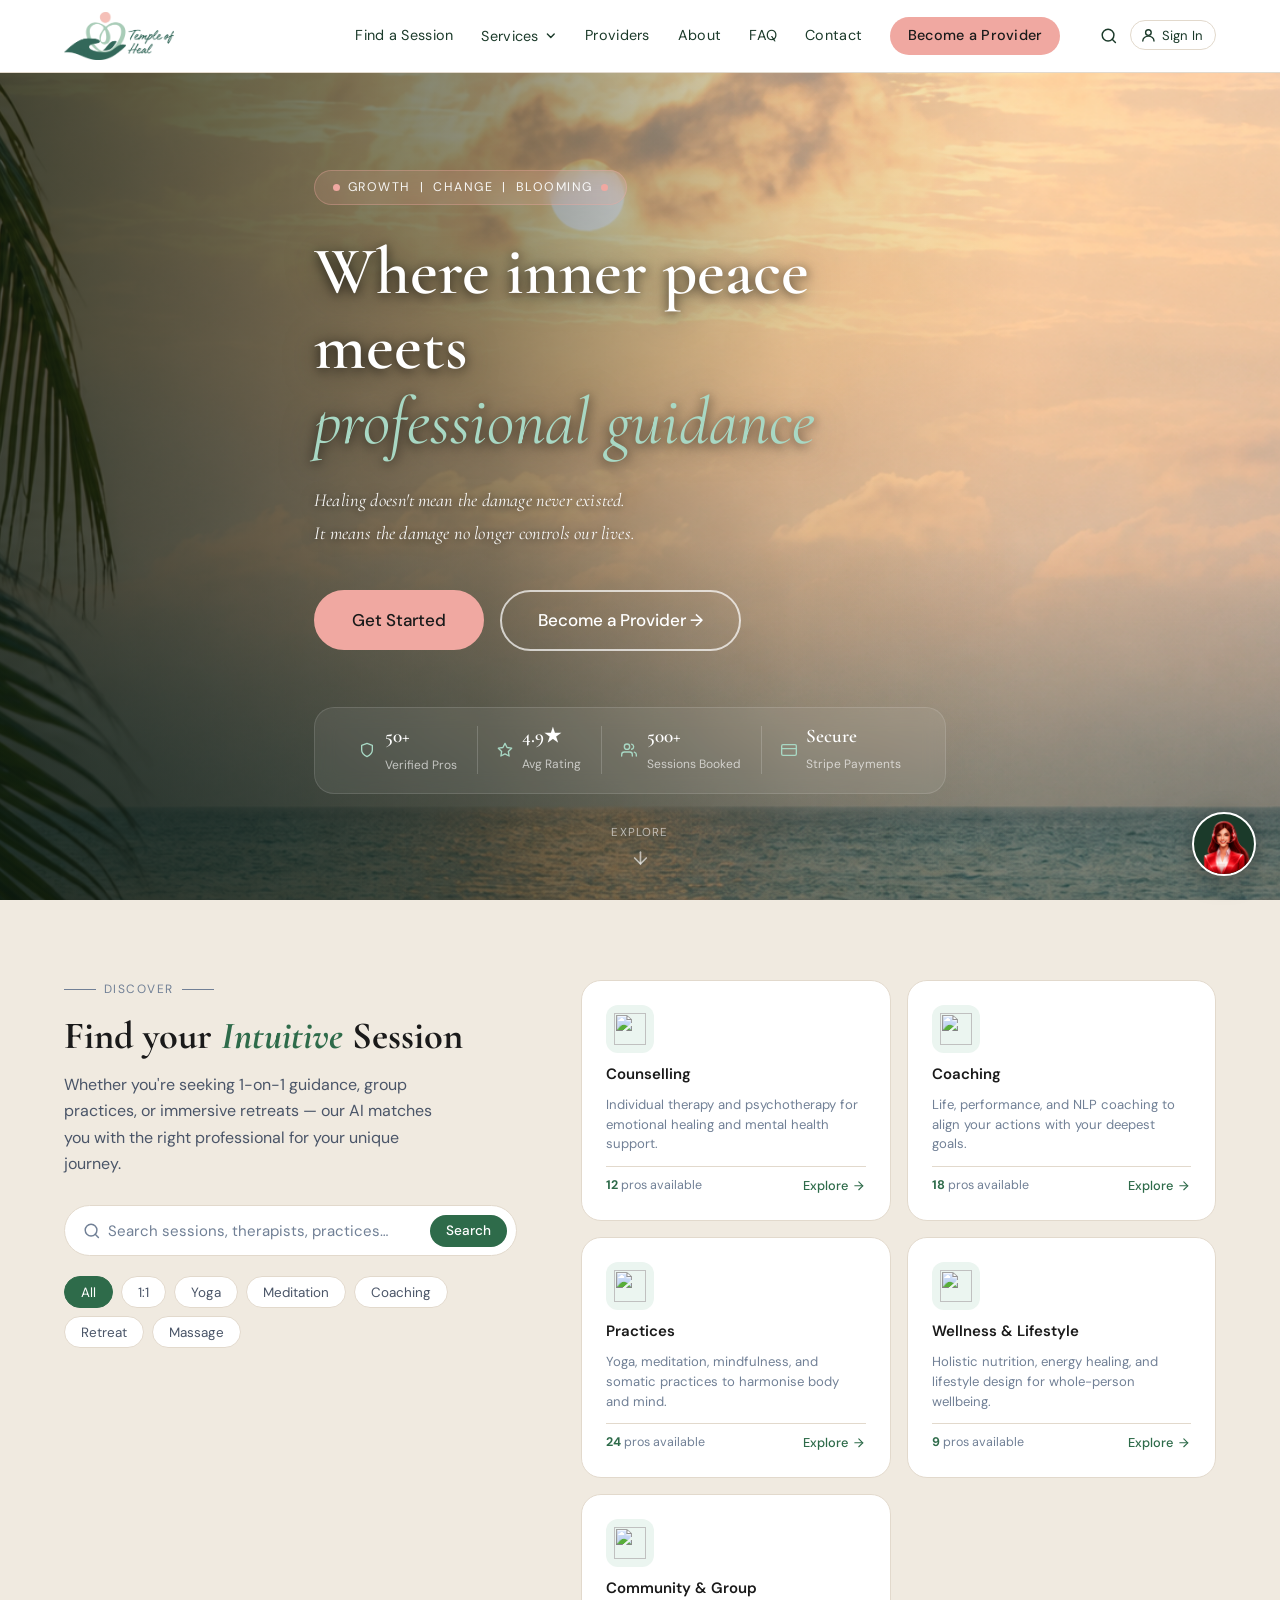
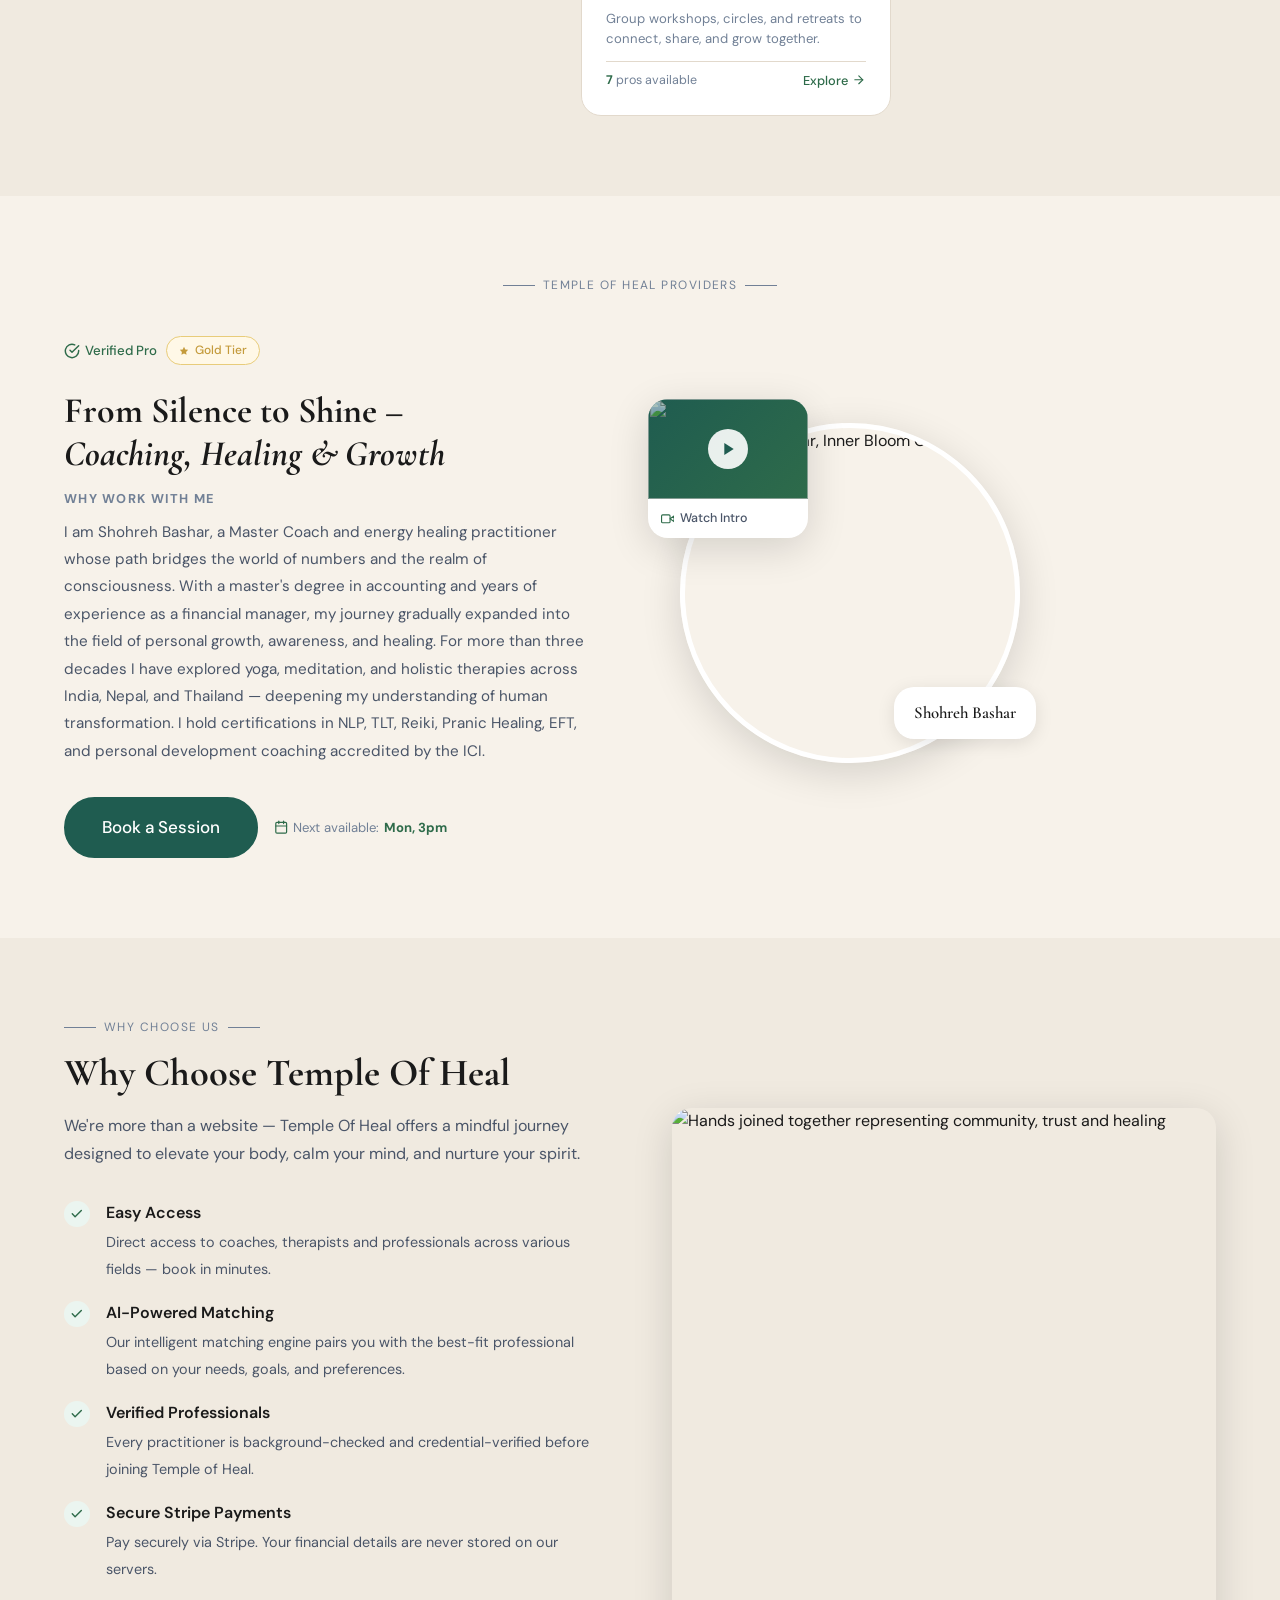
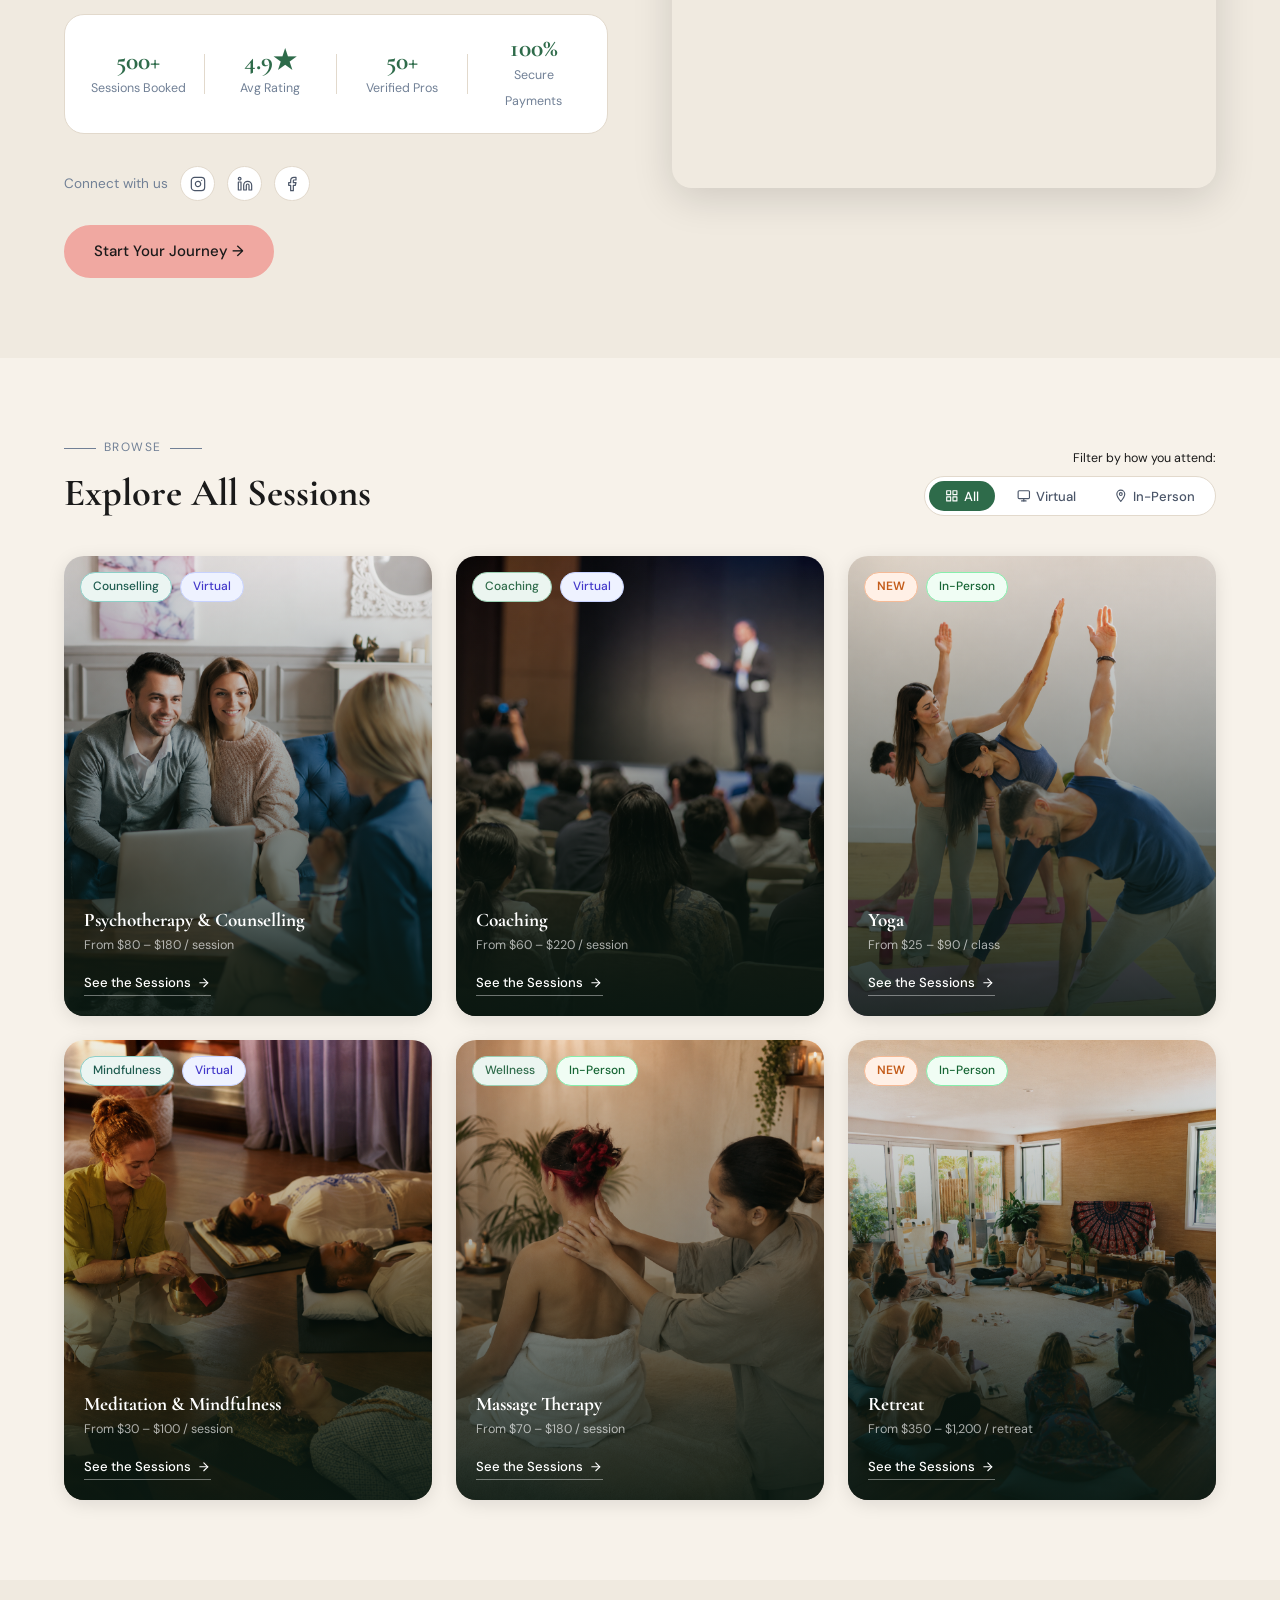
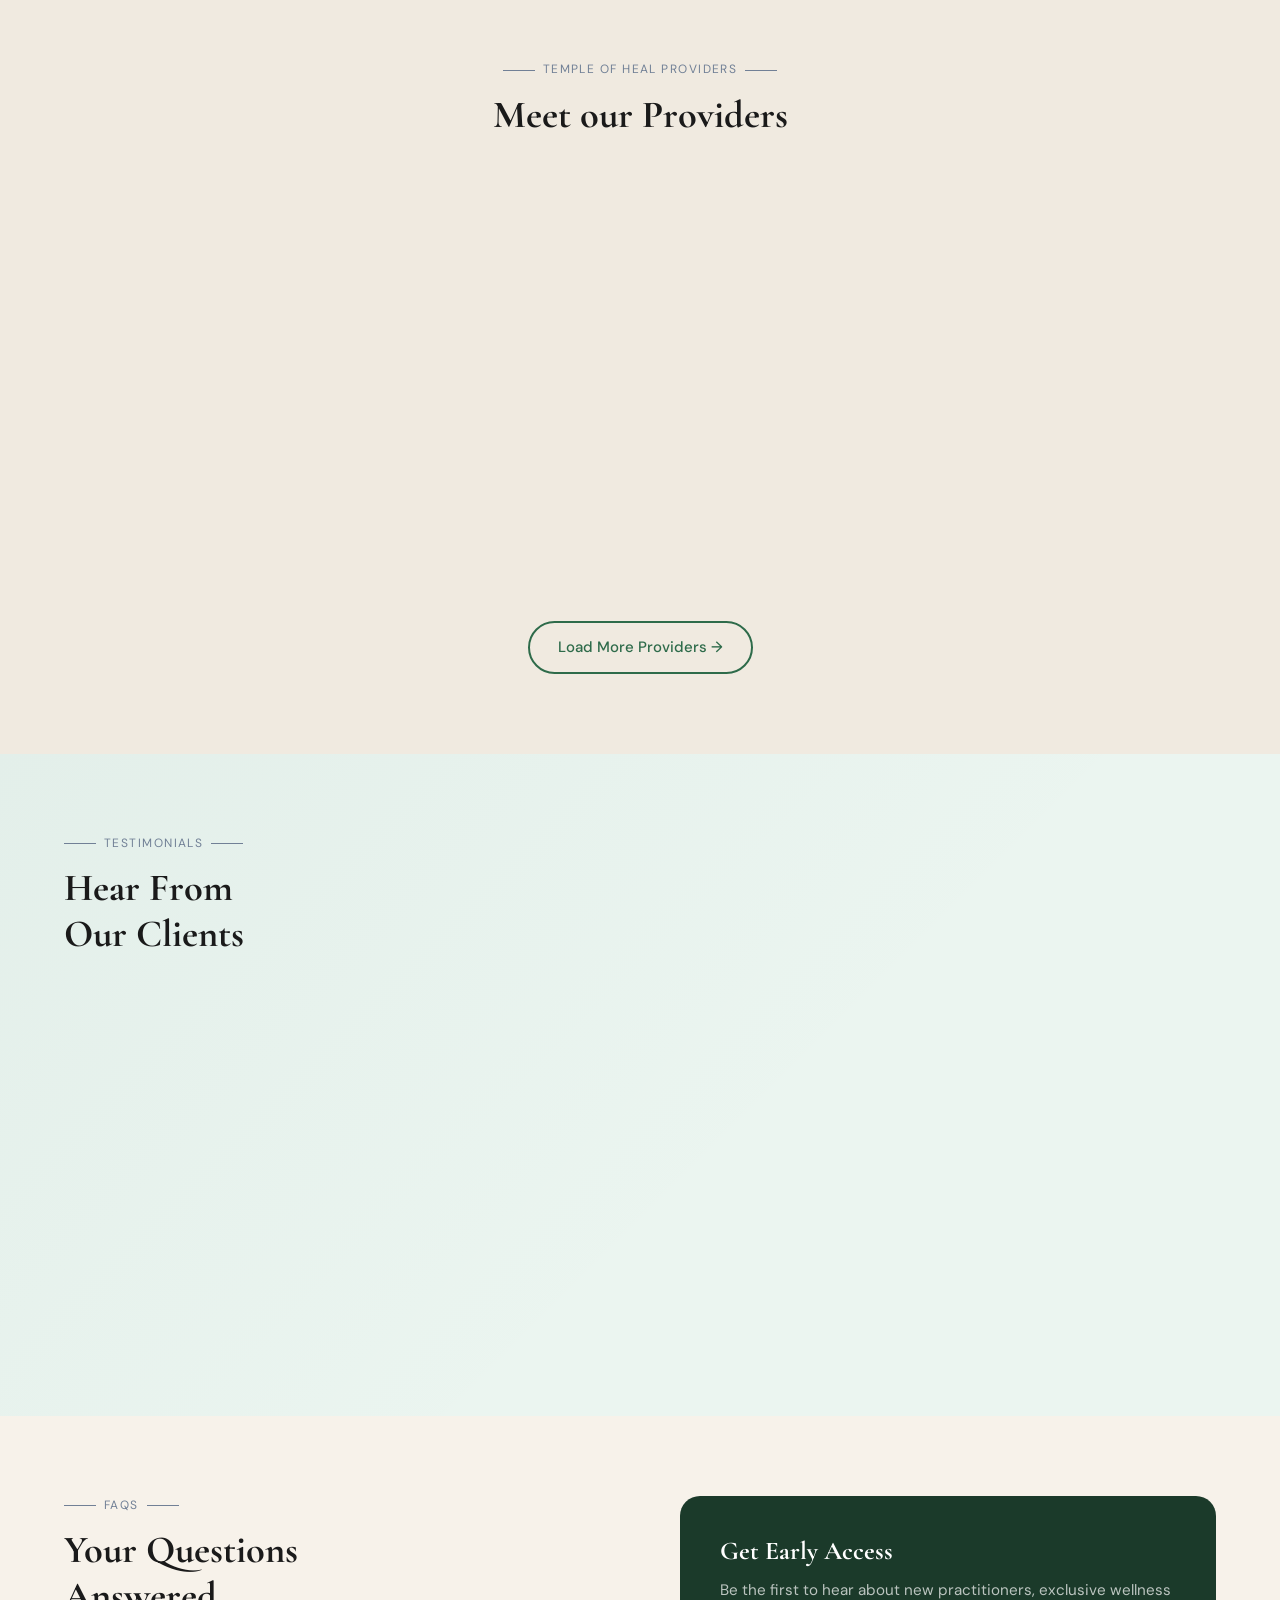
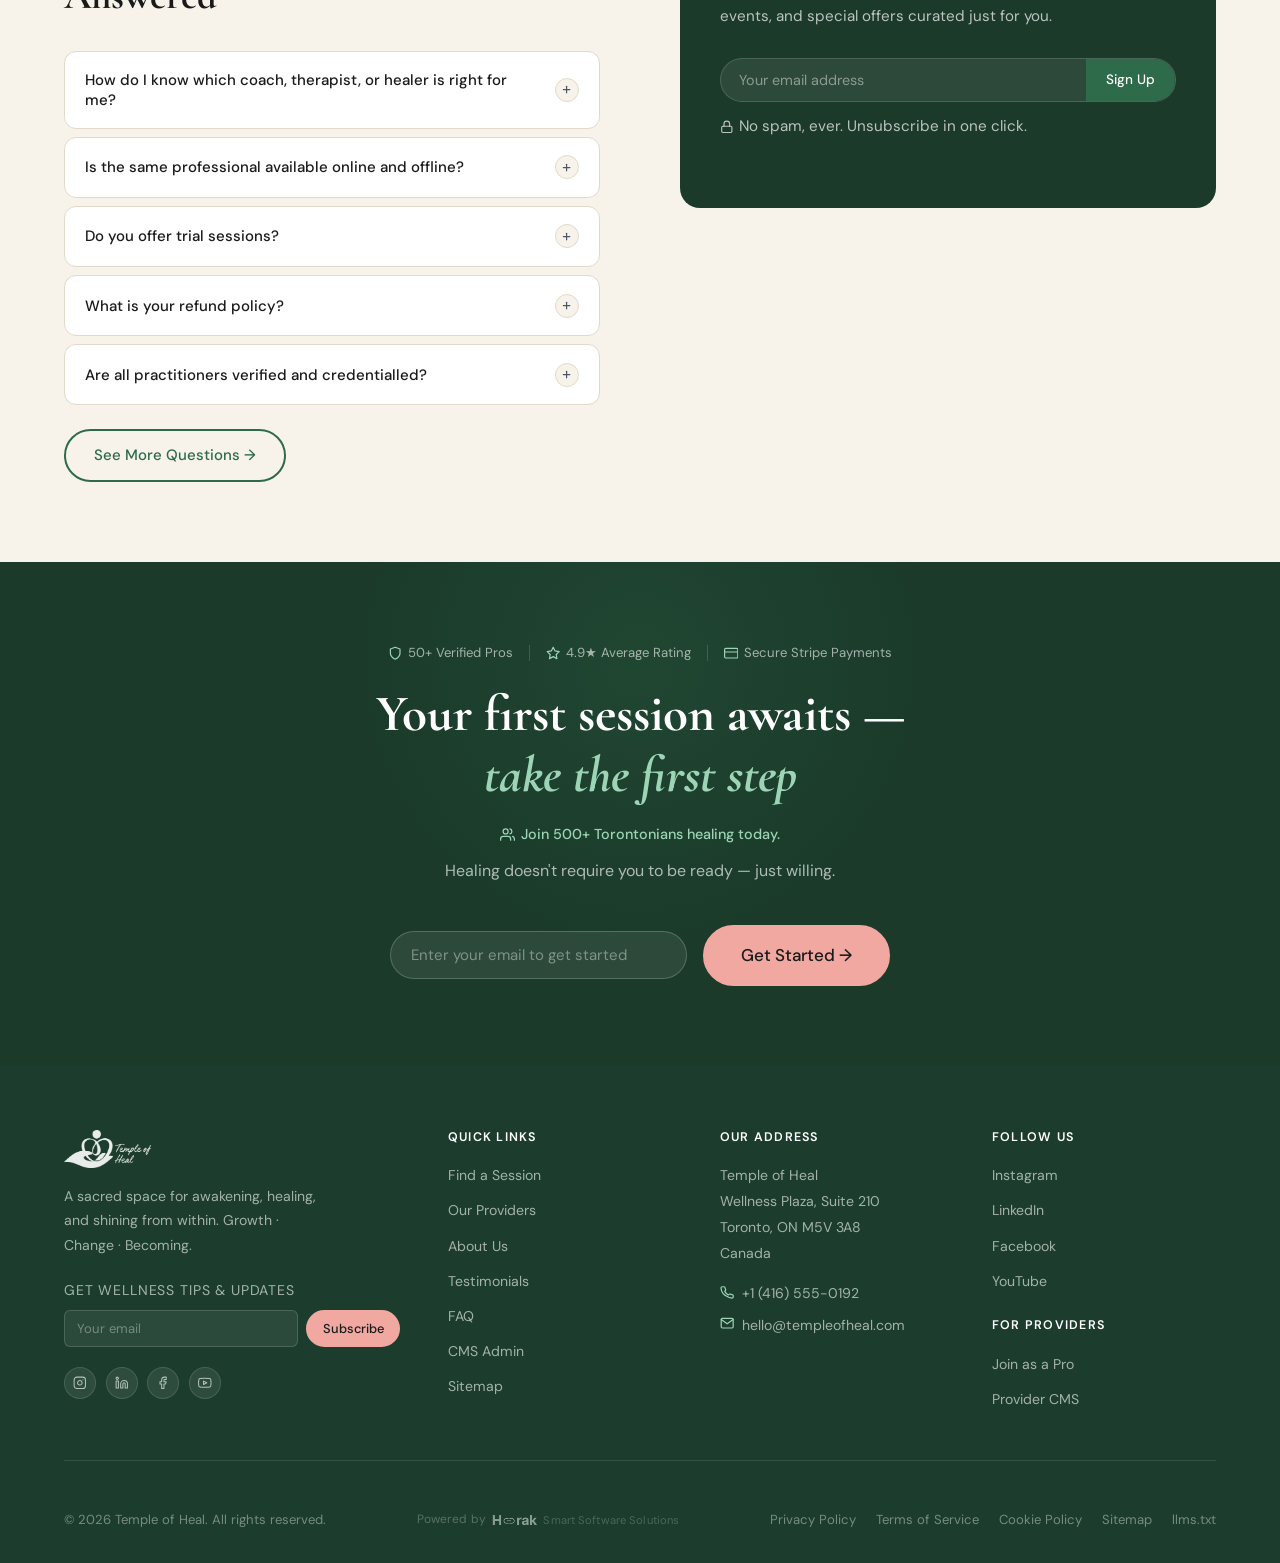
==== index.html @ b26a085e "Update AI agent: Hoorak avatar image, rename from Heal AI to Hoorak Co-Authored-By: Claude Sonnet 4." ====
<!DOCTYPE html>
<html lang="en">
<head>
  <meta charset="UTF-8">
  <meta name="viewport" content="width=device-width, initial-scale=1.0">
  <title>Temple of Heal – Where Inner Peace Meets Professional Guidance</title>
  <meta name="description" content="Connect with 50+ verified wellness coaches, therapists, yoga teachers, and healing practitioners. Book individual or group sessions online or in-person. AI-powered matching. Secure Stripe payments.">
  <meta name="keywords" content="wellness coaching, online therapy, yoga classes, meditation, healing, NLP coaching, massage therapy, wellness retreat, counselling, psychotherapy, inner peace">
  <meta name="robots" content="index, follow, max-snippet:-1, max-image-preview:large, max-video-preview:-1">
  <link rel="canonical" href="https://templeofheal.com/">

  <!-- Open Graph -->
  <meta property="og:type" content="website">
  <meta property="og:url" content="https://templeofheal.com/">
  <meta property="og:title" content="Temple of Heal – Where Inner Peace Meets Professional Guidance">
  <meta property="og:description" content="Find verified wellness professionals for coaching, therapy, yoga, and healing. 500+ sessions booked. 4.9★ average rating.">
  <meta property="og:image" content="https://templeofheal.com/assets/og-image.jpg">
  <meta property="og:site_name" content="Temple of Heal">
  <meta property="og:locale" content="en_US">

  <!-- Twitter Card -->
  <meta name="twitter:card" content="summary_large_image">
  <meta name="twitter:site" content="@templeofheal">
  <meta name="twitter:title" content="Temple of Heal – Professional Wellness Platform">
  <meta name="twitter:description" content="Connect with verified coaches, therapists & healers. AI-powered matching. Secure booking.">
  <meta name="twitter:image" content="https://templeofheal.com/assets/og-image.jpg">

  <!-- PWA -->
  <meta name="theme-color" content="#1B3A2A">
  <meta name="application-name" content="Temple of Heal">
  <link rel="manifest" href="/manifest.json">

  <!-- Fonts -->
  <link rel="preconnect" href="https://fonts.googleapis.com">
  <link rel="preconnect" href="https://fonts.gstatic.com" crossorigin>
  <link href="https://fonts.googleapis.com/css2?family=Cormorant+Garamond:ital,wght@0,400;0,500;0,600;0,700;1,400;1,500;1,600&family=DM+Sans:opsz,wght@9..40,300;9..40,400;9..40,500;9..40,600&display=swap" rel="stylesheet">
  <link rel="stylesheet" href="css/styles.css">

  <!-- Sitemap reference -->
  <link rel="sitemap" type="application/xml" href="/sitemap.xml">

  <!-- Favicon (SVG inline data) -->
  <link rel="icon" href="data:image/svg+xml,<svg xmlns='http://www.w3.org/2000/svg' viewBox='0 0 100 100'><rect width='100' height='100' rx='20' fill='%231B3A2A'/><text y='72' x='50' text-anchor='middle' font-size='60'>🌿</text></svg>">

  <!-- JSON-LD Structured Data -->
  <script type="application/ld+json">
  {
    "@context": "https://schema.org",
    "@graph": [
      {
        "@type": "Organization",
        "@id": "https://templeofheal.com/#organization",
        "name": "Temple of Heal",
        "url": "https://templeofheal.com",
        "description": "Temple of Heal is a wellness marketplace connecting individuals with verified coaches, therapists, yoga practitioners, and healing professionals for personal growth, mental wellness, and physical healing.",
        "logo": { "@type": "ImageObject", "url": "https://templeofheal.com/assets/logo.svg" },
        "contactPoint": { "@type": "ContactPoint", "contactType": "customer service", "email": "hello@templeofheal.com" },
        "sameAs": ["https://instagram.com/templeofheal","https://linkedin.com/company/templeofheal","https://facebook.com/templeofheal"],
        "aggregateRating": { "@type": "AggregateRating", "ratingValue": "4.9", "reviewCount": "500", "bestRating": "5" }
      },
      {
        "@type": "WebSite",
        "@id": "https://templeofheal.com/#website",
        "url": "https://templeofheal.com",
        "name": "Temple of Heal",
        "publisher": { "@id": "https://templeofheal.com/#organization" },
        "potentialAction": { "@type": "SearchAction", "target": "https://templeofheal.com/search?q={search_term_string}", "query-input": "required name=search_term_string" }
      },
      {
        "@type": "HealthAndBeautyBusiness",
        "name": "Temple of Heal",
        "description": "Wellness marketplace for coaching, therapy, yoga, meditation, and healing services",
        "url": "https://templeofheal.com",
        "hasOfferCatalog": {
          "@type": "OfferCatalog",
          "name": "Wellness Services",
          "itemListElement": [
            {"@type":"Offer","itemOffered":{"@type":"Service","name":"Individual Counselling & Psychotherapy"}},
            {"@type":"Offer","itemOffered":{"@type":"Service","name":"Life & Performance Coaching"}},
            {"@type":"Offer","itemOffered":{"@type":"Service","name":"Yoga Classes & Training"}},
            {"@type":"Offer","itemOffered":{"@type":"Service","name":"Meditation & Mindfulness Practices"}},
            {"@type":"Offer","itemOffered":{"@type":"Service","name":"Massage Therapy"}},
            {"@type":"Offer","itemOffered":{"@type":"Service","name":"Wellness Retreats"}},
            {"@type":"Offer","itemOffered":{"@type":"Service","name":"NLP Coaching"}},
            {"@type":"Offer","itemOffered":{"@type":"Service","name":"Energy Healing"}}
          ]
        }
      }
    ]
  }
  </script>
</head>
<body>

<!-- ═══════════════════════════════════════════════
     HEADER / NAV
════════════════════════════════════════════════ -->
<header class="site-header" id="site-header">
  <nav class="nav container" aria-label="Main navigation">
    <a href="#hero" class="nav-logo" aria-label="Temple of Heal – Home">
      <img src="assets/logo.png" alt="Temple of Heal" class="nav-logo-img">
    </a>

    <div class="nav-links" role="list">
      <a href="#find-session" role="listitem">Find a Session</a>
      <div class="nav-mega-wrap" role="listitem">
        <button class="nav-mega-trigger" id="mega-trigger" aria-haspopup="true" aria-expanded="false">
          Services
          <svg class="mega-chevron" viewBox="0 0 24 24" fill="none" stroke="currentColor" stroke-width="2.5" stroke-linecap="round" stroke-linejoin="round" aria-hidden="true"><path d="m6 9 6 6 6-6"/></svg>
        </button>
      </div>
      <a href="#our-experts" role="listitem">Providers</a>
      <a href="#why-us" role="listitem">About</a>
      <a href="#faq" role="listitem">FAQ</a>
      <a href="#contact" role="listitem">Contact</a>
      <a href="become-a-provider.html" class="nav-cta" role="listitem">Become a Provider</a>
    </div>

    <div class="nav-icons" aria-label="Site actions">
      <button class="nav-icon-btn" aria-label="Search">
        <svg viewBox="0 0 24 24" fill="none" stroke="currentColor" stroke-width="2" stroke-linecap="round" stroke-linejoin="round"><circle cx="11" cy="11" r="8"/><path d="m21 21-4.35-4.35"/></svg>
      </button>
      <!-- Account dropdown -->
      <div class="nav-account-wrap" id="nav-account-wrap">
        <button class="nav-account-btn" id="nav-account-btn" aria-haspopup="true" aria-expanded="false" aria-label="Account menu">
          <svg viewBox="0 0 24 24" fill="none" stroke="currentColor" stroke-width="2" stroke-linecap="round" stroke-linejoin="round" aria-hidden="true"><circle cx="12" cy="8" r="4"/><path d="M4 20c0-4 3.6-7 8-7s8 3 8 7"/></svg>
          <span>Sign In</span>
        </button>
        <div class="nav-account-dropdown" id="nav-account-dropdown" aria-hidden="true">
          <div class="nad-header">
            <p class="nad-greeting">Welcome to Temple of Heal</p>
            <p class="nad-sub">Sign in to book sessions &amp; manage your wellness journey.</p>
          </div>
          <a href="account.html" class="nad-btn nad-btn-primary">Sign In</a>
          <a href="account.html?tab=register" class="nad-btn nad-btn-outline">Create Account</a>
          <div class="nad-divider"></div>
          <a href="account.html?tab=register&type=provider" class="nad-link">
            <svg viewBox="0 0 24 24" fill="none" stroke="currentColor" stroke-width="2" stroke-linecap="round" stroke-linejoin="round" aria-hidden="true"><path d="M16 21v-2a4 4 0 0 0-4-4H6a4 4 0 0 0-4 4v2"/><circle cx="9" cy="7" r="4"/><line x1="19" y1="8" x2="19" y2="14"/><line x1="22" y1="11" x2="16" y2="11"/></svg>
            Join as a Provider
          </a>
          <a href="account.html?section=bookings" class="nad-link">
            <svg viewBox="0 0 24 24" fill="none" stroke="currentColor" stroke-width="2" stroke-linecap="round" stroke-linejoin="round" aria-hidden="true"><rect x="3" y="4" width="18" height="18" rx="2" ry="2"/><line x1="16" y1="2" x2="16" y2="6"/><line x1="8" y1="2" x2="8" y2="6"/><line x1="3" y1="10" x2="21" y2="10"/></svg>
            My Bookings
          </a>
        </div>
      </div>
    </div>

    <button class="nav-hamburger" id="nav-hamburger" aria-label="Open menu" aria-expanded="false">
      <span></span><span></span><span></span>
    </button>
  </nav>

  <!-- ── MEGA MENU ── -->
  <div class="mega-menu" id="mega-menu" role="navigation" aria-label="Services navigation" aria-hidden="true">
    <div class="container">
      <div class="mega-inner">

        <!-- Left: categories -->
        <div class="mega-col mega-categories">
          <p class="mega-label">Browse by Category</p>
          <a href="services.html" class="mega-cat" data-cat="counseling">
            <div class="mega-cat-icon" style="--ci:#4F8EF7">
              <svg viewBox="0 0 24 24" fill="none" stroke="currentColor" stroke-width="1.8" stroke-linecap="round" stroke-linejoin="round" aria-hidden="true"><path d="M21 15a2 2 0 0 1-2 2H7l-4 4V5a2 2 0 0 1 2-2h14a2 2 0 0 1 2 2z"/></svg>
            </div>
            <div class="mega-cat-text">
              <strong>Counselling &amp; Coaching</strong>
              <span>1-on-1 therapy, NLP &amp; life coaching</span>
            </div>
            <svg class="mega-cat-arrow" viewBox="0 0 24 24" fill="none" stroke="currentColor" stroke-width="2" stroke-linecap="round" stroke-linejoin="round" aria-hidden="true"><path d="M5 12h14"/><path d="m12 5 7 7-7 7"/></svg>
          </a>
          <a href="services.html" class="mega-cat" data-cat="mind">
            <div class="mega-cat-icon" style="--ci:#3CB880">
              <svg viewBox="0 0 24 24" fill="none" stroke="currentColor" stroke-width="1.8" stroke-linecap="round" stroke-linejoin="round" aria-hidden="true"><path d="M22 12h-4l-3 9L9 3l-3 9H2"/></svg>
            </div>
            <div class="mega-cat-text">
              <strong>Mind &amp; Body Practices</strong>
              <span>Yoga, meditation &amp; mindfulness</span>
            </div>
            <svg class="mega-cat-arrow" viewBox="0 0 24 24" fill="none" stroke="currentColor" stroke-width="2" stroke-linecap="round" stroke-linejoin="round" aria-hidden="true"><path d="M5 12h14"/><path d="m12 5 7 7-7 7"/></svg>
          </a>
          <a href="services.html" class="mega-cat" data-cat="wellness">
            <div class="mega-cat-icon" style="--ci:#E07B3E">
              <svg viewBox="0 0 24 24" fill="none" stroke="currentColor" stroke-width="1.8" stroke-linecap="round" stroke-linejoin="round" aria-hidden="true"><path d="M12 22s-8-4.5-8-11.8A8 8 0 0 1 12 2a8 8 0 0 1 8 8.2c0 7.3-8 11.8-8 11.8z"/></svg>
            </div>
            <div class="mega-cat-text">
              <strong>Wellness &amp; Lifestyle</strong>
              <span>Massage, energy healing &amp; nutrition</span>
            </div>
            <svg class="mega-cat-arrow" viewBox="0 0 24 24" fill="none" stroke="currentColor" stroke-width="2" stroke-linecap="round" stroke-linejoin="round" aria-hidden="true"><path d="M5 12h14"/><path d="m12 5 7 7-7 7"/></svg>
          </a>
          <a href="services.html" class="mega-cat" data-cat="community">
            <div class="mega-cat-icon" style="--ci:#9B6FD0">
              <svg viewBox="0 0 24 24" fill="none" stroke="currentColor" stroke-width="1.8" stroke-linecap="round" stroke-linejoin="round" aria-hidden="true"><path d="M17 21v-2a4 4 0 0 0-4-4H5a4 4 0 0 0-4 4v2"/><circle cx="9" cy="7" r="4"/><path d="M23 21v-2a4 4 0 0 0-3-3.87"/><path d="M16 3.13a4 4 0 0 1 0 7.75"/></svg>
            </div>
            <div class="mega-cat-text">
              <strong>Community &amp; Events</strong>
              <span>Workshops, circles &amp; retreats</span>
            </div>
            <svg class="mega-cat-arrow" viewBox="0 0 24 24" fill="none" stroke="currentColor" stroke-width="2" stroke-linecap="round" stroke-linejoin="round" aria-hidden="true"><path d="M5 12h14"/><path d="m12 5 7 7-7 7"/></svg>
          </a>
        </div>

        <!-- Divider -->
        <div class="mega-divider" aria-hidden="true"></div>

        <!-- Right: featured services -->
        <div class="mega-col mega-featured">
          <p class="mega-label">Popular Right Now</p>
          <a href="services.html" class="mega-service">
            <img src="assets/sessions/session-coaching.png" alt="Life Coaching" class="mega-service-img">
            <div class="mega-service-body">
              <strong>Life Coaching Session</strong>
              <span>Shohreh Bashar</span>
              <span class="mega-service-price mega-price-free">Free intro</span>
            </div>
          </a>
          <a href="services.html" class="mega-service">
            <img src="assets/sessions/session-meditation.png" alt="Sound Healing" class="mega-service-img">
            <div class="mega-service-body">
              <strong>Sound Healing</strong>
              <span>Shohreh Bashar</span>
              <span class="mega-service-price">$80 / session</span>
            </div>
          </a>
          <a href="services.html" class="mega-service">
            <img src="assets/sessions/session-retreat.png" alt="Wellness Retreat" class="mega-service-img">
            <div class="mega-service-body">
              <strong>Wellness Retreat</strong>
              <span>Temple of Times</span>
              <span class="mega-service-price">from $500</span>
            </div>
          </a>
          <a href="services.html" class="mega-view-all">
            View All Services
            <svg viewBox="0 0 24 24" fill="none" stroke="currentColor" stroke-width="2" stroke-linecap="round" stroke-linejoin="round" aria-hidden="true"><path d="M5 12h14"/><path d="m12 5 7 7-7 7"/></svg>
          </a>
        </div>

      </div>
    </div>
  </div>
</header>

<!-- Mobile nav drawer -->
<div class="mobile-nav" id="mobile-nav" aria-hidden="true">
  <div class="mobile-nav-backdrop" id="mobile-backdrop"></div>
  <div class="mobile-nav-drawer" role="dialog" aria-label="Navigation menu">
    <div style="margin-bottom:1.5rem">
      <a href="#hero" aria-label="Temple of Heal – Home">
        <img src="assets/logo.png" alt="Temple of Heal" style="height:36px;width:auto;filter:brightness(0) invert(1);opacity:.9">
      </a>
    </div>
    <nav class="mobile-nav-links">
      <a href="#find-session">Find a Session</a>
      <a href="#our-experts">Providers</a>
      <a href="#why-us">About</a>
      <a href="#faq">FAQ</a>
      <a href="#contact">Contact</a>
    </nav>
    <div class="mobile-nav-ctas">
      <a href="#" class="btn btn-primary">Get Started</a>
      <a href="#become-provider" class="btn btn-outline-white">Become a Provider</a>
    </div>
  </div>
</div>

<main>
<!-- ═══════════════════════════════════════════════
     HERO
════════════════════════════════════════════════ -->
<section class="hero" id="hero" aria-labelledby="hero-heading">
  <!-- Hero background image -->
  <div class="hero-bg" aria-hidden="true">
    <img
      class="hero-video"
      src="assets/bg-toh.png"
      alt="Temple of Heal – serene sunrise wellness landscape"
    >
    <div class="hero-overlay"></div>
  </div>

  <!-- Hero content -->
  <div class="hero-content container">

    <span class="hero-badge hero-anim hero-anim-1" aria-label="Growth, Change, Blooming">
      <span class="hero-badge-dot" aria-hidden="true"></span>
      Growth &nbsp;|&nbsp; Change &nbsp;|&nbsp; Blooming
      <span class="hero-badge-dot" aria-hidden="true"></span>
    </span>

    <h1 id="hero-heading" class="hero-anim hero-anim-2">
      Where inner peace meets<br>
      <em>professional guidance</em>
    </h1>

    <p class="hero-sub hero-anim hero-anim-3">
      Healing doesn't mean the damage never existed.<br>
      It means the damage no longer controls our lives.
    </p>

    <div class="hero-ctas hero-anim hero-anim-4">
      <a href="#find-session" class="btn btn-primary btn-lg">Get Started</a>
      <a href="#become-provider" class="btn btn-outline-white btn-lg">Become a Provider →</a>
    </div>

    <div class="hero-trust hero-anim hero-anim-5" aria-label="Trust indicators">
      <div class="hero-trust-item">
        <svg viewBox="0 0 24 24" fill="none" stroke="currentColor" stroke-width="2" stroke-linecap="round" stroke-linejoin="round" aria-hidden="true"><path d="M12 22s8-4 8-10V5l-8-3-8 3v7c0 6 8 10 8 10z"/></svg>
        <div><span class="trust-num">50+</span><br><span class="trust-label">Verified Pros</span></div>
      </div>
      <div class="hero-trust-item">
        <svg viewBox="0 0 24 24" fill="none" stroke="currentColor" stroke-width="2" stroke-linecap="round" stroke-linejoin="round" aria-hidden="true"><polygon points="12 2 15.09 8.26 22 9.27 17 14.14 18.18 21.02 12 17.77 5.82 21.02 7 14.14 2 9.27 8.91 8.26 12 2"/></svg>
        <div><span class="trust-num">4.9★</span><br><span class="trust-label">Avg Rating</span></div>
      </div>
      <div class="hero-trust-item">
        <svg viewBox="0 0 24 24" fill="none" stroke="currentColor" stroke-width="2" stroke-linecap="round" stroke-linejoin="round" aria-hidden="true"><path d="M17 21v-2a4 4 0 0 0-4-4H5a4 4 0 0 0-4 4v2"/><circle cx="9" cy="7" r="4"/><path d="M23 21v-2a4 4 0 0 0-3-3.87"/><path d="M16 3.13a4 4 0 0 1 0 7.75"/></svg>
        <div><span class="trust-num">500+</span><br><span class="trust-label">Sessions Booked</span></div>
      </div>
      <div class="hero-trust-item">
        <svg viewBox="0 0 24 24" fill="none" stroke="currentColor" stroke-width="2" stroke-linecap="round" stroke-linejoin="round" aria-hidden="true"><rect x="1" y="4" width="22" height="16" rx="2" ry="2"/><line x1="1" y1="10" x2="23" y2="10"/></svg>
        <div><span class="trust-num">Secure</span><br><span class="trust-label">Stripe Payments</span></div>
      </div>
    </div>
  </div>

  <a href="#find-session" class="hero-scroll" aria-label="Scroll to sessions">
    <span>Explore</span>
    <svg viewBox="0 0 24 24" fill="none" stroke="currentColor" stroke-width="2" stroke-linecap="round" stroke-linejoin="round" aria-hidden="true"><path d="M12 5v14"/><path d="m19 12-7 7-7-7"/></svg>
  </a>
</section>

<!-- ═══════════════════════════════════════════════
     FIND YOUR SESSION
════════════════════════════════════════════════ -->
<section class="find-session" id="find-session" aria-labelledby="find-heading">
  <div class="container">
    <div class="find-layout">
      <!-- Left: intro + search -->
      <div class="find-left">
        <span class="section-label">Discover</span>
        <h2 id="find-heading">Find your <em>Intuitive</em> Session</h2>
        <p>
          Whether you're seeking 1-on-1 guidance, group practices, or immersive retreats —
          our AI matches you with the right professional for your unique journey.
        </p>

        <div class="search-box" role="search">
          <svg viewBox="0 0 24 24" fill="none" stroke="currentColor" stroke-width="2" stroke-linecap="round" stroke-linejoin="round" aria-hidden="true"><circle cx="11" cy="11" r="8"/><path d="m21 21-4.35-4.35"/></svg>
          <input
            type="search"
            id="session-search"
            placeholder="Search sessions, therapists, practices…"
            aria-label="Search sessions"
            autocomplete="off"
          >
          <button type="button" aria-label="Search">Search</button>
        </div>

        <div class="filter-pills" role="group" aria-label="Session type filters" id="session-filters">
          <button class="filter-pill active" data-filter="all">All</button>
          <button class="filter-pill" data-filter="1on1">1:1</button>
          <button class="filter-pill" data-filter="yoga">Yoga</button>
          <button class="filter-pill" data-filter="meditation">Meditation</button>
          <button class="filter-pill" data-filter="coaching">Coaching</button>
          <button class="filter-pill" data-filter="retreat">Retreat</button>
          <button class="filter-pill" data-filter="massage">Massage</button>
        </div>
      </div>

      <!-- Right: category cards -->
      <div class="find-right">
        <div class="category-grid" id="category-grid">

          <a href="#explore-sessions" class="category-card fade-in" data-category="counselling">
            <div class="cat-icon" aria-hidden="true">
              <img src="https://templeofheal.com/wp-content/uploads/2025/08/Add-a-subheading-21-150x150.png" alt="" style="width:2rem;height:2rem;object-fit:contain">
            </div>
            <h3>Counselling</h3>
            <p>Individual therapy and psychotherapy for emotional healing and mental health support.</p>
            <div class="cat-footer">
              <span class="cat-count"><strong>12</strong> pros available</span>
              <span class="cat-explore">Explore <svg viewBox="0 0 24 24" fill="none" stroke="currentColor" stroke-width="2" stroke-linecap="round" stroke-linejoin="round" aria-hidden="true"><path d="M5 12h14"/><path d="m12 5 7 7-7 7"/></svg></span>
            </div>
          </a>

          <a href="#explore-sessions" class="category-card fade-in fade-in-delay-1" data-category="coaching">
            <div class="cat-icon" aria-hidden="true">
              <img src="https://templeofheal.com/wp-content/uploads/2025/08/Add-a-subheading-21-150x150.png" alt="" style="width:2rem;height:2rem;object-fit:contain">
            </div>
            <h3>Coaching</h3>
            <p>Life, performance, and NLP coaching to align your actions with your deepest goals.</p>
            <div class="cat-footer">
              <span class="cat-count"><strong>18</strong> pros available</span>
              <span class="cat-explore">Explore <svg viewBox="0 0 24 24" fill="none" stroke="currentColor" stroke-width="2" stroke-linecap="round" stroke-linejoin="round" aria-hidden="true"><path d="M5 12h14"/><path d="m12 5 7 7-7 7"/></svg></span>
            </div>
          </a>

          <a href="#explore-sessions" class="category-card fade-in fade-in-delay-2" data-category="practices">
            <div class="cat-icon" aria-hidden="true">
              <img src="https://templeofheal.com/wp-content/uploads/2025/08/Add-a-subheading-20-150x150.png" alt="" style="width:2rem;height:2rem;object-fit:contain">
            </div>
            <h3>Practices</h3>
            <p>Yoga, meditation, mindfulness, and somatic practices to harmonise body and mind.</p>
            <div class="cat-footer">
              <span class="cat-count"><strong>24</strong> pros available</span>
              <span class="cat-explore">Explore <svg viewBox="0 0 24 24" fill="none" stroke="currentColor" stroke-width="2" stroke-linecap="round" stroke-linejoin="round" aria-hidden="true"><path d="M5 12h14"/><path d="m12 5 7 7-7 7"/></svg></span>
            </div>
          </a>

          <a href="#explore-sessions" class="category-card fade-in" data-category="wellness">
            <div class="cat-icon" aria-hidden="true">
              <img src="https://templeofheal.com/wp-content/uploads/2025/08/Add-a-subheading-22-150x150.png" alt="" style="width:2rem;height:2rem;object-fit:contain">
            </div>
            <h3>Wellness &amp; Lifestyle</h3>
            <p>Holistic nutrition, energy healing, and lifestyle design for whole-person wellbeing.</p>
            <div class="cat-footer">
              <span class="cat-count"><strong>9</strong> pros available</span>
              <span class="cat-explore">Explore <svg viewBox="0 0 24 24" fill="none" stroke="currentColor" stroke-width="2" stroke-linecap="round" stroke-linejoin="round" aria-hidden="true"><path d="M5 12h14"/><path d="m12 5 7 7-7 7"/></svg></span>
            </div>
          </a>

          <a href="#explore-sessions" class="category-card fade-in fade-in-delay-1" data-category="community">
            <div class="cat-icon" aria-hidden="true">
              <img src="https://templeofheal.com/wp-content/uploads/2025/09/Add-a-subheading-39-150x150.png" alt="" style="width:2rem;height:2rem;object-fit:contain">
            </div>
            <h3>Community &amp; Group</h3>
            <p>Group workshops, circles, and retreats to connect, share, and grow together.</p>
            <div class="cat-footer">
              <span class="cat-count"><strong>7</strong> pros available</span>
              <span class="cat-explore">Explore <svg viewBox="0 0 24 24" fill="none" stroke="currentColor" stroke-width="2" stroke-linecap="round" stroke-linejoin="round" aria-hidden="true"><path d="M5 12h14"/><path d="m12 5 7 7-7 7"/></svg></span>
            </div>
          </a>

        </div>
      </div>
    </div>
  </div>
</section>

<!-- ═══════════════════════════════════════════════
     PRO SPOTLIGHT
════════════════════════════════════════════════ -->
<section class="pro-spotlight" id="pro-spotlight" aria-labelledby="spotlight-heading">
  <div class="container">
    <span class="section-label" style="text-align:center;display:block;margin-bottom:2.5rem">Temple of Heal Providers</span>

    <div class="spotlight-layout">
      <!-- Left content -->
      <div class="spotlight-left">
        <div class="spotlight-meta">
          <span class="verified-badge" title="Verified professional">
            <svg viewBox="0 0 24 24" fill="none" stroke="currentColor" stroke-width="2.2" stroke-linecap="round" stroke-linejoin="round" aria-hidden="true"><path d="M22 11.08V12a10 10 0 1 1-5.93-9.14"/><polyline points="22 4 12 14.01 9 11.01"/></svg>
            Verified Pro
          </span>
          <span class="badge badge-gold">
            <svg viewBox="0 0 24 24" fill="currentColor" aria-hidden="true" width="10" height="10"><polygon points="12 2 15.09 8.26 22 9.27 17 14.14 18.18 21.02 12 17.77 5.82 21.02 7 14.14 2 9.27 8.91 8.26 12 2"/></svg>
            Gold Tier
          </span>
        </div>

        <h2 id="spotlight-heading">
          From Silence to Shine –<br>
          <em>Coaching, Healing &amp; Growth</em>
        </h2>

        <div class="why-work">
          <h4>Why work with me</h4>
          <p>
            I am Shohreh Bashar, a Master Coach and energy healing practitioner whose path bridges
            the world of numbers and the realm of consciousness. With a master's degree in accounting
            and years of experience as a financial manager, my journey gradually expanded into the
            field of personal growth, awareness, and healing. For more than three decades I have
            explored yoga, meditation, and holistic therapies across India, Nepal, and Thailand —
            deepening my understanding of human transformation. I hold certifications in NLP, TLT,
            Reiki, Pranic Healing, EFT, and personal development coaching accredited by the ICI.
          </p>
        </div>

        <div class="book-cta">
          <a href="#" class="btn btn-teal btn-lg">
            Book a Session
          </a>
          <div class="next-slot">
            <svg viewBox="0 0 24 24" fill="none" stroke="currentColor" stroke-width="2" stroke-linecap="round" stroke-linejoin="round" aria-hidden="true"><rect x="3" y="4" width="18" height="18" rx="2" ry="2"/><line x1="16" y1="2" x2="16" y2="6"/><line x1="8" y1="2" x2="8" y2="6"/><line x1="3" y1="10" x2="21" y2="10"/></svg>
            Next available: <strong>Mon, 3pm</strong>
          </div>
        </div>
      </div>

      <!-- Right: photo + video card -->
      <div class="spotlight-right">
        <div class="expert-img-wrap">
          <!-- Video intro card (top left) -->
          <div class="video-card" role="button" tabindex="0" aria-label="Watch Shohreh's intro video">
            <div class="video-thumb">
              <img src="https://templeofheal.com/wp-content/uploads/2025/10/WhatsApp-Image-2025-10-01-at-14.09.36_13721a8e-300x300.jpg" alt="" loading="lazy" aria-hidden="true">
              <div class="play-btn" aria-hidden="true">
                <svg viewBox="0 0 24 24" fill="currentColor" aria-hidden="true"><polygon points="5 3 19 12 5 21 5 3"/></svg>
              </div>
            </div>
            <div class="video-label">
              <svg viewBox="0 0 24 24" fill="none" stroke="currentColor" stroke-width="2" stroke-linecap="round" stroke-linejoin="round" aria-hidden="true"><polygon points="23 7 16 12 23 17 23 7"/><rect x="1" y="5" width="15" height="14" rx="2" ry="2"/></svg>
              Watch Intro
            </div>
          </div>

          <!-- Expert circle photo -->
          <div class="expert-img-circle">
            <img
              src="https://templeofheal.com/wp-content/uploads/2025/10/WhatsApp-Image-2025-10-01-at-14.09.36_13721a8e-300x300.jpg"
              alt="Shohreh Bashar, Inner Bloom Coach"
              loading="lazy"
            >
          </div>

          <!-- Name tag -->
          <div class="expert-name-tag" aria-hidden="true">Shohreh Bashar</div>
        </div>
      </div>
    </div>
  </div>
</section>

<!-- ═══════════════════════════════════════════════
     WHY CHOOSE US
════════════════════════════════════════════════ -->
<section class="why-choose" id="why-us" aria-labelledby="why-heading">
  <div class="container">
    <div class="why-layout">
      <!-- Left content -->
      <div class="why-content">
        <span class="section-label">Why Choose Us</span>
        <h2 id="why-heading">Why Choose Temple&nbsp;Of&nbsp;Heal</h2>
        <p class="lead">
          We're more than a website — Temple Of Heal offers a mindful journey designed to elevate
          your body, calm your mind, and nurture your spirit.
        </p>

        <ul class="why-list" aria-label="Key benefits">
          <li class="why-item fade-in">
            <span class="why-check" aria-hidden="true">
              <svg viewBox="0 0 24 24" fill="none" stroke="currentColor" stroke-width="2.5" stroke-linecap="round" stroke-linejoin="round"><polyline points="20 6 9 17 4 12"/></svg>
            </span>
            <div class="why-item-text">
              <strong>Easy Access</strong>
              <span>Direct access to coaches, therapists and professionals across various fields — book in minutes.</span>
            </div>
          </li>
          <li class="why-item fade-in fade-in-delay-1">
            <span class="why-check" aria-hidden="true">
              <svg viewBox="0 0 24 24" fill="none" stroke="currentColor" stroke-width="2.5" stroke-linecap="round" stroke-linejoin="round"><polyline points="20 6 9 17 4 12"/></svg>
            </span>
            <div class="why-item-text">
              <strong>AI-Powered Matching</strong>
              <span>Our intelligent matching engine pairs you with the best-fit professional based on your needs, goals, and preferences.</span>
            </div>
          </li>
          <li class="why-item fade-in fade-in-delay-2">
            <span class="why-check" aria-hidden="true">
              <svg viewBox="0 0 24 24" fill="none" stroke="currentColor" stroke-width="2.5" stroke-linecap="round" stroke-linejoin="round"><polyline points="20 6 9 17 4 12"/></svg>
            </span>
            <div class="why-item-text">
              <strong>Verified Professionals</strong>
              <span>Every practitioner is background-checked and credential-verified before joining Temple of Heal.</span>
            </div>
          </li>
          <li class="why-item fade-in">
            <span class="why-check" aria-hidden="true">
              <svg viewBox="0 0 24 24" fill="none" stroke="currentColor" stroke-width="2.5" stroke-linecap="round" stroke-linejoin="round"><polyline points="20 6 9 17 4 12"/></svg>
            </span>
            <div class="why-item-text">
              <strong>Secure Stripe Payments</strong>
              <span>Pay securely via Stripe. Your financial details are never stored on our servers.</span>
            </div>
          </li>
        </ul>

        <!-- Social proof counters -->
        <div class="social-proof-row" aria-label="Social proof statistics">
          <div class="proof-stat">
            <span class="num" id="count-sessions">500+</span>
            <span class="lbl">Sessions Booked</span>
          </div>
          <div class="proof-divider" aria-hidden="true"></div>
          <div class="proof-stat">
            <span class="num" id="count-rating">4.9★</span>
            <span class="lbl">Avg Rating</span>
          </div>
          <div class="proof-divider" aria-hidden="true"></div>
          <div class="proof-stat">
            <span class="num" id="count-pros">50+</span>
            <span class="lbl">Verified Pros</span>
          </div>
          <div class="proof-divider" aria-hidden="true"></div>
          <div class="proof-stat">
            <span class="num">100%</span>
            <span class="lbl">Secure Payments</span>
          </div>
        </div>

        <!-- Social links -->
        <div class="social-links" aria-label="Connect with us">
          <span>Connect with us</span>
          <a href="https://instagram.com/templeofheal" class="social-icon" aria-label="Instagram" target="_blank" rel="noopener noreferrer">
            <svg viewBox="0 0 24 24" fill="none" stroke="currentColor" stroke-width="1.8" stroke-linecap="round" stroke-linejoin="round" aria-hidden="true"><rect x="2" y="2" width="20" height="20" rx="5" ry="5"/><path d="M16 11.37A4 4 0 1 1 12.63 8 4 4 0 0 1 16 11.37z"/><line x1="17.5" y1="6.5" x2="17.51" y2="6.5"/></svg>
          </a>
          <a href="https://linkedin.com/company/templeofheal" class="social-icon" aria-label="LinkedIn" target="_blank" rel="noopener noreferrer">
            <svg viewBox="0 0 24 24" fill="none" stroke="currentColor" stroke-width="1.8" stroke-linecap="round" stroke-linejoin="round" aria-hidden="true"><path d="M16 8a6 6 0 0 1 6 6v7h-4v-7a2 2 0 0 0-2-2 2 2 0 0 0-2 2v7h-4v-7a6 6 0 0 1 6-6z"/><rect x="2" y="9" width="4" height="12"/><circle cx="4" cy="4" r="2"/></svg>
          </a>
          <a href="https://facebook.com/templeofheal" class="social-icon" aria-label="Facebook" target="_blank" rel="noopener noreferrer">
            <svg viewBox="0 0 24 24" fill="none" stroke="currentColor" stroke-width="1.8" stroke-linecap="round" stroke-linejoin="round" aria-hidden="true"><path d="M18 2h-3a5 5 0 0 0-5 5v3H7v4h3v8h4v-8h3l1-4h-4V7a1 1 0 0 1 1-1h3z"/></svg>
          </a>
        </div>

        <a href="#find-session" class="btn btn-primary">Start Your Journey →</a>
      </div>

      <!-- Right: image -->
      <div class="why-img fade-in">
        <img
          src="https://templeofheal.com/wp-content/uploads/2025/09/hands-663x1024.png"
          alt="Hands joined together representing community, trust and healing"
          loading="lazy"
        >
      </div>
    </div>
  </div>
</section>

<!-- ═══════════════════════════════════════════════
     EXPLORE ALL SESSIONS (Grid)
════════════════════════════════════════════════ -->
<section class="explore-sessions" id="explore-sessions" aria-labelledby="explore-heading">
  <div class="container">
    <div class="explore-header">
      <div>
        <span class="section-label">Browse</span>
        <h2 id="explore-heading">Explore All Sessions</h2>
      </div>
      <div class="session-filter-wrap">
        <p class="filter-label">Filter by how you attend:</p>
        <div class="session-filter-tabs" role="group" aria-label="Session format filter" id="format-tabs">
          <button class="tab-btn active" data-tab="all">
            <svg viewBox="0 0 24 24" fill="none" stroke="currentColor" stroke-width="2" stroke-linecap="round" stroke-linejoin="round" aria-hidden="true"><rect x="3" y="3" width="7" height="7"/><rect x="14" y="3" width="7" height="7"/><rect x="3" y="14" width="7" height="7"/><rect x="14" y="14" width="7" height="7"/></svg>
            All
          </button>
          <button class="tab-btn" data-tab="virtual">
            <svg viewBox="0 0 24 24" fill="none" stroke="currentColor" stroke-width="2" stroke-linecap="round" stroke-linejoin="round" aria-hidden="true"><rect x="2" y="3" width="20" height="14" rx="2"/><line x1="8" y1="21" x2="16" y2="21"/><line x1="12" y1="17" x2="12" y2="21"/></svg>
            Virtual
          </button>
          <button class="tab-btn" data-tab="in-person">
            <svg viewBox="0 0 24 24" fill="none" stroke="currentColor" stroke-width="2" stroke-linecap="round" stroke-linejoin="round" aria-hidden="true"><path d="M12 2a7 7 0 0 1 7 7c0 5-7 13-7 13S5 14 5 9a7 7 0 0 1 7-7z"/><circle cx="12" cy="9" r="2.5"/></svg>
            In-Person
          </button>
        </div>
      </div>
    </div>

    <div class="sessions-grid" id="sessions-grid">

      <!-- Card 1: Psychotherapy -->
      <article class="session-card fade-in" data-format="all virtual" data-type="counselling">
        <img class="session-card-img" src="assets/sessions/session-therapy.png" alt="Psychotherapy and counselling session" loading="lazy">
        <div class="session-card-overlay" aria-hidden="true"></div>
        <div class="session-card-top">
          <span class="badge badge-teal">Counselling</span>
          <span class="badge badge-virtual">Virtual</span>
        </div>
        <div class="session-card-bottom">
          <h3>Psychotherapy &amp; Counselling</h3>
          <p class="session-desc">One-on-one sessions with licensed therapists to support your emotional and mental wellbeing.</p>
          <p class="session-price">From $80 – $180 / session</p>
          <a href="#" class="session-cta">
            See the Sessions
            <svg viewBox="0 0 24 24" fill="none" stroke="currentColor" stroke-width="2" stroke-linecap="round" stroke-linejoin="round" aria-hidden="true"><path d="M5 12h14"/><path d="m12 5 7 7-7 7"/></svg>
          </a>
        </div>
      </article>

      <!-- Card 2: Coaching -->
      <article class="session-card fade-in fade-in-delay-1" data-format="all virtual in-person" data-type="coaching">
        <img class="session-card-img" src="assets/sessions/session-coaching.png" alt="Life coaching session" loading="lazy">
        <div class="session-card-overlay" aria-hidden="true"></div>
        <div class="session-card-top">
          <span class="badge badge-green">Coaching</span>
          <span class="badge badge-virtual">Virtual</span>
        </div>
        <div class="session-card-bottom">
          <h3>Coaching</h3>
          <p class="session-desc">Life, NLP & performance coaching to break through limits and create meaningful change.</p>
          <p class="session-price">From $60 – $220 / session</p>
          <a href="#" class="session-cta">
            See the Sessions
            <svg viewBox="0 0 24 24" fill="none" stroke="currentColor" stroke-width="2" stroke-linecap="round" stroke-linejoin="round" aria-hidden="true"><path d="M5 12h14"/><path d="m12 5 7 7-7 7"/></svg>
          </a>
        </div>
      </article>

      <!-- Card 3: Yoga -->
      <article class="session-card fade-in fade-in-delay-2" data-format="all in-person" data-type="practices">
        <img class="session-card-img" src="assets/sessions/session-yoga.png" alt="Yoga class and practice" loading="lazy">
        <div class="session-card-overlay" aria-hidden="true"></div>
        <div class="session-card-top">
          <span class="badge badge-new">NEW</span>
          <span class="badge badge-person">In-Person</span>
        </div>
        <div class="session-card-bottom">
          <h3>Yoga</h3>
          <p class="session-desc">Studio classes for all levels — from restorative yin to dynamic vinyasa flows.</p>
          <p class="session-price">From $25 – $90 / class</p>
          <a href="#" class="session-cta">
            See the Sessions
            <svg viewBox="0 0 24 24" fill="none" stroke="currentColor" stroke-width="2" stroke-linecap="round" stroke-linejoin="round" aria-hidden="true"><path d="M5 12h14"/><path d="m12 5 7 7-7 7"/></svg>
          </a>
        </div>
      </article>

      <!-- Card 4: Meditation -->
      <article class="session-card fade-in" data-format="all virtual in-person" data-type="practices">
        <img class="session-card-img" src="assets/sessions/session-meditation.png" alt="Meditation and mindfulness session" loading="lazy">
        <div class="session-card-overlay" aria-hidden="true"></div>
        <div class="session-card-top">
          <span class="badge badge-teal">Mindfulness</span>
          <span class="badge badge-virtual">Virtual</span>
        </div>
        <div class="session-card-bottom">
          <h3>Meditation &amp; Mindfulness</h3>
          <p class="session-desc">Guided practices to quiet the mind, reduce stress, and build lasting inner awareness.</p>
          <p class="session-price">From $30 – $100 / session</p>
          <a href="#" class="session-cta">
            See the Sessions
            <svg viewBox="0 0 24 24" fill="none" stroke="currentColor" stroke-width="2" stroke-linecap="round" stroke-linejoin="round" aria-hidden="true"><path d="M5 12h14"/><path d="m12 5 7 7-7 7"/></svg>
          </a>
        </div>
      </article>

      <!-- Card 5: Massage -->
      <article class="session-card fade-in fade-in-delay-1" data-format="all in-person" data-type="wellness">
        <img class="session-card-img" src="assets/sessions/session-massage.png" alt="Massage therapy session" loading="lazy">
        <div class="session-card-overlay" aria-hidden="true"></div>
        <div class="session-card-top">
          <span class="badge badge-green">Wellness</span>
          <span class="badge badge-person">In-Person</span>
        </div>
        <div class="session-card-bottom">
          <h3>Massage Therapy</h3>
          <p class="session-desc">Therapeutic bodywork to release tension, restore balance, and renew your energy.</p>
          <p class="session-price">From $70 – $180 / session</p>
          <a href="#" class="session-cta">
            See the Sessions
            <svg viewBox="0 0 24 24" fill="none" stroke="currentColor" stroke-width="2" stroke-linecap="round" stroke-linejoin="round" aria-hidden="true"><path d="M5 12h14"/><path d="m12 5 7 7-7 7"/></svg>
          </a>
        </div>
      </article>

      <!-- Card 6: Retreat -->
      <article class="session-card fade-in fade-in-delay-2" data-format="all in-person" data-type="community">
        <img class="session-card-img" src="assets/sessions/session-retreat.png" alt="Temple of Heal wellness retreat" loading="lazy">
        <div class="session-card-overlay" aria-hidden="true"></div>
        <div class="session-card-top">
          <span class="badge badge-new">NEW</span>
          <span class="badge badge-person">In-Person</span>
        </div>
        <div class="session-card-bottom">
          <h3>Retreat</h3>
          <p class="session-desc">Immersive multi-day healing retreats blending multiple modalities in a sacred group space.</p>
          <p class="session-price">From $350 – $1,200 / retreat</p>
          <a href="#" class="session-cta">
            See the Sessions
            <svg viewBox="0 0 24 24" fill="none" stroke="currentColor" stroke-width="2" stroke-linecap="round" stroke-linejoin="round" aria-hidden="true"><path d="M5 12h14"/><path d="m12 5 7 7-7 7"/></svg>
          </a>
        </div>
      </article>

    </div>

  </div>
</section>

<!-- hidden-card style -->
<style>.hidden-card { display: none; }</style>

<!-- ═══════════════════════════════════════════════
     OUR EXPERTS
════════════════════════════════════════════════ -->
<section class="our-experts" id="our-experts" aria-labelledby="experts-heading">
  <div class="container">
    <div class="experts-header">
      <span class="section-label">Temple of Heal Providers</span>
      <h2 id="experts-heading">Meet our Providers</h2>
    </div>

    <div class="experts-grid" id="experts-grid">

      <!-- Expert 1 -->
      <article class="expert-card fade-in">
        <div class="expert-photo">
          <img src="https://templeofheal.com/wp-content/uploads/2025/10/IMG_3918-2-300x300.jpg" alt="Sina Dejnabadi" loading="lazy">
        </div>
        <h3>Sina Dejnabadi</h3>
        <p class="expert-specialty">Performance &amp; Business Coach</p>
        <div class="expert-rating">
          <span class="stars" aria-label="4.8 stars">★★★★★</span>
          <span>4.8 <span style="color:var(--text-lt)">(38 reviews)</span></span>
        </div>
        <div class="expert-tier">
          <span class="badge badge-silver">Silver Tier</span>
        </div>
        <div class="expert-socials" aria-label="Social profiles">
          <a href="#" aria-label="LinkedIn" target="_blank" rel="noopener noreferrer">
            <svg viewBox="0 0 24 24" fill="none" stroke="currentColor" stroke-width="1.8" stroke-linecap="round" stroke-linejoin="round" aria-hidden="true"><path d="M16 8a6 6 0 0 1 6 6v7h-4v-7a2 2 0 0 0-2-2 2 2 0 0 0-2 2v7h-4v-7a6 6 0 0 1 6-6z"/><rect x="2" y="9" width="4" height="12"/><circle cx="4" cy="4" r="2"/></svg>
          </a>
          <a href="#" aria-label="Instagram" target="_blank" rel="noopener noreferrer">
            <svg viewBox="0 0 24 24" fill="none" stroke="currentColor" stroke-width="1.8" stroke-linecap="round" stroke-linejoin="round" aria-hidden="true"><rect x="2" y="2" width="20" height="20" rx="5" ry="5"/><path d="M16 11.37A4 4 0 1 1 12.63 8 4 4 0 0 1 16 11.37z"/><line x1="17.5" y1="6.5" x2="17.51" y2="6.5"/></svg>
          </a>
        </div>
        <a href="#" class="btn btn-teal btn-sm" style="width:100%">Book Now</a>
      </article>

      <!-- Expert 2 (Featured) -->
      <article class="expert-card fade-in fade-in-delay-1" style="border-color:var(--gold);box-shadow:0 0 0 1px var(--gold)">
        <div class="expert-photo" style="border-color:var(--gold-lt)">
          <img src="https://templeofheal.com/wp-content/uploads/2025/10/WhatsApp-Image-2025-10-01-at-14.09.36_13721a8e-300x300.jpg" alt="Shohreh Bashar, Inner Bloom Coach" loading="lazy">
        </div>
        <h3>Shohreh Bashar</h3>
        <p class="expert-specialty">Inner Bloom Coach</p>
        <div class="expert-rating">
          <span class="stars" aria-label="5 stars">★★★★★</span>
          <span>5.0 <span style="color:var(--text-lt)">(94 reviews)</span></span>
        </div>
        <div class="expert-tier">
          <span class="badge badge-gold">Gold Tier</span>
        </div>
        <div class="expert-socials" aria-label="Social profiles">
          <a href="#" aria-label="LinkedIn" target="_blank" rel="noopener noreferrer">
            <svg viewBox="0 0 24 24" fill="none" stroke="currentColor" stroke-width="1.8" stroke-linecap="round" stroke-linejoin="round" aria-hidden="true"><path d="M16 8a6 6 0 0 1 6 6v7h-4v-7a2 2 0 0 0-2-2 2 2 0 0 0-2 2v7h-4v-7a6 6 0 0 1 6-6z"/><rect x="2" y="9" width="4" height="12"/><circle cx="4" cy="4" r="2"/></svg>
          </a>
          <a href="#" aria-label="Instagram" target="_blank" rel="noopener noreferrer">
            <svg viewBox="0 0 24 24" fill="none" stroke="currentColor" stroke-width="1.8" stroke-linecap="round" stroke-linejoin="round" aria-hidden="true"><rect x="2" y="2" width="20" height="20" rx="5" ry="5"/><path d="M16 11.37A4 4 0 1 1 12.63 8 4 4 0 0 1 16 11.37z"/><line x1="17.5" y1="6.5" x2="17.51" y2="6.5"/></svg>
          </a>
        </div>
        <a href="#" class="btn btn-teal btn-sm" style="width:100%">Book Now</a>
      </article>

      <!-- Expert 3 -->
      <article class="expert-card fade-in fade-in-delay-2">
        <div class="expert-photo">
          <img src="https://templeofheal.com/wp-content/uploads/2025/11/Dr-Alireza-Sharifi_Image-300x300.jpg" alt="Alireza Sharifi, NLP Coach" loading="lazy">
        </div>
        <h3>Alireza Sharifi</h3>
        <p class="expert-specialty">NLP Coach</p>
        <div class="expert-rating">
          <span class="stars" aria-label="4.9 stars">★★★★★</span>
          <span>4.9 <span style="color:var(--text-lt)">(61 reviews)</span></span>
        </div>
        <div class="expert-tier">
          <span class="badge badge-plat">Platinum Tier</span>
        </div>
        <div class="expert-socials" aria-label="Social profiles">
          <a href="#" aria-label="LinkedIn" target="_blank" rel="noopener noreferrer">
            <svg viewBox="0 0 24 24" fill="none" stroke="currentColor" stroke-width="1.8" stroke-linecap="round" stroke-linejoin="round" aria-hidden="true"><path d="M16 8a6 6 0 0 1 6 6v7h-4v-7a2 2 0 0 0-2-2 2 2 0 0 0-2 2v7h-4v-7a6 6 0 0 1 6-6z"/><rect x="2" y="9" width="4" height="12"/><circle cx="4" cy="4" r="2"/></svg>
          </a>
          <a href="#" aria-label="Instagram" target="_blank" rel="noopener noreferrer">
            <svg viewBox="0 0 24 24" fill="none" stroke="currentColor" stroke-width="1.8" stroke-linecap="round" stroke-linejoin="round" aria-hidden="true"><rect x="2" y="2" width="20" height="20" rx="5" ry="5"/><path d="M16 11.37A4 4 0 1 1 12.63 8 4 4 0 0 1 16 11.37z"/><line x1="17.5" y1="6.5" x2="17.51" y2="6.5"/></svg>
          </a>
        </div>
        <a href="#" class="btn btn-teal btn-sm" style="width:100%">Book Now</a>
      </article>

    </div>

    <div class="load-more-experts">
      <a href="#" class="btn btn-outline">Load More Providers →</a>
    </div>
  </div>
</section>

<!-- ═══════════════════════════════════════════════
     TESTIMONIALS
════════════════════════════════════════════════ -->
<section class="testimonials" id="testimonials" aria-labelledby="testi-heading">
  <div class="container">
    <div class="testimonials-layout">
      <div class="testimonials-left">
        <span class="section-label">Testimonials</span>
        <h2 id="testi-heading">Hear From<br>Our Clients</h2>

        <div class="testimonials-grid" id="testimonials-grid">

          <article class="testimonial-card fade-in">
            <div class="stars" aria-label="5 out of 5 stars">★★★★★</div>
            <blockquote class="testi-quote">
              "Joining Temple of Heal was life-changing. Working with Shohreh completely shifted
              my perspective — I felt seen, heard, and genuinely guided toward healing for the
              first time in years."
            </blockquote>
            <div class="testi-footer">
              <div class="testi-reviewer">
                <div class="testi-avatar">
                  <img src="https://templeofheal.com/wp-content/uploads/2025/08/Exclusive-Customer-8.png" alt="Emily Johnson" loading="lazy" onerror="this.src='https://templeofheal.com/wp-content/uploads/2025/08/testimonial-1.jpg'">
                </div>
                <div>
                  <div class="testi-name">Emily Johnson</div>
                  <div class="testi-verified">
                    <svg viewBox="0 0 24 24" fill="none" stroke="currentColor" stroke-width="2.5" stroke-linecap="round" stroke-linejoin="round" aria-hidden="true"><path d="M22 11.08V12a10 10 0 1 1-5.93-9.14"/><polyline points="22 4 12 14.01 9 11.01"/></svg>
                    Verified Booking
                  </div>
                </div>
              </div>
            </div>
          </article>

          <article class="testimonial-card fade-in fade-in-delay-1">
            <div class="stars" aria-label="5 out of 5 stars">★★★★★</div>
            <blockquote class="testi-quote">
              "The AI matching was spot-on. Within minutes I was connected to a coach who truly
              understood my needs. Three months in and my confidence has completely transformed."
            </blockquote>
            <div class="testi-footer">
              <div class="testi-reviewer">
                <div class="testi-avatar">
                  <img src="https://templeofheal.com/wp-content/uploads/2025/08/Exclusive-Customer-7.png" alt="Sarah Lin" loading="lazy" onerror="this.src='https://templeofheal.com/wp-content/uploads/2025/08/testimonial-3.jpg'">
                </div>
                <div>
                  <div class="testi-name">Sarah Lin</div>
                  <div class="testi-verified">
                    <svg viewBox="0 0 24 24" fill="none" stroke="currentColor" stroke-width="2.5" stroke-linecap="round" stroke-linejoin="round" aria-hidden="true"><path d="M22 11.08V12a10 10 0 1 1-5.93-9.14"/><polyline points="22 4 12 14.01 9 11.01"/></svg>
                    Verified Booking
                  </div>
                </div>
              </div>
            </div>
          </article>

          <article class="testimonial-card fade-in fade-in-delay-2">
            <div class="stars" aria-label="5 out of 5 stars">★★★★★</div>
            <blockquote class="testi-quote">
              "The retreat was beyond anything I imagined. Booking was seamless, the experience
              was profound, and the practitioners genuinely care. This platform is exactly what
              the wellness world needed."
            </blockquote>
            <div class="testi-footer">
              <div class="testi-reviewer">
                <div class="testi-avatar">
                  <img src="https://templeofheal.com/wp-content/uploads/2025/08/Exclusive-Customer-3.png" alt="Michael Carter" loading="lazy" onerror="this.src='https://templeofheal.com/wp-content/uploads/2025/08/testimonial-2.jpg'">
                </div>
                <div>
                  <div class="testi-name">Michael Carter</div>
                  <div class="testi-verified">
                    <svg viewBox="0 0 24 24" fill="none" stroke="currentColor" stroke-width="2.5" stroke-linecap="round" stroke-linejoin="round" aria-hidden="true"><path d="M22 11.08V12a10 10 0 1 1-5.93-9.14"/><polyline points="22 4 12 14.01 9 11.01"/></svg>
                    Verified Booking
                  </div>
                </div>
              </div>
            </div>
          </article>

        </div>
      </div>

      <div class="testimonials-img fade-in">
        <img
          src="https://templeofheal.com/wp-content/uploads/2025/09/hands-663x1024.png"
          alt="Hands joined in healing community"
          loading="lazy"
        >
      </div>
    </div>
  </div>
</section>

<!-- ═══════════════════════════════════════════════
     FAQ
════════════════════════════════════════════════ -->
<section class="faq-section" id="faq" aria-labelledby="faq-heading">
  <div class="container">
    <div class="faq-layout">
      <!-- Left: accordion -->
      <div class="faq-left">
        <span class="section-label">FAQs</span>
        <h2 id="faq-heading">Your Questions<br>Answered</h2>

        <div class="faq-list" id="faq-list" role="list">

          <div class="faq-item" role="listitem">
            <button class="faq-question" aria-expanded="false">
              How do I know which coach, therapist, or healer is right for me?
              <span class="faq-icon" aria-hidden="true">
                <svg viewBox="0 0 24 24" fill="none" stroke="currentColor" stroke-width="2.5" stroke-linecap="round" stroke-linejoin="round"><line x1="12" y1="5" x2="12" y2="19"/><line x1="5" y1="12" x2="19" y2="12"/></svg>
              </span>
            </button>
            <div class="faq-answer">
              <p>Our AI-powered matching engine guides you through a short intake questionnaire and pairs you with the best-fit professional based on your goals, preferences, and budget. You can also browse all verified pros, read their bios and reviews, and book a free 15-minute discovery call before committing.</p>
            </div>
          </div>

          <div class="faq-item" role="listitem">
            <button class="faq-question" aria-expanded="false">
              Is the same professional available online and offline?
              <span class="faq-icon" aria-hidden="true">
                <svg viewBox="0 0 24 24" fill="none" stroke="currentColor" stroke-width="2.5" stroke-linecap="round" stroke-linejoin="round"><line x1="12" y1="5" x2="12" y2="19"/><line x1="5" y1="12" x2="19" y2="12"/></svg>
              </span>
            </button>
            <div class="faq-answer">
              <p>Many of our practitioners offer both virtual and in-person sessions. Each provider's profile clearly indicates their availability modes. You can filter by "Virtual", "In-Person", or "Both" when browsing sessions.</p>
            </div>
          </div>

          <div class="faq-item" role="listitem">
            <button class="faq-question" aria-expanded="false">
              Do you offer trial sessions?
              <span class="faq-icon" aria-hidden="true">
                <svg viewBox="0 0 24 24" fill="none" stroke="currentColor" stroke-width="2.5" stroke-linecap="round" stroke-linejoin="round"><line x1="12" y1="5" x2="12" y2="19"/><line x1="5" y1="12" x2="19" y2="12"/></svg>
              </span>
            </button>
            <div class="faq-answer">
              <p>Yes! Most practitioners on Temple of Heal offer a complimentary 15-minute discovery call so you can ensure it's a good fit before booking a full session. Look for the "Free Discovery Call" badge on their profiles.</p>
            </div>
          </div>

          <div class="faq-item" role="listitem">
            <button class="faq-question" aria-expanded="false">
              What is your refund policy?
              <span class="faq-icon" aria-hidden="true">
                <svg viewBox="0 0 24 24" fill="none" stroke="currentColor" stroke-width="2.5" stroke-linecap="round" stroke-linejoin="round"><line x1="12" y1="5" x2="12" y2="19"/><line x1="5" y1="12" x2="19" y2="12"/></svg>
              </span>
            </button>
            <div class="faq-answer">
              <p>Sessions cancelled at least 24 hours in advance receive a full refund. Cancellations within 24 hours may be subject to the individual practitioner's policy, displayed on their profile. We always strive for fair outcomes — contact support if you have any concerns.</p>
            </div>
          </div>

          <div class="faq-item" role="listitem">
            <button class="faq-question" aria-expanded="false">
              Are all practitioners verified and credentialled?
              <span class="faq-icon" aria-hidden="true">
                <svg viewBox="0 0 24 24" fill="none" stroke="currentColor" stroke-width="2.5" stroke-linecap="round" stroke-linejoin="round"><line x1="12" y1="5" x2="12" y2="19"/><line x1="5" y1="12" x2="19" y2="12"/></svg>
              </span>
            </button>
            <div class="faq-answer">
              <p>Absolutely. Every professional on Temple of Heal undergoes a thorough application process: credential verification, background checks, and a quality review. The blue "Verified Pro" badge confirms their status. Our Gold and Platinum tier practitioners have completed additional performance milestones.</p>
            </div>
          </div>

        </div>

        <div class="faq-more-wrap">
          <a href="#" class="btn btn-outline">See More Questions →</a>
        </div>
      </div>

      <!-- Right: sign-up panel -->
      <div class="faq-right">
        <h3>Get Early Access</h3>
        <p>Be the first to hear about new practitioners, exclusive wellness events, and special offers curated just for you.</p>
        <form class="email-form" id="signup-form" novalidate aria-label="Email signup form">
          <div class="email-input">
            <input type="email" placeholder="Your email address" aria-label="Email address" required autocomplete="email">
            <button type="submit">Sign Up</button>
          </div>
          <p class="email-note">
            <svg viewBox="0 0 24 24" fill="none" stroke="currentColor" stroke-width="2" stroke-linecap="round" stroke-linejoin="round" aria-hidden="true"><rect x="3" y="11" width="18" height="11" rx="2" ry="2"/><path d="M7 11V7a5 5 0 0 1 10 0v4"/></svg>
            No spam, ever. Unsubscribe in one click.
          </p>
        </form>
      </div>
    </div>
  </div>
</section>

<!-- ═══════════════════════════════════════════════
     FINAL CTA
════════════════════════════════════════════════ -->
<section class="final-cta" id="become-provider" aria-labelledby="cta-heading">
  <div class="container">
    <div class="cta-proof" aria-label="Trust stats">
      <span class="cta-proof-item">
        <svg viewBox="0 0 24 24" fill="none" stroke="currentColor" stroke-width="2" stroke-linecap="round" stroke-linejoin="round" aria-hidden="true"><path d="M12 22s8-4 8-10V5l-8-3-8 3v7c0 6 8 10 8 10z"/></svg>
        50+ Verified Pros
      </span>
      <span class="cta-proof-divider" aria-hidden="true"></span>
      <span class="cta-proof-item">
        <svg viewBox="0 0 24 24" fill="none" stroke="currentColor" stroke-width="2" stroke-linecap="round" stroke-linejoin="round" aria-hidden="true"><polygon points="12 2 15.09 8.26 22 9.27 17 14.14 18.18 21.02 12 17.77 5.82 21.02 7 14.14 2 9.27 8.91 8.26 12 2"/></svg>
        4.9★ Average Rating
      </span>
      <span class="cta-proof-divider" aria-hidden="true"></span>
      <span class="cta-proof-item">
        <svg viewBox="0 0 24 24" fill="none" stroke="currentColor" stroke-width="2" stroke-linecap="round" stroke-linejoin="round" aria-hidden="true"><rect x="1" y="4" width="22" height="16" rx="2" ry="2"/><line x1="1" y1="10" x2="23" y2="10"/></svg>
        Secure Stripe Payments
      </span>
    </div>

    <h2 id="cta-heading">
      Your first session awaits —<br>
      <em>take the first step</em>
    </h2>
    <p class="cta-social-proof-line">
      <svg viewBox="0 0 24 24" fill="none" stroke="currentColor" stroke-width="2" stroke-linecap="round" stroke-linejoin="round" aria-hidden="true" width="15" height="15"><path d="M17 21v-2a4 4 0 0 0-4-4H5a4 4 0 0 0-4 4v2"/><circle cx="9" cy="7" r="4"/><path d="M23 21v-2a4 4 0 0 0-3-3.87"/><path d="M16 3.13a4 4 0 0 1 0 7.75"/></svg>
      Join 500+ Torontonians healing today.
    </p>
    <p>Healing doesn't require you to be ready — just willing.</p>

    <div class="cta-email-row">
      <div class="cta-input-wrap">
        <input type="email" placeholder="Enter your email to get started" aria-label="Email to get started" autocomplete="email">
      </div>
      <a href="#" class="btn btn-primary btn-lg">Get Started →</a>
    </div>
  </div>
</section>

</main>

<!-- ═══════════════════════════════════════════════
     FOOTER
════════════════════════════════════════════════ -->
<footer class="site-footer" id="contact" aria-label="Site footer">
  <div class="container">
    <div class="footer-grid">
      <!-- Brand -->
      <div class="footer-brand">
        <a href="/" class="footer-logo" aria-label="Temple of Heal home">
          <img src="assets/logo.png" alt="Temple of Heal" class="footer-logo-img">
        </a>
        <p>A sacred space for awakening, healing, and shining from within. Growth · Change · Becoming.</p>
        <div class="footer-newsletter" aria-label="Newsletter signup">
          <p class="footer-newsletter-label">Get wellness tips &amp; updates</p>
          <div class="footer-newsletter-row">
            <input type="email" placeholder="Your email" aria-label="Subscribe to newsletter" autocomplete="email">
            <button type="button" class="btn btn-primary btn-sm">Subscribe</button>
          </div>
        </div>
        <div class="footer-social" aria-label="Social media links">
          <a href="https://instagram.com/templeofheal" aria-label="Instagram" target="_blank" rel="noopener noreferrer">
            <svg viewBox="0 0 24 24" fill="none" stroke="currentColor" stroke-width="1.8" stroke-linecap="round" stroke-linejoin="round" aria-hidden="true"><rect x="2" y="2" width="20" height="20" rx="5" ry="5"/><path d="M16 11.37A4 4 0 1 1 12.63 8 4 4 0 0 1 16 11.37z"/><line x1="17.5" y1="6.5" x2="17.51" y2="6.5"/></svg>
          </a>
          <a href="https://linkedin.com/company/templeofheal" aria-label="LinkedIn" target="_blank" rel="noopener noreferrer">
            <svg viewBox="0 0 24 24" fill="none" stroke="currentColor" stroke-width="1.8" stroke-linecap="round" stroke-linejoin="round" aria-hidden="true"><path d="M16 8a6 6 0 0 1 6 6v7h-4v-7a2 2 0 0 0-2-2 2 2 0 0 0-2 2v7h-4v-7a6 6 0 0 1 6-6z"/><rect x="2" y="9" width="4" height="12"/><circle cx="4" cy="4" r="2"/></svg>
          </a>
          <a href="https://facebook.com/templeofheal" aria-label="Facebook" target="_blank" rel="noopener noreferrer">
            <svg viewBox="0 0 24 24" fill="none" stroke="currentColor" stroke-width="1.8" stroke-linecap="round" stroke-linejoin="round" aria-hidden="true"><path d="M18 2h-3a5 5 0 0 0-5 5v3H7v4h3v8h4v-8h3l1-4h-4V7a1 1 0 0 1 1-1h3z"/></svg>
          </a>
          <a href="https://youtube.com/@templeofheal" aria-label="YouTube" target="_blank" rel="noopener noreferrer">
            <svg viewBox="0 0 24 24" fill="none" stroke="currentColor" stroke-width="1.8" stroke-linecap="round" stroke-linejoin="round" aria-hidden="true"><path d="M22.54 6.42a2.78 2.78 0 0 0-1.95-1.96C18.88 4 12 4 12 4s-6.88 0-8.59.46a2.78 2.78 0 0 0-1.95 1.96A29 29 0 0 0 1 12a29 29 0 0 0 .46 5.58A2.78 2.78 0 0 0 3.41 19.54C5.12 20 12 20 12 20s6.88 0 8.59-.46a2.78 2.78 0 0 0 1.95-1.96A29 29 0 0 0 23 12a29 29 0 0 0-.46-5.58z"/><polygon points="9.75 15.02 15.5 12 9.75 8.98 9.75 15.02"/></svg>
          </a>
        </div>
      </div>

      <!-- Quick Links -->
      <div class="footer-col">
        <h4>Quick Links</h4>
        <ul>
          <li><a href="#find-session">Find a Session</a></li>
          <li><a href="#our-experts">Our Providers</a></li>
          <li><a href="#why-us">About Us</a></li>
          <li><a href="#testimonials">Testimonials</a></li>
          <li><a href="#faq">FAQ</a></li>
          <li><a href="admin/">CMS Admin</a></li>
          <li><a href="sitemap.xml">Sitemap</a></li>
        </ul>
      </div>

      <!-- Address -->
      <div class="footer-col">
        <h4>Our Address</h4>
        <address>
          Temple of Heal<br>
          Wellness Plaza, Suite 210<br>
          Toronto, ON M5V 3A8<br>
          Canada
        </address>
        <div style="margin-top:1rem">
          <div class="footer-contact-item">
            <svg viewBox="0 0 24 24" fill="none" stroke="currentColor" stroke-width="2" stroke-linecap="round" stroke-linejoin="round" aria-hidden="true"><path d="M22 16.92v3a2 2 0 0 1-2.18 2 19.79 19.79 0 0 1-8.63-3.07A19.5 19.5 0 0 1 4.69 13.6a19.79 19.79 0 0 1-3.07-8.67A2 2 0 0 1 3.6 2.94h3a2 2 0 0 1 2 1.72 12.84 12.84 0 0 0 .7 2.81 2 2 0 0 1-.45 2.11L7.91 10.6a16 16 0 0 0 6 6l1.02-.92a2 2 0 0 1 2.11-.45 12.84 12.84 0 0 0 2.81.7A2 2 0 0 1 22 17.92z"/></svg>
            +1 (416) 555-0192
          </div>
          <div class="footer-contact-item">
            <svg viewBox="0 0 24 24" fill="none" stroke="currentColor" stroke-width="2" stroke-linecap="round" stroke-linejoin="round" aria-hidden="true"><path d="M4 4h16c1.1 0 2 .9 2 2v12c0 1.1-.9 2-2 2H4c-1.1 0-2-.9-2-2V6c0-1.1.9-2 2-2z"/><polyline points="22,6 12,13 2,6"/></svg>
            hello@templeofheal.com
          </div>
        </div>
      </div>

      <!-- Follow Us -->
      <div class="footer-col">
        <h4>Follow Us</h4>
        <ul>
          <li><a href="https://instagram.com/templeofheal" target="_blank" rel="noopener noreferrer">Instagram</a></li>
          <li><a href="https://linkedin.com/company/templeofheal" target="_blank" rel="noopener noreferrer">LinkedIn</a></li>
          <li><a href="https://facebook.com/templeofheal" target="_blank" rel="noopener noreferrer">Facebook</a></li>
          <li><a href="https://youtube.com/@templeofheal" target="_blank" rel="noopener noreferrer">YouTube</a></li>
        </ul>
        <div style="margin-top:1.5rem">
          <h4>For Providers</h4>
          <ul>
            <li><a href="#become-provider">Join as a Pro</a></li>
            <li><a href="admin/">Provider CMS</a></li>
          </ul>
        </div>
      </div>
    </div>

    <div class="footer-bottom">
      <p>© 2026 Temple of Heal. All rights reserved.</p>
      <a href="https://hoorak.com" target="_blank" rel="noopener noreferrer" class="hoorak-credit" aria-label="Powered by Hoorak AI - Smart Software Solutions">
        <span>Powered by</span>
        <img src="assets/hoorak-logo.png" alt="Hoorak AI" class="hoorak-logo">
        <span class="hoorak-tagline">Smart Software Solutions</span>
      </a>
      <nav class="footer-legal" aria-label="Legal links">
        <a href="/privacy">Privacy Policy</a>
        <a href="/terms">Terms of Service</a>
        <a href="/cookies">Cookie Policy</a>
        <a href="sitemap.xml">Sitemap</a>
        <a href="llms.txt">llms.txt</a>
      </nav>
    </div>
  </div>
</footer>

<!-- ═══════════════════════════════════════════════
     BACK TO TOP
════════════════════════════════════════════════ -->
<button class="back-top" id="back-top" aria-label="Back to top">
  <svg viewBox="0 0 24 24" fill="none" stroke="currentColor" stroke-width="2.5" stroke-linecap="round" stroke-linejoin="round" aria-hidden="true"><path d="M12 19V5"/><path d="m5 12 7-7 7 7"/></svg>
</button>

<!-- ═══════════════════════════════════════════════
     AI AGENT WIDGET
════════════════════════════════════════════════ -->
<div class="ai-widget" id="ai-widget" role="region" aria-label="AI Assistant">

  <!-- Chat panel -->
  <div class="ai-panel" id="ai-panel" hidden aria-live="polite">
    <div class="ai-header">
      <div class="ai-avatar" aria-hidden="true">
        <img src="assets/hoorak-agent.png" alt="Hoorak">
      </div>
      <div class="ai-header-text">
        <strong>Hoorak</strong>
        <span>AI Wellness Assistant</span>
      </div>
      <div class="ai-status-dot" aria-label="Online" title="Online"></div>
    </div>

    <div class="ai-body" id="ai-body">
      <!-- Intro screen -->
      <div id="ai-intro">
        <div class="ai-greeting">
          <strong>👋 Hi, I'm Hoorak!</strong>
          Your AI wellness assistant at Temple of Heal. How can I help you today?
        </div>

        <p style="font-size:.8rem;color:var(--text-lt);margin-bottom:.6rem">I'm here to help…</p>
        <div class="ai-personas" id="ai-personas">
          <button class="persona-btn" data-persona="seeker" aria-label="I'm seeking healing services">
            <span class="persona-icon seeker" aria-hidden="true">
              <svg viewBox="0 0 24 24" fill="none" stroke="currentColor" stroke-width="2" stroke-linecap="round" stroke-linejoin="round"><path d="M20.84 4.61a5.5 5.5 0 0 0-7.78 0L12 5.67l-1.06-1.06a5.5 5.5 0 0 0-7.78 7.78l1.06 1.06L12 21.23l7.78-7.78 1.06-1.06a5.5 5.5 0 0 0 0-7.78z"/></svg>
            </span>
            <div class="persona-text">
              <strong>I'm seeking healing</strong>
              <span>Find sessions, match with pros, book</span>
            </div>
          </button>
          <button class="persona-btn" data-persona="provider" aria-label="I'm a wellness service provider">
            <span class="persona-icon provider" aria-hidden="true">
              <svg viewBox="0 0 24 24" fill="none" stroke="currentColor" stroke-width="2" stroke-linecap="round" stroke-linejoin="round"><path d="M22 10v6M2 10l10-5 10 5-10 5z"/><path d="M6 12v5c3 3 9 3 12 0v-5"/></svg>
            </span>
            <div class="persona-text">
              <strong>I'm a service provider</strong>
              <span>List services, manage bookings, grow</span>
            </div>
          </button>
        </div>
      </div>

      <!-- Chat screen (hidden initially) -->
      <div id="ai-chat" style="display:none">
        <div class="ai-chat-messages" id="ai-messages"></div>
      </div>
    </div>

    <div class="ai-footer">
      <input type="text" id="ai-input" placeholder="Type your message…" aria-label="Message Heal AI" autocomplete="off">
      <button class="ai-send" id="ai-send" aria-label="Send message">
        <svg viewBox="0 0 24 24" fill="none" stroke="currentColor" stroke-width="2.5" stroke-linecap="round" stroke-linejoin="round" aria-hidden="true"><line x1="22" y1="2" x2="11" y2="13"/><polygon points="22 2 15 22 11 13 2 9 22 2"/></svg>
      </button>
    </div>
  </div>

  <!-- Trigger button -->
  <button class="ai-trigger" id="ai-trigger" aria-label="Chat with Hoorak" aria-expanded="false">
    <span class="ai-pulse" aria-hidden="true"></span>
    <img src="assets/hoorak-agent.png" alt="Hoorak" class="ai-trigger-img">
    <svg class="ai-close" viewBox="0 0 24 24" fill="none" stroke="currentColor" stroke-width="2.5" stroke-linecap="round" stroke-linejoin="round" aria-hidden="true">
      <line x1="18" y1="6" x2="6" y2="18"/><line x1="6" y1="6" x2="18" y2="18"/>
    </svg>
  </button>

</div>

<!-- Scripts -->
<script src="js/cms-data.js"></script>
<script src="js/main.js" defer></script>

</body>
</html>
---- css/styles.css ----
/* ============================================================
   TEMPLE OF HEAL — Main Stylesheet
   ============================================================ */

/* ── Variables ─────────────────────────────────────────────── */
:root {
  --nav-bg:       #1B3A2A;
  --footer-bg:    #1C3D2E;
  --primary:      #2E6B4A;
  --primary-h:    #245839;
  --primary-lt:   #EBF5F0;
  --pink:         #F0A8A1;   /* branded pink */
  --pink-h:       #E8837B;   /* branded pink hover */
  --pink-lt:      #FDF1F0;
  --teal:         #1F5C50;
  --teal-lt:      #EBF5F2;
  --cream:        #F7F2EA;
  --cream-alt:    #F0EAE0;
  --gold:         #C49B3C;
  --gold-lt:      #FFF8E7;
  --silver:       #8A9BA8;
  --platinum:     #6B7F8A;
  --white:        #FFFFFF;
  --text:         #1A1A1A;
  --text-mid:     #4A5568;
  --text-lt:      #718096;
  --border:       #E2D9CC;
  --radius-sm:    0.375rem;
  --radius:       0.75rem;
  --radius-lg:    1.25rem;
  --radius-pill:  999px;
  --shadow-sm:    0 1px 4px rgba(0,0,0,.08);
  --shadow:       0 4px 18px rgba(0,0,0,.10);
  --shadow-lg:    0 10px 40px rgba(0,0,0,.14);
  --trans:        0.25s ease;
  --trans-fast:   0.15s ease;
  --f-head:       'Cormorant Garamond', Georgia, serif;
  --f-body:       'DM Sans', system-ui, -apple-system, sans-serif;
  --container:    1200px;
  --section-y:    5rem;
}

/* ── Reset ──────────────────────────────────────────────────── */
*, *::before, *::after { box-sizing: border-box; margin: 0; padding: 0; }
html { scroll-behavior: smooth; font-size: 16px; }
body {
  font-family: var(--f-body);
  color: var(--text);
  background: var(--cream);
  line-height: 1.65;
  -webkit-font-smoothing: antialiased;
}
img { display: block; max-width: 100%; height: auto; }
a { color: inherit; text-decoration: none; }
button { cursor: pointer; border: none; background: none; font-family: inherit; }
ul { list-style: none; }
input, textarea, select { font-family: inherit; }
h1,h2,h3,h4,h5,h6 { font-family: var(--f-head); line-height: 1.2; }

/* ── Utilities ──────────────────────────────────────────────── */
.container { max-width: var(--container); margin-inline: auto; padding-inline: 1.5rem; }
.section-label {
  display: block;
  font-size: .75rem;
  letter-spacing: .12em;
  text-transform: uppercase;
  color: var(--text-lt);
  margin-bottom: .75rem;
  position: relative;
}
.section-label::before {
  content: '';
  display: inline-block;
  width: 2rem;
  height: 1px;
  background: var(--text-lt);
  vertical-align: middle;
  margin-right: .5rem;
}
.section-label::after {
  content: '';
  display: inline-block;
  width: 2rem;
  height: 1px;
  background: var(--text-lt);
  vertical-align: middle;
  margin-left: .5rem;
}
.visually-hidden { position: absolute; width:1px; height:1px; overflow:hidden; clip:rect(0,0,0,0); }

/* ── Buttons ────────────────────────────────────────────────── */
.btn {
  display: inline-flex;
  align-items: center;
  gap: .5rem;
  padding: .75rem 1.75rem;
  border-radius: var(--radius-pill);
  font-family: var(--f-body);
  font-size: .9375rem;
  font-weight: 500;
  transition: var(--trans);
  white-space: nowrap;
  cursor: pointer;
}
.btn-primary {
  background: var(--pink);
  color: var(--text);
  border: 2px solid var(--pink);
}
.btn-primary:hover { background: var(--pink-h); border-color: var(--pink-h); color: var(--white); transform: translateY(-1px); box-shadow: var(--shadow); }
.btn-outline {
  background: transparent;
  color: var(--primary);
  border: 2px solid var(--primary);
}
.btn-outline:hover { background: var(--primary); color: var(--white); }
.btn-outline-white {
  background: transparent;
  color: var(--white);
  border: 2px solid rgba(255,255,255,.7);
}
.btn-outline-white:hover { background: rgba(255,255,255,.15); border-color: var(--white); }
.btn-teal { background: var(--teal); color: var(--white); border: 2px solid var(--teal); }
.btn-teal:hover { background: #174840; border-color: #174840; transform: translateY(-1px); }
.btn-sm { padding: .5rem 1.25rem; font-size: .875rem; }
.btn-lg { padding: .9rem 2.25rem; font-size: 1.0625rem; }
.btn svg { width: 1em; height: 1em; }

/* ── Hero text entrance animations ─────────────────────────── */
@keyframes heroFadeUp {
  from { opacity: 0; transform: translateY(32px); }
  to   { opacity: 1; transform: translateY(0); }
}
@keyframes heroFallDown {
  from { opacity: 0; transform: translateY(-24px) scale(0.95); }
  to   { opacity: 1; transform: translateY(0)     scale(1); }
}
@keyframes heroSlideLeft {
  from { opacity: 0; transform: translateX(-48px); }
  to   { opacity: 1; transform: translateX(0); }
}
.hero-anim   { opacity: 0; animation-fill-mode: forwards; animation-timing-function: cubic-bezier(.22,1,.36,1); animation-duration: 0.9s; }
.hero-anim-1 { animation-name: heroFallDown;  animation-delay: 0.3s; }
.hero-anim-2 { animation-name: heroSlideLeft; animation-delay: 0.55s; animation-duration: 1s; }
.hero-anim-3 { animation-name: heroFadeUp;    animation-delay: 0.85s; }
.hero-anim-4 { animation-name: heroFadeUp;    animation-delay: 1.10s; }
.hero-anim-5 { animation-name: heroFadeUp;    animation-delay: 1.30s; }

/* ── Badges / Pills ─────────────────────────────────────────── */
.badge {
  display: inline-flex;
  align-items: center;
  gap: .35rem;
  padding: .25rem .75rem;
  border-radius: var(--radius-pill);
  font-size: .75rem;
  font-weight: 500;
  white-space: nowrap;
}
.badge-gold    { background: var(--gold-lt); color: var(--gold); border: 1px solid #E8CC7A; }
.badge-silver  { background: #F0F4F7; color: var(--silver); border: 1px solid #C8D4DC; }
.badge-plat    { background: #EEF2F4; color: var(--platinum); border: 1px solid #B0C0CA; }
.badge-green   { background: var(--primary-lt); color: var(--primary); border: 1px solid #9BCFB3; }
.badge-teal    { background: var(--teal-lt); color: var(--teal); border: 1px solid #8ECFC8; }
.badge-new     { background: #FFF0E6; color: #C45C1A; border: 1px solid #F5BA96; font-weight: 600; }
.badge-virtual { background: #EEF2FF; color: #4338CA; border: 1px solid #C7D2FE; }
.badge-person  { background: #F0FDF4; color: #166534; border: 1px solid #86EFAC; }
.badge-verified { background: var(--primary-lt); color: var(--primary); }
.badge-verified svg { width: .85rem; height: .85rem; }

/* Stars */
.stars { color: var(--gold); letter-spacing: .05em; font-size: .95rem; }

/* ── HEADER / NAV ────────────────────────────────────────────── */
.site-header {
  position: fixed;
  top: 0; left: 0; right: 0;
  z-index: 1000;
  background: var(--white);
  border-bottom: 1px solid var(--border);
  transition: box-shadow var(--trans);
}
.site-header.scrolled { box-shadow: 0 2px 16px rgba(0,0,0,.08); }
.nav {
  display: flex;
  align-items: center;
  gap: 2rem;
  padding-block: .75rem;
}
.nav-logo {
  display: flex;
  align-items: center;
  flex-shrink: 0;
  transition: opacity var(--trans-fast);
}
.nav-logo:hover { opacity: .88; }
.nav-logo-img {
  height: 48px;
  width: auto;
}
.nav-links {
  display: flex;
  align-items: center;
  gap: 1.75rem;
  margin-left: auto;
}
.nav-links a {
  color: var(--nav-bg);
  font-size: .9rem;
  font-weight: 400;
  letter-spacing: .02em;
  transition: color var(--trans-fast);
  position: relative;
}
.nav-links a:hover { color: var(--primary); }
.nav-links a.active { color: var(--primary); }
.nav-links a.nav-cta {
  background: var(--pink);
  color: var(--text);
  padding: .45rem 1.1rem;
  border-radius: var(--radius-pill);
  font-weight: 500;
}
.nav-links a.nav-cta:hover { background: var(--pink-h); color: var(--white); }

/* ── ACCOUNT DROPDOWN ────────────────────────────────── */
.nav-account-wrap { position: relative; }
.nav-account-btn {
  display: inline-flex; align-items: center; gap: .35rem;
  background: transparent; border: 1px solid var(--border);
  border-radius: var(--radius-pill); padding: .35rem .75rem .35rem .55rem;
  color: var(--nav-bg); font-size: .82rem; font-weight: 400;
  font-family: var(--f-body); cursor: pointer;
  transition: background var(--trans-fast), border-color var(--trans-fast);
}
.nav-account-btn svg { width: 1.05rem; height: 1.05rem; }
.nav-account-btn:hover,
.nav-account-btn.active { background: var(--cream); border-color: var(--primary); color: var(--primary); }
.nav-account-dropdown {
  position: absolute; top: calc(100% + .6rem); right: 0;
  width: 280px; background: var(--white);
  border-radius: var(--radius-lg); padding: 1.25rem;
  box-shadow: 0 20px 60px rgba(0,0,0,.15);
  border: 1px solid var(--border);
  opacity: 0; pointer-events: none;
  transform: translateY(-8px);
  transition: opacity .25s cubic-bezier(.22,1,.36,1), transform .25s cubic-bezier(.22,1,.36,1);
  z-index: 1100;
}
.nav-account-dropdown.open { opacity: 1; pointer-events: auto; transform: translateY(0); }
.nad-header { margin-bottom: 1rem; }
.nad-greeting { font-size: .9rem; font-weight: 600; color: var(--nav-bg); margin-bottom: .2rem; }
.nad-sub { font-size: .75rem; color: var(--text-light); line-height: 1.5; }
.nad-btn {
  display: block; width: 100%; text-align: center;
  padding: .6rem 1rem; border-radius: var(--radius-pill);
  font-size: .85rem; font-weight: 500; transition: all var(--trans-fast);
  margin-bottom: .5rem;
}
.nad-btn-primary { background: var(--primary); color: var(--white); }
.nad-btn-primary:hover { background: var(--primary-h); }
.nad-btn-outline { border: 1.5px solid var(--border); color: var(--text); background: none; }
.nad-btn-outline:hover { border-color: var(--primary); color: var(--primary); }
.nad-divider { border-top: 1px solid var(--border); margin: .75rem 0; }
.nad-link {
  display: flex; align-items: center; gap: .55rem;
  padding: .5rem .5rem; border-radius: var(--radius-sm);
  font-size: .82rem; color: var(--text-mid);
  transition: background var(--trans-fast), color var(--trans-fast);
}
.nad-link svg { width: .95rem; height: .95rem; flex-shrink: 0; }
.nad-link:hover { background: var(--cream); color: var(--primary); }

/* ── MEGA MENU ────────────────────────────────────────── */
.nav-mega-wrap { position: relative; display: flex; align-items: center; }
.nav-mega-trigger {
  display: inline-flex; align-items: center; gap: .3rem;
  color: var(--nav-bg); font-size: .9rem; font-weight: 400;
  letter-spacing: .02em; background: none; border: none; cursor: pointer;
  padding: 0; font-family: var(--f-body);
  transition: color var(--trans-fast);
}
.nav-mega-trigger:hover,
.nav-mega-trigger.active { color: var(--primary); }
.mega-chevron {
  width: .85rem; height: .85rem;
  transition: transform .3s cubic-bezier(.22,1,.36,1);
}
.nav-mega-trigger.active .mega-chevron { transform: rotate(180deg); }

.mega-menu {
  position: absolute;
  top: 100%; left: 0; right: 0;
  background: var(--white);
  border-top: 2px solid var(--primary);
  box-shadow: 0 24px 64px rgba(0,0,0,.13);
  opacity: 0;
  pointer-events: none;
  transform: translateY(-12px);
  transition: opacity .28s cubic-bezier(.22,1,.36,1), transform .28s cubic-bezier(.22,1,.36,1);
  z-index: 999;
}
.mega-menu.open {
  opacity: 1;
  pointer-events: auto;
  transform: translateY(0);
}
.mega-inner {
  display: grid;
  grid-template-columns: 1fr auto 320px;
  gap: 0;
  padding: 2rem 0;
}
.mega-label {
  font-size: .68rem; text-transform: uppercase;
  letter-spacing: .1em; font-weight: 600;
  color: var(--text-light); margin-bottom: 1rem;
}
.mega-col { padding: 0 2rem; }
.mega-divider {
  width: 1px; background: var(--border);
  margin-block: .5rem;
}

/* Category rows */
.mega-cat {
  display: flex; align-items: center; gap: .85rem;
  padding: .7rem .75rem;
  border-radius: var(--radius);
  transition: background var(--trans-fast);
  margin-bottom: .2rem;
}
.mega-cat:hover { background: var(--cream); }
.mega-cat:hover .mega-cat-arrow { opacity: 1; transform: translateX(0); }
.mega-cat-icon {
  width: 2.5rem; height: 2.5rem; border-radius: var(--radius-sm);
  background: color-mix(in srgb, var(--ci) 10%, transparent);
  display: flex; align-items: center; justify-content: center;
  flex-shrink: 0;
}
.mega-cat-icon svg { width: 1.1rem; height: 1.1rem; stroke: var(--ci); }
.mega-cat-text { flex: 1; }
.mega-cat-text strong { display: block; font-size: .875rem; color: var(--text); font-weight: 500; line-height: 1.3; }
.mega-cat-text span  { display: block; font-size: .75rem;  color: var(--text-light); margin-top: .1rem; }
.mega-cat-arrow {
  width: .9rem; height: .9rem; color: var(--primary);
  opacity: 0; transform: translateX(-4px);
  transition: opacity var(--trans-fast), transform var(--trans-fast);
  flex-shrink: 0;
}

/* Featured service rows */
.mega-service {
  display: flex; align-items: center; gap: .75rem;
  padding: .6rem .5rem;
  border-radius: var(--radius);
  transition: background var(--trans-fast);
  margin-bottom: .25rem;
}
.mega-service:hover { background: var(--cream); }
.mega-service-img {
  width: 3.2rem; height: 3.2rem; border-radius: var(--radius-sm);
  object-fit: cover; flex-shrink: 0;
}
.mega-service-body { display: flex; flex-direction: column; gap: .1rem; }
.mega-service-body strong { font-size: .85rem; color: var(--text); font-weight: 500; }
.mega-service-body span  { font-size: .72rem; color: var(--text-light); }
.mega-service-price { color: var(--primary) !important; font-weight: 500 !important; }
.mega-price-free    { color: var(--gold) !important; }
.mega-view-all {
  display: inline-flex; align-items: center; gap: .4rem;
  color: var(--primary); font-size: .82rem; font-weight: 500;
  margin-top: .75rem; padding: .4rem .5rem;
  border-bottom: 1px solid rgba(46,107,74,.3);
  transition: gap var(--trans-fast), border-color var(--trans-fast);
}
.mega-view-all:hover { gap: .65rem; border-color: var(--primary); }
.mega-view-all svg { width: .85rem; height: .85rem; }
.nav-icons {
  display: flex;
  align-items: center;
  gap: .25rem;
}
.nav-icon-btn {
  width: 2.1rem;
  height: 2.1rem;
  display: flex;
  align-items: center;
  justify-content: center;
  color: var(--nav-bg);
  border-radius: 50%;
  transition: var(--trans-fast);
}
.nav-icon-btn:hover { background: var(--cream); color: var(--primary); }
.nav-icon-btn svg { width: 1.1rem; height: 1.1rem; }
.nav-hamburger {
  display: none;
  flex-direction: column;
  gap: 5px;
  padding: .4rem;
  margin-left: auto;
}
.nav-hamburger span {
  display: block;
  width: 22px;
  height: 2px;
  background: var(--nav-bg);
  border-radius: 2px;
  transition: var(--trans);
}
.nav-hamburger.open span:nth-child(1) { transform: translateY(7px) rotate(45deg); }
.nav-hamburger.open span:nth-child(2) { opacity: 0; }
.nav-hamburger.open span:nth-child(3) { transform: translateY(-7px) rotate(-45deg); }

/* ── HERO ────────────────────────────────────────────────────── */
.hero {
  position: relative;
  min-height: 100dvh;
  display: flex;
  align-items: center;
  overflow: hidden;
  padding-top: 4rem;
}
.hero-bg {
  position: absolute;
  inset: 0;
  z-index: 0;
}
.hero-video {
  display: block;
  position: absolute;
  inset: 0;
  width: 100%;
  height: 100%;
  object-fit: cover;
  object-position: center center;
  animation: heroZoom 18s ease-in-out infinite;
  transform-origin: center center;
}
@keyframes heroZoom {
  0%   { transform: scale(1);    }
  50%  { transform: scale(1.08); }
  100% { transform: scale(1);    }
}
.hero-overlay {
  position: absolute;
  inset: 0;
  background:
    linear-gradient(to right, rgba(8,20,14,.72) 0%, rgba(8,20,14,.45) 38%, rgba(8,20,14,.10) 62%, transparent 80%),
    linear-gradient(to top,   rgba(8,20,14,.35) 0%, transparent 40%);
}

/* ── Mute button ───────────────────────────────── */
.hero-mute-btn {
  position: absolute;
  bottom: 5rem;
  right: 1.75rem;
  z-index: 2;
  width: 2.5rem;
  height: 2.5rem;
  border-radius: 50%;
  background: rgba(255,255,255,.12);
  border: 1.5px solid rgba(255,255,255,.25);
  backdrop-filter: blur(6px);
  color: rgba(255,255,255,.85);
  display: flex;
  align-items: center;
  justify-content: center;
  transition: background var(--trans-fast), transform var(--trans-fast);
  cursor: pointer;
}
.hero-mute-btn:hover {
  background: rgba(255,255,255,.22);
  transform: scale(1.08);
}
.hero-mute-btn svg { width: 1rem; height: 1rem; }
@media (max-width: 768px) { .hero-mute-btn { bottom: 4rem; right: 1rem; } }
.hero-content {
  position: relative;
  z-index: 1;
  padding-block: 5rem;
  max-width: 700px;
}
.hero-badge {
  display: inline-flex;
  align-items: center;
  gap: .5rem;
  background: rgba(240,168,161,.15);
  border: 1px solid rgba(240,168,161,.35);
  color: rgba(255,255,255,.92);
  padding: .4rem 1.1rem;
  border-radius: var(--radius-pill);
  font-size: .78rem;
  letter-spacing: .12em;
  text-transform: uppercase;
  margin-bottom: 1.75rem;
  backdrop-filter: blur(8px);
}
.hero-badge-dot {
  width: .45rem;
  height: .45rem;
  border-radius: 50%;
  background: var(--pink);
  flex-shrink: 0;
}
.hero h1 {
  font-size: clamp(2.5rem, 5.5vw, 4.2rem);
  color: var(--white);
  line-height: 1.12;
  margin-bottom: 1.5rem;
  font-weight: 600;
  text-shadow: 0 2px 12px rgba(0,0,0,.7), 0 4px 32px rgba(0,0,0,.5);
}
.hero h1 em { font-style: italic; color: #A8D8C4; font-weight: 400; }
.hero-sub {
  color: rgba(255,255,255,.95);
  font-family: var(--f-head);
  font-size: 1.15rem;
  font-style: italic;
  max-width: 540px;
  line-height: 1.8;
  text-shadow: 0 1px 8px rgba(0,0,0,.65), 0 2px 20px rgba(0,0,0,.4);
  margin-bottom: 2.5rem;
  letter-spacing: .01em;
}
.hero-ctas {
  display: flex;
  align-items: center;
  gap: 1rem;
  flex-wrap: wrap;
  margin-bottom: 3.5rem;
}
.hero-trust {
  display: flex;
  align-items: center;
  gap: 0;
  flex-wrap: wrap;
  background: rgba(255,255,255,.07);
  border: 1px solid rgba(255,255,255,.12);
  border-radius: var(--radius-lg);
  backdrop-filter: blur(10px);
  padding: .75rem 1.5rem;
  width: fit-content;
}
.hero-trust-item {
  display: flex;
  align-items: center;
  gap: .6rem;
  padding: .25rem 1.25rem;
  position: relative;
}
.hero-trust-item + .hero-trust-item::before {
  content: '';
  position: absolute;
  left: 0;
  top: 10%;
  height: 80%;
  width: 1px;
  background: rgba(255,255,255,.18);
}
.hero-trust-item svg { color: #A8D8C4; width: 1rem; height: 1rem; flex-shrink: 0; }
.trust-num {
  font-family: var(--f-head);
  font-size: 1.2rem;
  font-weight: 600;
  color: var(--white);
  line-height: 1;
}
.trust-label {
  font-size: .75rem;
  color: rgba(255,255,255,.65);
  white-space: nowrap;
}
.hero-scroll {
  position: absolute;
  bottom: 2rem;
  left: 50%;
  transform: translateX(-50%);
  z-index: 1;
  color: rgba(255,255,255,.6);
  display: flex;
  flex-direction: column;
  align-items: center;
  gap: .4rem;
  font-size: .72rem;
  letter-spacing: .1em;
  text-transform: uppercase;
  animation: bounce 2s infinite;
}
.hero-scroll svg { width: 1.25rem; height: 1.25rem; }
@keyframes bounce { 0%,100%{transform:translateX(-50%) translateY(0)} 50%{transform:translateX(-50%) translateY(6px)} }

/* ── FIND SESSION ─────────────────────────────────────────────── */
.find-session {
  background: var(--cream-alt);
  padding-block: var(--section-y);
}
.find-layout {
  display: grid;
  grid-template-columns: 1fr 1.4fr;
  gap: 4rem;
  align-items: start;
}
.find-left { position: sticky; top: 6rem; }
.find-left h2 {
  font-size: clamp(1.9rem, 3vw, 2.6rem);
  margin-bottom: .75rem;
  line-height: 1.25;
}
.find-left h2 em { font-style: italic; color: var(--primary); }
.find-left p { color: var(--text-mid); margin-bottom: 1.75rem; max-width: 380px; }
.search-box {
  display: flex;
  align-items: center;
  gap: .5rem;
  background: var(--white);
  border: 1.5px solid var(--border);
  border-radius: var(--radius-pill);
  padding: .55rem .6rem .55rem 1.1rem;
  margin-bottom: 1.25rem;
  transition: border-color var(--trans-fast), box-shadow var(--trans-fast);
}
.search-box:focus-within { border-color: var(--primary); box-shadow: 0 0 0 3px rgba(46,107,74,.12); }
.search-box svg { color: var(--text-lt); width: 1.1rem; height: 1.1rem; flex-shrink: 0; }
.search-box input {
  flex: 1;
  border: none;
  outline: none;
  background: transparent;
  font-size: .9375rem;
  color: var(--text);
}
.search-box input::placeholder { color: var(--text-lt); }
.search-box button {
  background: var(--primary);
  color: var(--white);
  border-radius: var(--radius-pill);
  padding: .45rem 1rem;
  font-size: .85rem;
  font-weight: 500;
  transition: var(--trans-fast);
}
.search-box button:hover { background: var(--primary-h); }
.filter-pills {
  display: flex;
  flex-wrap: wrap;
  gap: .5rem;
}
.filter-pill {
  padding: .4rem 1rem;
  border-radius: var(--radius-pill);
  border: 1.5px solid var(--border);
  background: var(--white);
  color: var(--text-mid);
  font-size: .84rem;
  font-weight: 400;
  transition: var(--trans-fast);
}
.filter-pill:hover { border-color: var(--primary); color: var(--primary); }
.filter-pill.active { background: var(--primary); color: var(--white); border-color: var(--primary); }

.category-grid {
  display: grid;
  grid-template-columns: repeat(2, 1fr);
  gap: 1rem;
}
.category-card {
  background: var(--white);
  border-radius: var(--radius-lg);
  padding: 1.5rem;
  display: flex;
  flex-direction: column;
  gap: .75rem;
  border: 1.5px solid var(--border);
  transition: var(--trans);
  cursor: pointer;
}
.category-card:hover {
  border-color: var(--primary);
  box-shadow: var(--shadow);
  transform: translateY(-2px);
}
.cat-icon {
  width: 3rem;
  height: 3rem;
  background: var(--primary-lt);
  border-radius: var(--radius);
  display: flex;
  align-items: center;
  justify-content: center;
  overflow: hidden;
}
.cat-icon svg { width: 1.35rem; height: 1.35rem; color: var(--primary); }
.cat-icon img { width: 2.2rem; height: 2.2rem; object-fit: contain; }
.category-card h3 { font-family: var(--f-body); font-size: .9375rem; font-weight: 600; }
.category-card p { font-size: .82rem; color: var(--text-lt); line-height: 1.5; }
.cat-footer {
  display: flex;
  align-items: center;
  justify-content: space-between;
  margin-top: auto;
  padding-top: .5rem;
  border-top: 1px solid var(--border);
}
.cat-count { font-size: .78rem; color: var(--text-lt); }
.cat-count strong { color: var(--primary); }
.cat-explore {
  font-size: .8rem;
  color: var(--primary);
  font-weight: 500;
  display: flex;
  align-items: center;
  gap: .25rem;
  transition: gap var(--trans-fast);
}
.cat-explore:hover { gap: .5rem; }
.cat-explore svg { width: .85rem; height: .85rem; }

/* ── PRO SPOTLIGHT ───────────────────────────────────────────── */
.pro-spotlight {
  background: var(--cream);
  padding-block: var(--section-y);
}
.spotlight-layout {
  display: grid;
  grid-template-columns: 1fr 1fr;
  gap: 5rem;
  align-items: center;
}
.spotlight-left { max-width: 520px; }
.spotlight-meta {
  display: flex;
  align-items: center;
  gap: .6rem;
  margin-bottom: 1.5rem;
  flex-wrap: wrap;
}
.verified-badge {
  display: flex;
  align-items: center;
  gap: .3rem;
  color: var(--primary);
  font-size: .83rem;
  font-weight: 500;
}
.verified-badge svg { width: 1rem; height: 1rem; }
.spotlight-left h2 {
  font-size: clamp(1.7rem, 2.8vw, 2.5rem);
  margin-bottom: 1rem;
  line-height: 1.2;
}
.spotlight-left .lead {
  font-size: 1.05rem;
  color: var(--text-mid);
  margin-bottom: 1.5rem;
  line-height: 1.8;
}
.why-work { margin-bottom: 2rem; }
.why-work h4 { font-family: var(--f-body); font-size: .8rem; text-transform: uppercase; letter-spacing: .1em; color: var(--text-lt); margin-bottom: .75rem; }
.why-work p { color: var(--text-mid); font-size: .95rem; line-height: 1.8; }
.book-cta {
  display: flex;
  align-items: center;
  gap: 1rem;
  flex-wrap: wrap;
}
.next-slot {
  font-size: .82rem;
  color: var(--text-lt);
  display: flex;
  align-items: center;
  gap: .3rem;
}
.next-slot svg { width: .9rem; height: .9rem; color: var(--primary); }
.next-slot strong { color: var(--primary); }

.spotlight-right { position: relative; }
.expert-img-wrap {
  position: relative;
  display: inline-block;
}
.expert-img-circle {
  width: 340px;
  height: 340px;
  border-radius: 50%;
  overflow: hidden;
  border: 5px solid var(--white);
  box-shadow: var(--shadow-lg);
  margin-left: auto;
}
.expert-img-circle img { width: 100%; height: 100%; object-fit: cover; }
.expert-name-tag {
  position: absolute;
  bottom: 1.5rem;
  right: -1rem;
  background: var(--white);
  border-radius: var(--radius-lg);
  padding: .75rem 1.25rem;
  box-shadow: var(--shadow);
  font-family: var(--f-head);
  font-size: 1.05rem;
  font-weight: 600;
  color: var(--text);
}
.video-card {
  position: absolute;
  top: -1.5rem;
  left: -2rem;
  background: var(--white);
  border-radius: var(--radius-lg);
  overflow: hidden;
  width: 160px;
  box-shadow: var(--shadow-lg);
  cursor: pointer;
}
.video-thumb {
  position: relative;
  height: 100px;
  background: linear-gradient(135deg, var(--teal), var(--primary));
  display: flex;
  align-items: center;
  justify-content: center;
}
.video-thumb img { width: 100%; height: 100%; object-fit: cover; position: absolute; inset: 0; opacity: .6; }
.play-btn {
  position: relative;
  z-index: 1;
  width: 2.5rem;
  height: 2.5rem;
  background: rgba(255,255,255,.9);
  border-radius: 50%;
  display: flex;
  align-items: center;
  justify-content: center;
  transition: var(--trans);
}
.play-btn:hover { transform: scale(1.1); }
.play-btn svg { width: 1rem; height: 1rem; color: var(--teal); margin-left: 2px; }
.video-label {
  padding: .6rem .8rem;
  font-size: .78rem;
  font-weight: 500;
  color: var(--text-mid);
  display: flex;
  align-items: center;
  gap: .35rem;
}
.video-label svg { width: .85rem; height: .85rem; color: var(--primary); }

/* ── WHY CHOOSE ──────────────────────────────────────────────── */
.why-choose {
  background: var(--cream-alt);
  padding-block: var(--section-y);
}
.why-layout {
  display: grid;
  grid-template-columns: 1fr 1fr;
  gap: 4rem;
  align-items: center;
}
.why-content h2 {
  font-size: clamp(1.9rem, 3vw, 2.7rem);
  margin-bottom: 1rem;
  line-height: 1.2;
}
.why-content .lead { color: var(--text-mid); margin-bottom: 2rem; line-height: 1.75; }
.why-list { display: flex; flex-direction: column; gap: 1.1rem; margin-bottom: 2rem; }
.why-item {
  display: flex;
  align-items: flex-start;
  gap: 1rem;
}
.why-check {
  width: 1.6rem;
  height: 1.6rem;
  background: var(--primary-lt);
  border-radius: 50%;
  display: flex;
  align-items: center;
  justify-content: center;
  flex-shrink: 0;
  margin-top: .1rem;
}
.why-check svg { width: .85rem; height: .85rem; color: var(--primary); }
.why-item-text strong { display: block; font-weight: 600; margin-bottom: .2rem; }
.why-item-text span { font-size: .9rem; color: var(--text-mid); }
.social-proof-row {
  display: flex;
  align-items: center;
  justify-content: space-between;
  gap: 1rem;
  flex-wrap: nowrap;
  margin-bottom: 2rem;
  padding: 1.25rem 1.5rem;
  background: var(--white);
  border-radius: var(--radius-lg);
  border: 1px solid var(--border);
}
.proof-stat { text-align: center; flex: 1; }
.proof-stat .num { font-family: var(--f-head); font-size: 1.6rem; font-weight: 700; color: var(--primary); display: block; line-height: 1; }
.proof-stat .lbl { font-size: .78rem; color: var(--text-lt); }
.proof-divider { width: 1px; height: 2.5rem; background: var(--border); }
.social-links {
  display: flex;
  align-items: center;
  gap: .75rem;
  margin-bottom: 1.5rem;
}
.social-links span { font-size: .85rem; color: var(--text-lt); }
.social-icon {
  width: 2.2rem;
  height: 2.2rem;
  border-radius: 50%;
  background: var(--white);
  border: 1.5px solid var(--border);
  display: flex;
  align-items: center;
  justify-content: center;
  color: var(--text-mid);
  transition: var(--trans-fast);
}
.social-icon:hover { border-color: var(--primary); color: var(--primary); background: var(--primary-lt); }
.social-icon svg { width: 1rem; height: 1rem; }
.why-img {
  border-radius: var(--radius-lg);
  overflow: hidden;
  box-shadow: var(--shadow-lg);
  aspect-ratio: 4/5;
}
.why-img img { width: 100%; height: 100%; object-fit: cover; }

/* ── SESSIONS GRID ───────────────────────────────────────────── */
.explore-sessions {
  background: var(--cream);
  padding-block: var(--section-y);
}
.explore-header {
  display: flex;
  align-items: flex-end;
  justify-content: space-between;
  gap: 2rem;
  margin-bottom: 2.5rem;
  flex-wrap: wrap;
}
.explore-header h2 { font-size: clamp(1.9rem, 3vw, 2.7rem); }
.session-filter-wrap { text-align: right; }
.filter-label { font-size: .78rem; color: var(--text-light); margin-bottom: .5rem; }
.session-filter-tabs {
  display: inline-flex;
  gap: .35rem;
  background: var(--white);
  border: 1.5px solid var(--border);
  border-radius: var(--radius-pill);
  padding: .25rem;
}
.tab-btn {
  display: inline-flex;
  align-items: center;
  gap: .35rem;
  padding: .4rem 1rem;
  border-radius: var(--radius-pill);
  font-size: .82rem;
  font-weight: 500;
  color: var(--text-mid);
  transition: var(--trans-fast);
}
.tab-btn svg { width: .85rem; height: .85rem; flex-shrink: 0; }
.tab-btn.active { background: var(--primary); color: var(--white); }
.tab-btn.active svg { stroke: var(--white); }
.tab-btn:hover:not(.active) { color: var(--primary); background: rgba(46,107,74,.07); }
.sessions-grid {
  display: grid;
  grid-template-columns: repeat(3, 1fr);
  gap: 1.5rem;
}
.session-card {
  position: relative;
  border-radius: var(--radius-lg);
  overflow: hidden;
  cursor: pointer;
  aspect-ratio: 4/5;
  box-shadow: var(--shadow);
  transition: transform var(--trans), box-shadow var(--trans);
}
.session-card::after {
  content: '';
  position: absolute;
  bottom: 0; left: 0; right: 0;
  height: 3px;
  background: var(--primary);
  transform: scaleX(0);
  transform-origin: left;
  transition: transform .4s cubic-bezier(.22,1,.36,1);
  z-index: 3;
}
.session-card:hover::after { transform: scaleX(1); }
.session-card:hover { transform: translateY(-6px); box-shadow: 0 20px 50px rgba(0,0,0,.22); }
.session-card-img {
  position: absolute;
  inset: 0;
  width: 100%;
  height: 100%;
  object-fit: cover;
  transition: transform .7s cubic-bezier(.22,1,.36,1);
}
.session-card:hover .session-card-img { transform: scale(1.07); }
.session-card-overlay {
  position: absolute;
  inset: 0;
  background: linear-gradient(to top, rgba(10,25,18,.88) 0%, rgba(10,25,18,.35) 55%, rgba(10,25,18,.05) 100%);
  transition: opacity .4s ease;
}
.session-card:hover .session-card-overlay { opacity: .7; }
.session-card-top {
  position: absolute;
  top: 1rem;
  left: 1rem;
  right: 1rem;
  display: flex;
  align-items: flex-start;
  gap: .5rem;
  flex-wrap: wrap;
  transition: transform .4s cubic-bezier(.22,1,.36,1);
}
.session-card:hover .session-card-top { transform: translateY(-4px); }
.session-card-bottom {
  position: absolute;
  bottom: 0;
  left: 0;
  right: 0;
  padding: 1.25rem;
  transition: transform .4s cubic-bezier(.22,1,.36,1);
}
.session-card:hover .session-card-bottom { transform: translateY(-6px); }
.session-card h3 {
  font-family: var(--f-head);
  font-size: 1.2rem;
  color: var(--white);
  margin-bottom: .2rem;
  line-height: 1.2;
}
.session-desc {
  font-size: .78rem;
  color: rgba(255,255,255,.85);
  line-height: 1.5;
  max-height: 0;
  overflow: hidden;
  opacity: 0;
  margin: 0;
  transition: max-height .4s cubic-bezier(.22,1,.36,1), opacity .35s ease, margin .4s ease;
}
.session-card:hover .session-desc {
  max-height: 60px;
  opacity: 1;
  margin-bottom: .6rem;
  margin-top: .3rem;
}
.session-price { font-size: .78rem; color: rgba(255,255,255,.65); margin-bottom: .85rem; }
.session-cta {
  display: inline-flex;
  align-items: center;
  gap: .4rem;
  color: var(--white);
  font-size: .82rem;
  font-weight: 500;
  border-bottom: 1px solid rgba(255,255,255,.4);
  padding-bottom: 1px;
  transition: border-color var(--trans-fast), gap var(--trans-fast), color var(--trans-fast);
}
.session-card:hover .session-cta { border-color: #9DD4B5; color: #9DD4B5; gap: .65rem; }
.session-cta svg { width: .85rem; height: .85rem; }
.load-more-wrap { text-align: center; margin-top: 2.5rem; }

/* ── EXPERTS ─────────────────────────────────────────────────── */
.our-experts {
  background: var(--cream-alt);
  padding-block: var(--section-y);
}
.experts-header { text-align: center; margin-bottom: 3rem; }
.experts-header h2 { font-size: clamp(1.9rem, 3vw, 2.7rem); }
.experts-grid {
  display: grid;
  grid-template-columns: repeat(3, 1fr);
  gap: 1.5rem;
  margin-bottom: 2.5rem;
}
.expert-card {
  background: var(--white);
  border-radius: var(--radius-lg);
  padding: 2rem 1.5rem;
  text-align: center;
  border: 1.5px solid var(--border);
  transition: var(--trans);
}
.expert-card:hover { box-shadow: var(--shadow); border-color: var(--primary); transform: translateY(-2px); }
.expert-photo {
  width: 5.5rem;
  height: 5.5rem;
  border-radius: 50%;
  overflow: hidden;
  margin: 0 auto 1rem;
  border: 3px solid var(--primary-lt);
}
.expert-photo img { width: 100%; height: 100%; object-fit: cover; }
.expert-card h3 { font-family: var(--f-body); font-size: 1rem; font-weight: 600; margin-bottom: .25rem; }
.expert-specialty { font-size: .82rem; color: var(--text-lt); margin-bottom: .75rem; }
.expert-rating {
  display: flex;
  align-items: center;
  justify-content: center;
  gap: .4rem;
  margin-bottom: .75rem;
  font-size: .82rem;
  color: var(--text-mid);
}
.expert-tier { margin-bottom: .75rem; }
.expert-socials {
  display: flex;
  align-items: center;
  justify-content: center;
  gap: .5rem;
  margin-bottom: 1.25rem;
}
.expert-socials a {
  width: 1.75rem;
  height: 1.75rem;
  border-radius: 50%;
  border: 1px solid var(--border);
  display: flex;
  align-items: center;
  justify-content: center;
  color: var(--text-lt);
  transition: var(--trans-fast);
}
.expert-socials a:hover { border-color: var(--primary); color: var(--primary); }
.expert-socials a svg { width: .85rem; height: .85rem; }
.load-more-experts { text-align: center; }

/* ── TESTIMONIALS ────────────────────────────────────────────── */
.testimonials {
  background: #EBF5F0;
  padding-block: var(--section-y);
  position: relative;
}
.testimonials::before {
  content: '';
  position: absolute;
  inset: 0;
  background: linear-gradient(135deg, rgba(31,92,80,.04) 0%, transparent 60%);
}
.testimonials .container { position: relative; }
.testimonials-layout {
  display: grid;
  grid-template-columns: 2fr 1fr;
  gap: 4rem;
  align-items: center;
}
.testimonials-left h2 { font-size: clamp(1.9rem, 3vw, 2.7rem); margin-bottom: 2rem; }
.testimonials-grid {
  display: grid;
  grid-template-columns: repeat(3, 1fr);
  gap: 1rem;
}
.testimonial-card {
  background: var(--white);
  border-radius: var(--radius-lg);
  padding: 1.5rem;
  border: 1.5px solid rgba(31,92,80,.12);
  display: flex;
  flex-direction: column;
  gap: .75rem;
  transition: var(--trans);
}
.testimonial-card:hover { box-shadow: var(--shadow); border-color: rgba(31,92,80,.25); }
.testi-quote {
  font-style: italic;
  font-family: var(--f-head);
  font-size: 1rem;
  color: var(--text);
  line-height: 1.7;
  flex: 1;
}
.testi-footer { margin-top: auto; }
.testi-reviewer {
  display: flex;
  align-items: center;
  gap: .75rem;
  margin-top: .75rem;
}
.testi-avatar {
  width: 2.5rem;
  height: 2.5rem;
  border-radius: 50%;
  overflow: hidden;
  flex-shrink: 0;
  border: 2px solid var(--primary-lt);
}
.testi-avatar img { width: 100%; height: 100%; object-fit: cover; }
.testi-name { font-size: .88rem; font-weight: 600; margin-bottom: .15rem; }
.testi-verified {
  display: flex;
  align-items: center;
  gap: .25rem;
  font-size: .72rem;
  color: var(--primary);
}
.testi-verified svg { width: .7rem; height: .7rem; }
.testimonials-img {
  border-radius: 50%;
  overflow: hidden;
  aspect-ratio: 1;
  box-shadow: var(--shadow-lg);
  border: 5px solid var(--white);
}
.testimonials-img img { width: 100%; height: 100%; object-fit: cover; }

/* ── FAQ ─────────────────────────────────────────────────────── */
.faq-section {
  background: var(--cream);
  padding-block: var(--section-y);
}
.faq-layout {
  display: grid;
  grid-template-columns: 1fr 1fr;
  gap: 5rem;
  align-items: start;
}
.faq-left h2 { font-size: clamp(1.9rem, 3vw, 2.7rem); margin-bottom: 2rem; }
.faq-list { display: flex; flex-direction: column; gap: .5rem; }
.faq-item {
  background: var(--white);
  border: 1.5px solid var(--border);
  border-radius: var(--radius);
  overflow: hidden;
  transition: border-color var(--trans-fast);
}
.faq-item.open { border-color: var(--primary); }
.faq-question {
  display: flex;
  align-items: center;
  justify-content: space-between;
  gap: 1rem;
  padding: 1.1rem 1.25rem;
  cursor: pointer;
  font-weight: 500;
  font-size: .9375rem;
  text-align: left;
  width: 100%;
  color: var(--text);
  transition: color var(--trans-fast);
}
.faq-question:hover { color: var(--primary); }
.faq-item.open .faq-question { color: var(--primary); }
.faq-icon {
  flex-shrink: 0;
  width: 1.5rem;
  height: 1.5rem;
  border-radius: 50%;
  background: var(--cream);
  border: 1px solid var(--border);
  display: flex;
  align-items: center;
  justify-content: center;
  transition: var(--trans);
}
.faq-item.open .faq-icon { background: var(--primary); border-color: var(--primary); transform: rotate(45deg); }
.faq-icon svg { width: .7rem; height: .7rem; color: var(--text-mid); }
.faq-item.open .faq-icon svg { color: var(--white); }
.faq-answer {
  max-height: 0;
  overflow: hidden;
  transition: max-height .35s ease, padding .35s ease;
}
.faq-item.open .faq-answer { max-height: 300px; }
.faq-answer p {
  padding: 0 1.25rem 1.1rem;
  color: var(--text-mid);
  font-size: .9375rem;
  line-height: 1.75;
}
.faq-more-wrap { margin-top: 1.5rem; }
.faq-right {
  background: var(--nav-bg);
  border-radius: var(--radius-lg);
  padding: 2.5rem;
  color: var(--white);
  position: sticky;
  top: 6rem;
}
.faq-right h3 { font-size: 1.6rem; margin-bottom: .75rem; }
.faq-right p { color: rgba(255,255,255,.7); font-size: .95rem; margin-bottom: 1.75rem; line-height: 1.7; }
.email-form { display: flex; flex-direction: column; gap: .75rem; }
.email-input {
  display: flex;
  background: rgba(255,255,255,.08);
  border: 1.5px solid rgba(255,255,255,.15);
  border-radius: var(--radius-pill);
  overflow: hidden;
  transition: border-color var(--trans-fast);
}
.email-input:focus-within { border-color: rgba(255,255,255,.4); }
.email-input input {
  flex: 1;
  background: transparent;
  border: none;
  outline: none;
  padding: .75rem 1.1rem;
  color: var(--white);
  font-size: .9rem;
}
.email-input input::placeholder { color: rgba(255,255,255,.45); }
.email-input button {
  background: var(--primary);
  color: var(--white);
  padding: .75rem 1.25rem;
  font-size: .85rem;
  font-weight: 500;
  transition: var(--trans-fast);
  border-radius: 0 var(--radius-pill) var(--radius-pill) 0;
  flex-shrink: 0;
}
.email-input button:hover { background: var(--primary-h); }
.email-note { font-size: .78rem; color: rgba(255,255,255,.45); display: flex; align-items: center; gap: .35rem; }
.email-note svg { width: .85rem; height: .85rem; }

/* ── FINAL CTA ───────────────────────────────────────────────── */
.final-cta {
  background: var(--nav-bg);
  padding-block: var(--section-y);
  text-align: center;
  position: relative;
  overflow: hidden;
}
.final-cta::before {
  content: '';
  position: absolute;
  top: -40%;
  left: 50%;
  transform: translateX(-50%);
  width: 600px;
  height: 600px;
  background: radial-gradient(circle, rgba(46,107,74,.25) 0%, transparent 70%);
  pointer-events: none;
}
.final-cta .container { position: relative; z-index: 1; }
.cta-proof {
  display: flex;
  align-items: center;
  justify-content: center;
  gap: 1rem;
  margin-bottom: 1.25rem;
  flex-wrap: wrap;
}
.cta-proof-item { display: flex; align-items: center; gap: .35rem; font-size: .82rem; color: rgba(255,255,255,.6); }
.cta-proof-item svg { width: .9rem; height: .9rem; color: #9DD4B5; }
.cta-proof-divider { width: 1px; height: 1rem; background: rgba(255,255,255,.15); }
.final-cta h2 {
  font-size: clamp(2rem, 4vw, 3.2rem);
  color: var(--white);
  margin-bottom: 1rem;
  line-height: 1.2;
}
.final-cta h2 em { font-style: italic; color: #9DD4B5; }
.final-cta p { color: rgba(255,255,255,.65); max-width: 480px; margin: 0 auto 2.5rem; }
.cta-social-proof-line {
  display: flex;
  align-items: center;
  justify-content: center;
  gap: .4rem;
  font-size: .9rem;
  font-weight: 500;
  color: #9DD4B5 !important;
  margin-bottom: .75rem !important;
}
.cta-social-proof-line svg { flex-shrink: 0; color: #9DD4B5; }
.cta-email-row {
  display: flex;
  align-items: center;
  justify-content: center;
  gap: 1rem;
  flex-wrap: wrap;
  max-width: 500px;
  margin: 0 auto;
}
.cta-input-wrap {
  flex: 1;
  min-width: 240px;
  display: flex;
  background: rgba(255,255,255,.08);
  border: 1.5px solid rgba(255,255,255,.2);
  border-radius: var(--radius-pill);
  overflow: hidden;
  transition: border-color var(--trans-fast);
}
.cta-input-wrap:focus-within { border-color: rgba(255,255,255,.5); }
.cta-input-wrap input {
  flex: 1;
  background: transparent;
  border: none;
  outline: none;
  padding: .8rem 1.25rem;
  color: var(--white);
  font-size: .9375rem;
}
.cta-input-wrap input::placeholder { color: rgba(255,255,255,.4); }

/* ── FOOTER ──────────────────────────────────────────────────── */
.site-footer {
  background: var(--footer-bg);
  padding-block: 4rem 2rem;
  color: rgba(255,255,255,.75);
}
.footer-grid {
  display: grid;
  grid-template-columns: 1.5fr 1fr 1fr 1fr;
  gap: 3rem;
  margin-bottom: 3rem;
  padding-bottom: 3rem;
  border-bottom: 1px solid rgba(255,255,255,.1);
}
.footer-brand {}
.footer-logo {
  display: flex;
  align-items: center;
  margin-bottom: 1rem;
  opacity: .9;
  transition: opacity var(--trans-fast);
}
.footer-logo:hover { opacity: 1; }
.footer-logo-img {
  height: 38px;
  width: auto;
  filter: brightness(0) invert(1);
}
.footer-brand p { font-size: .88rem; line-height: 1.75; max-width: 260px; color: rgba(255,255,255,.6); margin-bottom: 1.25rem; }
.footer-newsletter { margin-bottom: 1.25rem; }
.footer-newsletter-label { font-size: .78rem; color: rgba(255,255,255,.5); margin-bottom: .5rem !important; text-transform: uppercase; letter-spacing: .06em; }
.footer-newsletter-row {
  display: flex;
  gap: .5rem;
}
.footer-newsletter-row input {
  flex: 1;
  min-width: 0;
  padding: .5rem .75rem;
  border-radius: var(--radius-sm);
  border: 1px solid rgba(255,255,255,.15);
  background: rgba(255,255,255,.07);
  color: var(--white);
  font-size: .82rem;
  font-family: var(--f-body);
  outline: none;
  transition: var(--trans-fast);
}
.footer-newsletter-row input::placeholder { color: rgba(255,255,255,.35); }
.footer-newsletter-row input:focus { border-color: #9DD4B5; background: rgba(255,255,255,.1); }
.btn-sm { padding: .5rem .9rem; font-size: .8rem; }
.footer-social { display: flex; gap: .6rem; }
.footer-social a {
  width: 2rem;
  height: 2rem;
  border-radius: 50%;
  background: rgba(255,255,255,.08);
  border: 1px solid rgba(255,255,255,.12);
  display: flex;
  align-items: center;
  justify-content: center;
  color: rgba(255,255,255,.65);
  transition: var(--trans-fast);
}
.footer-social a:hover { background: var(--primary); border-color: var(--primary); color: var(--white); }
.footer-social a svg { width: .85rem; height: .85rem; }
.footer-col h4 {
  font-family: var(--f-body);
  font-size: .78rem;
  font-weight: 600;
  letter-spacing: .1em;
  text-transform: uppercase;
  color: var(--white);
  margin-bottom: 1.1rem;
}
.footer-col ul { display: flex; flex-direction: column; gap: .55rem; }
.footer-col ul li a {
  font-size: .88rem;
  color: rgba(255,255,255,.6);
  transition: color var(--trans-fast);
}
.footer-col ul li a:hover { color: var(--white); }
.footer-col address { font-style: normal; font-size: .88rem; color: rgba(255,255,255,.6); line-height: 1.85; }
.footer-contact-item {
  display: flex;
  align-items: flex-start;
  gap: .5rem;
  font-size: .88rem;
  color: rgba(255,255,255,.6);
  margin-bottom: .5rem;
}
.footer-contact-item svg { width: .9rem; height: .9rem; flex-shrink: 0; margin-top: .15rem; color: #9DD4B5; }
.footer-bottom {
  display: flex;
  align-items: center;
  justify-content: space-between;
  gap: 1rem;
  flex-wrap: wrap;
}
.footer-bottom p { font-size: .82rem; color: rgba(255,255,255,.4); }
.footer-legal {
  display: flex;
  align-items: center;
  gap: 1.25rem;
  flex-wrap: wrap;
}
.footer-legal a { font-size: .82rem; color: rgba(255,255,255,.4); transition: color var(--trans-fast); }
.footer-legal a:hover { color: rgba(255,255,255,.75); }
.hoorak-credit {
  display: inline-flex; align-items: center; gap: .4rem;
  color: rgba(255,255,255,.38); font-size: .75rem;
  text-decoration: none; letter-spacing: .01em;
  transition: color var(--trans-fast), opacity var(--trans-fast);
  opacity: .7;
}
.hoorak-credit:hover { color: rgba(255,255,255,.75); opacity: 1; }
.hoorak-logo {
  height: 16px; width: auto;
  filter: brightness(0) invert(1);
  opacity: .7;
  transition: opacity var(--trans-fast);
}
.hoorak-credit:hover .hoorak-logo { opacity: 1; }
.hoorak-tagline { font-size: .7rem; color: rgba(255,255,255,.3); }

/* ── AI AGENT WIDGET ─────────────────────────────────────────── */
.ai-widget {
  position: fixed;
  bottom: 1.5rem;
  right: 1.5rem;
  z-index: 9999;
  display: flex;
  flex-direction: column;
  align-items: flex-end;
  gap: 1rem;
}
.ai-trigger {
  width: 4rem;
  height: 4rem;
  border-radius: 50%;
  background: var(--nav-bg);
  color: var(--white);
  box-shadow: 0 4px 24px rgba(0,0,0,.35);
  display: flex;
  align-items: center;
  justify-content: center;
  transition: var(--trans);
  position: relative;
  flex-shrink: 0;
  overflow: hidden;
  padding: 0;
  border: 2.5px solid var(--white);
}
.ai-trigger:hover { transform: scale(1.07); box-shadow: 0 6px 28px rgba(0,0,0,.4); }
.ai-trigger-img { width: 100%; height: 100%; object-fit: cover; object-position: top center; display: block; transition: var(--trans); }
.ai-trigger.open .ai-trigger-img { display: none; }
.ai-trigger svg { width: 1.4rem; height: 1.4rem; transition: var(--trans); }
.ai-trigger .ai-chat-icon { display: none; }
.ai-trigger .ai-close { display: none; }
.ai-trigger.open .ai-close { display: block; }
.ai-pulse {
  position: absolute;
  inset: -3px;
  border-radius: 50%;
  border: 2px solid var(--primary);
  animation: pulse 2.5s infinite;
  opacity: .6;
}
@keyframes pulse { 0%{opacity:.6;transform:scale(1)} 70%{opacity:0;transform:scale(1.35)} 100%{opacity:0;transform:scale(1.35)} }
.ai-panel {
  width: 340px;
  background: var(--white);
  border-radius: var(--radius-lg);
  box-shadow: var(--shadow-lg);
  overflow: hidden;
  transform-origin: bottom right;
  animation: panelIn .25s ease;
}
.ai-panel[hidden] { display: none; }
@keyframes panelIn { from{opacity:0;transform:scale(.9) translateY(10px)} to{opacity:1;transform:scale(1) translateY(0)} }
.ai-header {
  background: var(--primary);
  padding: 1.1rem 1.25rem;
  display: flex;
  align-items: center;
  gap: .75rem;
  color: var(--white);
}
.ai-avatar {
  width: 2.75rem;
  height: 2.75rem;
  border-radius: 50%;
  background: rgba(255,255,255,.15);
  overflow: hidden;
  flex-shrink: 0;
  border: 2px solid rgba(255,255,255,.3);
}
.ai-avatar img { width: 100%; height: 100%; object-fit: cover; object-position: top center; display: block; }
.ai-header-text strong { display: block; font-size: .9rem; }
.ai-header-text span { font-size: .75rem; opacity: .75; }
.ai-status-dot {
  width: .5rem;
  height: .5rem;
  border-radius: 50%;
  background: #4ADE80;
  margin-left: auto;
  flex-shrink: 0;
  box-shadow: 0 0 6px #4ADE80;
}
.ai-body { padding: 1.25rem; }
.ai-greeting {
  background: var(--cream);
  border-radius: var(--radius);
  padding: .9rem 1rem;
  font-size: .88rem;
  color: var(--text-mid);
  line-height: 1.65;
  margin-bottom: 1.25rem;
}
.ai-greeting strong { display: block; color: var(--text); margin-bottom: .3rem; font-size: .95rem; }
.ai-personas { display: flex; flex-direction: column; gap: .6rem; margin-bottom: 1.25rem; }
.persona-btn {
  display: flex;
  align-items: center;
  gap: .75rem;
  padding: .9rem 1rem;
  border: 1.5px solid var(--border);
  border-radius: var(--radius);
  background: var(--white);
  text-align: left;
  transition: var(--trans-fast);
  width: 100%;
}
.persona-btn:hover { border-color: var(--primary); background: var(--primary-lt); }
.persona-icon {
  width: 2.2rem;
  height: 2.2rem;
  border-radius: var(--radius-sm);
  display: flex;
  align-items: center;
  justify-content: center;
  flex-shrink: 0;
}
.persona-icon.seeker { background: #EBF5F0; color: var(--primary); }
.persona-icon.provider { background: var(--gold-lt); color: var(--gold); }
.persona-icon svg { width: 1rem; height: 1rem; }
.persona-text strong { display: block; font-size: .88rem; font-weight: 600; }
.persona-text span { font-size: .78rem; color: var(--text-lt); }
.ai-footer {
  border-top: 1px solid var(--border);
  padding: .75rem 1rem;
  display: flex;
  align-items: center;
  gap: .5rem;
  background: var(--cream);
}
.ai-footer input {
  flex: 1;
  border: none;
  background: transparent;
  outline: none;
  font-size: .85rem;
  color: var(--text);
}
.ai-footer input::placeholder { color: var(--text-lt); }
.ai-send {
  width: 1.9rem;
  height: 1.9rem;
  border-radius: 50%;
  background: var(--primary);
  color: var(--white);
  display: flex;
  align-items: center;
  justify-content: center;
  flex-shrink: 0;
  transition: var(--trans-fast);
}
.ai-send:hover { background: var(--primary-h); }
.ai-send svg { width: .85rem; height: .85rem; }
.ai-chat-messages { display: flex; flex-direction: column; gap: .75rem; margin-bottom: 1rem; max-height: 200px; overflow-y: auto; }
.ai-msg {
  max-width: 80%;
  padding: .65rem .9rem;
  border-radius: var(--radius);
  font-size: .85rem;
  line-height: 1.55;
}
.ai-msg.bot { background: var(--cream); color: var(--text-mid); align-self: flex-start; border-bottom-left-radius: .2rem; }
.ai-msg.user { background: var(--primary); color: var(--white); align-self: flex-end; border-bottom-right-radius: .2rem; }

/* ── BACK TO TOP ─────────────────────────────────────────────── */
.back-top {
  position: fixed;
  bottom: 5.5rem;
  right: 1.5rem;
  width: 2.5rem;
  height: 2.5rem;
  border-radius: 50%;
  background: var(--white);
  border: 1.5px solid var(--border);
  color: var(--text-mid);
  display: flex;
  align-items: center;
  justify-content: center;
  box-shadow: var(--shadow);
  transition: var(--trans);
  opacity: 0;
  pointer-events: none;
  z-index: 9998;
}
.back-top.visible { opacity: 1; pointer-events: auto; }
.back-top:hover { background: var(--primary); color: var(--white); border-color: var(--primary); }
.back-top svg { width: 1rem; height: 1rem; }

/* ── MOBILE NAV DRAWER ───────────────────────────────────────── */
.mobile-nav {
  position: fixed;
  inset: 0;
  z-index: 999;
  pointer-events: none;
}
.mobile-nav-backdrop {
  position: absolute;
  inset: 0;
  background: rgba(0,0,0,.6);
  opacity: 0;
  transition: opacity var(--trans);
}
.mobile-nav-drawer {
  position: absolute;
  top: 0;
  right: 0;
  bottom: 0;
  width: min(320px, 90vw);
  background: var(--nav-bg);
  padding: 5rem 2rem 2rem;
  transform: translateX(100%);
  transition: transform var(--trans);
  overflow-y: auto;
}
.mobile-nav.open { pointer-events: auto; }
.mobile-nav.open .mobile-nav-backdrop { opacity: 1; }
.mobile-nav.open .mobile-nav-drawer { transform: translateX(0); }
.mobile-nav-links { display: flex; flex-direction: column; gap: .25rem; }
.mobile-nav-links a {
  display: block;
  color: rgba(255,255,255,.8);
  font-size: 1.05rem;
  padding: .75rem 0;
  border-bottom: 1px solid rgba(255,255,255,.08);
  transition: color var(--trans-fast);
}
.mobile-nav-links a:hover { color: var(--white); }
.mobile-nav-ctas { display: flex; flex-direction: column; gap: .75rem; margin-top: 2rem; }

/* ── RESPONSIVE ──────────────────────────────────────────────── */
@media (max-width: 1024px) {
  .find-layout { grid-template-columns: 1fr; gap: 2.5rem; }
  .find-left { position: static; }
  .category-grid { grid-template-columns: repeat(3, 1fr); }
  .spotlight-layout { grid-template-columns: 1fr; }
  .expert-img-circle { margin: 0 auto; width: 280px; height: 280px; }
  .why-layout { grid-template-columns: 1fr; }
  .why-img { max-width: 500px; aspect-ratio: 16/9; }
  .testimonials-layout { grid-template-columns: 1fr; }
  .testimonials-img { max-width: 280px; margin: 0 auto; }
  .faq-layout { grid-template-columns: 1fr; }
  .faq-right { position: static; }
  .footer-grid { grid-template-columns: 1fr 1fr; gap: 2rem; }
}
@media (max-width: 768px) {
  :root { --section-y: 3.5rem; }
  .nav-links { display: none; }
  .nav-icons { display: none; }
  .nav-hamburger { display: flex; }
  .category-grid { grid-template-columns: repeat(2, 1fr); }
  .sessions-grid { grid-template-columns: repeat(2, 1fr); }
  .experts-grid { grid-template-columns: 1fr; max-width: 400px; margin-inline: auto; }
  .testimonials-grid { grid-template-columns: 1fr; }
  .footer-grid { grid-template-columns: 1fr; gap: 1.75rem; }
  .footer-bottom { flex-direction: column; align-items: flex-start; gap: .75rem; }
  .explore-header { flex-direction: column; align-items: flex-start; }
  .ai-panel { width: calc(100vw - 3rem); }
  .video-card { display: none; }
}
@media (max-width: 480px) {
  .sessions-grid { grid-template-columns: 1fr; }
  .category-grid { grid-template-columns: 1fr; }
  .hero-ctas { flex-direction: column; align-items: flex-start; }
  .cta-email-row { flex-direction: column; }
  .cta-input-wrap { min-width: unset; width: 100%; }
}

/* ── ANIMATIONS ──────────────────────────────────────────────── */
.fade-in { opacity: 0; transform: translateY(20px); transition: opacity .6s ease, transform .6s ease; }
.fade-in.visible { opacity: 1; transform: translateY(0); }
.fade-in-delay-1 { transition-delay: .1s; }
.fade-in-delay-2 { transition-delay: .2s; }
.fade-in-delay-3 { transition-delay: .3s; }
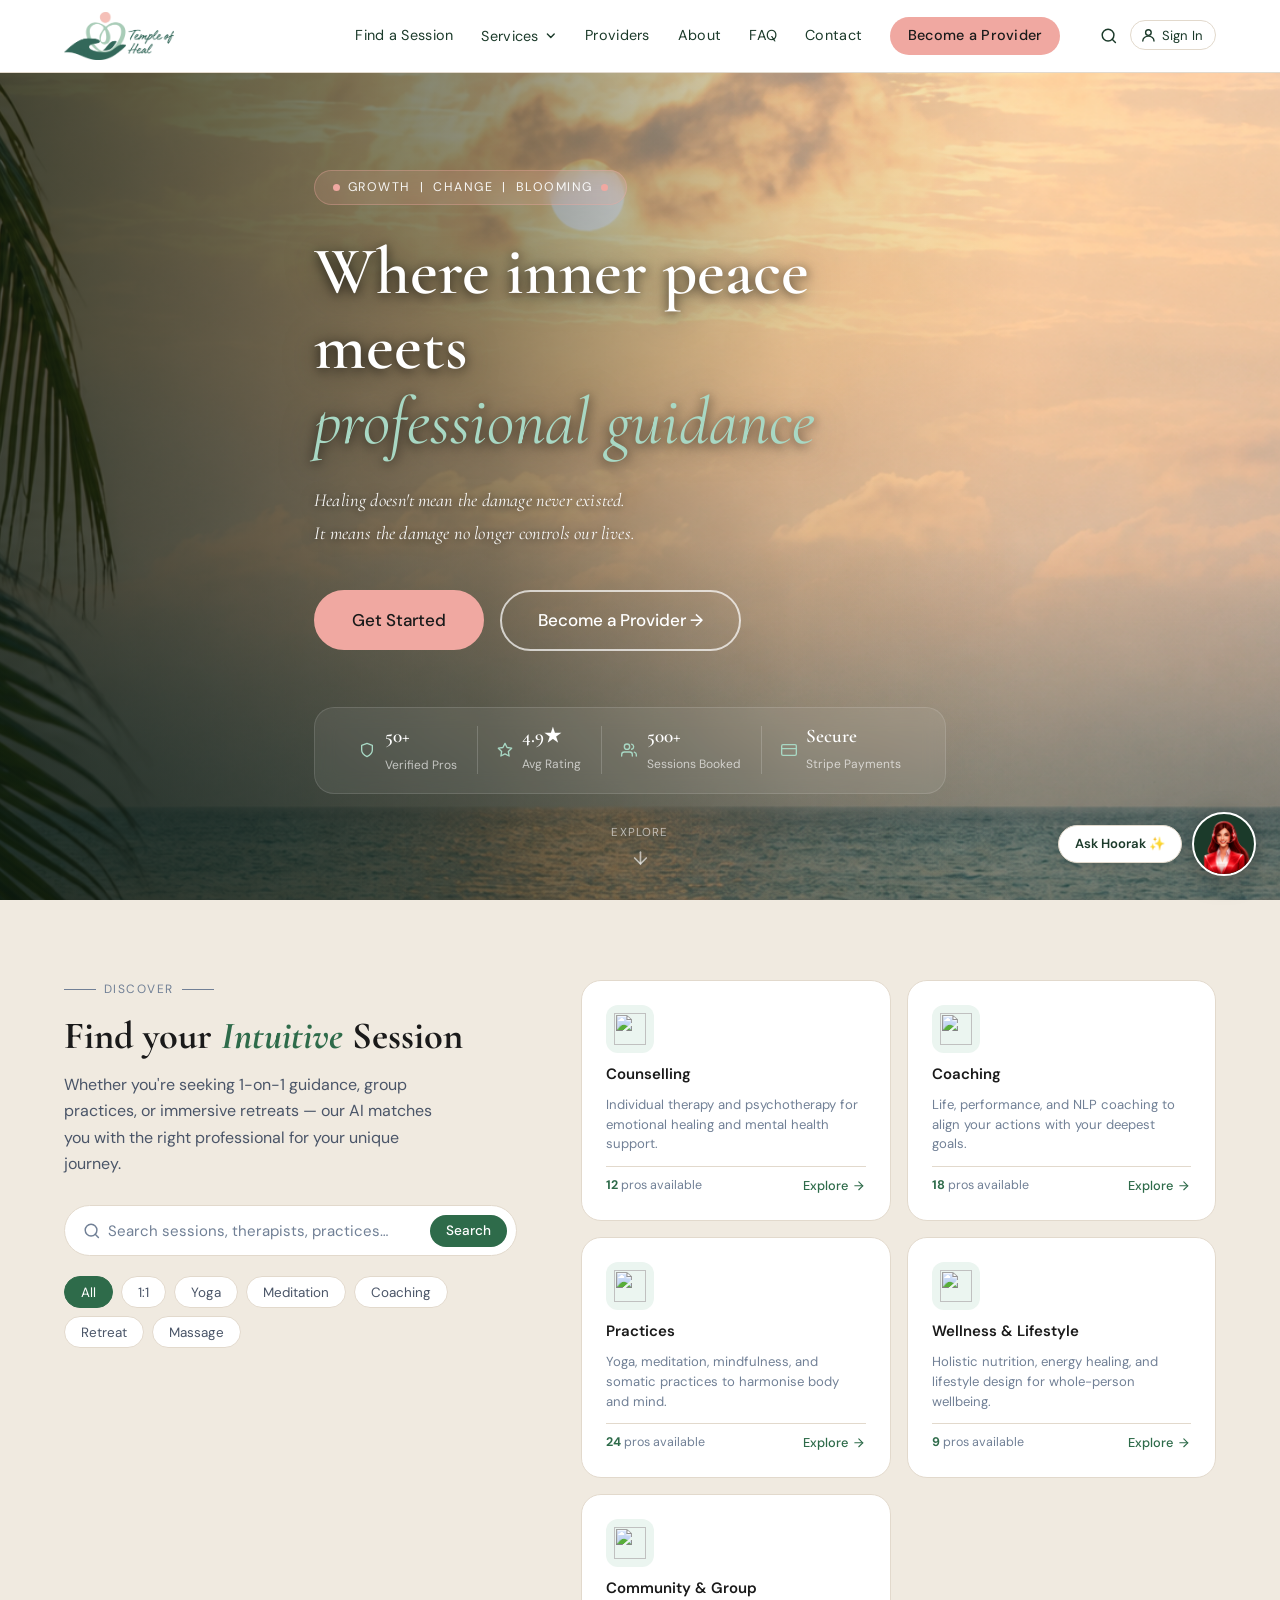
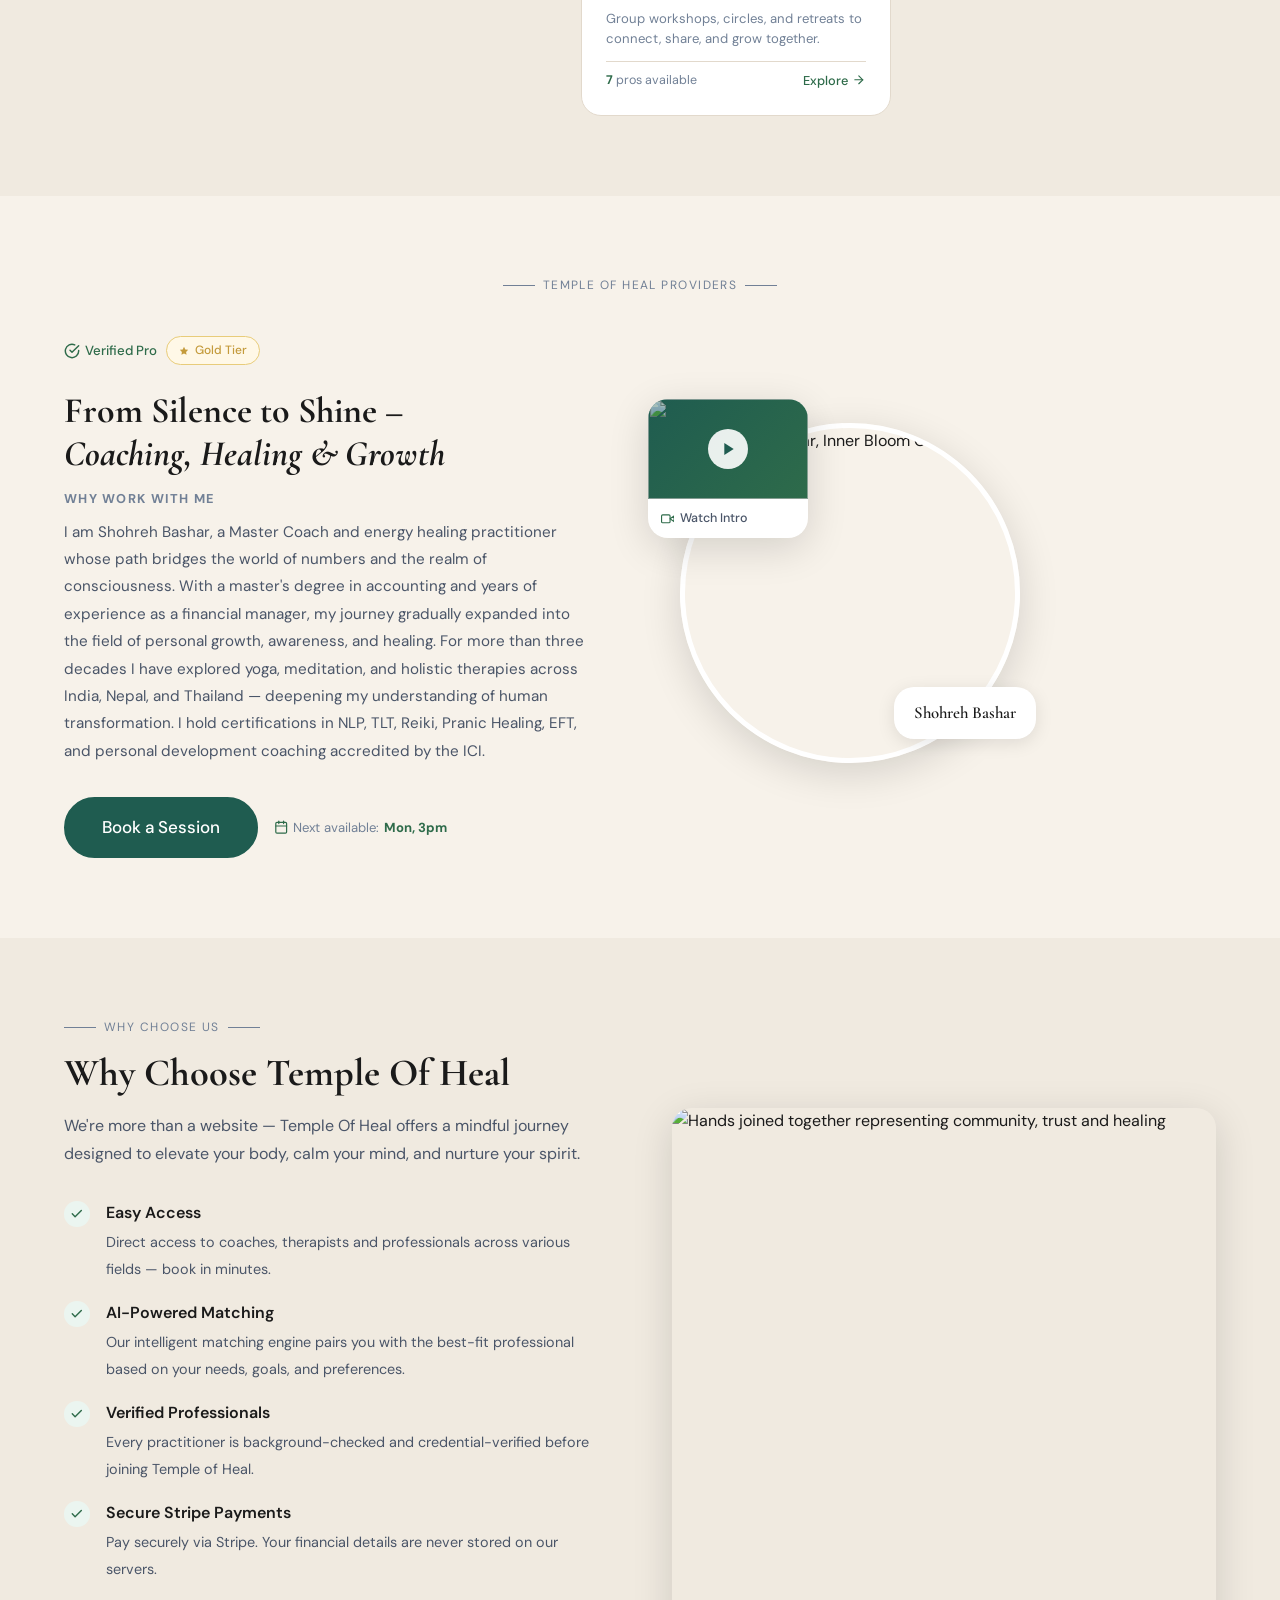
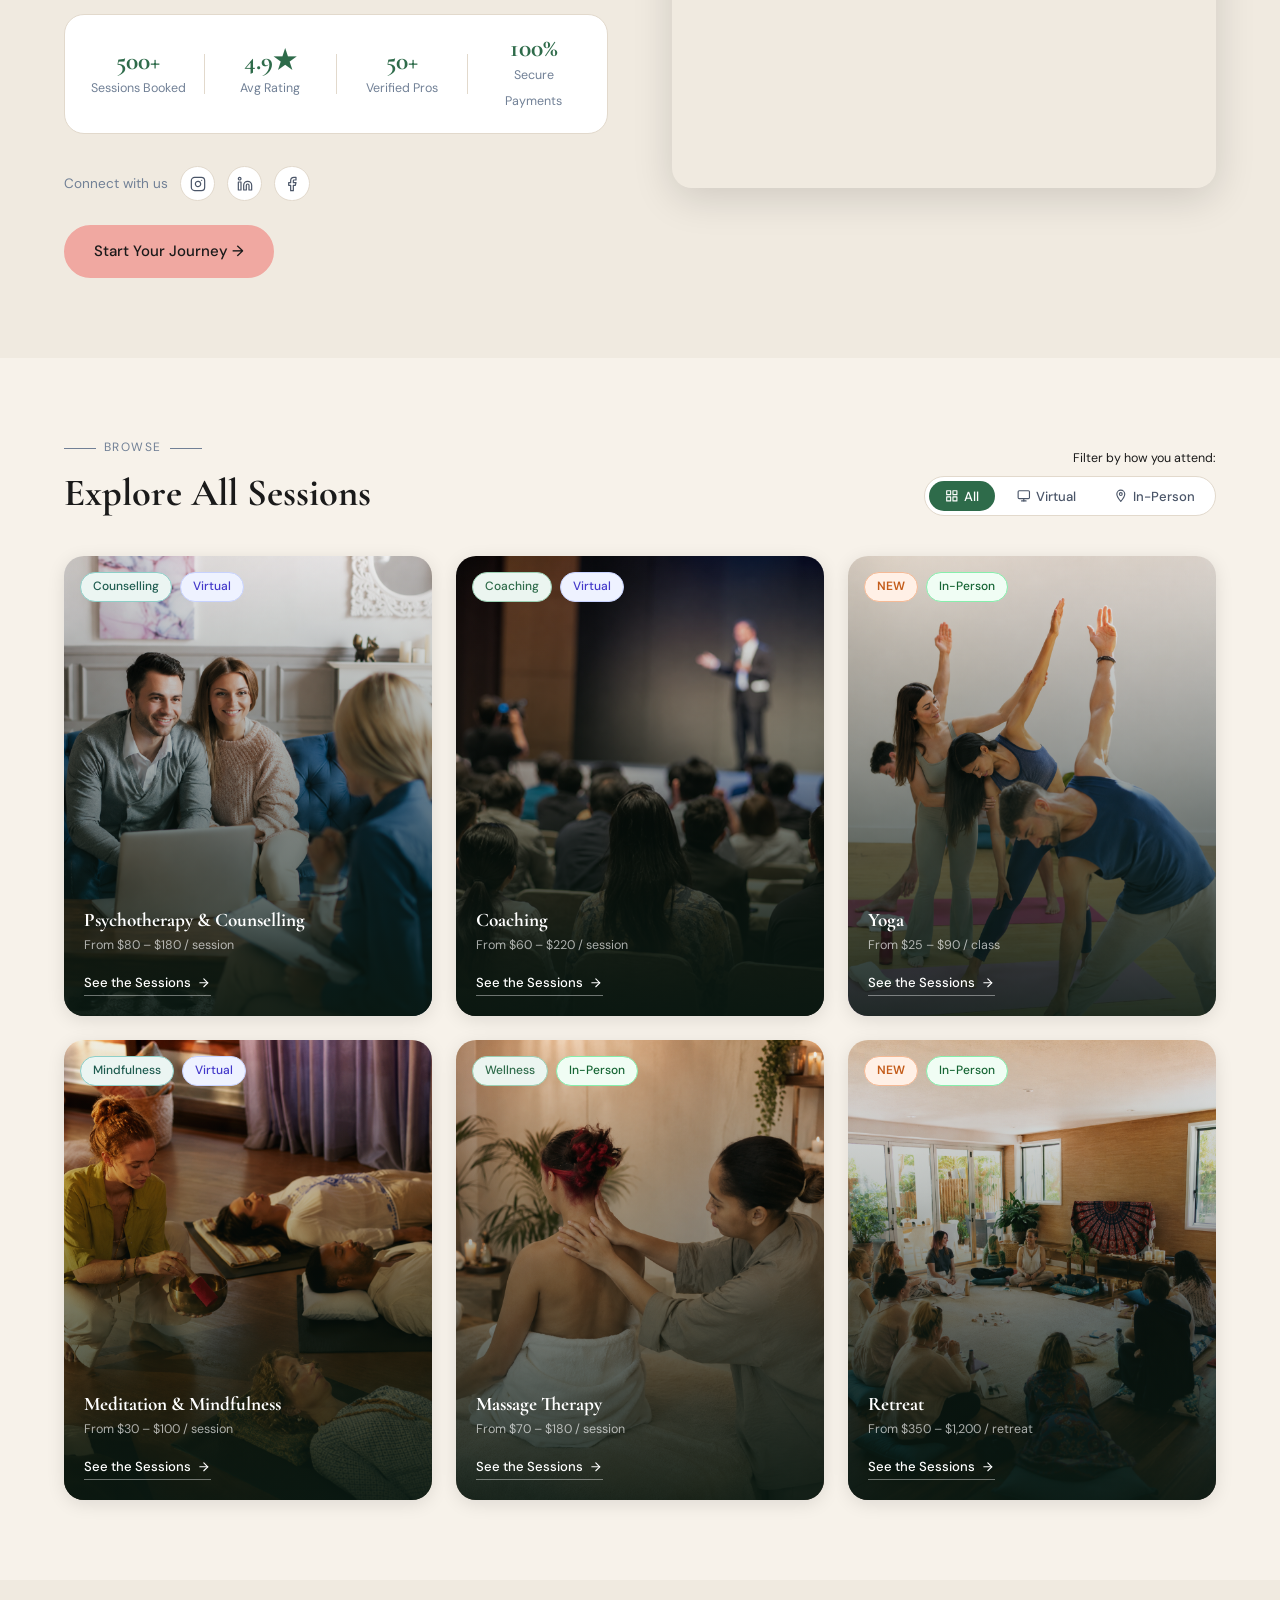
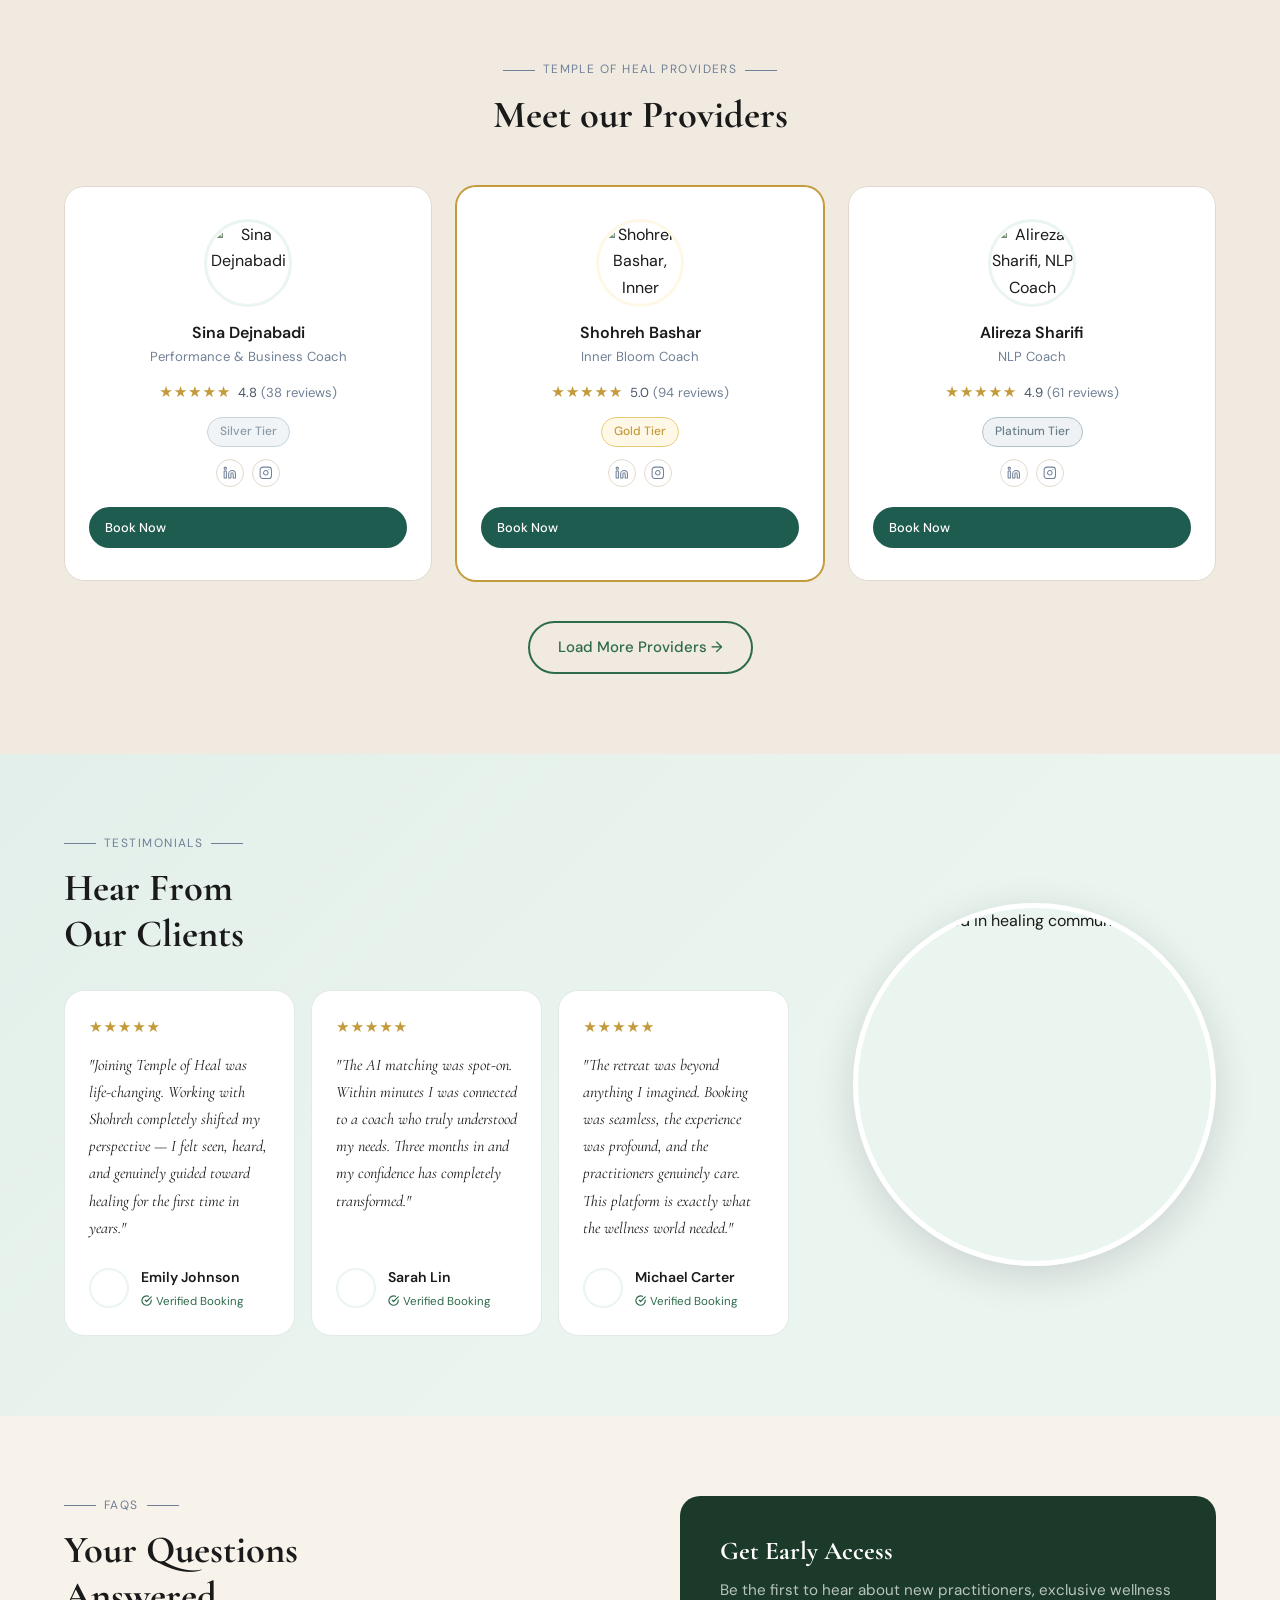
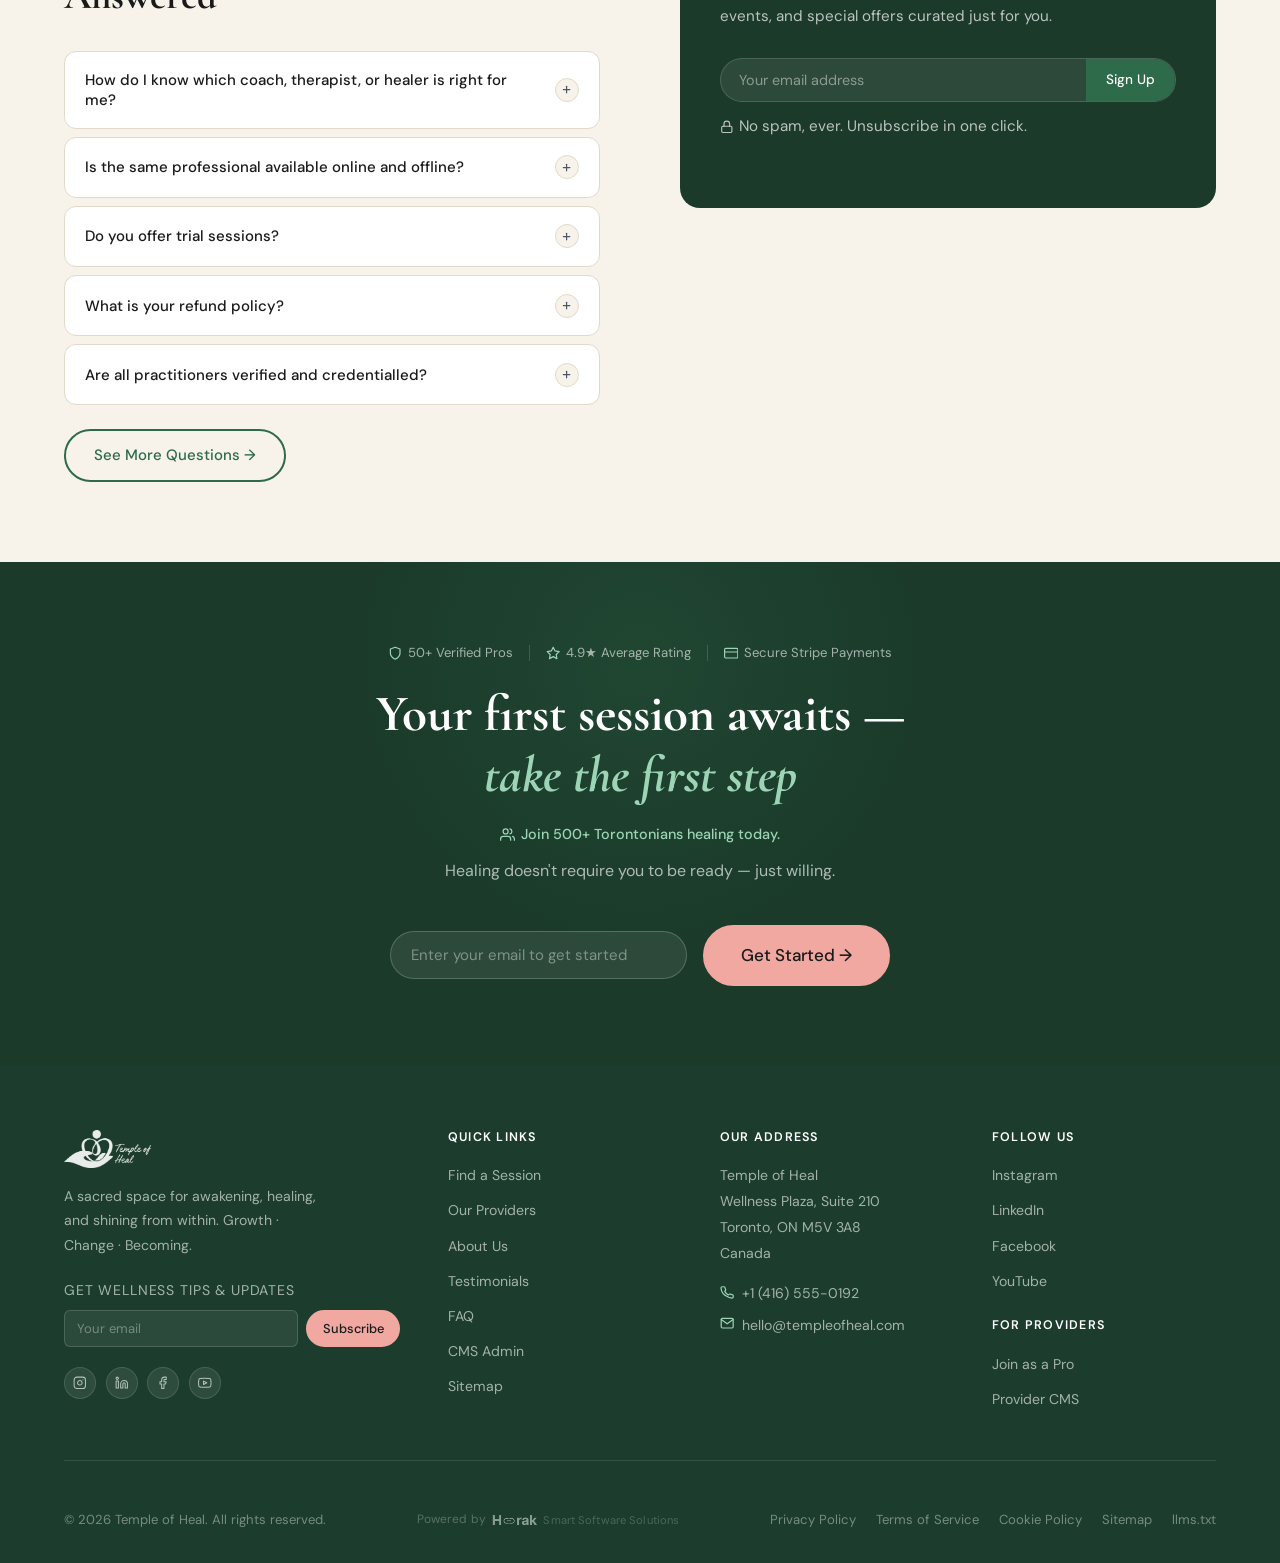
==== commit 2d60060f: "Add 'Ask Hoorak ✨' label to AI widget trigger Slides in 1.8s after page load, sits left of the avata" ====
--- a/index.html
+++ b/index.html
@@ -1289,14 +1289,17 @@
     </div>
   </div>
 
-  <!-- Trigger button -->
-  <button class="ai-trigger" id="ai-trigger" aria-label="Chat with Hoorak" aria-expanded="false">
-    <span class="ai-pulse" aria-hidden="true"></span>
-    <img src="assets/hoorak-agent.png" alt="Hoorak" class="ai-trigger-img">
-    <svg class="ai-close" viewBox="0 0 24 24" fill="none" stroke="currentColor" stroke-width="2.5" stroke-linecap="round" stroke-linejoin="round" aria-hidden="true">
-      <line x1="18" y1="6" x2="6" y2="18"/><line x1="6" y1="6" x2="18" y2="18"/>
-    </svg>
-  </button>
+  <!-- Trigger row: label + button -->
+  <div class="ai-trigger-row">
+    <button class="ai-trigger" id="ai-trigger" aria-label="Chat with Hoorak" aria-expanded="false">
+      <span class="ai-pulse" aria-hidden="true"></span>
+      <img src="assets/hoorak-agent.png" alt="Hoorak" class="ai-trigger-img">
+      <svg class="ai-close" viewBox="0 0 24 24" fill="none" stroke="currentColor" stroke-width="2.5" stroke-linecap="round" stroke-linejoin="round" aria-hidden="true">
+        <line x1="18" y1="6" x2="6" y2="18"/><line x1="6" y1="6" x2="18" y2="18"/>
+      </svg>
+    </button>
+    <span class="ai-label" onclick="document.getElementById('ai-trigger').click()">Ask Hoorak ✨</span>
+  </div>
 
 </div>
 
--- a/css/styles.css
+++ b/css/styles.css
@@ -1540,6 +1540,36 @@
   align-items: flex-end;
   gap: 1rem;
 }
+.ai-trigger-row {
+  display: flex;
+  align-items: center;
+  gap: .65rem;
+  flex-direction: row-reverse;
+}
+.ai-label {
+  background: var(--white);
+  color: var(--nav-bg);
+  padding: .42rem 1rem;
+  border-radius: var(--radius-pill);
+  font-size: .82rem;
+  font-weight: 600;
+  box-shadow: 0 2px 16px rgba(0,0,0,.13);
+  border: 1px solid var(--border);
+  white-space: nowrap;
+  cursor: pointer;
+  animation: labelSlideIn .5s cubic-bezier(.22,1,.36,1) 1.8s both;
+  transition: opacity .2s, transform .2s;
+}
+.ai-label:hover { background: var(--cream); }
+@keyframes labelSlideIn {
+  from { opacity:0; transform:translateX(10px); }
+  to   { opacity:1; transform:translateX(0); }
+}
+.ai-trigger.open ~ .ai-label {
+  opacity: 0;
+  pointer-events: none;
+  transform: translateX(8px);
+}
 .ai-trigger {
   width: 4rem;
   height: 4rem;
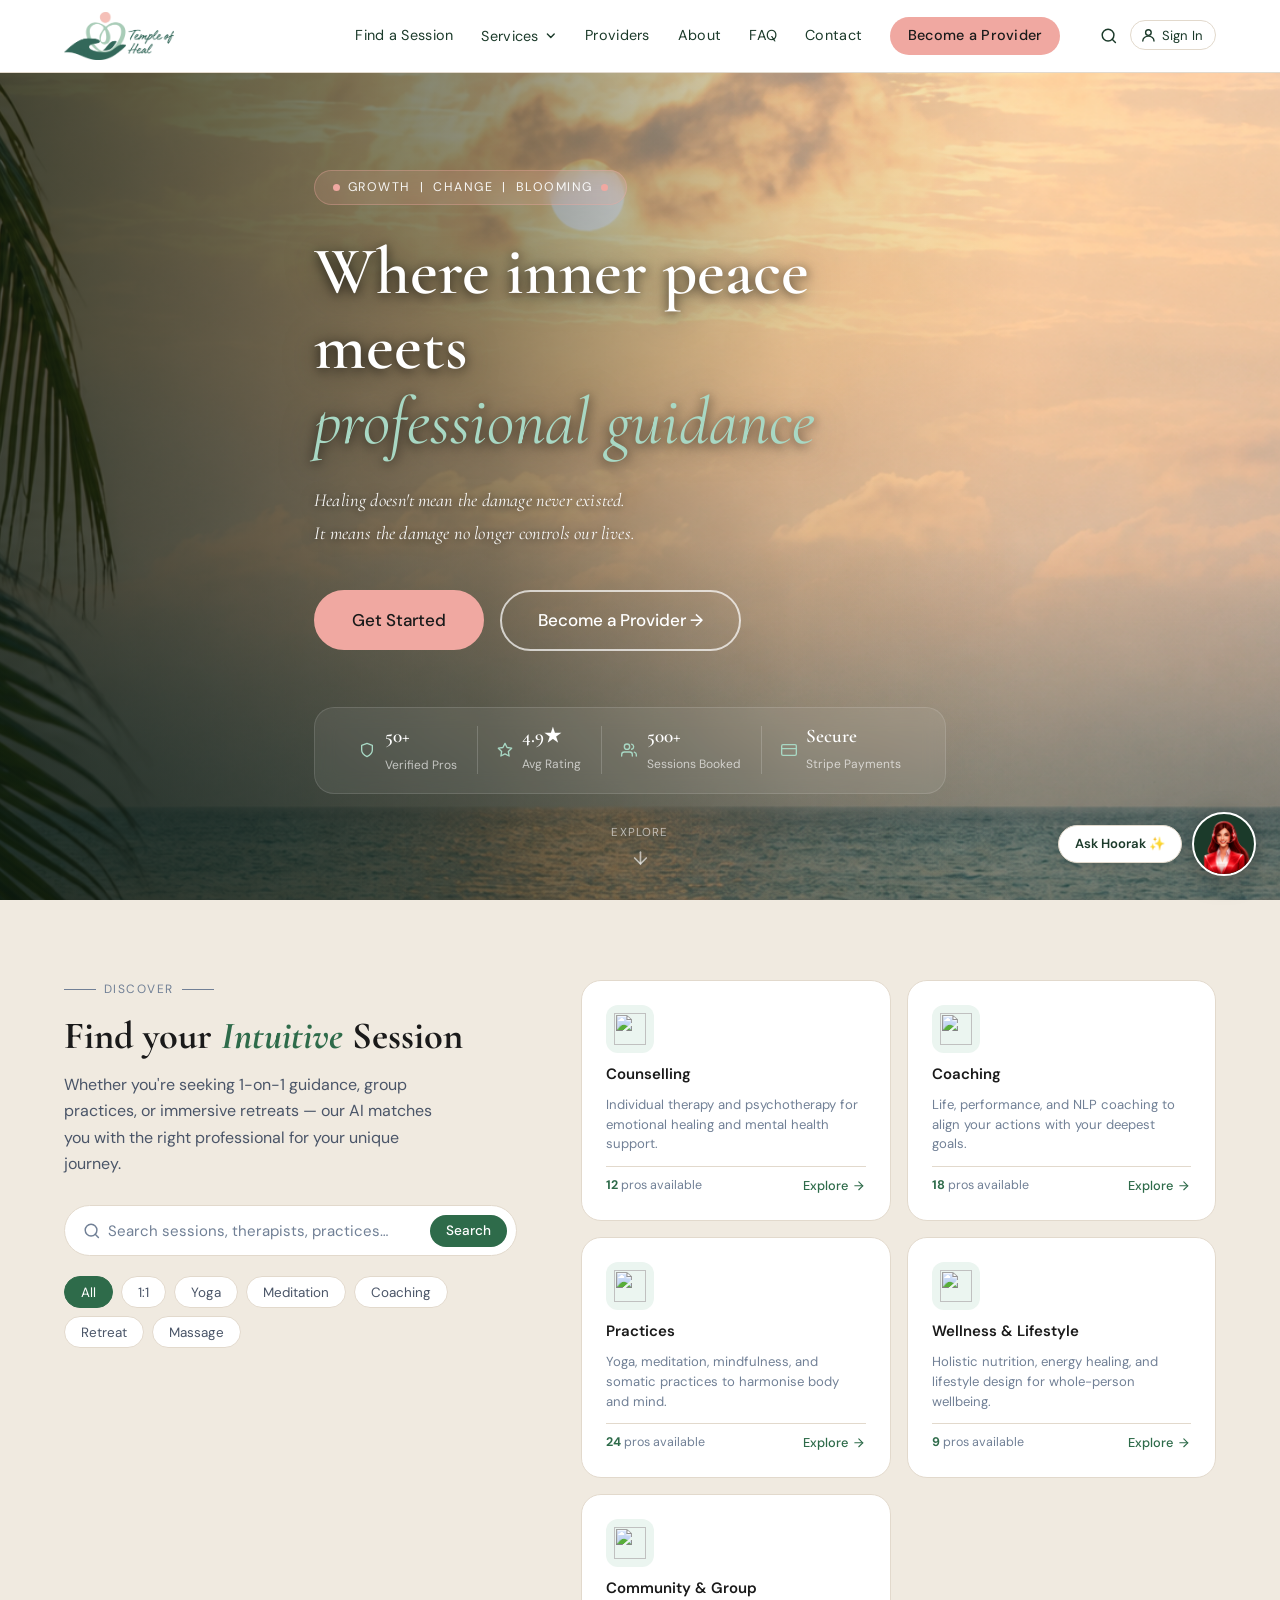
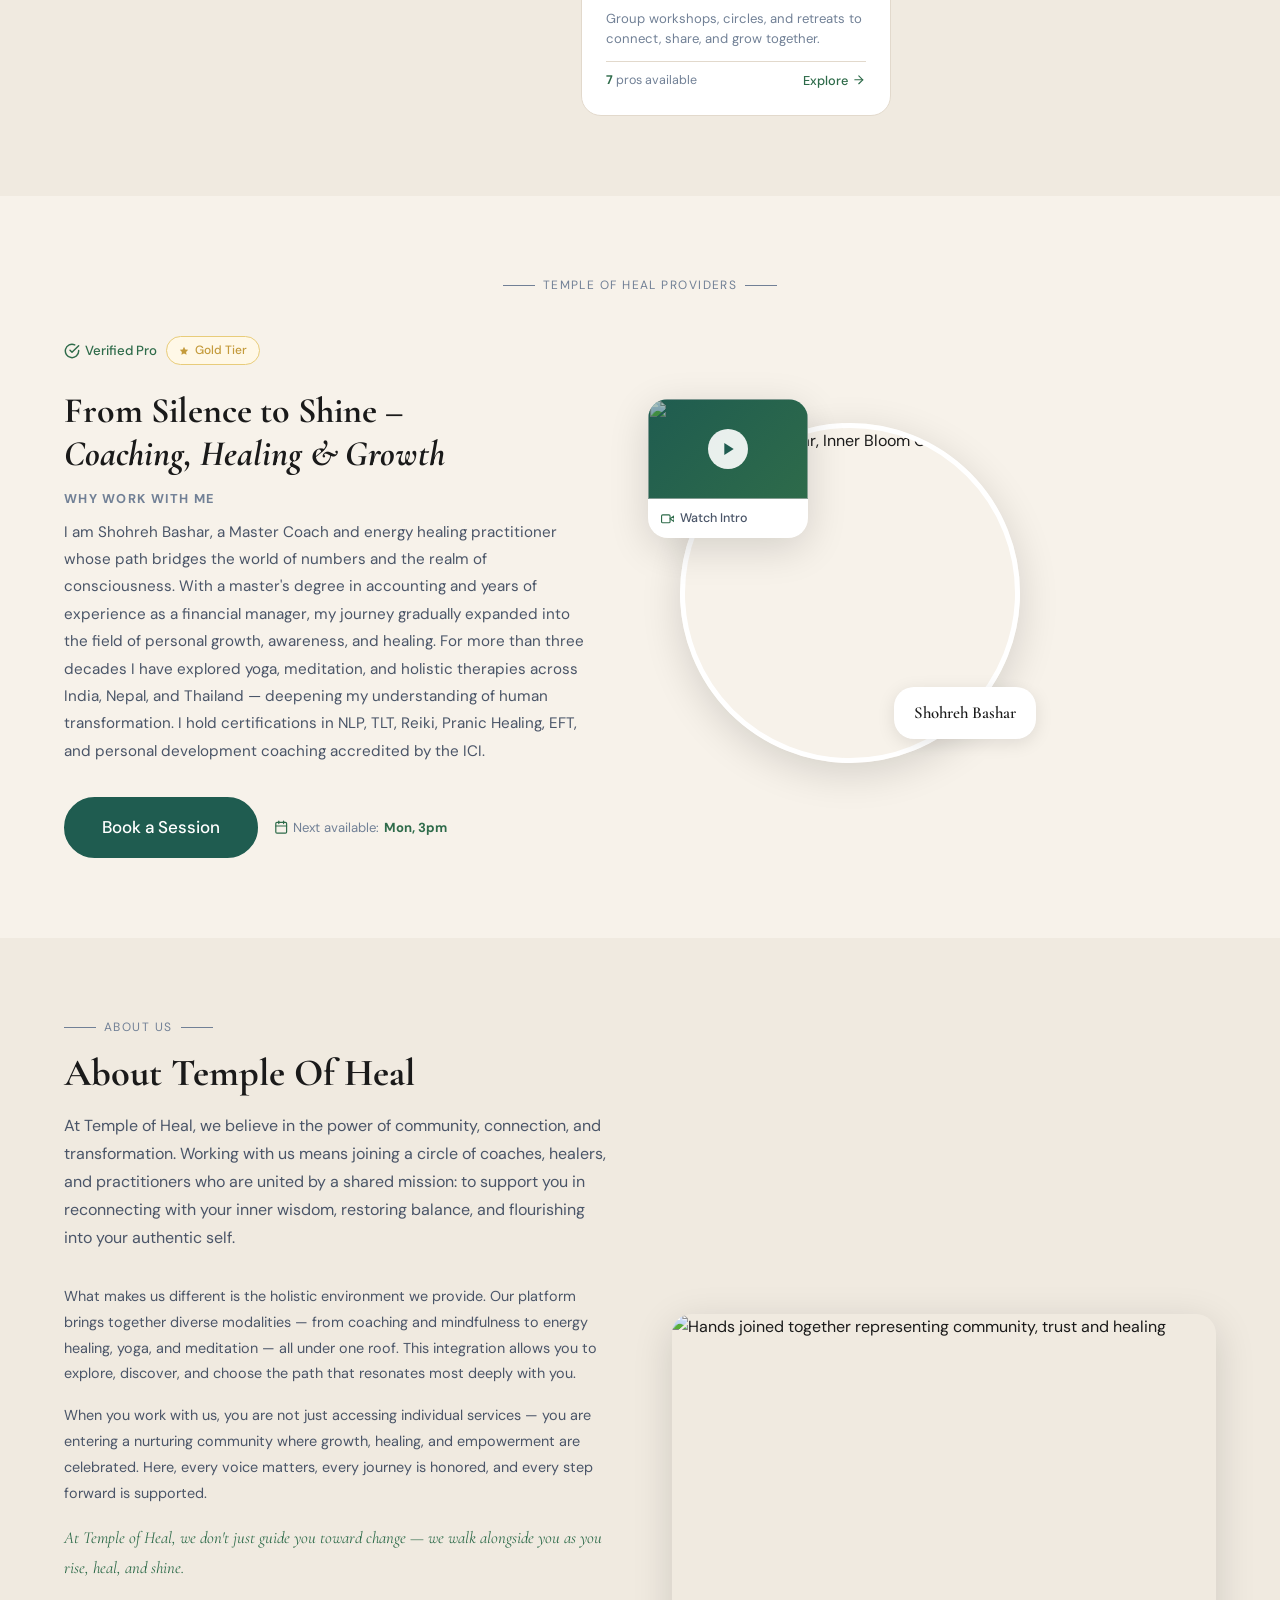
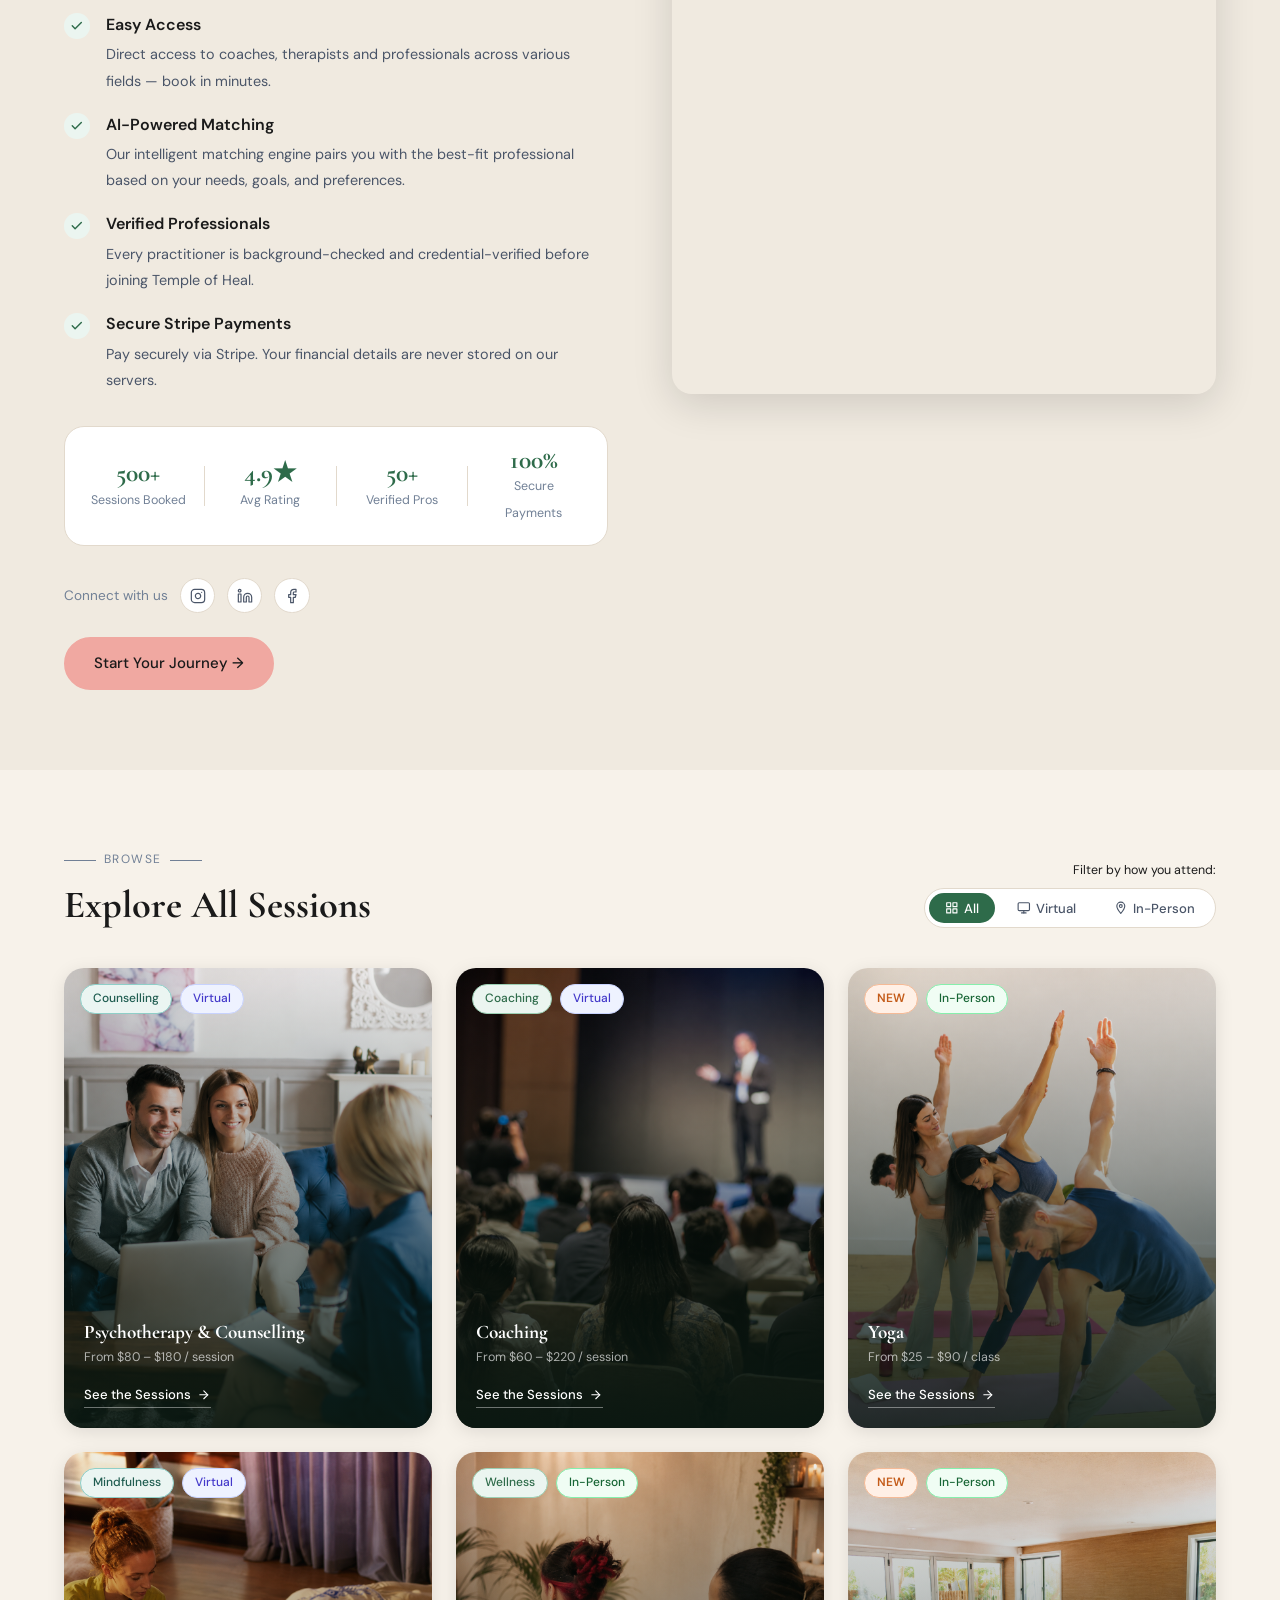
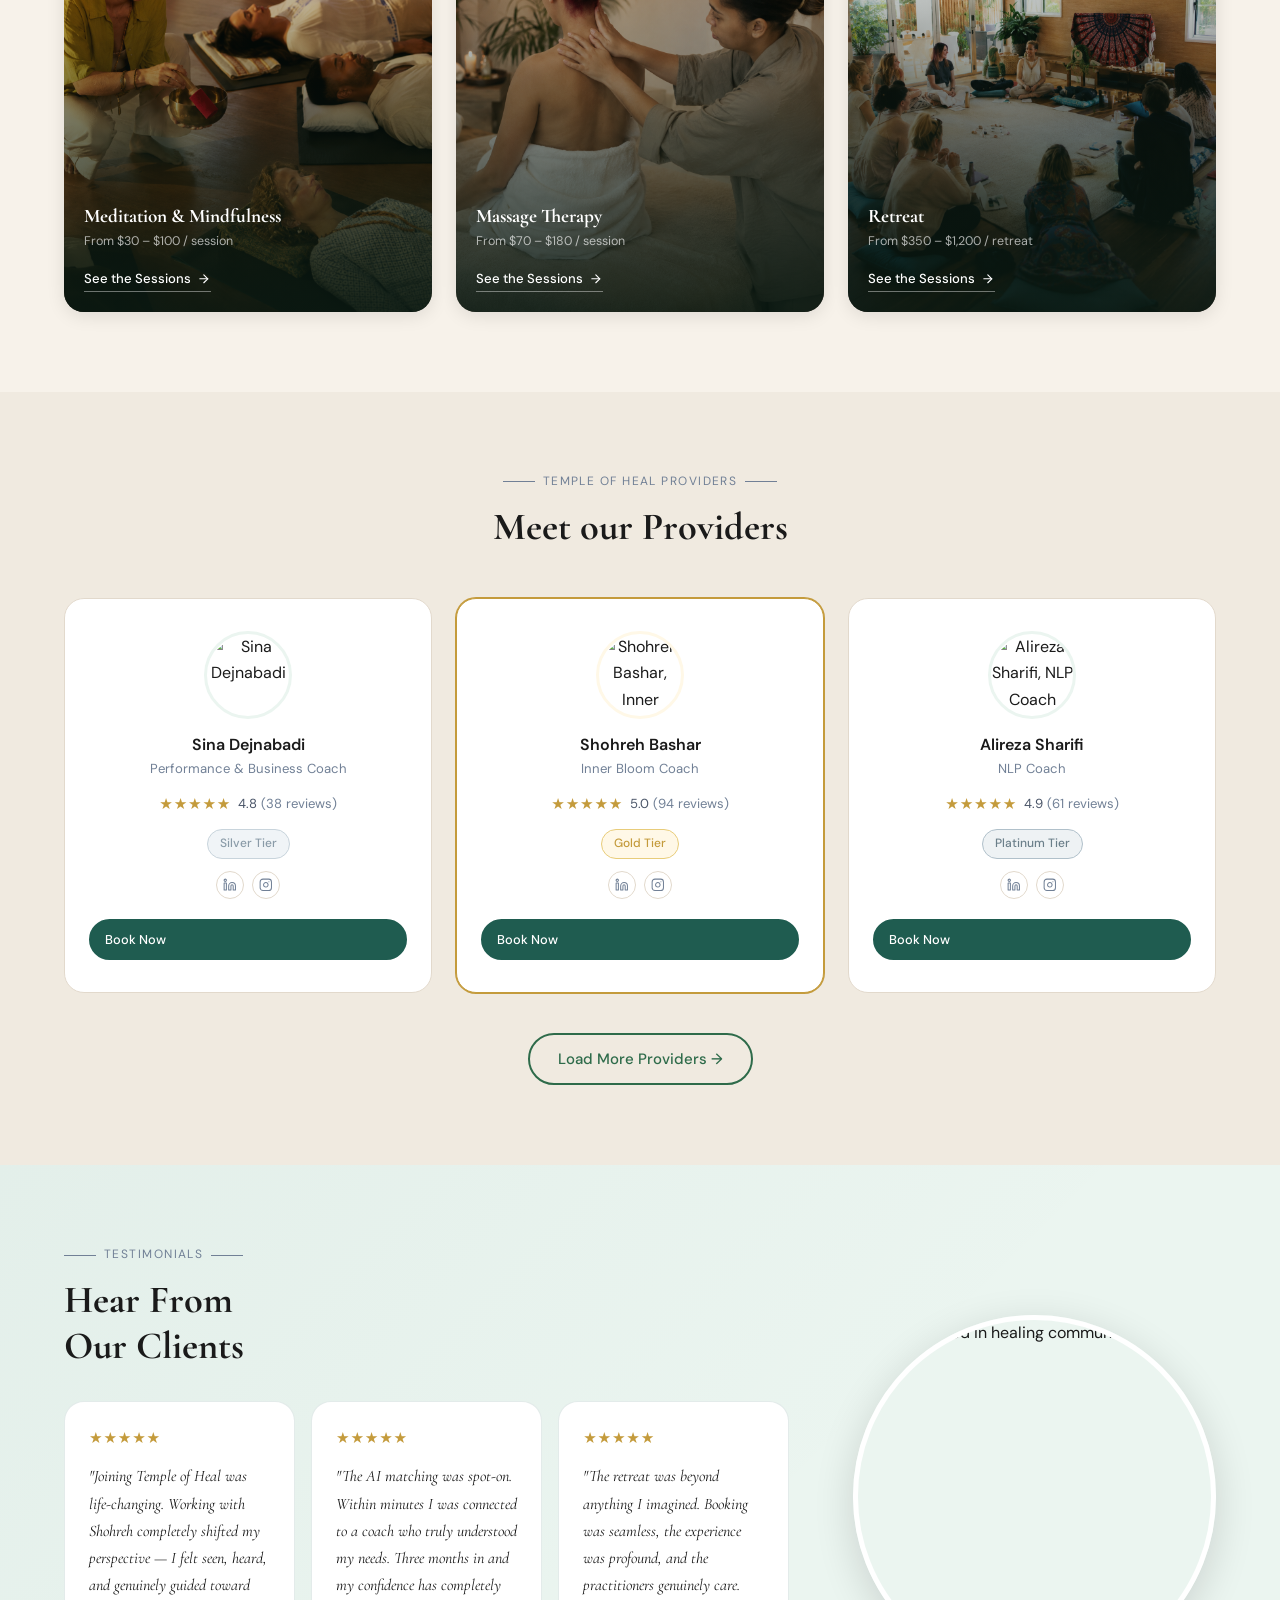
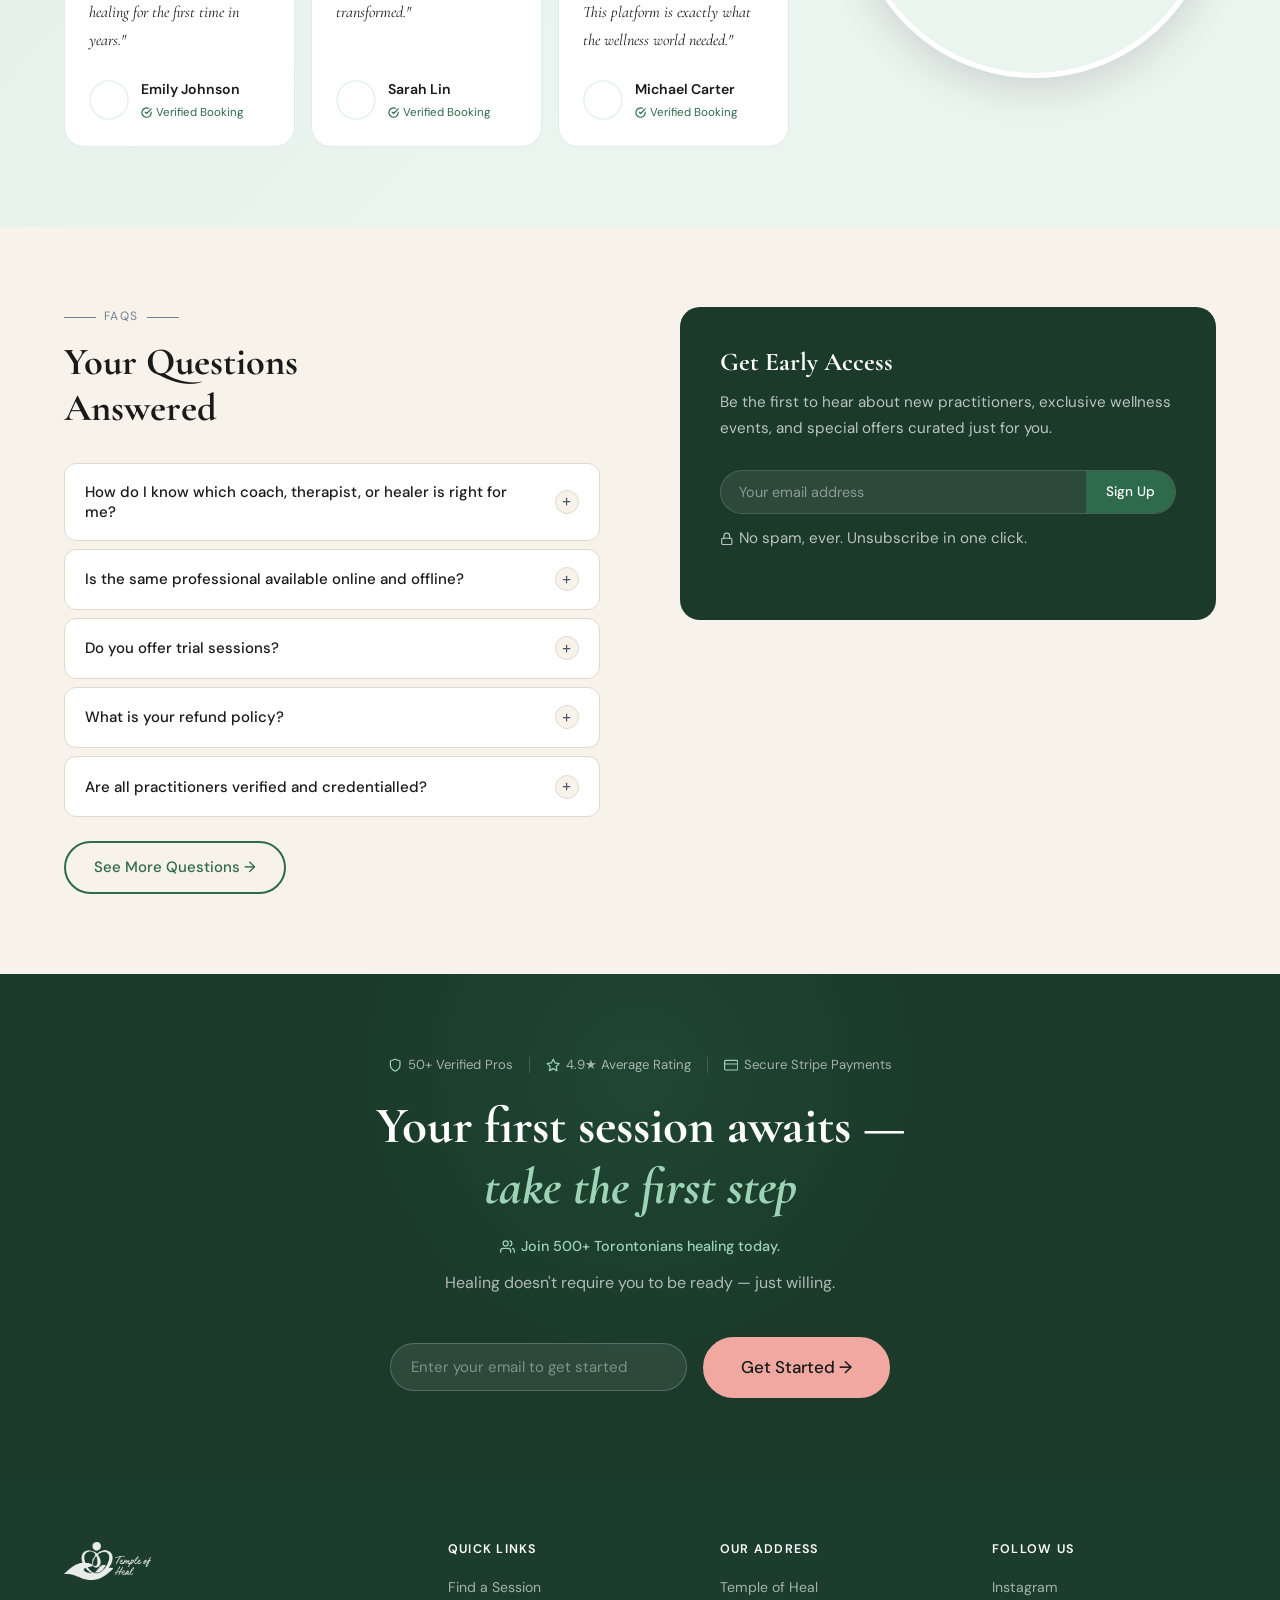
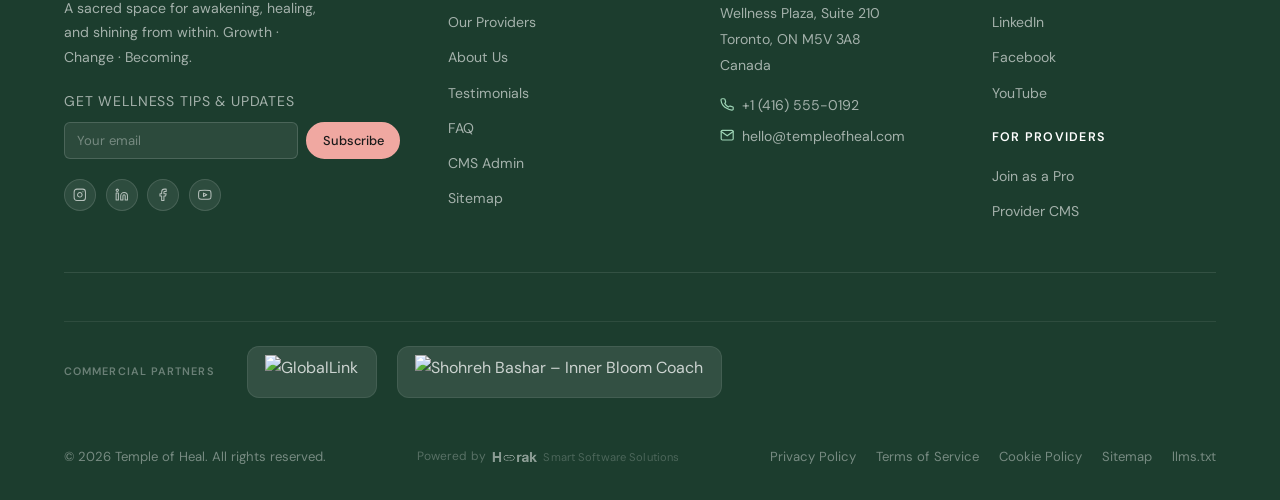
==== commit 071fc550: "Add About Us text and commercial partners footer section - About Us: replaced 'Why Choose' lead with" ====
--- a/index.html
+++ b/index.html
@@ -530,11 +530,19 @@
     <div class="why-layout">
       <!-- Left content -->
       <div class="why-content">
-        <span class="section-label">Why Choose Us</span>
-        <h2 id="why-heading">Why Choose Temple&nbsp;Of&nbsp;Heal</h2>
+        <span class="section-label">About Us</span>
+        <h2 id="why-heading">About Temple&nbsp;Of&nbsp;Heal</h2>
         <p class="lead">
-          We're more than a website — Temple Of Heal offers a mindful journey designed to elevate
-          your body, calm your mind, and nurture your spirit.
+          At Temple of Heal, we believe in the power of community, connection, and transformation. Working with us means joining a circle of coaches, healers, and practitioners who are united by a shared mission: to support you in reconnecting with your inner wisdom, restoring balance, and flourishing into your authentic self.
+        </p>
+        <p style="font-size:.9rem;color:var(--text-mid);line-height:1.8;margin-bottom:1rem">
+          What makes us different is the holistic environment we provide. Our platform brings together diverse modalities — from coaching and mindfulness to energy healing, yoga, and meditation — all under one roof. This integration allows you to explore, discover, and choose the path that resonates most deeply with you.
+        </p>
+        <p style="font-size:.9rem;color:var(--text-mid);line-height:1.8;margin-bottom:1rem">
+          When you work with us, you are not just accessing individual services — you are entering a nurturing community where growth, healing, and empowerment are celebrated. Here, every voice matters, every journey is honored, and every step forward is supported.
+        </p>
+        <p style="font-size:.9rem;font-style:italic;color:var(--primary);line-height:1.8;margin-bottom:1.75rem;font-family:var(--f-head);font-size:1.05rem">
+          At Temple of Heal, we don't just guide you toward change — we walk alongside you as you rise, heal, and shine.
         </p>
 
         <ul class="why-list" aria-label="Key benefits">
@@ -1201,6 +1209,19 @@
       </div>
     </div>
 
+    <!-- Commercial Partners -->
+    <div class="footer-partners">
+      <span class="partners-label">Commercial Partners</span>
+      <div class="partners-logos">
+        <a href="https://globallink.com" target="_blank" rel="noopener noreferrer" class="partner-logo-link" aria-label="GlobalLink">
+          <img src="assets/partner-globallink.png" alt="GlobalLink" class="partner-logo">
+        </a>
+        <a href="https://shohrehbashar.com" target="_blank" rel="noopener noreferrer" class="partner-logo-link" aria-label="Shohreh Bashar – Inner Bloom Coach">
+          <img src="assets/partner-shohreh.png" alt="Shohreh Bashar – Inner Bloom Coach" class="partner-logo">
+        </a>
+      </div>
+    </div>
+
     <div class="footer-bottom">
       <p>© 2026 Temple of Heal. All rights reserved.</p>
       <a href="https://hoorak.com" target="_blank" rel="noopener noreferrer" class="hoorak-credit" aria-label="Powered by Hoorak AI - Smart Software Solutions">
--- a/css/styles.css
+++ b/css/styles.css
@@ -1496,6 +1496,46 @@
   margin-bottom: .5rem;
 }
 .footer-contact-item svg { width: .9rem; height: .9rem; flex-shrink: 0; margin-top: .15rem; color: #9DD4B5; }
+.footer-partners {
+  display: flex;
+  align-items: center;
+  gap: 2rem;
+  padding: 1.5rem 0;
+  border-top: 1px solid rgba(255,255,255,.08);
+  margin-bottom: 1.5rem;
+  flex-wrap: wrap;
+}
+.partners-label {
+  font-size: .68rem;
+  text-transform: uppercase;
+  letter-spacing: .1em;
+  color: rgba(255,255,255,.35);
+  font-weight: 600;
+  white-space: nowrap;
+  flex-shrink: 0;
+}
+.partners-logos {
+  display: flex;
+  align-items: center;
+  gap: 1.25rem;
+  flex-wrap: wrap;
+}
+.partner-logo-link {
+  display: flex;
+  align-items: center;
+  background: rgba(255,255,255,.1);
+  border-radius: var(--radius);
+  padding: .5rem 1.1rem;
+  transition: background .2s;
+  border: 1px solid rgba(255,255,255,.08);
+}
+.partner-logo-link:hover { background: rgba(255,255,255,.18); }
+.partner-logo {
+  height: 34px;
+  width: auto;
+  display: block;
+}
+
 .footer-bottom {
   display: flex;
   align-items: center;
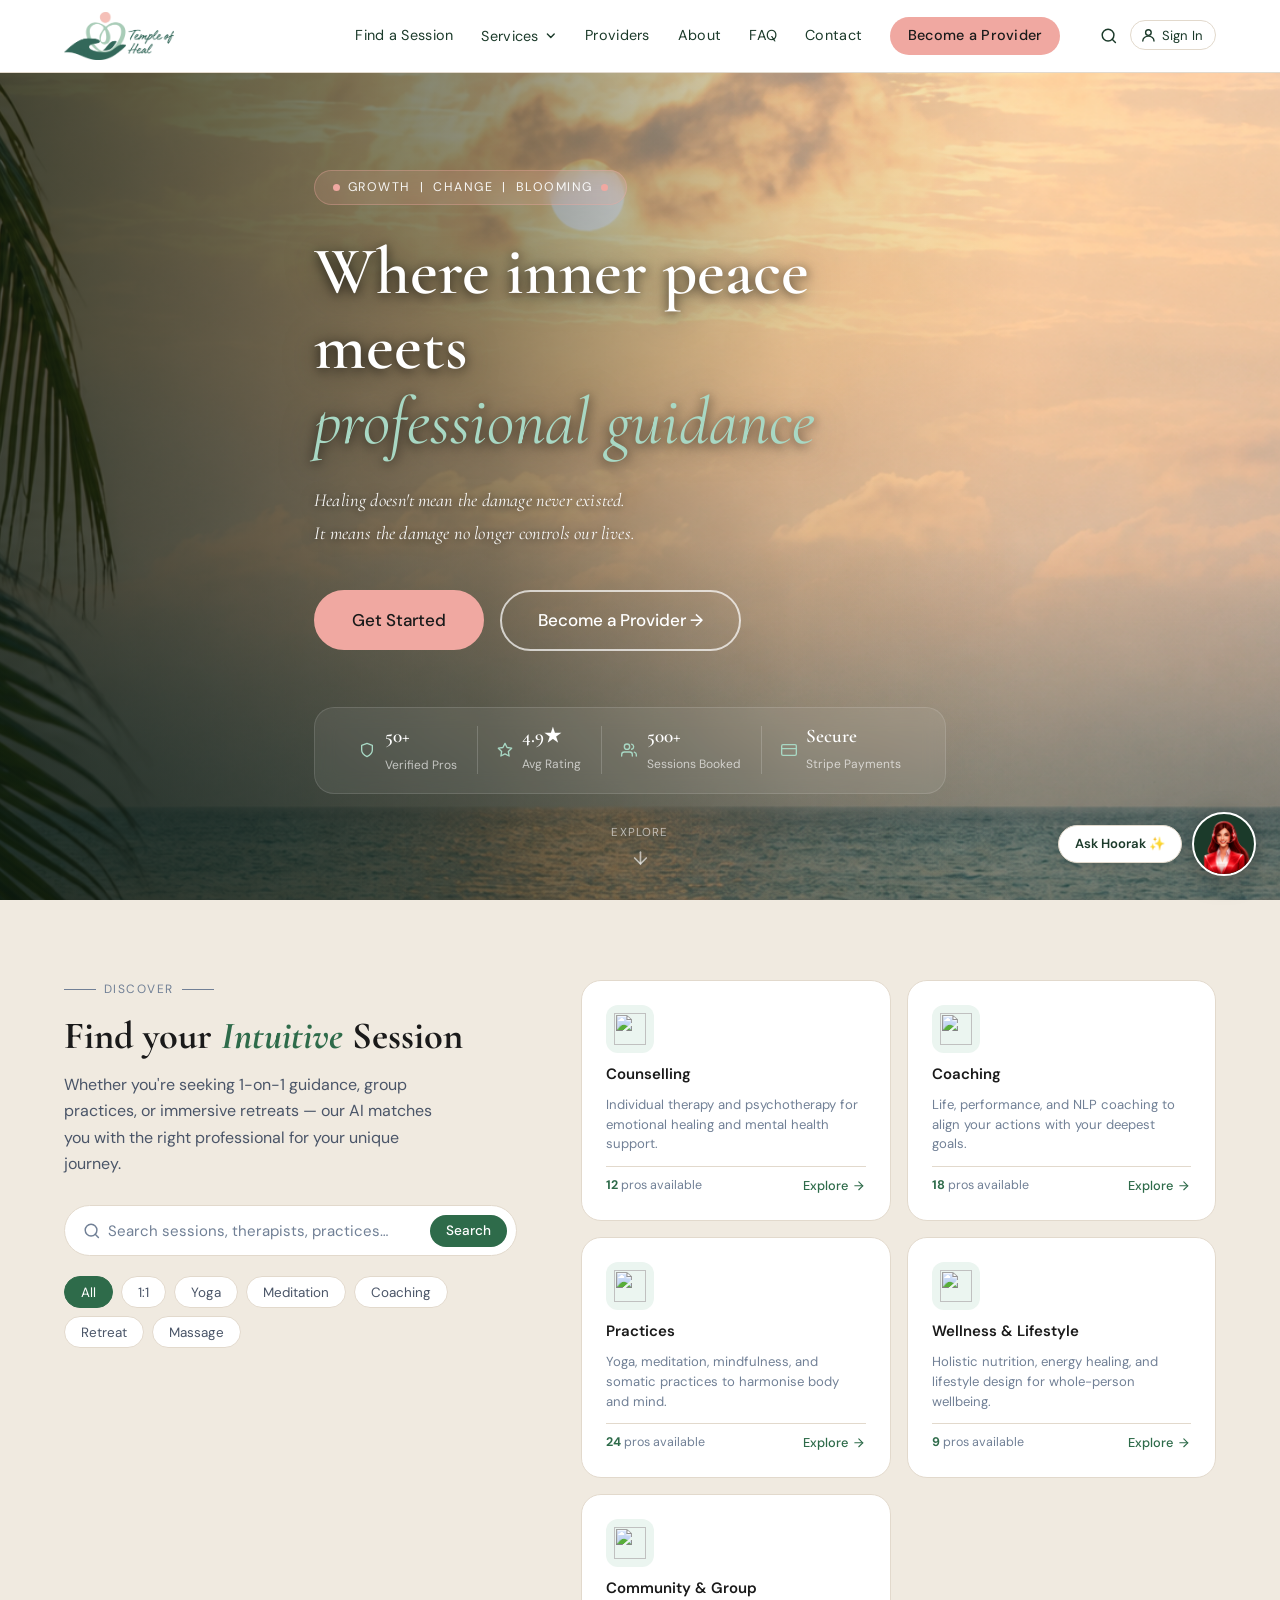
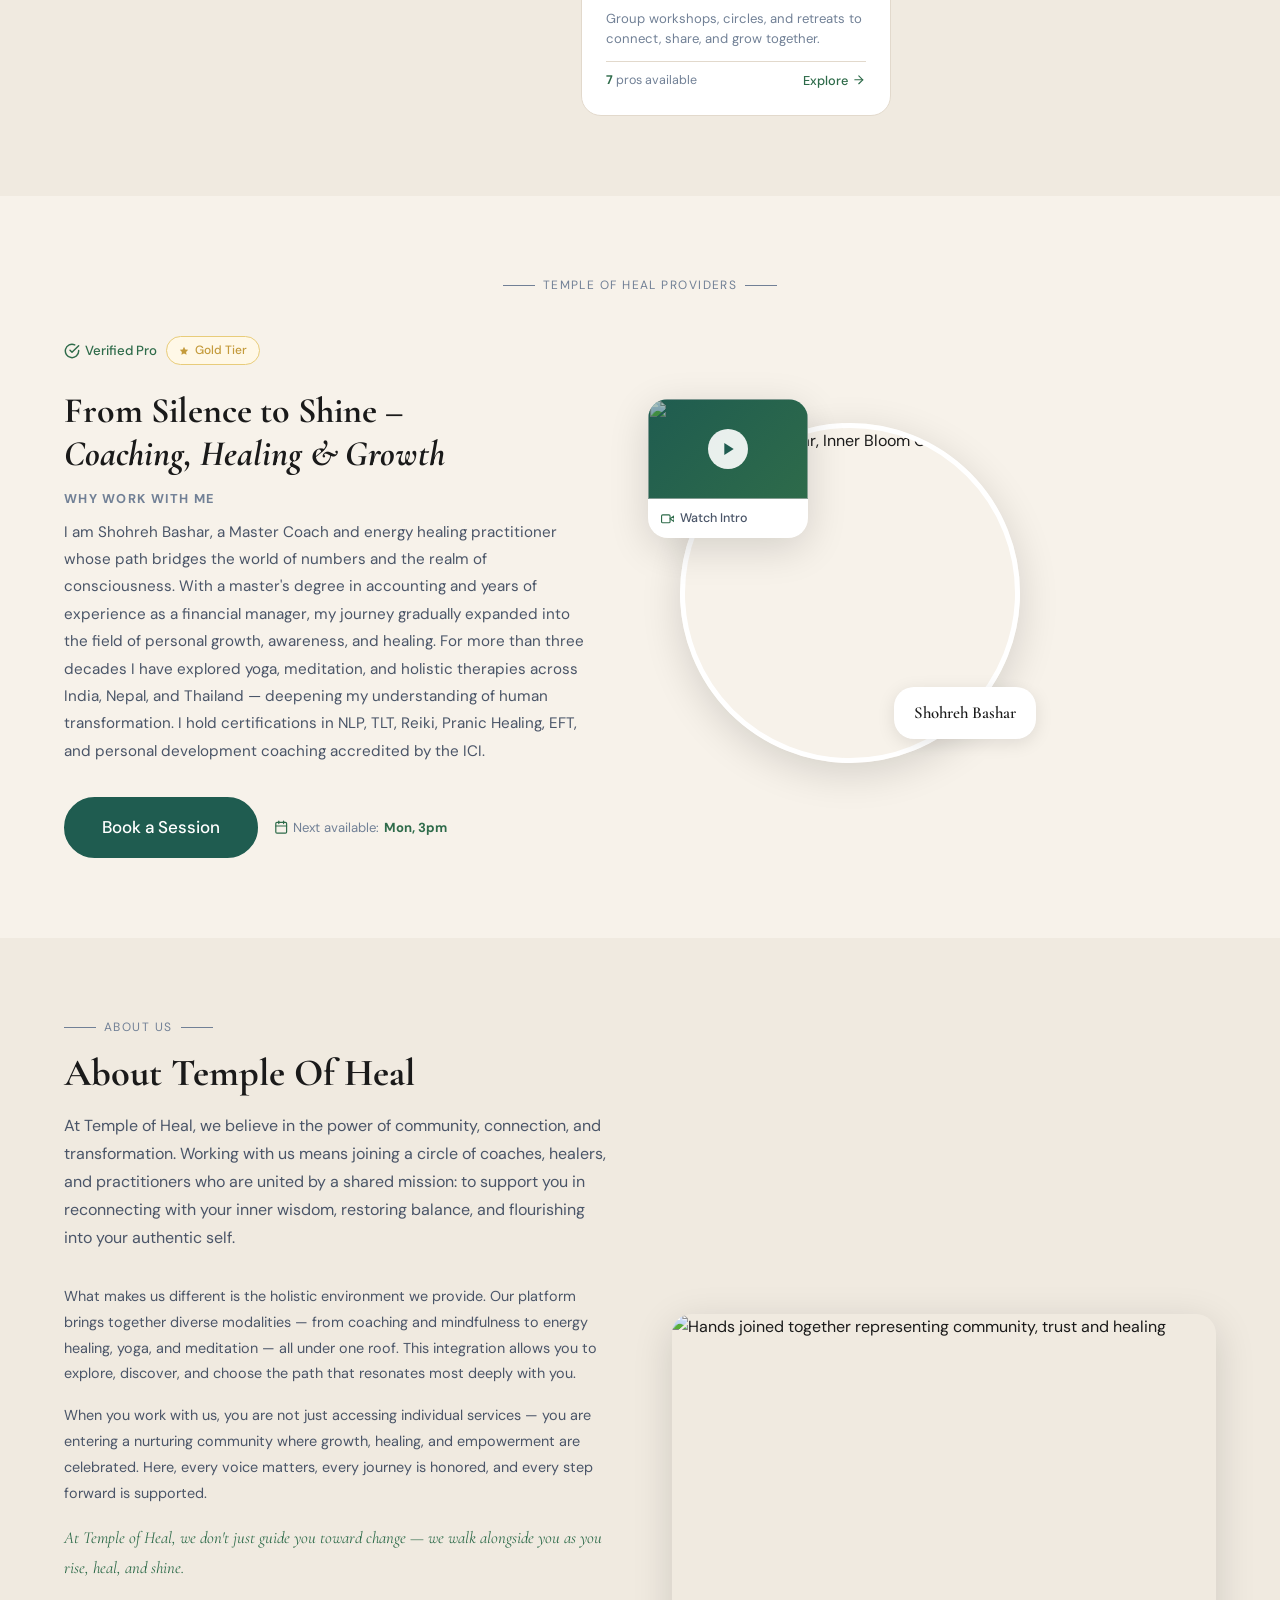
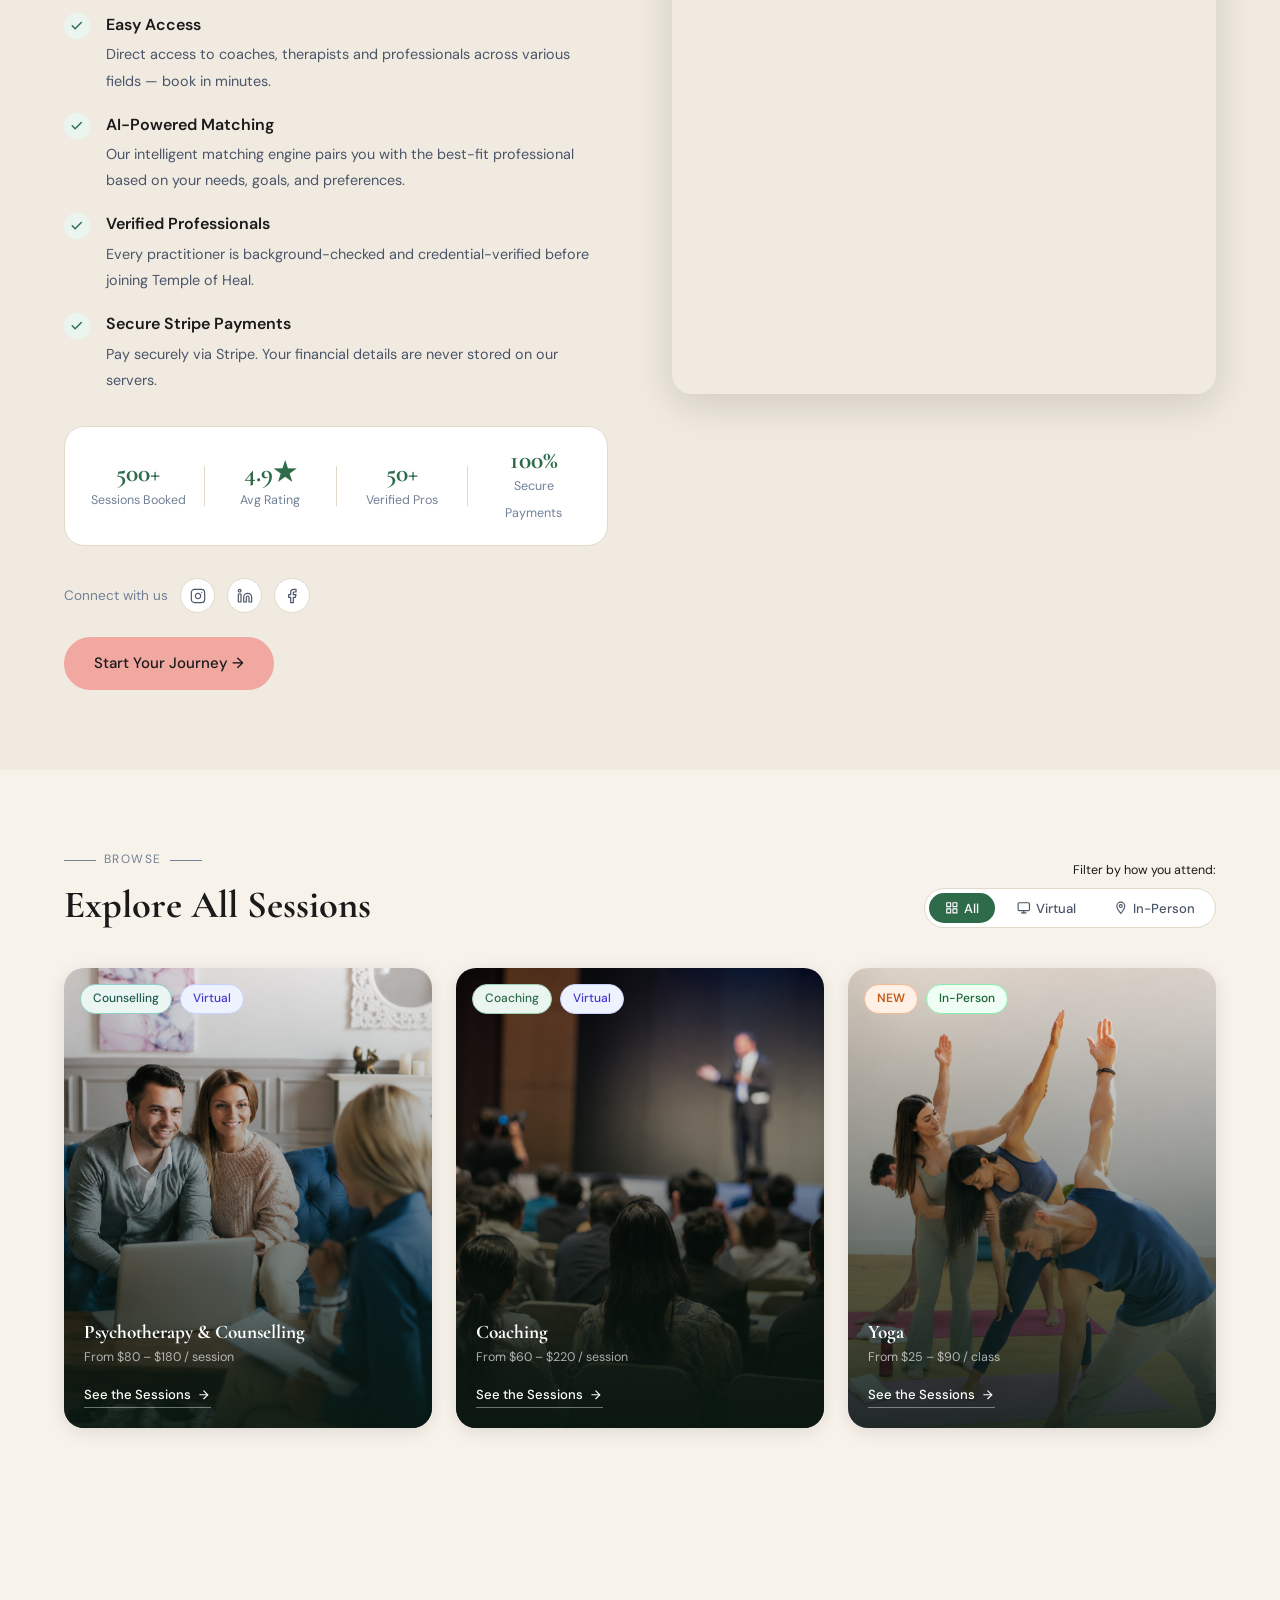
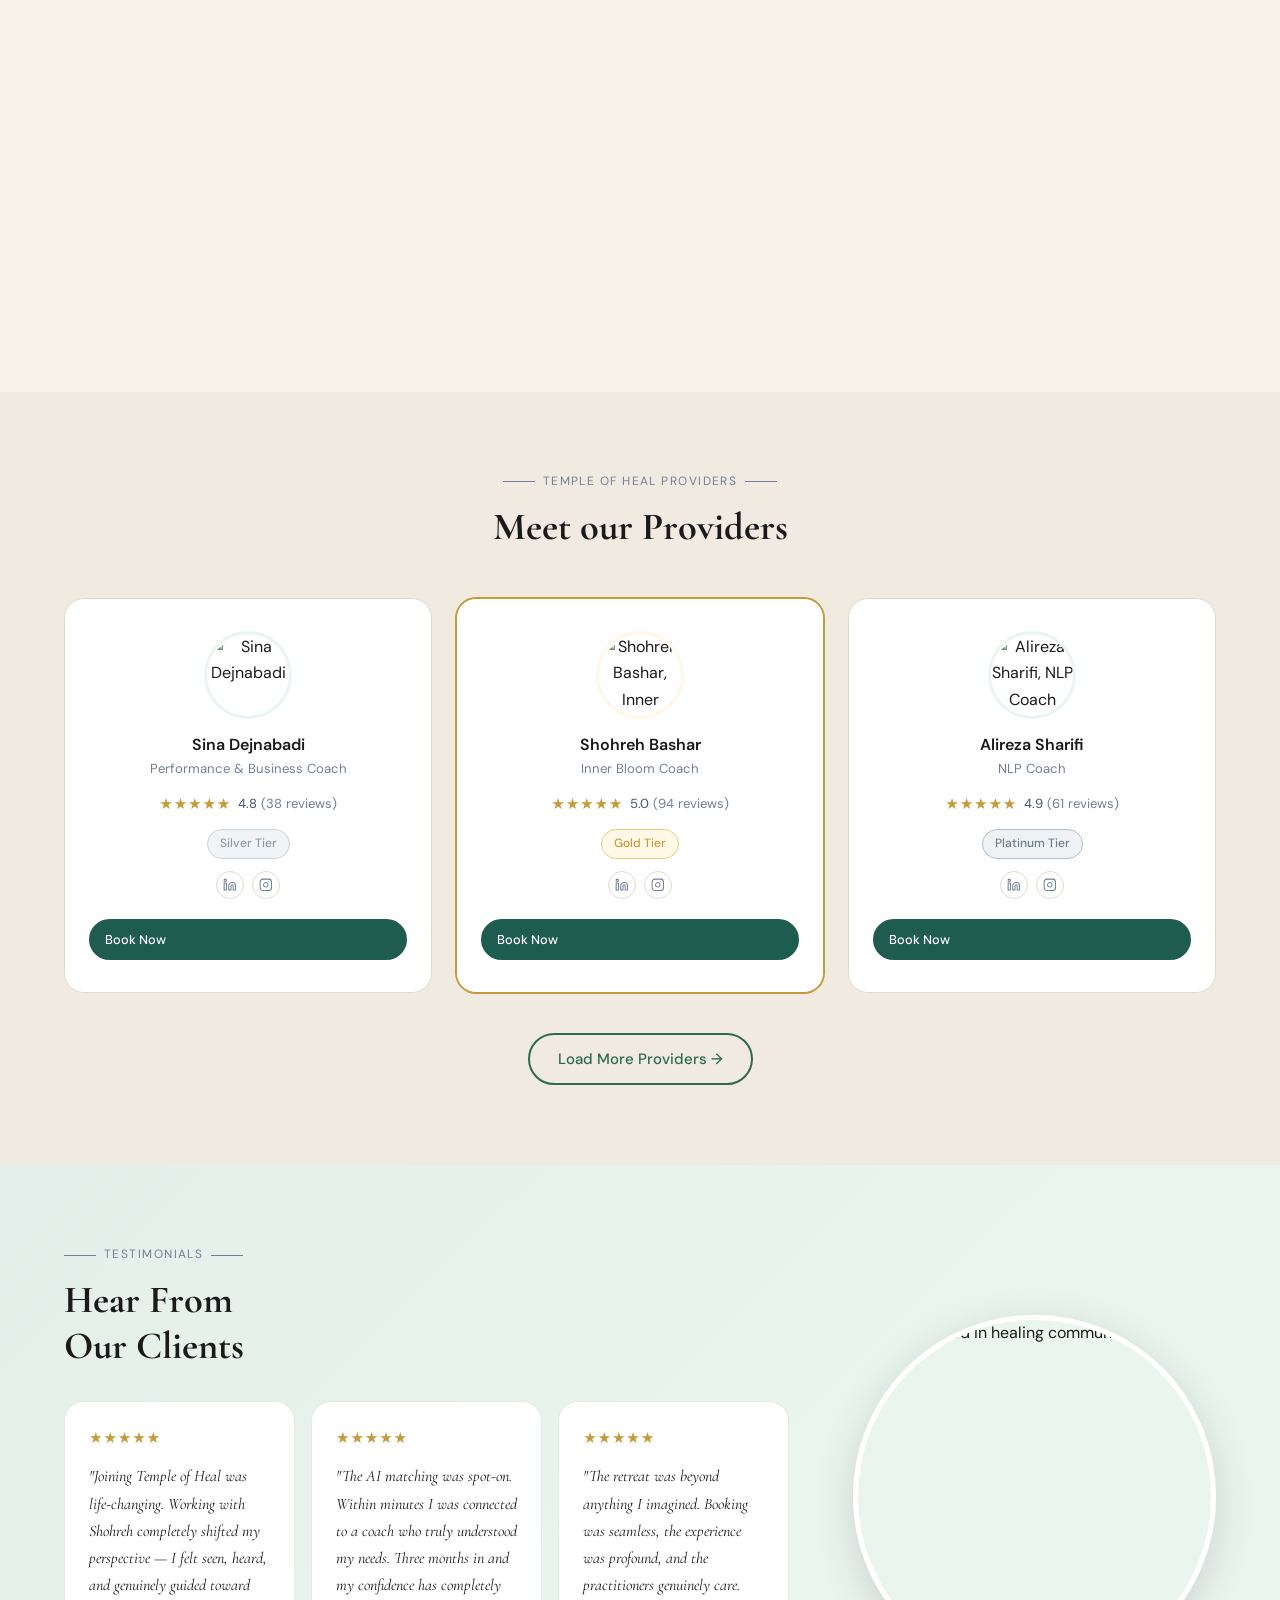
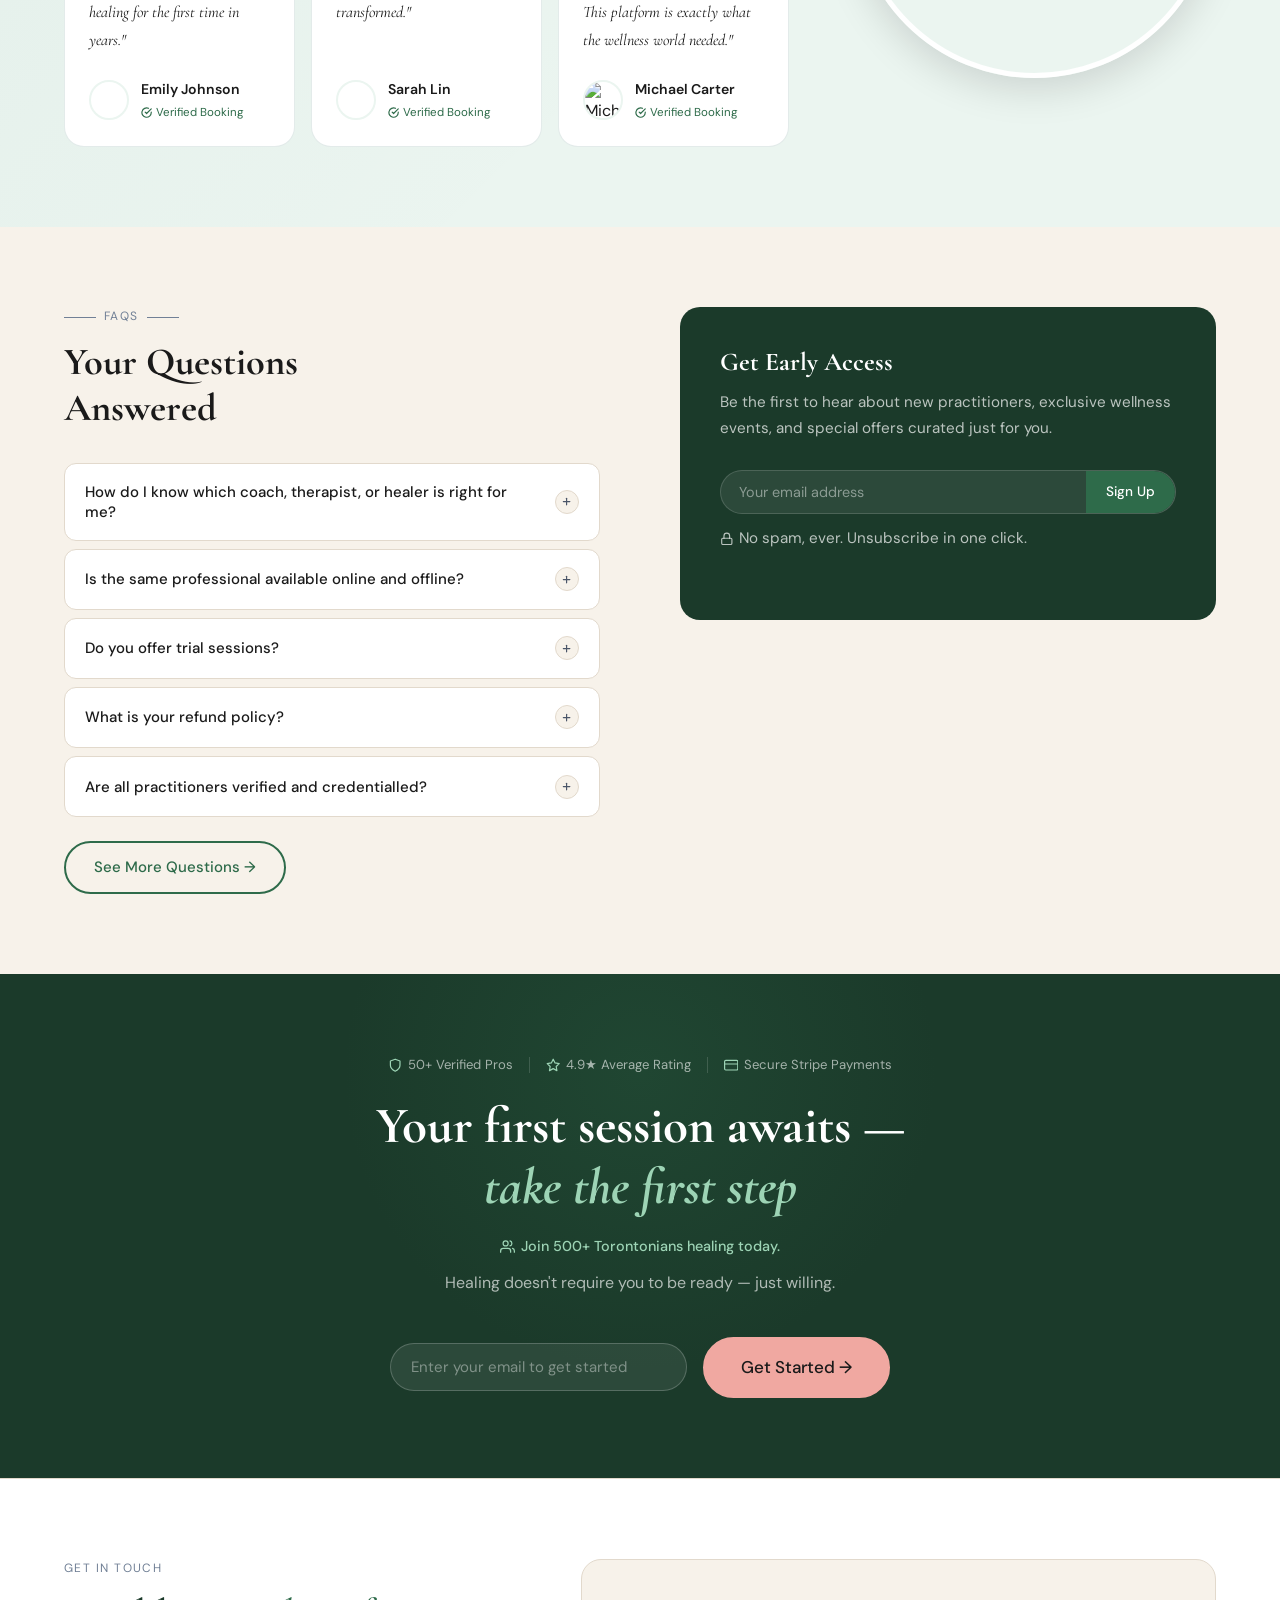
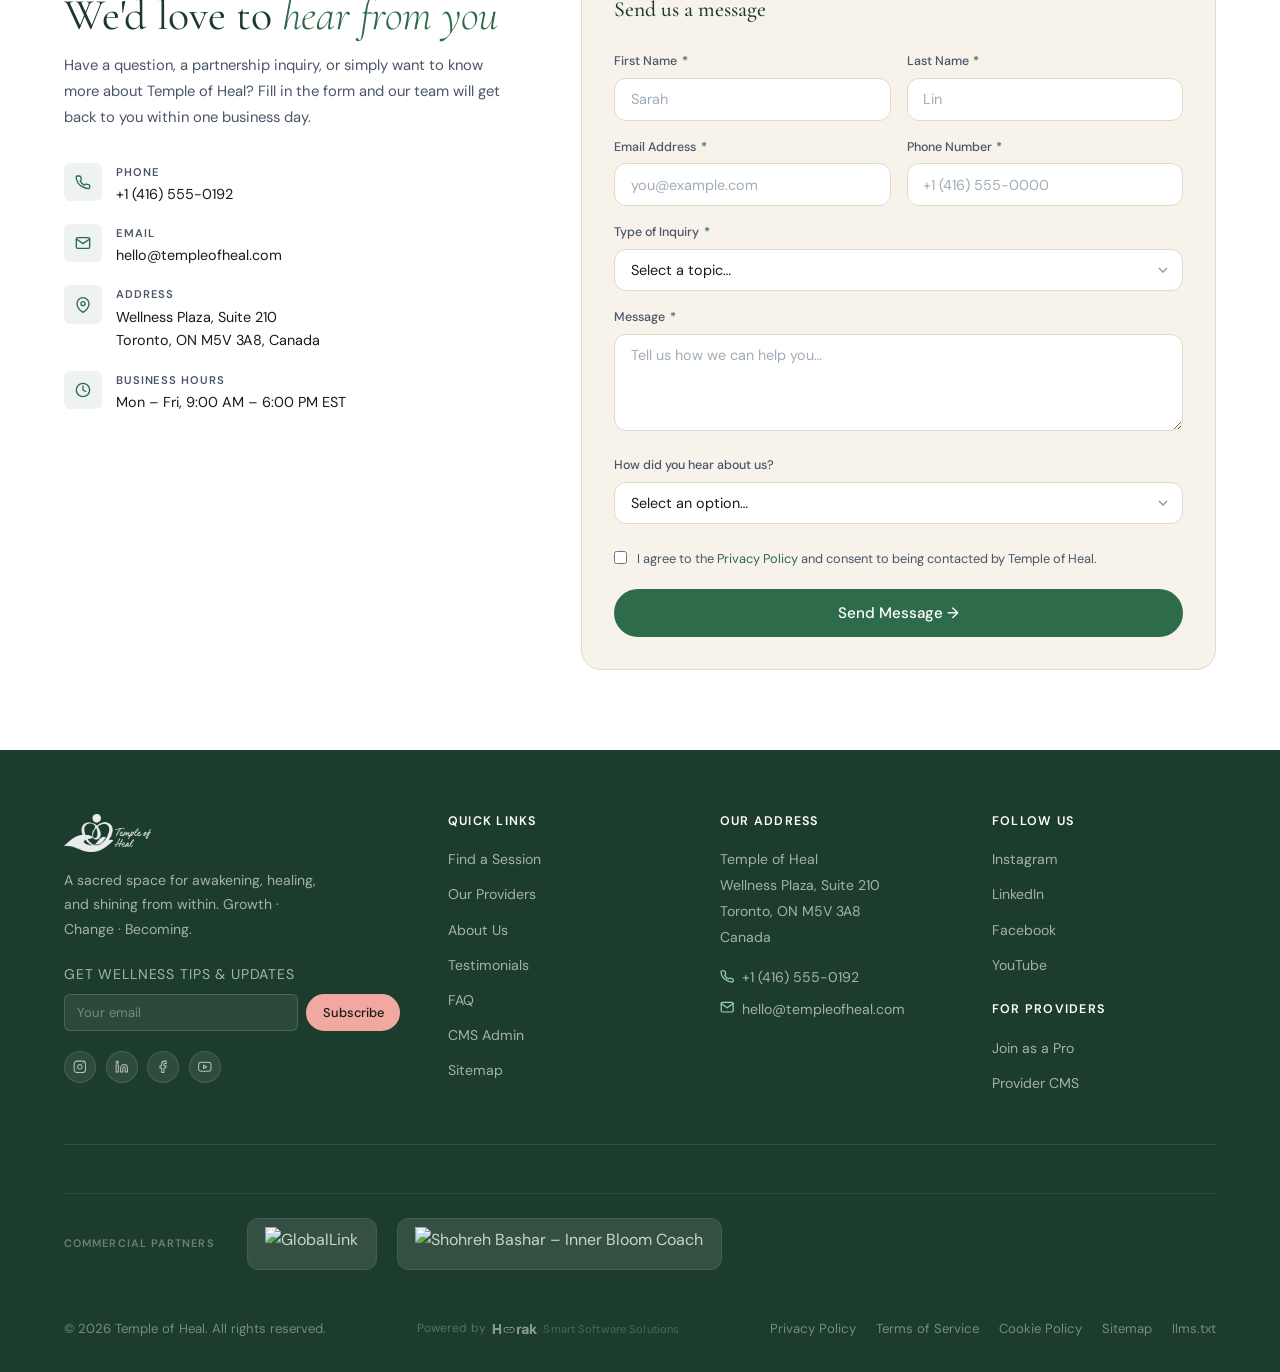
==== commit 2232c4b8: "Add Contact Us section with full form Two-column layout: info (phone, email, address, hours, social)" ====
--- a/index.html
+++ b/index.html
@@ -1118,12 +1118,145 @@
   </div>
 </section>
 
+<!-- ═══════════════════════════════════════════════
+     CONTACT
+════════════════════════════════════════════════ -->
+<section class="contact-section" id="contact" aria-labelledby="contact-heading">
+  <div class="container">
+    <div class="contact-grid">
+
+      <!-- Left: info -->
+      <div class="contact-info-col">
+        <span class="section-label">Get In Touch</span>
+        <h2 class="contact-heading" id="contact-heading">We'd love to <em>hear from you</em></h2>
+        <p class="contact-lead">Have a question, a partnership inquiry, or simply want to know more about Temple of Heal? Fill in the form and our team will get back to you within one business day.</p>
+
+        <div class="contact-details">
+          <div class="contact-detail">
+            <div class="contact-detail-icon">
+              <svg viewBox="0 0 24 24" fill="none" stroke="currentColor" stroke-width="2" stroke-linecap="round" stroke-linejoin="round"><path d="M22 16.92v3a2 2 0 0 1-2.18 2 19.79 19.79 0 0 1-8.63-3.07A19.5 19.5 0 0 1 4.69 13.6a19.79 19.79 0 0 1-3.07-8.67A2 2 0 0 1 3.6 2.94h3a2 2 0 0 1 2 1.72 12.84 12.84 0 0 0 .7 2.81 2 2 0 0 1-.45 2.11L7.91 10.6a16 16 0 0 0 6 6l1.02-.92a2 2 0 0 1 2.11-.45 12.84 12.84 0 0 0 2.81.7A2 2 0 0 1 22 17.92z"/></svg>
+            </div>
+            <div class="contact-detail-text">
+              <div class="contact-detail-label">Phone</div>
+              <div class="contact-detail-value"><a href="tel:+14165550192">+1 (416) 555-0192</a></div>
+            </div>
+          </div>
+          <div class="contact-detail">
+            <div class="contact-detail-icon">
+              <svg viewBox="0 0 24 24" fill="none" stroke="currentColor" stroke-width="2" stroke-linecap="round" stroke-linejoin="round"><path d="M4 4h16c1.1 0 2 .9 2 2v12c0 1.1-.9 2-2 2H4c-1.1 0-2-.9-2-2V6c0-1.1.9-2 2-2z"/><polyline points="22,6 12,13 2,6"/></svg>
+            </div>
+            <div class="contact-detail-text">
+              <div class="contact-detail-label">Email</div>
+              <div class="contact-detail-value"><a href="mailto:hello@templeofheal.com">hello@templeofheal.com</a></div>
+            </div>
+          </div>
+          <div class="contact-detail">
+            <div class="contact-detail-icon">
+              <svg viewBox="0 0 24 24" fill="none" stroke="currentColor" stroke-width="2" stroke-linecap="round" stroke-linejoin="round"><path d="M21 10c0 7-9 13-9 13s-9-6-9-13a9 9 0 0 1 18 0z"/><circle cx="12" cy="10" r="3"/></svg>
+            </div>
+            <div class="contact-detail-text">
+              <div class="contact-detail-label">Address</div>
+              <div class="contact-detail-value">Wellness Plaza, Suite 210<br>Toronto, ON M5V 3A8, Canada</div>
+            </div>
+          </div>
+          <div class="contact-detail">
+            <div class="contact-detail-icon">
+              <svg viewBox="0 0 24 24" fill="none" stroke="currentColor" stroke-width="2" stroke-linecap="round" stroke-linejoin="round"><circle cx="12" cy="12" r="10"/><polyline points="12 6 12 12 16 14"/></svg>
+            </div>
+            <div class="contact-detail-text">
+              <div class="contact-detail-label">Business Hours</div>
+              <div class="contact-detail-value">Mon – Fri, 9:00 AM – 6:00 PM EST</div>
+            </div>
+          </div>
+        </div>
+
+        <div class="footer-social" style="margin-top:0" aria-label="Social media links">
+          <a href="https://instagram.com/templeofheal" aria-label="Instagram" target="_blank" rel="noopener noreferrer"><svg viewBox="0 0 24 24" fill="none" stroke="currentColor" stroke-width="1.8" stroke-linecap="round" stroke-linejoin="round"><rect x="2" y="2" width="20" height="20" rx="5" ry="5"/><path d="M16 11.37A4 4 0 1 1 12.63 8 4 4 0 0 1 16 11.37z"/><line x1="17.5" y1="6.5" x2="17.51" y2="6.5"/></svg></a>
+          <a href="https://linkedin.com/company/templeofheal" aria-label="LinkedIn" target="_blank" rel="noopener noreferrer"><svg viewBox="0 0 24 24" fill="none" stroke="currentColor" stroke-width="1.8" stroke-linecap="round" stroke-linejoin="round"><path d="M16 8a6 6 0 0 1 6 6v7h-4v-7a2 2 0 0 0-2-2 2 2 0 0 0-2 2v7h-4v-7a6 6 0 0 1 6-6z"/><rect x="2" y="9" width="4" height="12"/><circle cx="4" cy="4" r="2"/></svg></a>
+          <a href="https://facebook.com/templeofheal" aria-label="Facebook" target="_blank" rel="noopener noreferrer"><svg viewBox="0 0 24 24" fill="none" stroke="currentColor" stroke-width="1.8" stroke-linecap="round" stroke-linejoin="round"><path d="M18 2h-3a5 5 0 0 0-5 5v3H7v4h3v8h4v-8h3l1-4h-4V7a1 1 0 0 1 1-1h3z"/></svg></a>
+        </div>
+      </div>
+
+      <!-- Right: form -->
+      <div class="contact-form-card">
+        <div id="cf-form-wrap">
+          <p class="contact-form-title">Send us a message</p>
+          <form id="contact-form" novalidate>
+            <div class="cf-grid">
+              <div class="cf-field">
+                <label class="cf-label" for="cf-fname">First Name <span class="req">*</span></label>
+                <input class="cf-input" type="text" id="cf-fname" placeholder="Sarah" autocomplete="given-name" required>
+              </div>
+              <div class="cf-field">
+                <label class="cf-label" for="cf-lname">Last Name <span class="req">*</span></label>
+                <input class="cf-input" type="text" id="cf-lname" placeholder="Lin" autocomplete="family-name" required>
+              </div>
+              <div class="cf-field">
+                <label class="cf-label" for="cf-email">Email Address <span class="req">*</span></label>
+                <input class="cf-input" type="email" id="cf-email" placeholder="you@example.com" autocomplete="email" required>
+                <p class="cf-error" id="cf-email-err">Please enter a valid email address.</p>
+              </div>
+              <div class="cf-field">
+                <label class="cf-label" for="cf-phone">Phone Number <span class="req">*</span></label>
+                <input class="cf-input" type="tel" id="cf-phone" placeholder="+1 (416) 555-0000" autocomplete="tel" required>
+                <p class="cf-error" id="cf-phone-err">Please enter your phone number.</p>
+              </div>
+              <div class="cf-field cf-full">
+                <label class="cf-label" for="cf-subject">Type of Inquiry <span class="req">*</span></label>
+                <select class="cf-input cf-select" id="cf-subject" required>
+                  <option value="" disabled selected>Select a topic…</option>
+                  <option>Book a Session</option>
+                  <option>Become a Provider</option>
+                  <option>General Question</option>
+                  <option>Partnership &amp; Collaboration</option>
+                  <option>Press &amp; Media</option>
+                  <option>Technical Support</option>
+                  <option>Other</option>
+                </select>
+                <p class="cf-error" id="cf-subject-err">Please select a topic.</p>
+              </div>
+              <div class="cf-field cf-full">
+                <label class="cf-label" for="cf-message">Message <span class="req">*</span></label>
+                <textarea class="cf-input" id="cf-message" rows="4" placeholder="Tell us how we can help you…" required style="resize:vertical"></textarea>
+                <p class="cf-error" id="cf-message-err">Please enter your message.</p>
+              </div>
+              <div class="cf-field cf-full">
+                <label class="cf-label" for="cf-source">How did you hear about us?</label>
+                <select class="cf-input cf-select" id="cf-source">
+                  <option value="" disabled selected>Select an option…</option>
+                  <option>Google Search</option>
+                  <option>Social Media</option>
+                  <option>Friend or Referral</option>
+                  <option>Podcast or Blog</option>
+                  <option>Event or Workshop</option>
+                  <option>Other</option>
+                </select>
+              </div>
+              <div class="cf-check-row cf-full">
+                <input type="checkbox" id="cf-consent" required>
+                <label for="cf-consent">I agree to the <a href="/privacy">Privacy Policy</a> and consent to being contacted by Temple of Heal.</label>
+              </div>
+            </div>
+            <button type="submit" class="cf-submit">Send Message →</button>
+          </form>
+        </div>
+        <div class="cf-success" id="cf-success">
+          <div class="cf-success-icon"><svg viewBox="0 0 24 24" fill="none" stroke="currentColor" stroke-width="2.5" stroke-linecap="round" stroke-linejoin="round"><polyline points="20 6 9 17 4 12"/></svg></div>
+          <h3>Message sent! 🌿</h3>
+          <p>Thank you for reaching out. We'll get back to you within one business day at the email you provided.</p>
+        </div>
+      </div>
+
+    </div>
+  </div>
+</section>
+
 </main>
 
 <!-- ═══════════════════════════════════════════════
      FOOTER
 ════════════════════════════════════════════════ -->
-<footer class="site-footer" id="contact" aria-label="Site footer">
+<footer class="site-footer" aria-label="Site footer">
   <div class="container">
     <div class="footer-grid">
       <!-- Brand -->
@@ -1327,6 +1460,46 @@
 <!-- Scripts -->
 <script src="js/cms-data.js"></script>
 <script src="js/main.js" defer></script>
+<script>
+  document.getElementById('contact-form').addEventListener('submit', function(e) {
+    e.preventDefault();
+    const v = id => document.getElementById(id);
+    let ok = true;
+
+    const fields = [
+      { el: v('cf-fname'),    err: null,              check: el => el.value.trim() },
+      { el: v('cf-lname'),    err: null,              check: el => el.value.trim() },
+      { el: v('cf-email'),    err: 'cf-email-err',    check: el => /\S+@\S+\.\S+/.test(el.value) },
+      { el: v('cf-phone'),    err: 'cf-phone-err',    check: el => el.value.trim().length >= 7 },
+      { el: v('cf-subject'),  err: 'cf-subject-err',  check: el => el.value },
+      { el: v('cf-message'),  err: 'cf-message-err',  check: el => el.value.trim().length >= 5 },
+    ];
+
+    fields.forEach(({ el, err, check }) => {
+      const valid = check(el);
+      el.classList.toggle('error', !valid);
+      if (err) document.getElementById(err).classList.toggle('show', !valid);
+      if (!valid) ok = false;
+    });
+
+    if (!v('cf-consent').checked) {
+      alert('Please agree to the Privacy Policy before submitting.'); ok = false;
+    }
+
+    if (ok) {
+      v('cf-form-wrap').style.display = 'none';
+      v('cf-success').style.display = 'block';
+    }
+  });
+
+  document.getElementById('contact-form').querySelectorAll('.cf-input').forEach(el => {
+    el.addEventListener('input', () => {
+      el.classList.remove('error');
+      const err = document.getElementById(el.id.replace('cf-', 'cf-') + '-err');
+      if (err) err.classList.remove('show');
+    });
+  });
+</script>
 
 </body>
 </html>
--- a/css/styles.css
+++ b/css/styles.css
@@ -1404,6 +1404,118 @@
 }
 .cta-input-wrap input::placeholder { color: rgba(255,255,255,.4); }
 
+/* ── CONTACT SECTION ─────────────────────────────────────────── */
+.contact-section {
+  padding: var(--section-y) 0;
+  background: var(--white);
+  border-top: 1px solid var(--border);
+}
+.contact-grid {
+  display: grid;
+  grid-template-columns: 1fr 1.4fr;
+  gap: 4rem;
+  align-items: start;
+}
+.contact-info-col { }
+.contact-info-col .section-label { text-align: left; }
+.contact-info-col .section-label::before { display: none; }
+.contact-info-col .section-label::after  { display: none; }
+.contact-heading {
+  font-family: var(--f-head);
+  font-size: clamp(2rem, 4vw, 2.75rem);
+  font-weight: 400;
+  color: var(--nav-bg);
+  line-height: 1.15;
+  margin-bottom: .75rem;
+}
+.contact-heading em { font-style: italic; color: var(--primary); font-weight: 300; }
+.contact-lead {
+  font-size: .925rem;
+  color: var(--text-mid);
+  line-height: 1.75;
+  margin-bottom: 2rem;
+}
+.contact-details { display: flex; flex-direction: column; gap: 1.1rem; margin-bottom: 2rem; }
+.contact-detail {
+  display: flex; align-items: flex-start; gap: .85rem;
+}
+.contact-detail-icon {
+  width: 2.4rem; height: 2.4rem; border-radius: var(--radius-sm);
+  background: rgba(46,107,74,.08);
+  display: flex; align-items: center; justify-content: center;
+  flex-shrink: 0;
+}
+.contact-detail-icon svg { width: 1rem; height: 1rem; color: var(--primary); }
+.contact-detail-text { }
+.contact-detail-label { font-size: .7rem; text-transform: uppercase; letter-spacing: .08em; color: var(--text-mid); font-weight: 600; margin-bottom: .1rem; }
+.contact-detail-value { font-size: .9rem; color: var(--text); }
+.contact-detail-value a { color: var(--text); }
+.contact-detail-value a:hover { color: var(--primary); }
+
+/* Form card */
+.contact-form-card {
+  background: var(--cream);
+  border-radius: var(--radius-lg);
+  padding: 2rem 2rem 2rem;
+  border: 1px solid var(--border);
+}
+.contact-form-title { font-family: var(--f-head); font-size: 1.35rem; color: var(--nav-bg); font-weight: 500; margin-bottom: 1.5rem; }
+.cf-grid { display: grid; grid-template-columns: 1fr 1fr; gap: 1rem; }
+.cf-grid .cf-full { grid-column: 1/-1; }
+.cf-field { margin-bottom: 0; }
+.cf-label { display: block; font-size: .78rem; font-weight: 500; color: var(--text-mid); margin-bottom: .4rem; }
+.cf-label .req { color: var(--primary); margin-left: .1rem; }
+.cf-input {
+  width: 100%; padding: .7rem .95rem;
+  border: 1.5px solid var(--border); border-radius: var(--radius);
+  font-size: .9rem; font-family: var(--f-body); color: var(--text);
+  background: var(--white); outline: none; box-sizing: border-box;
+  transition: border-color .2s, box-shadow .2s;
+}
+.cf-input:focus { border-color: var(--primary); box-shadow: 0 0 0 3px rgba(46,107,74,.09); }
+.cf-input::placeholder { color: #A0ADB8; }
+.cf-input.error { border-color: #e53e3e; }
+.cf-select {
+  appearance: none;
+  background-image: url("data:image/svg+xml,%3Csvg xmlns='http://www.w3.org/2000/svg' width='10' height='6' viewBox='0 0 10 6'%3E%3Cpath fill='none' stroke='%239a9a9a' stroke-width='1.5' d='M1 1l4 4 4-4'/%3E%3C/svg%3E");
+  background-repeat: no-repeat; background-position: right .9rem center;
+  padding-right: 2.5rem;
+}
+.cf-error { font-size: .72rem; color: #e53e3e; margin-top: .3rem; display: none; }
+.cf-error.show { display: block; }
+.cf-check-row {
+  display: flex; align-items: flex-start; gap: .6rem;
+  font-size: .8rem; color: var(--text-mid); margin-top: .5rem;
+}
+.cf-check-row input[type="checkbox"] { accent-color: var(--primary); margin-top: .15rem; flex-shrink: 0; }
+.cf-check-row a { color: var(--primary); }
+.cf-submit {
+  width: 100%; padding: .85rem;
+  background: var(--primary); color: var(--white);
+  border: none; border-radius: var(--radius-pill);
+  font-size: .95rem; font-weight: 500; font-family: var(--f-body);
+  cursor: pointer; margin-top: 1.25rem;
+  transition: background .2s, transform .15s;
+}
+.cf-submit:hover { background: var(--primary-h); transform: translateY(-1px); }
+.cf-success {
+  display: none; text-align: center; padding: 2rem 1rem;
+}
+.cf-success-icon {
+  width: 3.5rem; height: 3.5rem; border-radius: 50%;
+  background: rgba(56,161,105,.1); margin: 0 auto 1rem;
+  display: flex; align-items: center; justify-content: center;
+}
+.cf-success-icon svg { width: 1.75rem; height: 1.75rem; color: #38a169; }
+.cf-success h3 { font-family: var(--f-head); font-size: 1.5rem; color: var(--nav-bg); margin-bottom: .5rem; }
+.cf-success p { font-size: .875rem; color: var(--text-mid); line-height: 1.7; }
+
+@media (max-width: 860px) {
+  .contact-grid { grid-template-columns: 1fr; gap: 2.5rem; }
+  .cf-grid { grid-template-columns: 1fr; }
+  .cf-grid .cf-full { grid-column: 1; }
+}
+
 /* ── FOOTER ──────────────────────────────────────────────────── */
 .site-footer {
   background: var(--footer-bg);
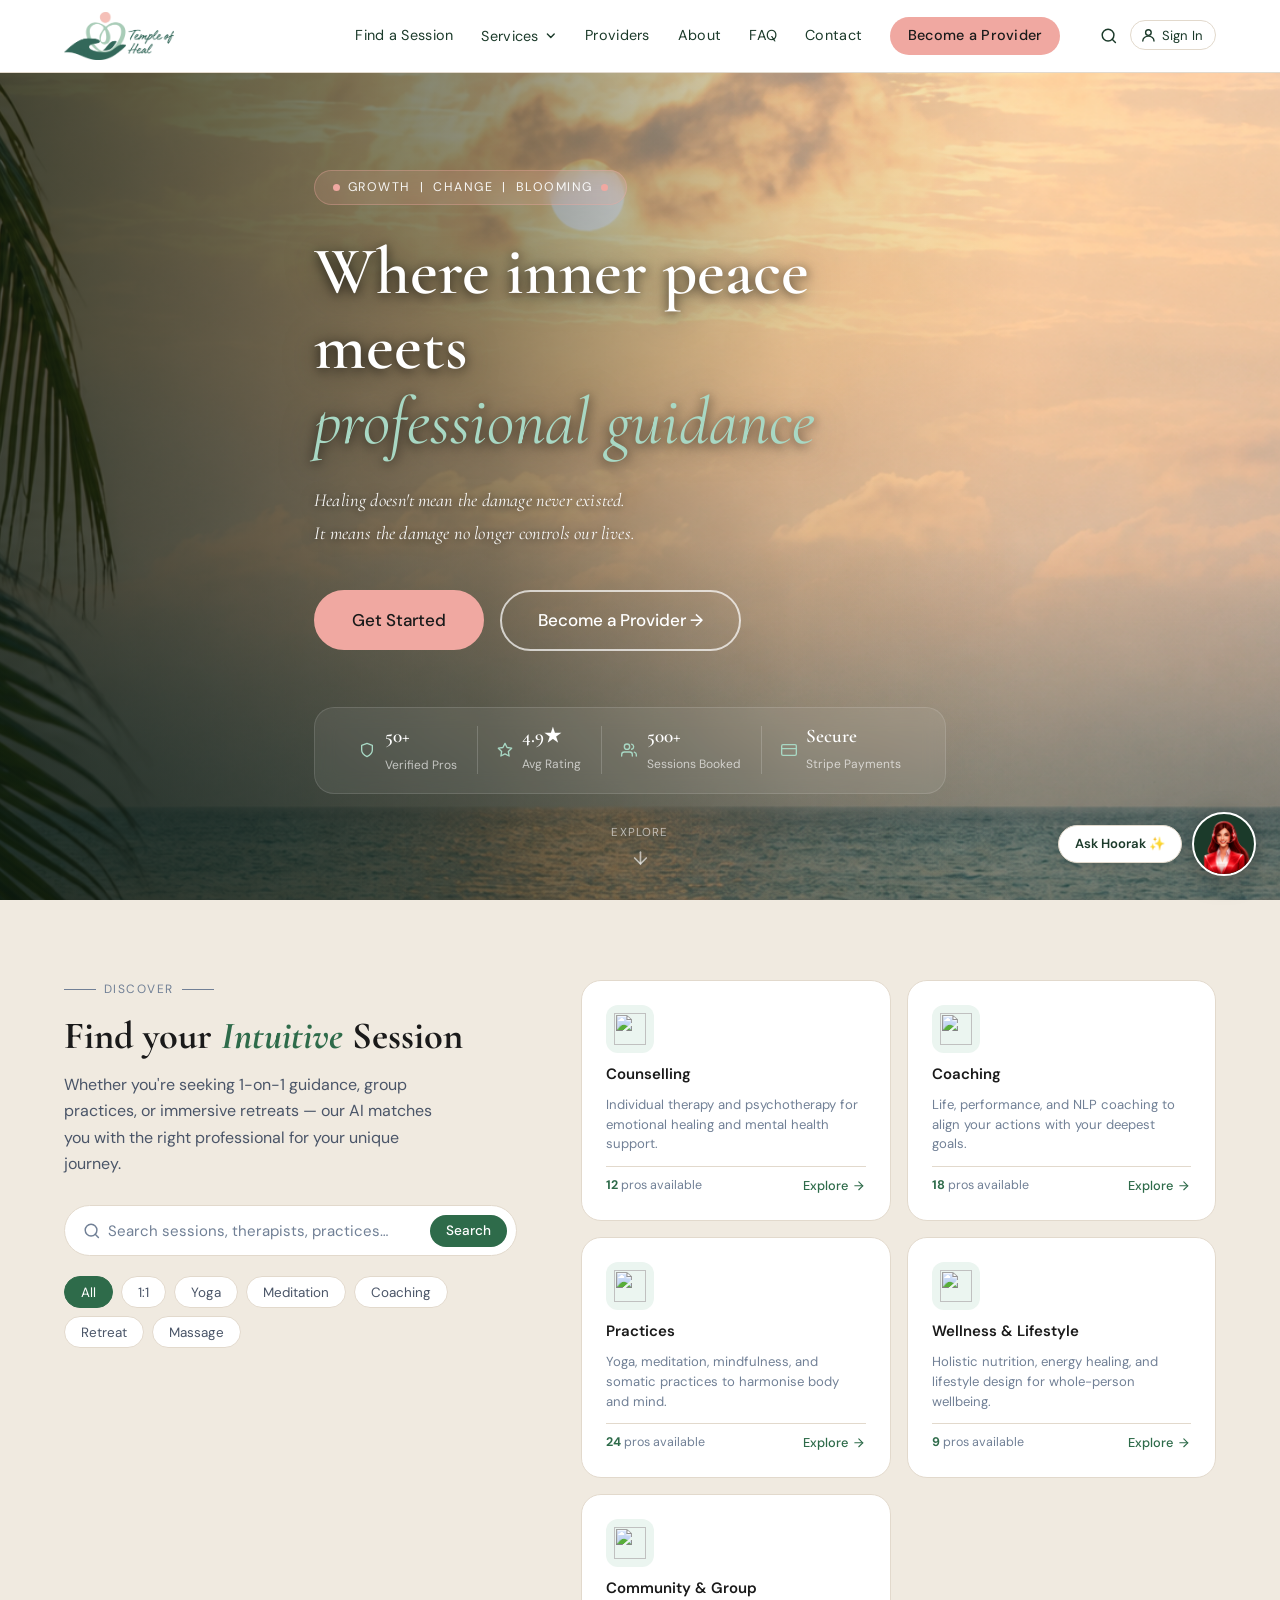
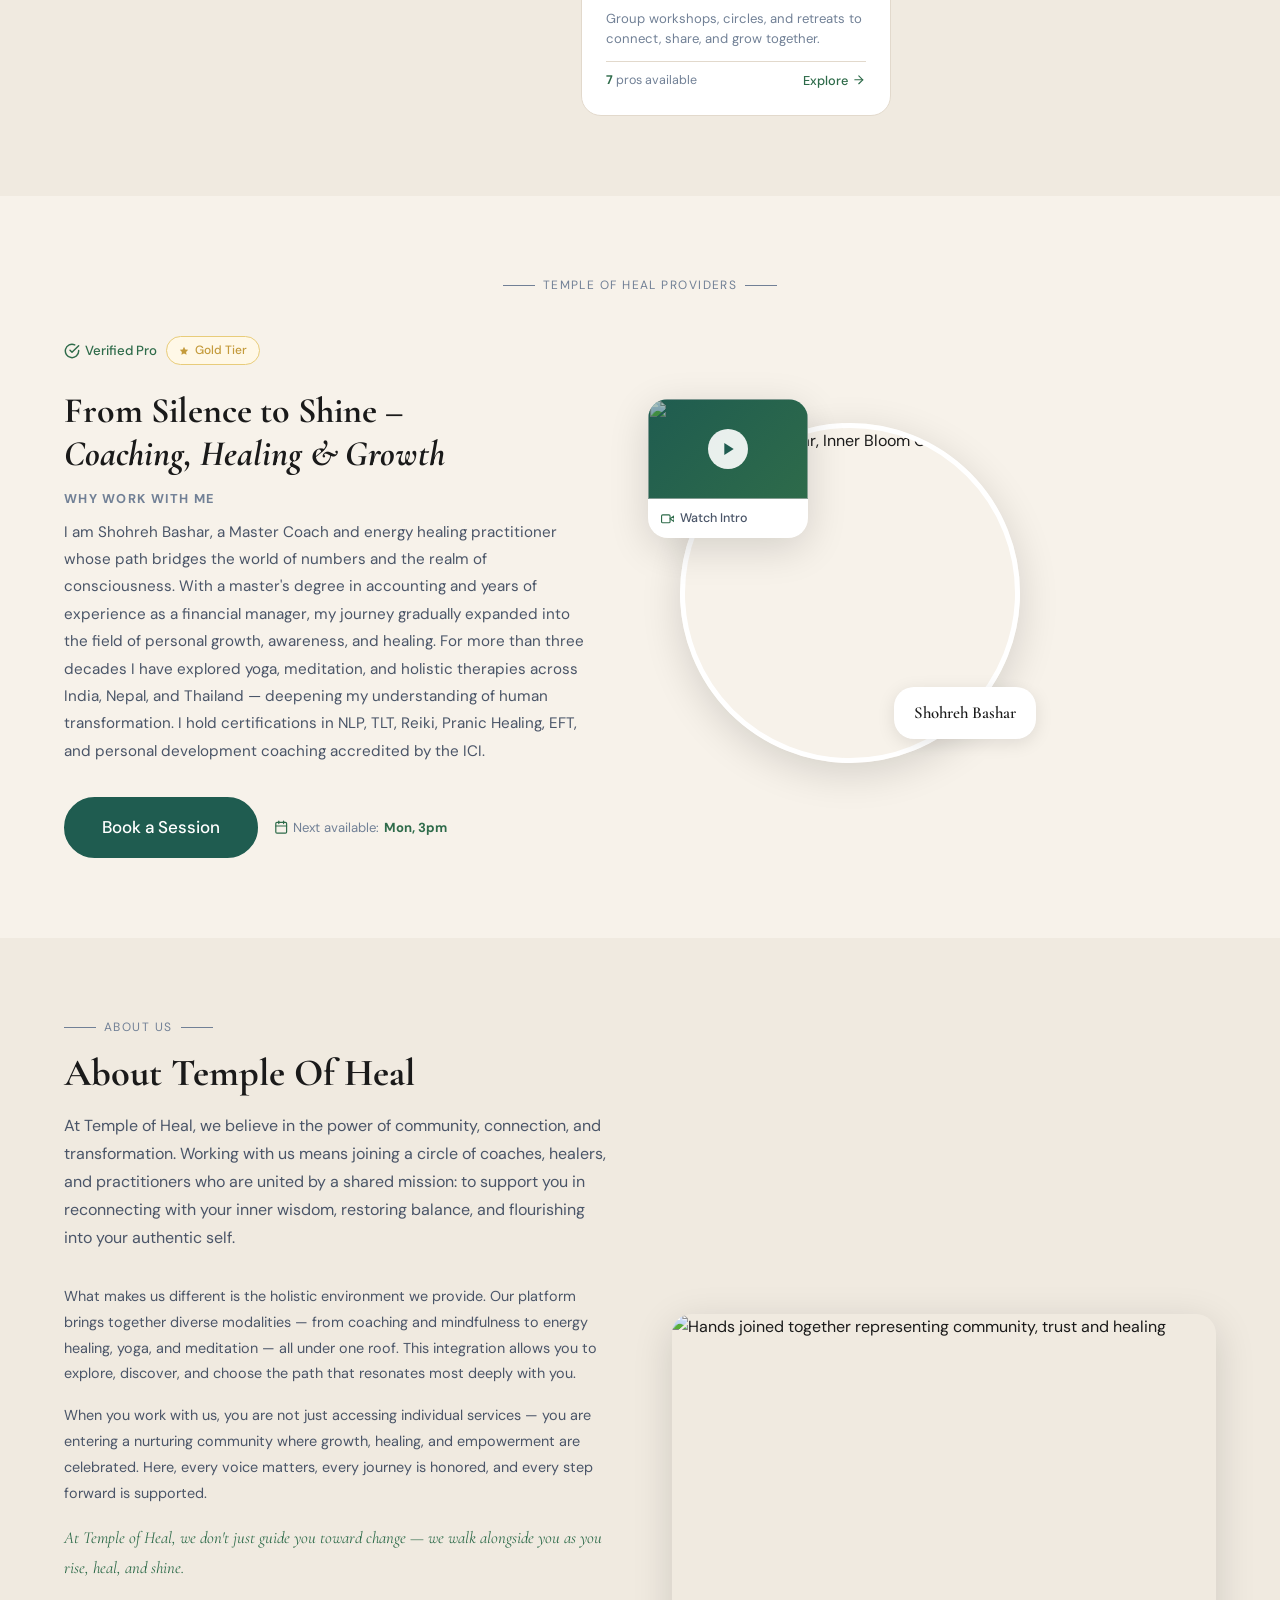
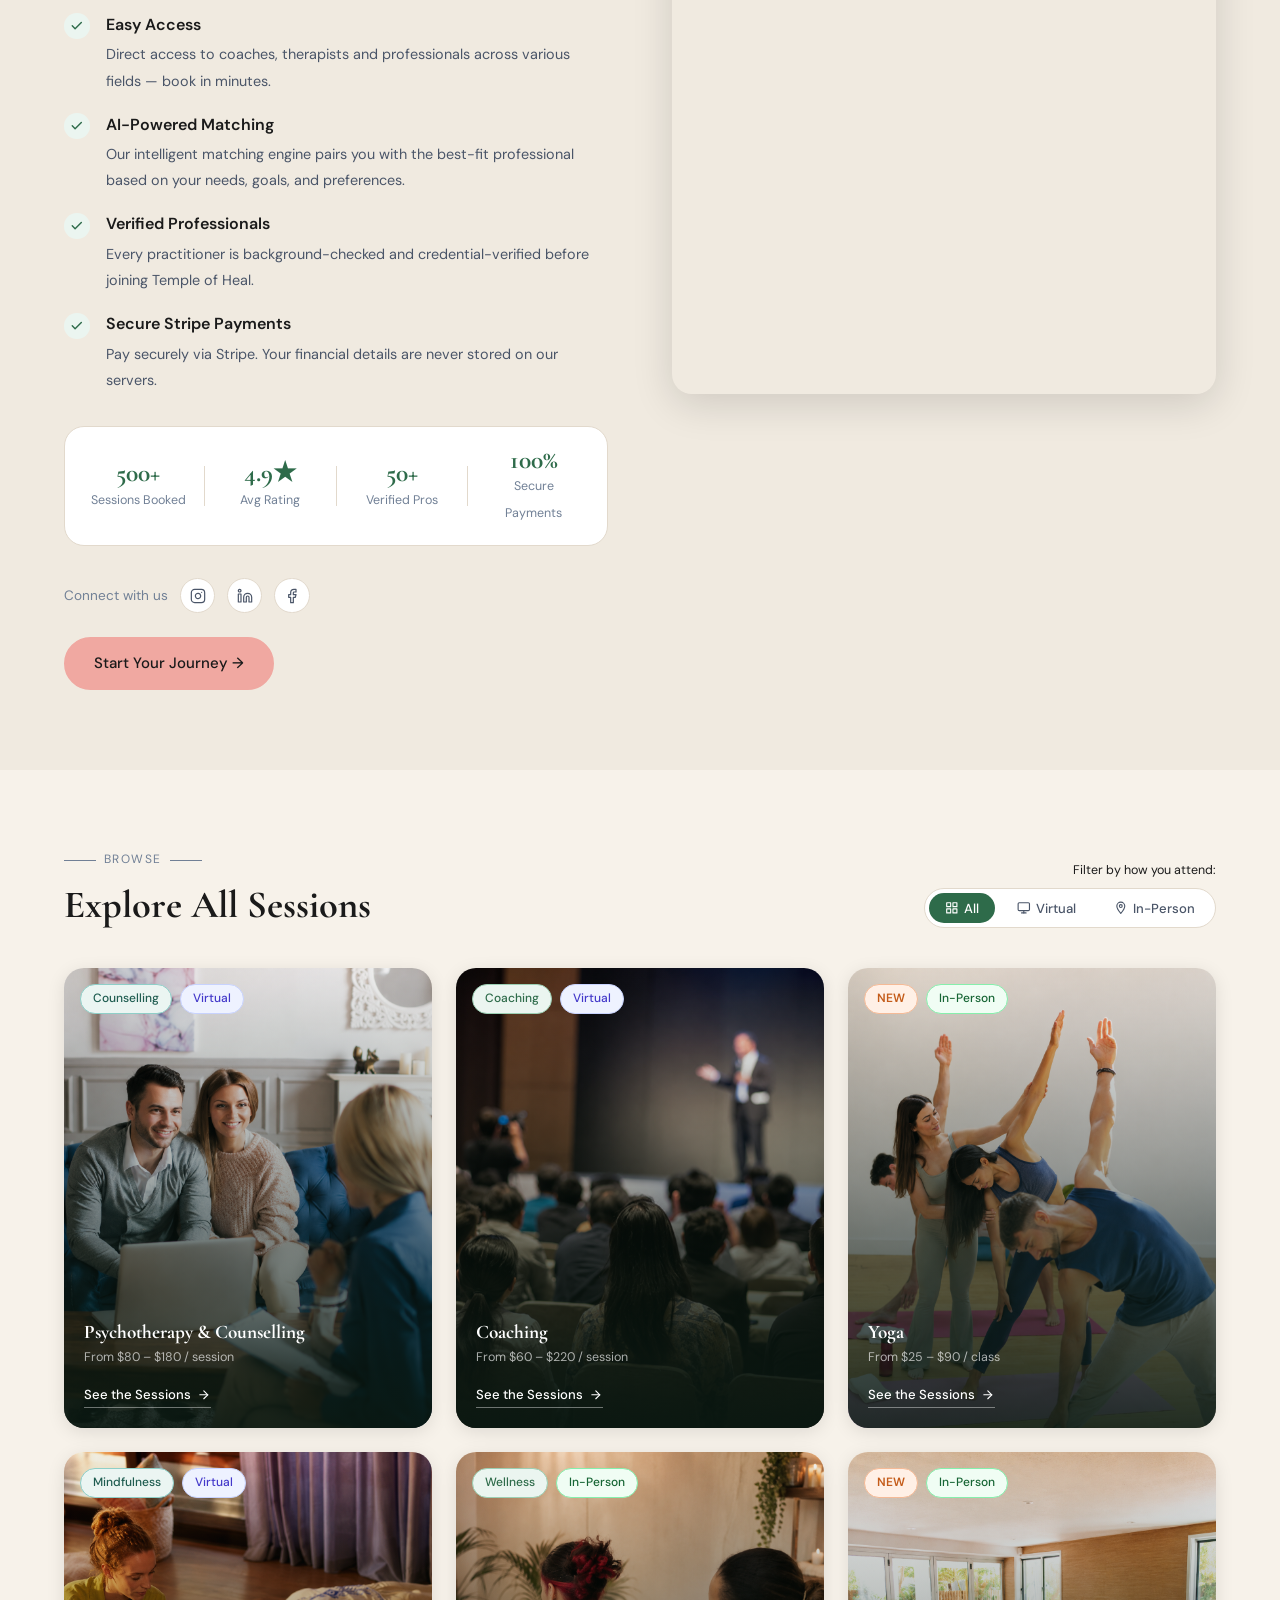
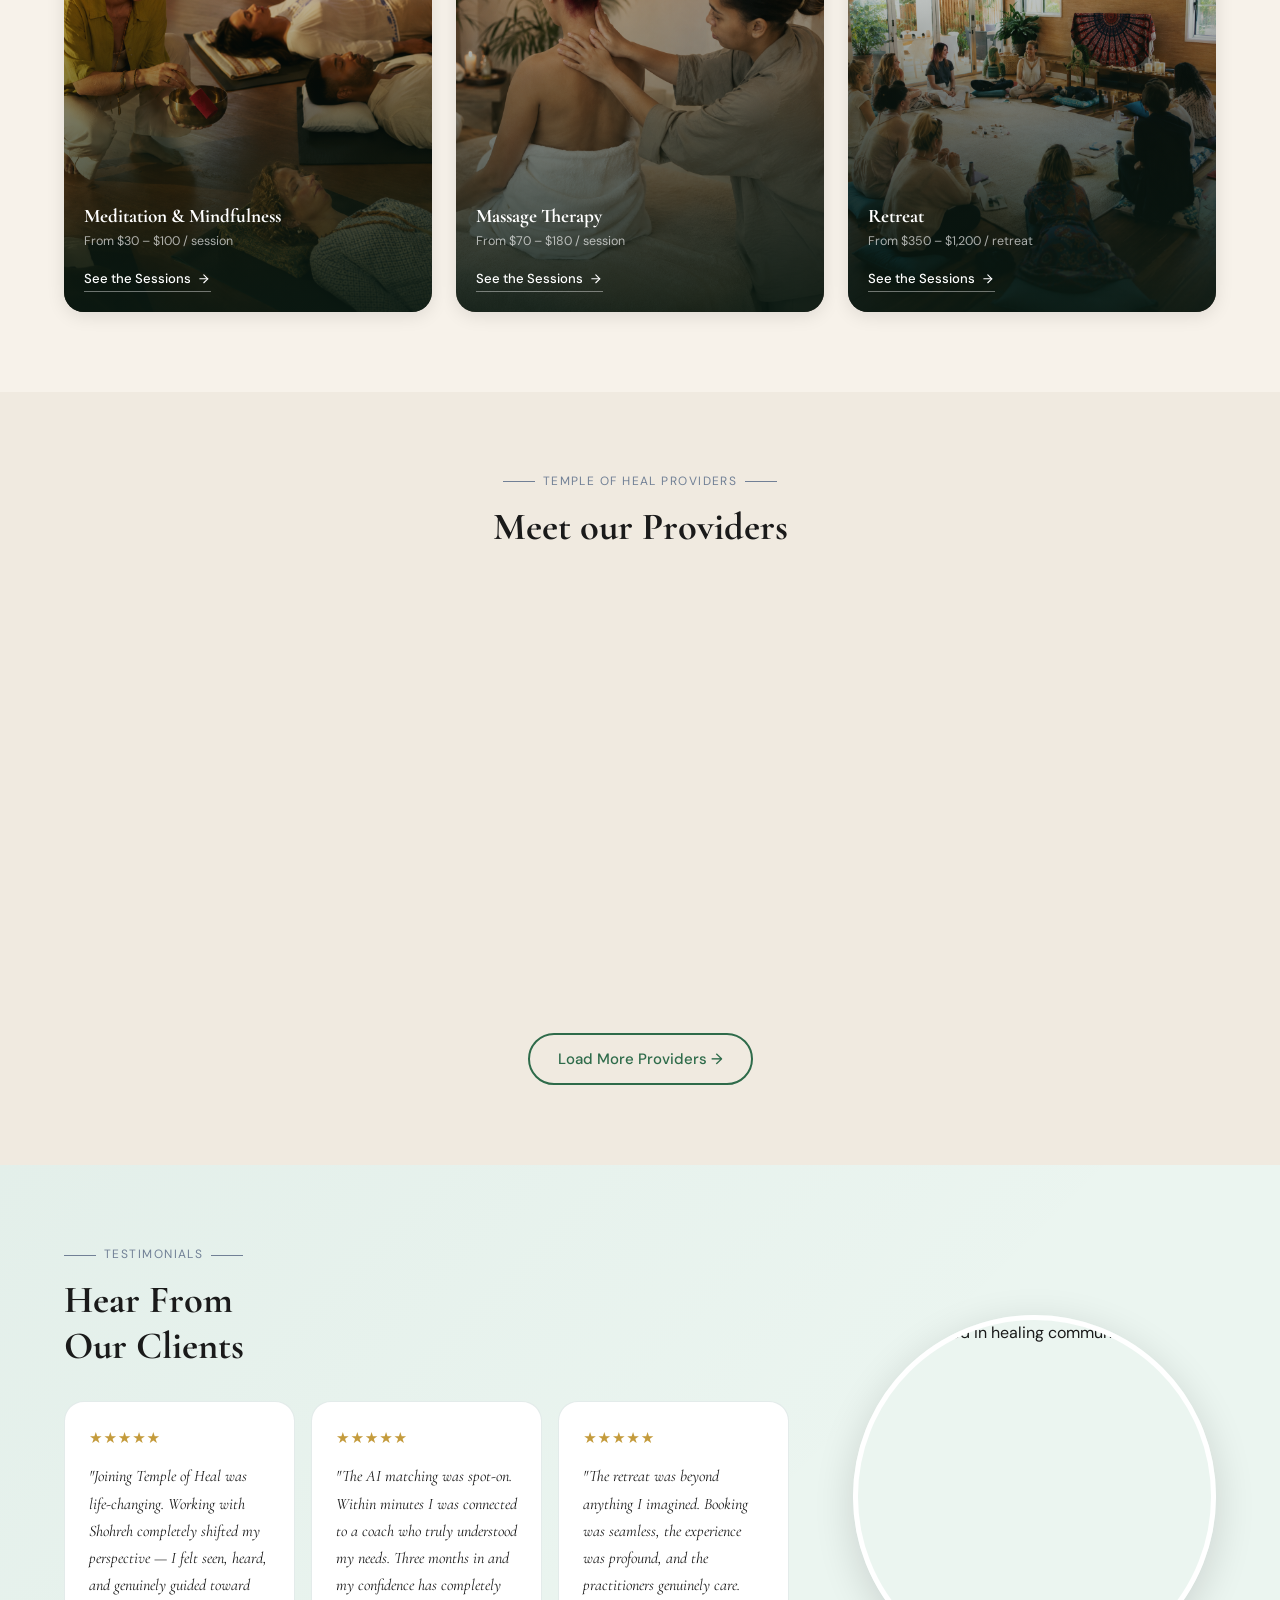
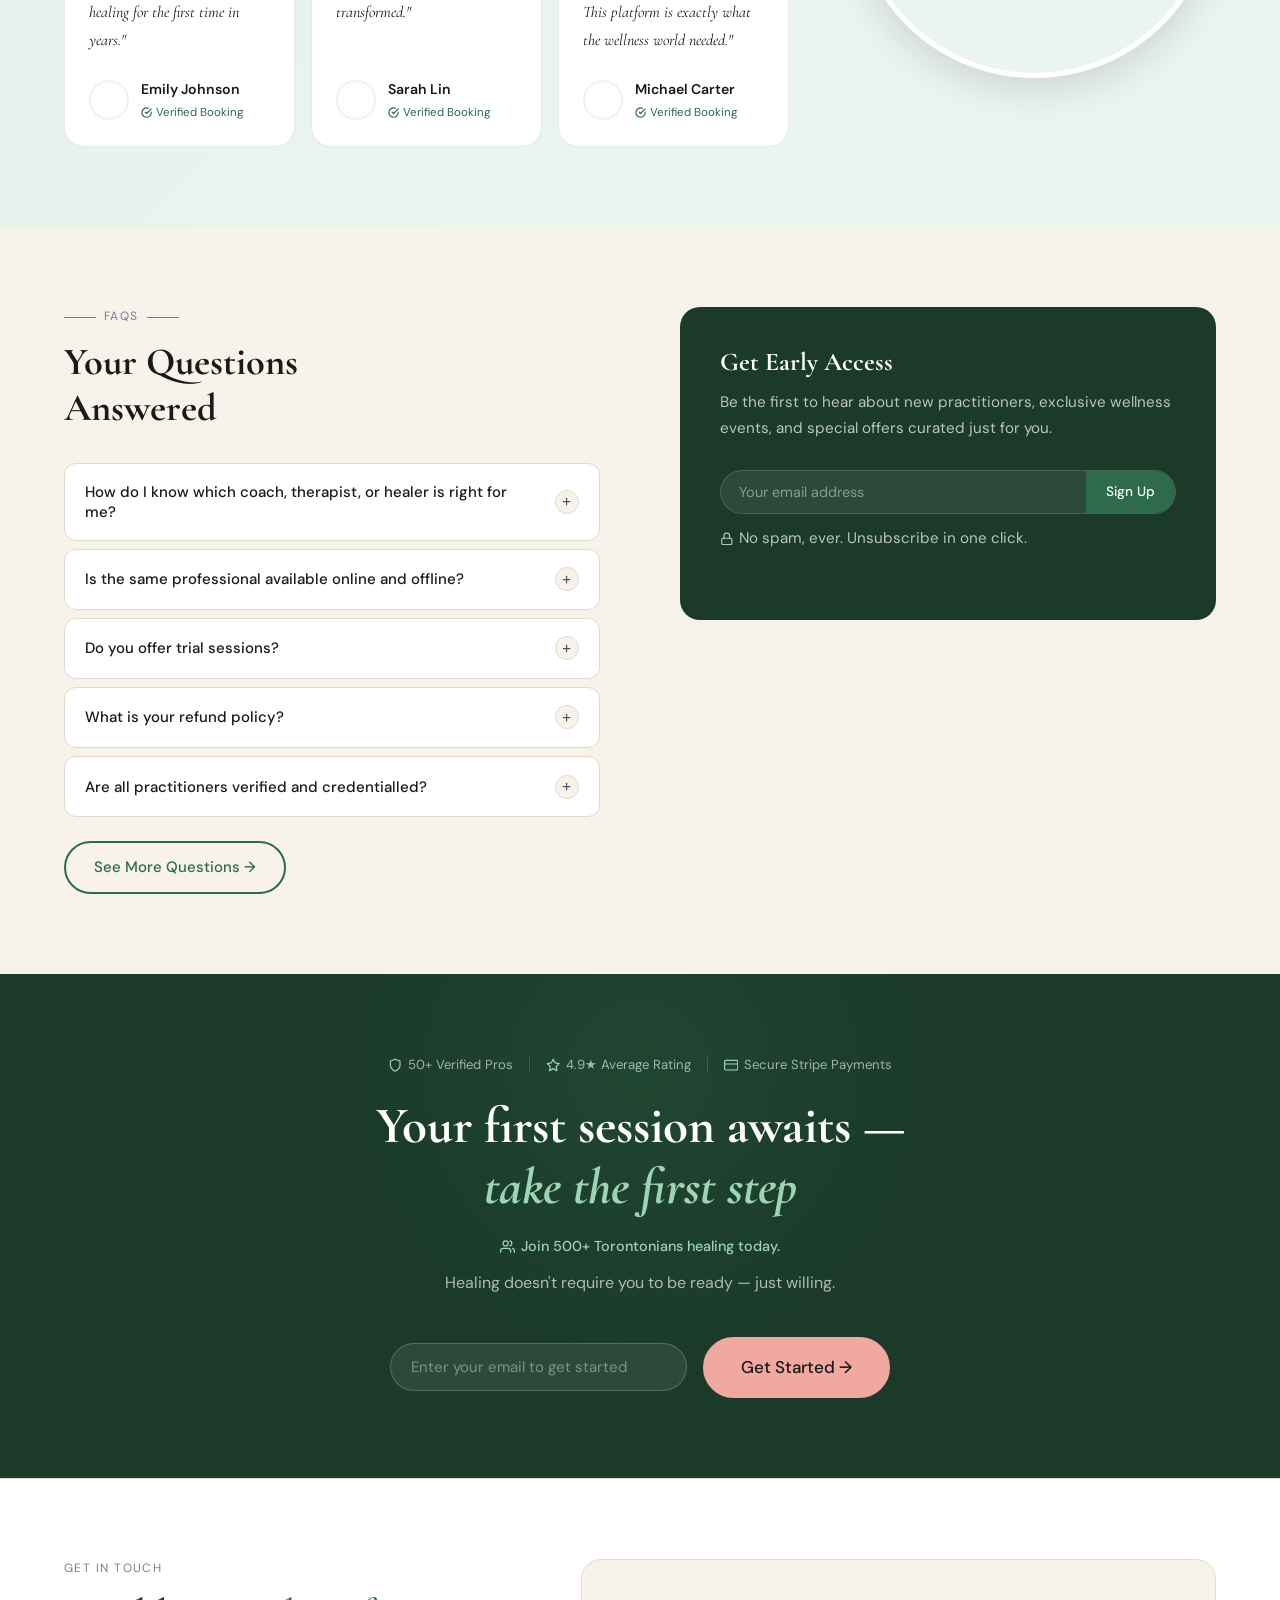
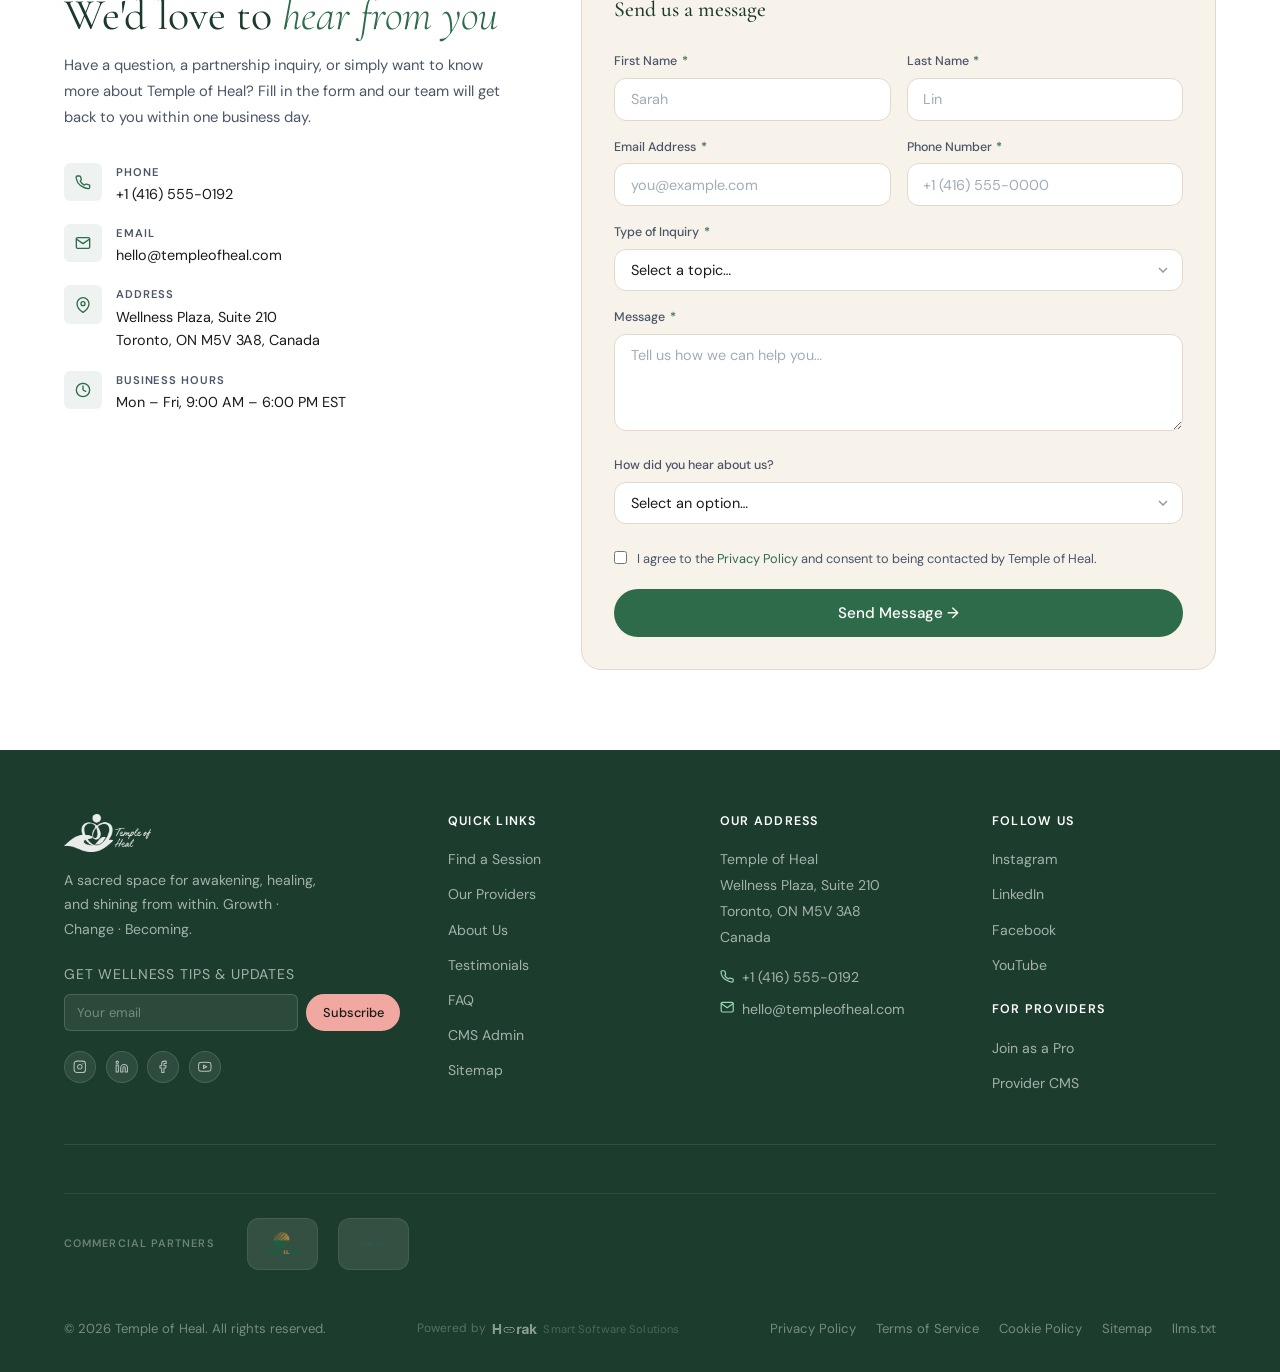
==== commit 0079efe5: "Add partner logos to footer (GlobalLink + Shohreh Bashar) Co-Authored-By: Claude Sonnet 4.6 <noreply" ====
--- a/index.html
+++ b/index.html
@@ -1347,10 +1347,10 @@
       <span class="partners-label">Commercial Partners</span>
       <div class="partners-logos">
         <a href="https://globallink.com" target="_blank" rel="noopener noreferrer" class="partner-logo-link" aria-label="GlobalLink">
-          <img src="assets/partner-globallink.png" alt="GlobalLink" class="partner-logo">
+          <img src="assets/Add-a-subheading-47-150x150.png" alt="GlobalLink" class="partner-logo">
         </a>
         <a href="https://shohrehbashar.com" target="_blank" rel="noopener noreferrer" class="partner-logo-link" aria-label="Shohreh Bashar – Inner Bloom Coach">
-          <img src="assets/partner-shohreh.png" alt="Shohreh Bashar – Inner Bloom Coach" class="partner-logo">
+          <img src="assets/Add-a-subheading-46-150x150.png" alt="Shohreh Bashar – Inner Bloom Coach" class="partner-logo">
         </a>
       </div>
     </div>
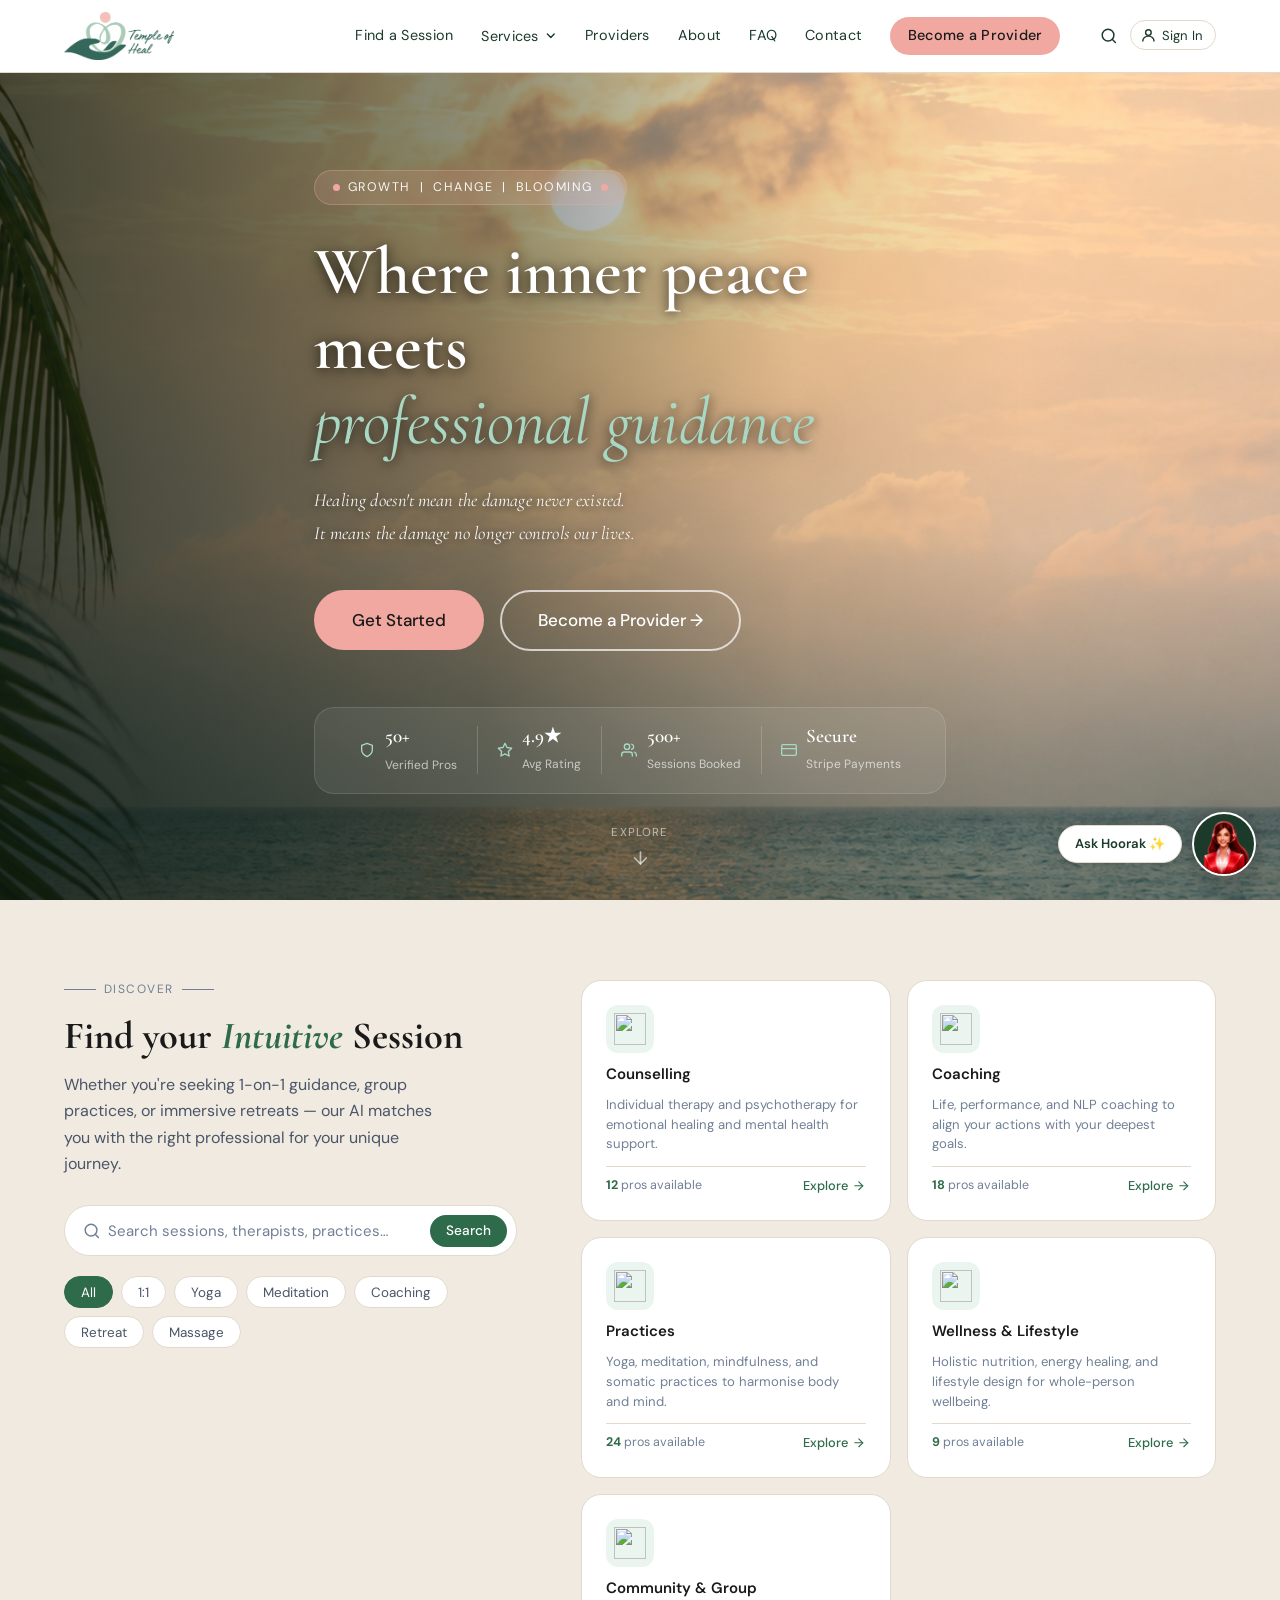
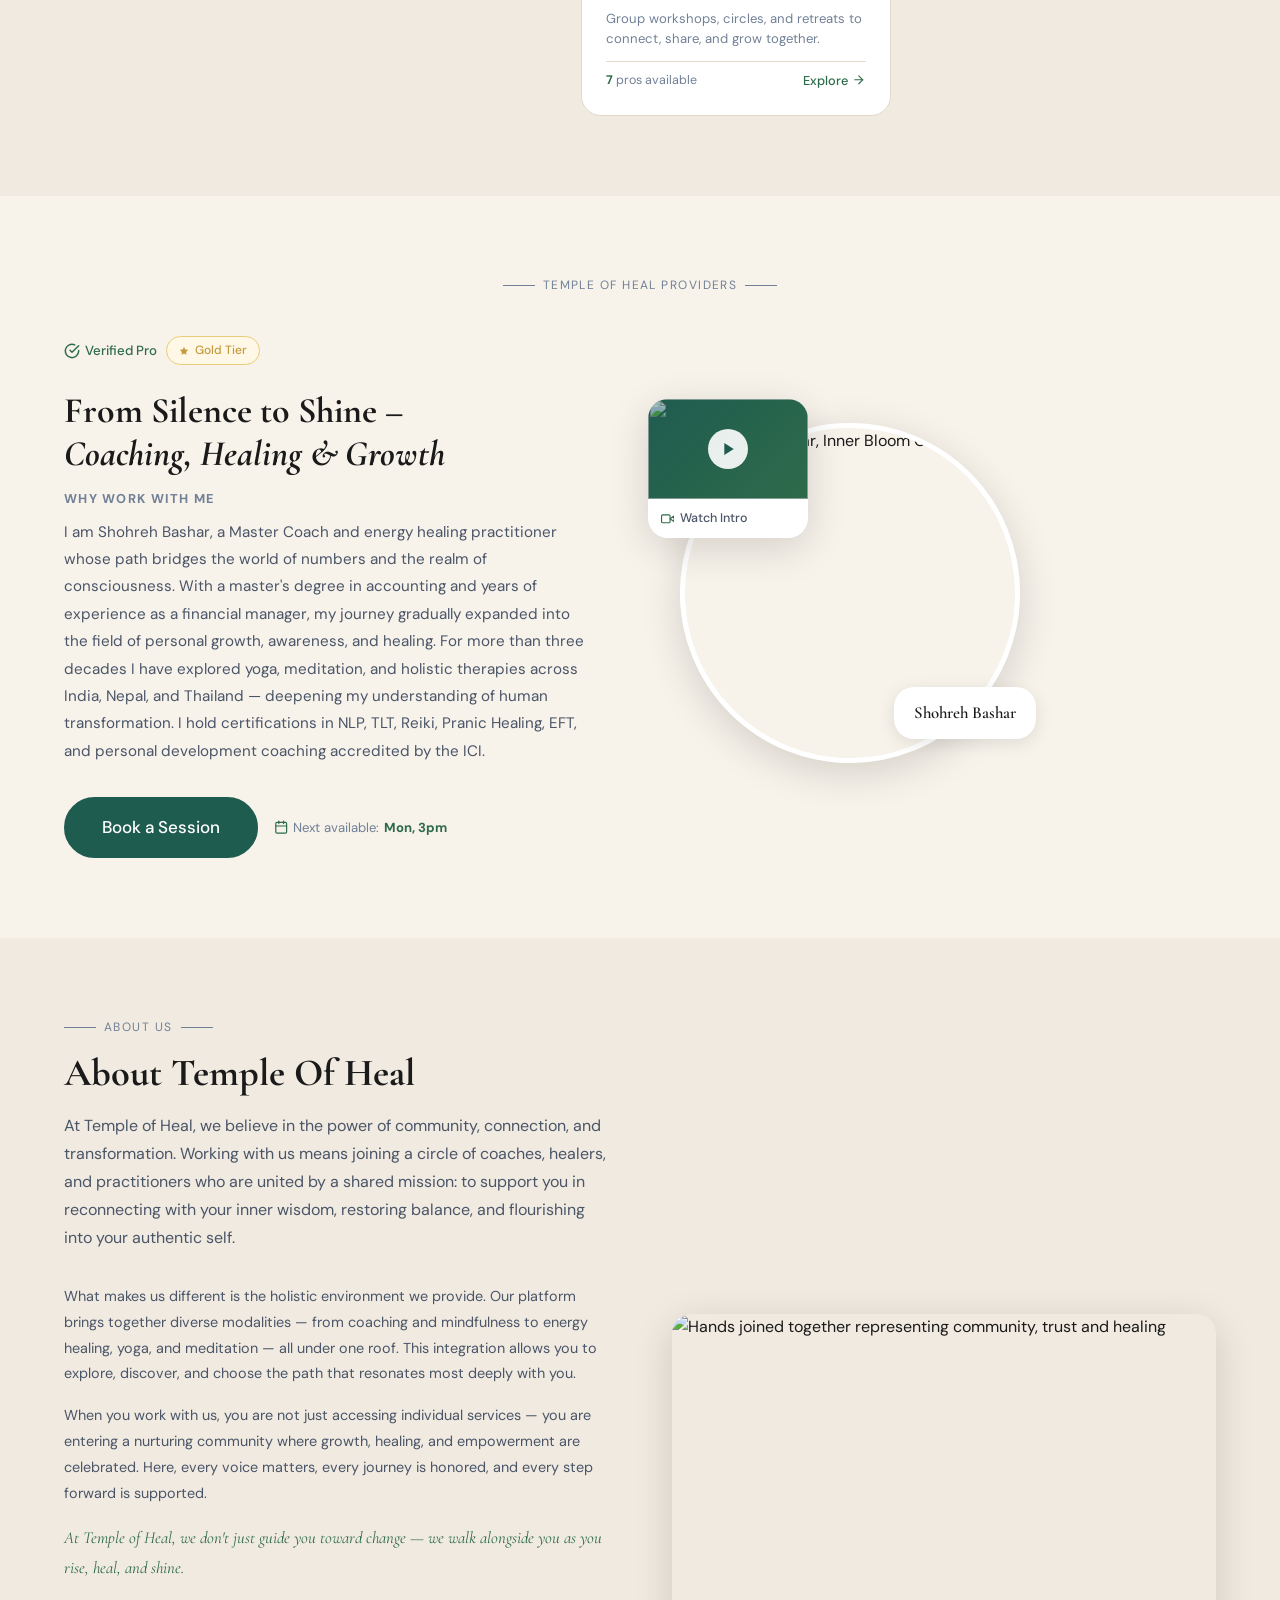
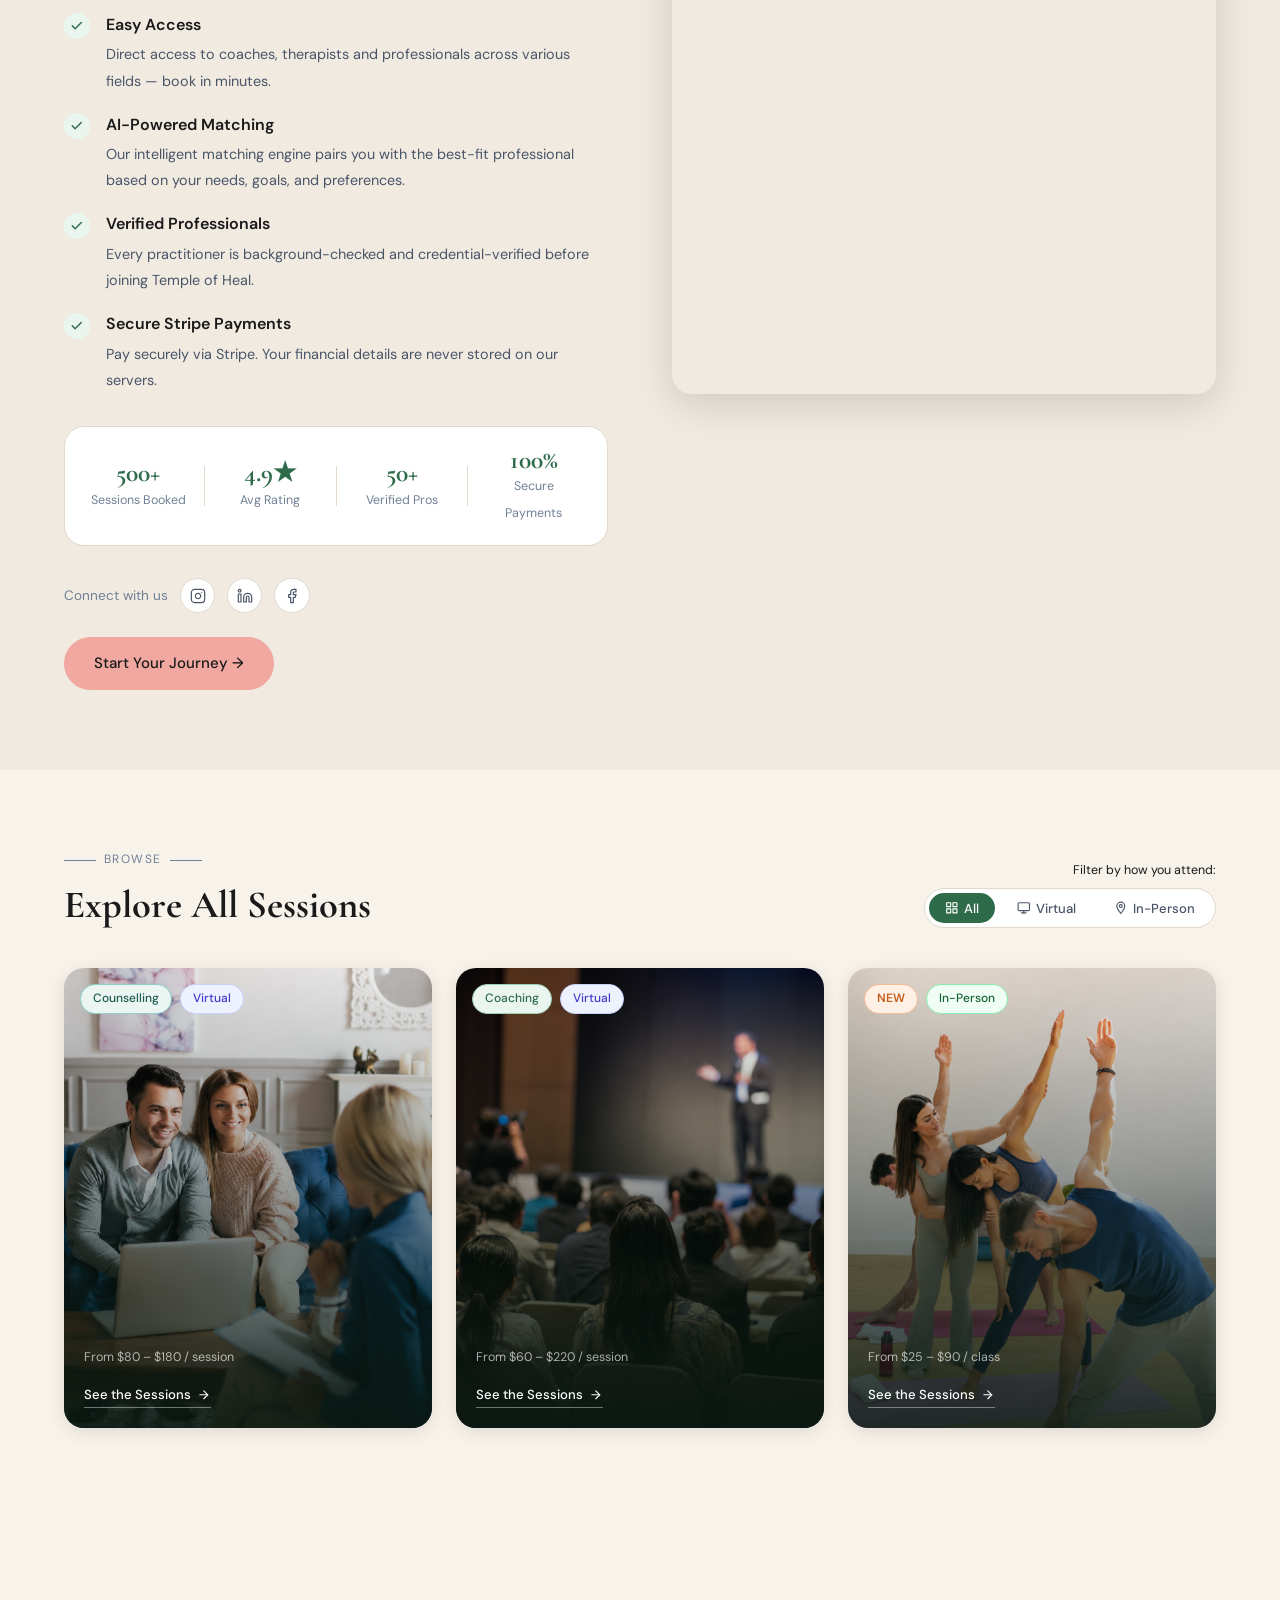
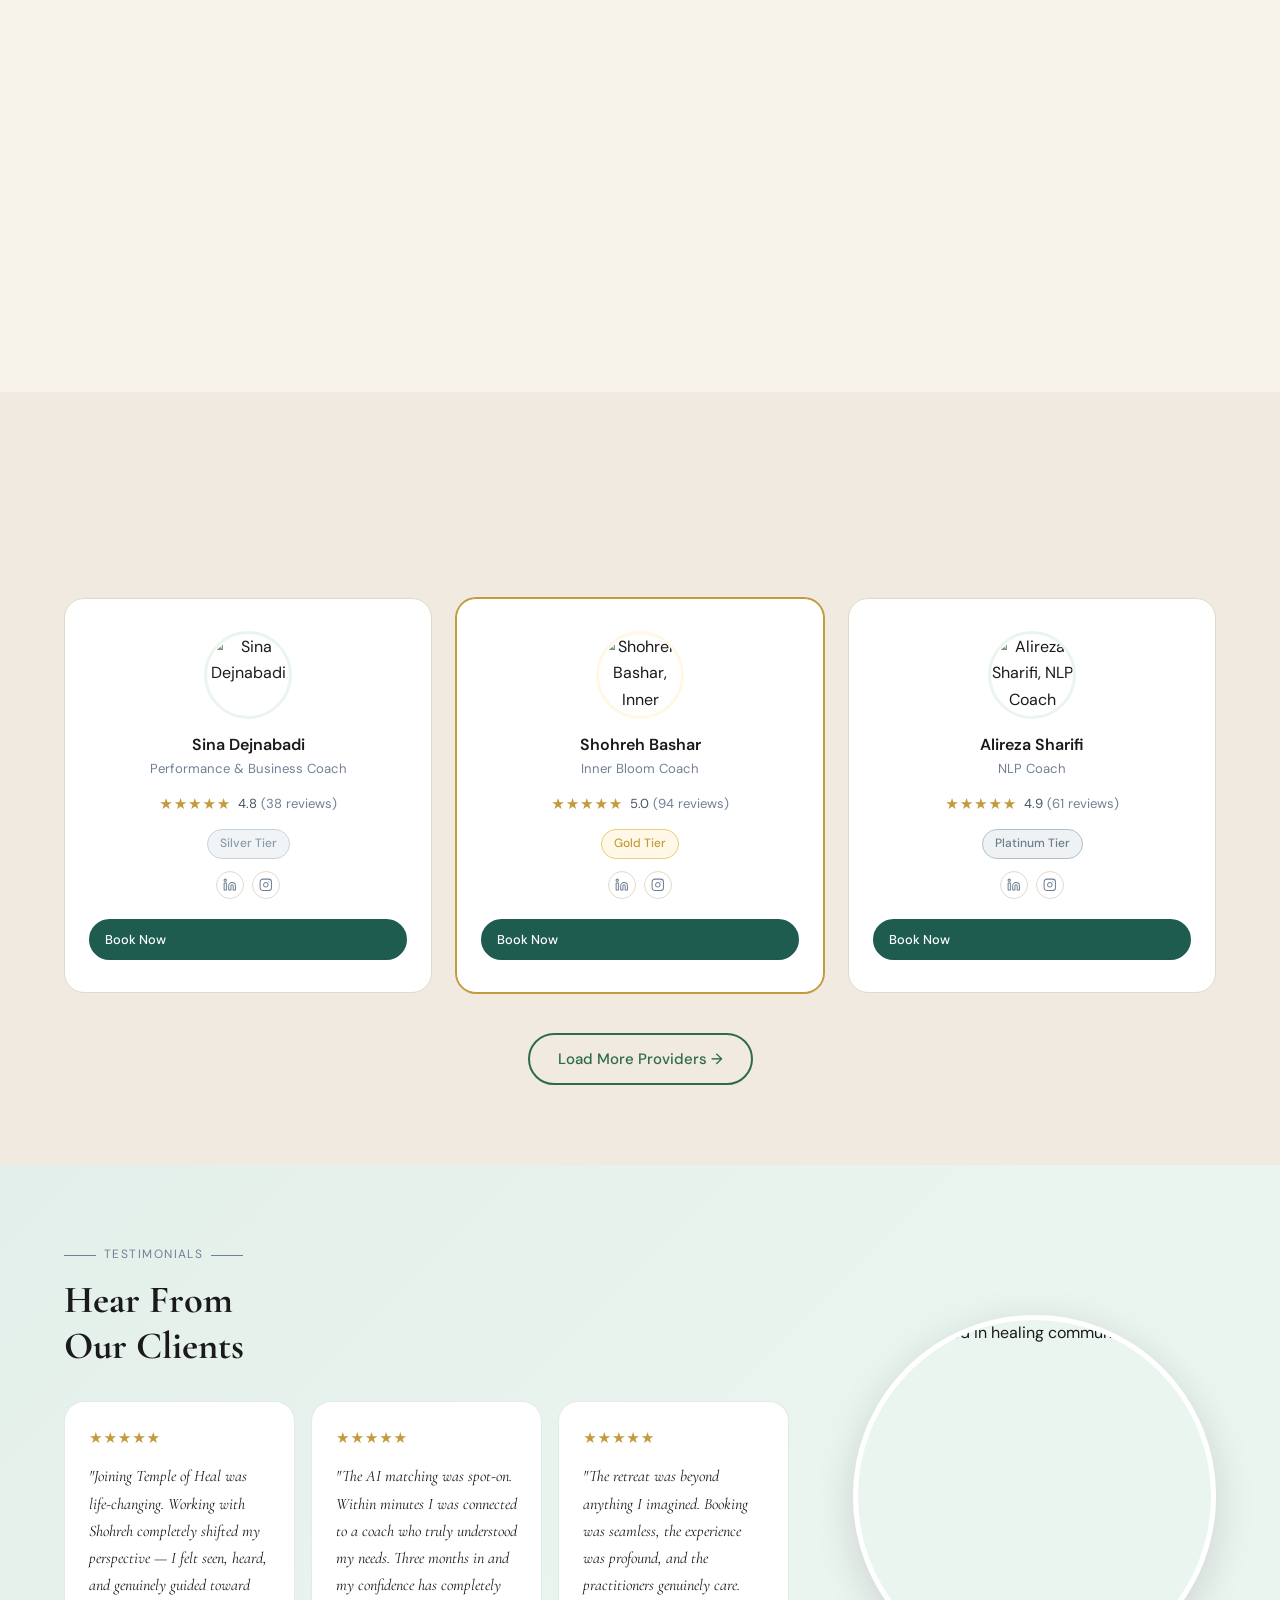
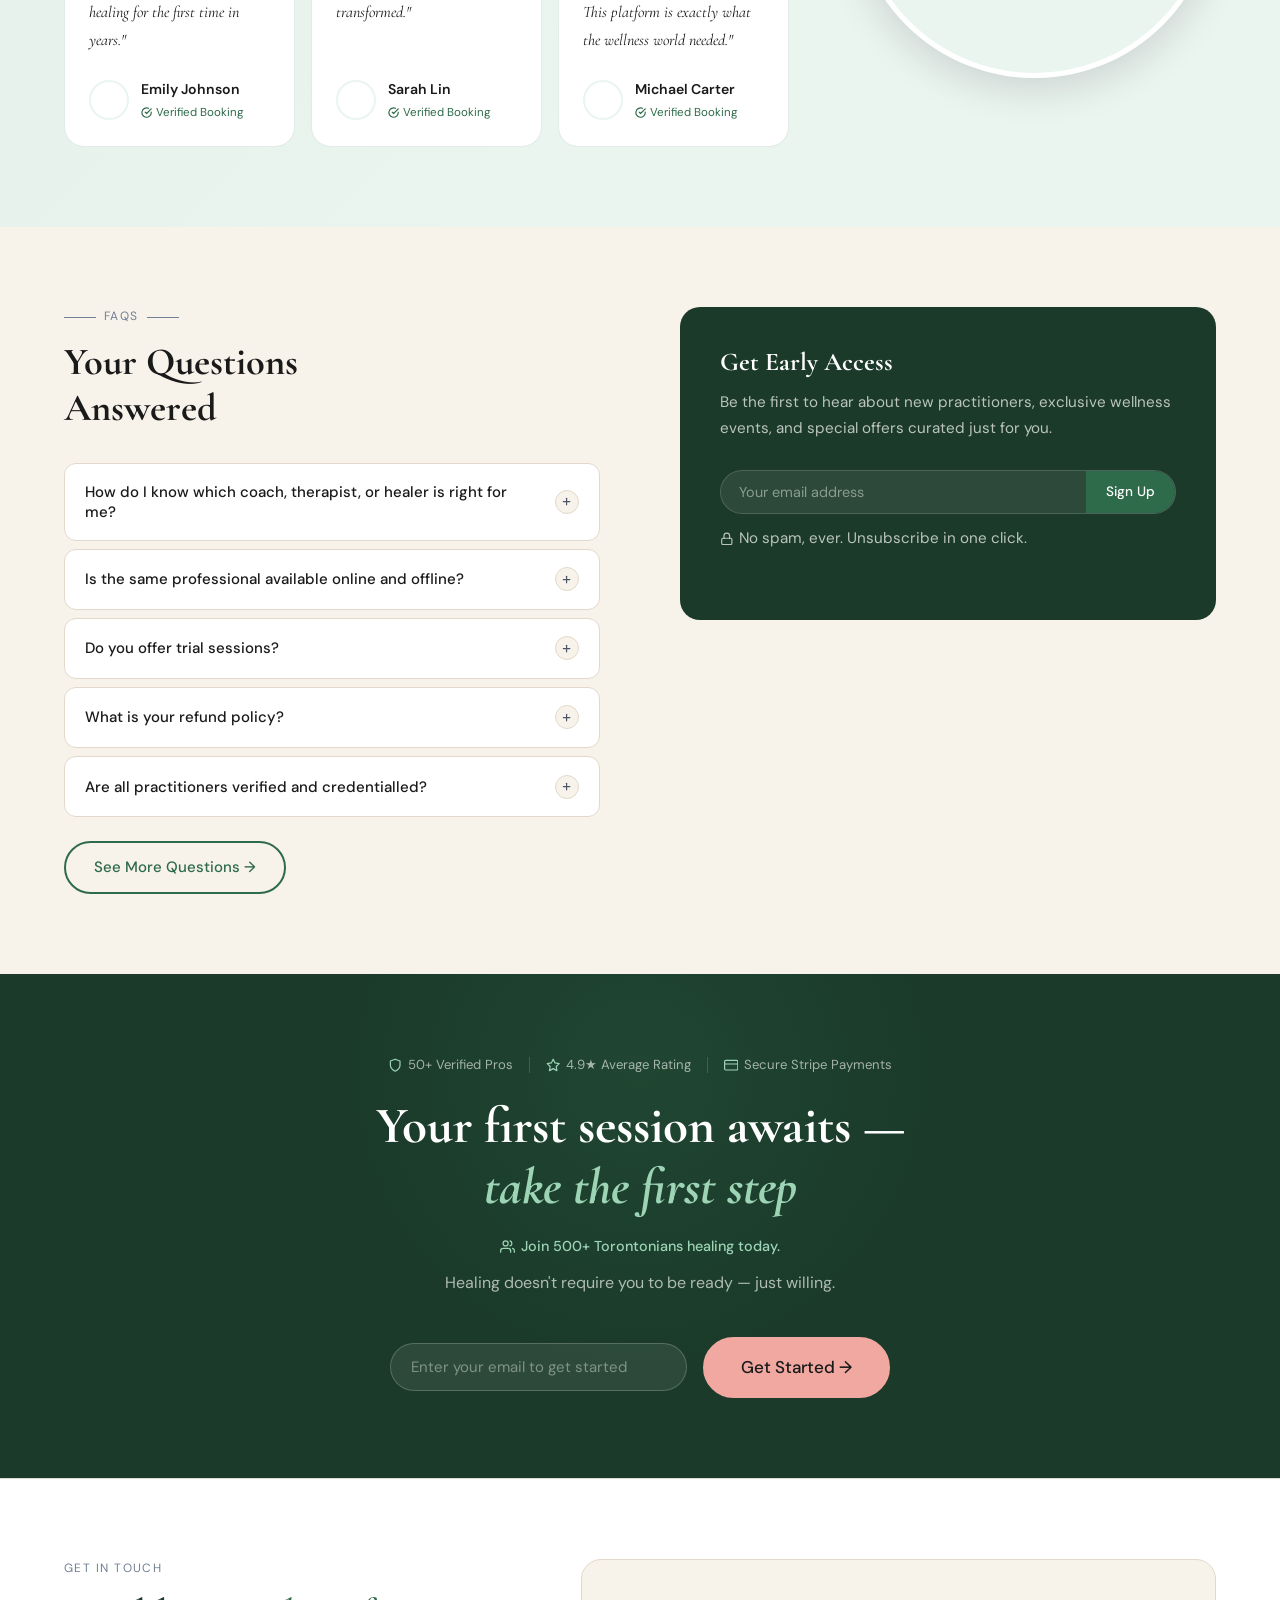
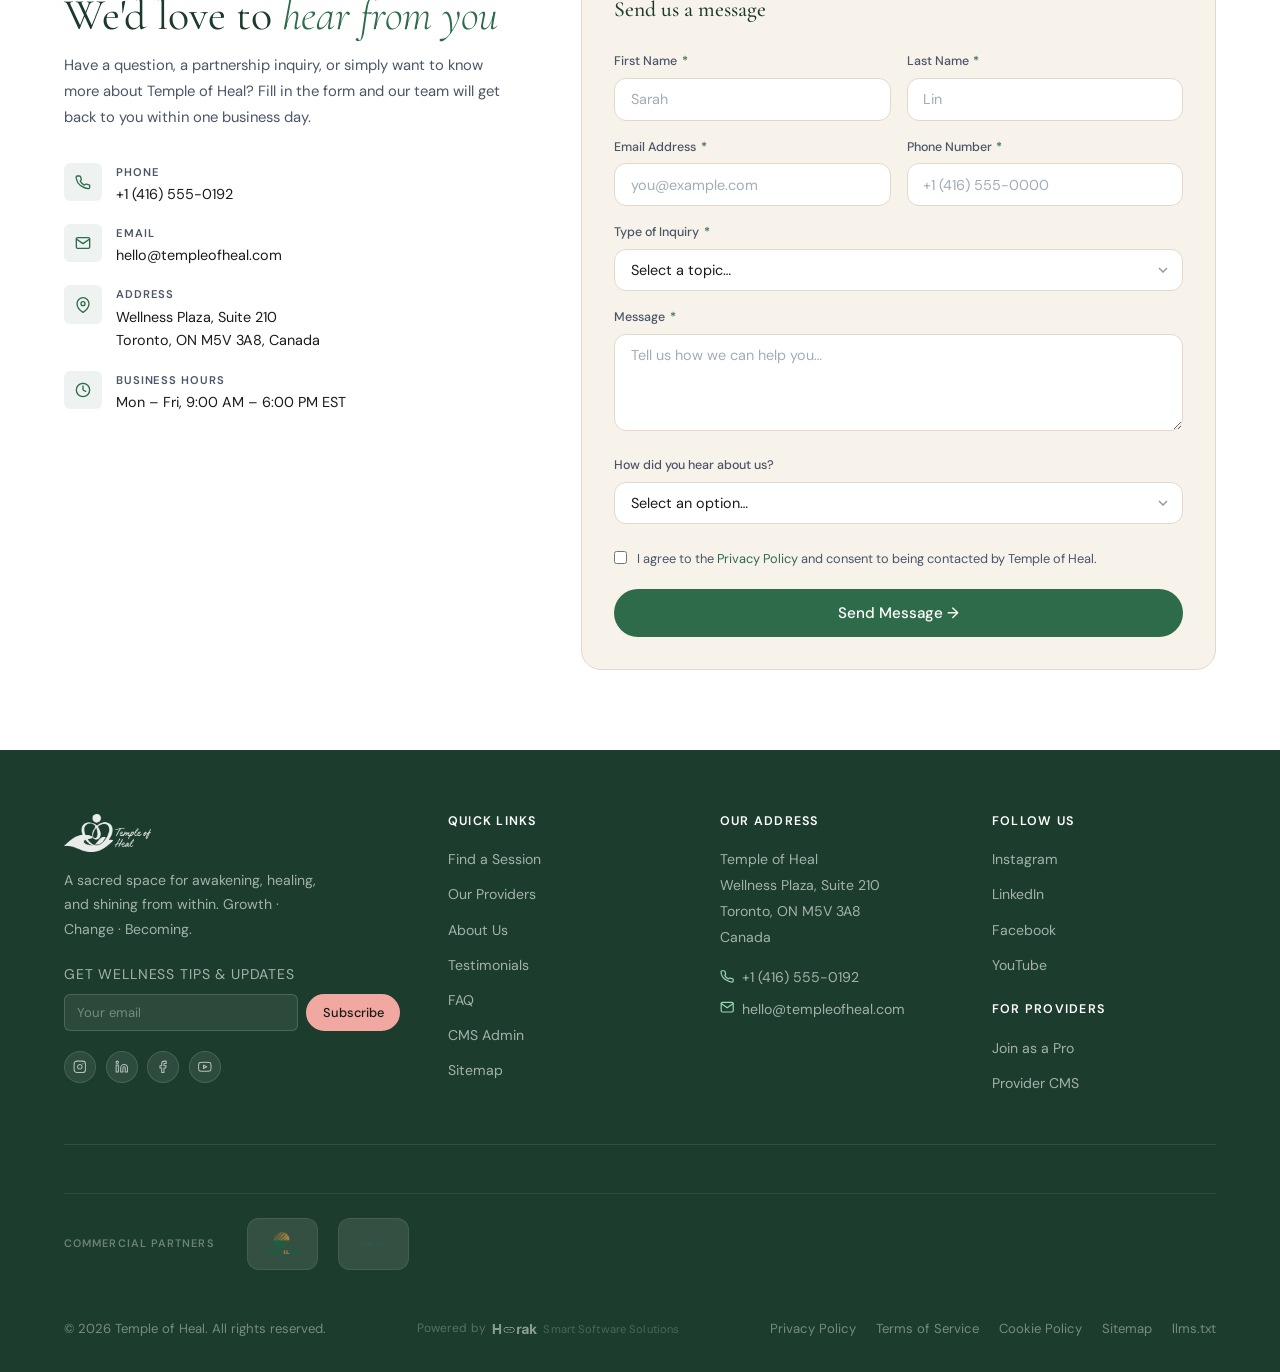
==== commit b4469ff6: "Make Find a Session section fully functional with mock data Filter pills: - All pills now actually f" ====
--- a/index.html
+++ b/index.html
@@ -668,7 +668,7 @@
     <div class="sessions-grid" id="sessions-grid">
 
       <!-- Card 1: Psychotherapy -->
-      <article class="session-card fade-in" data-format="all virtual" data-type="counselling">
+      <article class="session-card fade-in" data-format="all virtual" data-type="counselling" data-session="counselling">
         <img class="session-card-img" src="assets/sessions/session-therapy.png" alt="Psychotherapy and counselling session" loading="lazy">
         <div class="session-card-overlay" aria-hidden="true"></div>
         <div class="session-card-top">
@@ -687,7 +687,7 @@
       </article>
 
       <!-- Card 2: Coaching -->
-      <article class="session-card fade-in fade-in-delay-1" data-format="all virtual in-person" data-type="coaching">
+      <article class="session-card fade-in fade-in-delay-1" data-format="all virtual in-person" data-type="coaching" data-session="coaching">
         <img class="session-card-img" src="assets/sessions/session-coaching.png" alt="Life coaching session" loading="lazy">
         <div class="session-card-overlay" aria-hidden="true"></div>
         <div class="session-card-top">
@@ -706,7 +706,7 @@
       </article>
 
       <!-- Card 3: Yoga -->
-      <article class="session-card fade-in fade-in-delay-2" data-format="all in-person" data-type="practices">
+      <article class="session-card fade-in fade-in-delay-2" data-format="all in-person" data-type="practices" data-session="yoga">
         <img class="session-card-img" src="assets/sessions/session-yoga.png" alt="Yoga class and practice" loading="lazy">
         <div class="session-card-overlay" aria-hidden="true"></div>
         <div class="session-card-top">
@@ -725,7 +725,7 @@
       </article>
 
       <!-- Card 4: Meditation -->
-      <article class="session-card fade-in" data-format="all virtual in-person" data-type="practices">
+      <article class="session-card fade-in" data-format="all virtual in-person" data-type="practices" data-session="meditation">
         <img class="session-card-img" src="assets/sessions/session-meditation.png" alt="Meditation and mindfulness session" loading="lazy">
         <div class="session-card-overlay" aria-hidden="true"></div>
         <div class="session-card-top">
@@ -744,7 +744,7 @@
       </article>
 
       <!-- Card 5: Massage -->
-      <article class="session-card fade-in fade-in-delay-1" data-format="all in-person" data-type="wellness">
+      <article class="session-card fade-in fade-in-delay-1" data-format="all in-person" data-type="wellness" data-session="massage">
         <img class="session-card-img" src="assets/sessions/session-massage.png" alt="Massage therapy session" loading="lazy">
         <div class="session-card-overlay" aria-hidden="true"></div>
         <div class="session-card-top">
@@ -763,7 +763,7 @@
       </article>
 
       <!-- Card 6: Retreat -->
-      <article class="session-card fade-in fade-in-delay-2" data-format="all in-person" data-type="community">
+      <article class="session-card fade-in fade-in-delay-2" data-format="all in-person" data-type="community" data-session="retreat">
         <img class="session-card-img" src="assets/sessions/session-retreat.png" alt="Temple of Heal wellness retreat" loading="lazy">
         <div class="session-card-overlay" aria-hidden="true"></div>
         <div class="session-card-top">
@@ -1381,6 +1381,73 @@
 </button>
 
 <!-- ═══════════════════════════════════════════════
+     SESSION DETAIL MODAL
+════════════════════════════════════════════════ -->
+<div class="sd-overlay" id="sd-overlay" onclick="if(event.target===this)closeSession()">
+  <div class="sd-modal" role="dialog" aria-modal="true" aria-labelledby="sd-title">
+
+    <!-- Left: image + provider -->
+    <div class="sd-modal-left" id="sd-left">
+      <div class="sd-modal-img"><img id="sd-img" src="" alt=""></div>
+      <button class="sd-close" onclick="closeSession()" aria-label="Close">
+        <svg viewBox="0 0 24 24" fill="none" stroke="currentColor" stroke-width="2.5" stroke-linecap="round" stroke-linejoin="round"><line x1="18" y1="6" x2="6" y2="18"/><line x1="6" y1="6" x2="18" y2="18"/></svg>
+      </button>
+      <div class="sd-modal-left-content">
+        <div class="sd-badges" id="sd-badges"></div>
+        <h2 class="sd-title" id="sd-title"></h2>
+        <div class="sd-provider-row">
+          <div class="sd-provider-av"><img id="sd-pav" src="" alt=""></div>
+          <div>
+            <div class="sd-provider-name" id="sd-pname"></div>
+            <div class="sd-provider-role" id="sd-prole"></div>
+            <div class="sd-rating-row" id="sd-rating"></div>
+          </div>
+        </div>
+      </div>
+    </div>
+
+    <!-- Right: details + booking -->
+    <div class="sd-modal-right">
+
+      <div class="sd-section">
+        <div class="sd-section-title">About this session</div>
+        <p class="sd-desc" id="sd-desc"></p>
+      </div>
+
+      <div class="sd-section">
+        <div class="sd-section-title">What's included</div>
+        <ul class="sd-includes" id="sd-includes"></ul>
+      </div>
+
+      <div class="sd-section">
+        <div class="sd-section-title">Choose duration</div>
+        <div class="sd-durations" id="sd-durations"></div>
+      </div>
+
+      <div class="sd-section">
+        <div class="sd-section-title">Next available slots</div>
+        <div class="sd-slots" id="sd-slots"></div>
+      </div>
+
+      <div class="sd-section" style="margin-bottom:1rem">
+        <div class="sd-price-row">
+          <div><div class="sd-price-val" id="sd-price"></div><div class="sd-price-unit" id="sd-punit"></div></div>
+          <div style="font-size:.72rem;color:var(--text-mid);text-align:right">Secure checkout<br>via Stripe</div>
+        </div>
+        <button class="sd-book-btn" onclick="sdBook()">Book This Session →</button>
+        <p class="sd-book-note">Free cancellation up to 24 hours before your session.</p>
+      </div>
+
+      <div class="sd-section">
+        <div class="sd-section-title">Client reviews</div>
+        <div id="sd-reviews"></div>
+      </div>
+
+    </div>
+  </div>
+</div>
+
+<!-- ═══════════════════════════════════════════════
      AI AGENT WIDGET
 ════════════════════════════════════════════════ -->
 <div class="ai-widget" id="ai-widget" role="region" aria-label="AI Assistant">
@@ -1461,6 +1528,315 @@
 <script src="js/cms-data.js"></script>
 <script src="js/main.js" defer></script>
 <script>
+/* ═══════════════════════════════════════
+   SESSION MOCK DATA
+═══════════════════════════════════════ */
+const SESSION_DATA = {
+  counselling: {
+    title: 'Psychotherapy & Counselling',
+    img: 'assets/sessions/session-therapy.png',
+    badges: [{ text:'Counselling', cls:'badge-teal' }, { text:'Virtual', cls:'badge-virtual' }],
+    provider: 'Shohreh Bashar',
+    providerRole: 'Master Coach & Energy Healing Practitioner',
+    providerPhoto: 'https://templeofheal.com/wp-content/uploads/2025/10/WhatsApp-Image-2025-10-01-at-14.09.36_13721a8e-300x300.jpg',
+    rating: 5.0, reviews_count: 94,
+    desc: 'Deep, evidence-based therapeutic support for anxiety, depression, grief, trauma, relationship challenges, and life transitions. Each session is a confidential, compassionate space where you explore patterns, gain insight, and build lasting resilience. Sessions are tailored to your unique story and goals.',
+    includes: ['Personalised treatment plan', 'Secure private video call', 'Between-session resources & exercises', 'Session notes summary', 'Flexible rescheduling (24h notice)'],
+    durations: [{ label: '50 min', price: '$80' }, { label: '80 min', price: '$130' }],
+    slots: ['Tue Jun 10 · 10:00 AM', 'Wed Jun 11 · 2:00 PM', 'Thu Jun 12 · 4:00 PM', 'Fri Jun 13 · 11:00 AM'],
+    reviews: [
+      { name:'Emily Johnson', avatar:'https://templeofheal.com/wp-content/uploads/2025/08/Exclusive-Customer-8.png', stars:5, text:'"Shohreh has a rare gift for holding space with warmth and wisdom. After just three sessions, I understood myself in ways I never had before."' },
+      { name:'Sarah Lin', avatar:'https://templeofheal.com/wp-content/uploads/2025/08/Exclusive-Customer-7.png', stars:5, text:'"Every session leaves me feeling clearer, lighter, and more hopeful. This is the most impactful investment I've made in myself."' },
+      { name:'Michael Carter', avatar:'https://templeofheal.com/wp-content/uploads/2025/08/Exclusive-Customer-3.png', stars:5, text:'"The compassion and insight Shohreh brings are unmatched. She helped me navigate one of the hardest periods of my life with grace."' },
+    ]
+  },
+  coaching: {
+    title: 'Life & NLP Coaching',
+    img: 'assets/sessions/session-coaching.png',
+    badges: [{ text:'Coaching', cls:'badge-green' }, { text:'Virtual', cls:'badge-virtual' }, { text:'In-Person', cls:'badge-person' }],
+    provider: 'Shohreh Bashar',
+    providerRole: 'Certified NLP Coach & ICI-Accredited Life Coach',
+    providerPhoto: 'https://templeofheal.com/wp-content/uploads/2025/10/WhatsApp-Image-2025-10-01-at-14.09.36_13721a8e-300x300.jpg',
+    rating: 5.0, reviews_count: 94,
+    desc: 'Breakthrough coaching rooted in Neuro-Linguistic Programming, Timeline Therapy™, and conscious leadership principles. Together we identify the unconscious patterns keeping you stuck, dissolve limiting beliefs, and design an empowered vision for your life, career, or relationships.',
+    includes: ['Personalised coaching roadmap', 'NLP pattern-breaking techniques', 'Accountability check-ins between sessions', 'Goal-tracking workbook', 'Replay recording (virtual sessions)'],
+    durations: [{ label: '45 min', price: '$60' }, { label: '60 min', price: '$120' }, { label: '90 min', price: '$170' }],
+    slots: ['Mon Jun 9 · 3:00 PM', 'Mon Jun 9 · 5:00 PM', 'Wed Jun 11 · 10:00 AM', 'Fri Jun 13 · 2:00 PM'],
+    reviews: [
+      { name:'James Okonkwo', avatar:'https://images.unsplash.com/photo-1507003211169-0a1dd7228f2d?w=60&q=80&auto=format&fit=crop&crop=face', stars:5, text:'"I came in feeling stuck in my career for years. After 6 sessions, I launched my business and couldn\'t be prouder. Shohreh changed my life."' },
+      { name:'Leila Ahmadi', avatar:'https://images.unsplash.com/photo-1544005313-94ddf0286df2?w=60&q=80&auto=format&fit=crop&crop=face', stars:5, text:'"The NLP techniques she teaches are genuinely transformative. I now catch my limiting beliefs before they sabotage me."' },
+      { name:'David Miller', avatar:'https://templeofheal.com/wp-content/uploads/2025/08/Exclusive-Customer-15.png', stars:5, text:'"Best investment I\'ve made in myself. Shohreh is equal parts insightful, practical, and deeply encouraging."' },
+    ]
+  },
+  yoga: {
+    title: 'Yoga Classes & Training',
+    img: 'assets/sessions/session-yoga.png',
+    badges: [{ text:'NEW', cls:'badge-new' }, { text:'In-Person', cls:'badge-person' }],
+    provider: 'Negar Sadeghi',
+    providerRole: 'E-RYT 500 Yoga Teacher & Breathwork Facilitator',
+    providerPhoto: 'https://images.unsplash.com/photo-1438761681033-6461ffad8d80?w=120&q=80&auto=format&fit=crop&crop=face',
+    rating: 4.9, reviews_count: 83,
+    desc: 'Studio yoga for all levels — from restorative yin and gentle hatha to dynamic vinyasa flows. Negar integrates breath awareness, somatic principles, and mindful movement to make every class both a physical and meditative experience. Props provided; no experience necessary.',
+    includes: ['All props provided (mat, blocks, straps)', 'Pre-class intake for modifications', 'Post-class integration guide', 'Access to recorded session (private link)', 'Community group chat access'],
+    durations: [{ label: '60 min', price: '$45' }, { label: '90 min', price: '$65' }],
+    slots: ['Mon Jun 9 · 9:00 AM', 'Wed Jun 11 · 7:00 PM', 'Fri Jun 13 · 8:00 AM', 'Sat Jun 14 · 10:00 AM'],
+    reviews: [
+      { name:'Priya Nair', avatar:'https://images.unsplash.com/photo-1494790108377-be9c29b29330?w=60&q=80&auto=format&fit=crop&crop=face', stars:5, text:'"Negar\'s classes are the highlight of my week. The perfect balance of challenge and deep rest. I always leave feeling brand new."' },
+      { name:'Emily Johnson', avatar:'https://templeofheal.com/wp-content/uploads/2025/08/Exclusive-Customer-8.png', stars:5, text:'"I\'ve tried many yoga teachers and Negar is exceptional. She cues with such clarity and always makes you feel seen."' },
+      { name:'Sarah Lin', avatar:'https://templeofheal.com/wp-content/uploads/2025/08/Exclusive-Customer-7.png', stars:5, text:'"Even as a complete beginner, I never felt out of place. So welcoming, so healing."' },
+    ]
+  },
+  meditation: {
+    title: 'Meditation & Sound Healing',
+    img: 'assets/sessions/session-meditation.png',
+    badges: [{ text:'Mindfulness', cls:'badge-teal' }, { text:'Virtual', cls:'badge-virtual' }, { text:'In-Person', cls:'badge-person' }],
+    provider: 'Reza Fahimi',
+    providerRole: 'Sound Therapist & Meditation Guide',
+    providerPhoto: 'https://images.unsplash.com/photo-1507003211169-0a1dd7228f2d?w=120&q=80&auto=format&fit=crop&crop=face',
+    rating: 5.0, reviews_count: 47,
+    desc: 'Guided meditation and Tibetan singing bowl sound baths that bring the nervous system into deep rest and reset. Reza works with breath, intention, and resonant sound frequencies to dissolve stress, quiet the inner critic, and reconnect you with stillness. Suitable for complete beginners.',
+    includes: ['Live guided meditation (breath + visualisation)', 'Sound bath with Tibetan bowls & gongs', 'Downloadable audio recording', 'Post-session integration notes', 'Recommended daily practice guide'],
+    durations: [{ label: '30 min', price: '$30' }, { label: '45 min', price: '$50' }, { label: '60 min', price: '$80' }],
+    slots: ['Tue Jun 10 · 7:00 AM', 'Thu Jun 12 · 6:30 PM', 'Fri Jun 13 · 12:00 PM', 'Sun Jun 15 · 9:00 AM'],
+    reviews: [
+      { name:'Leila Ahmadi', avatar:'https://images.unsplash.com/photo-1544005313-94ddf0286df2?w=60&q=80&auto=format&fit=crop&crop=face', stars:5, text:'"I walked in anxious and left feeling like I\'d slept for a week. The sound bath is absolutely transformative."' },
+      { name:'Michael Carter', avatar:'https://templeofheal.com/wp-content/uploads/2025/08/Exclusive-Customer-3.png', stars:5, text:'"Reza\'s voice and presence are profoundly calming. The 60-min session is worth every penny — pure bliss."' },
+      { name:'David Miller', avatar:'https://templeofheal.com/wp-content/uploads/2025/08/Exclusive-Customer-15.png', stars:5, text:'"I\'ve been meditating for years but Reza took me to depths I\'ve never reached alone. Highly recommend."' },
+    ]
+  },
+  massage: {
+    title: 'Massage Therapy',
+    img: 'assets/sessions/session-massage.png',
+    badges: [{ text:'Wellness', cls:'badge-green' }, { text:'In-Person', cls:'badge-person' }],
+    provider: 'Temple of Times',
+    providerRole: 'Registered Massage Therapists (RMT-certified)',
+    providerPhoto: 'https://images.unsplash.com/photo-1573496359142-b8d87734a5a2?w=120&q=80&auto=format&fit=crop&crop=face',
+    rating: 4.8, reviews_count: 112,
+    desc: 'Therapeutic massage blending Swedish relaxation, deep tissue, and myofascial release techniques. Our RMT-certified practitioners create a personalised treatment to address your specific areas of tension, injury recovery, or full-body restoration. All treatments in a warm, tranquil studio environment.',
+    includes: ['Health intake & postural assessment', 'Choice of massage style & pressure', 'Aromatherapy oils included', 'Post-session care instructions', 'Complimentary herbal tea'],
+    durations: [{ label: '60 min', price: '$120' }, { label: '90 min', price: '$165' }, { label: '120 min', price: '$210' }],
+    slots: ['Mon Jun 9 · 11:00 AM', 'Tue Jun 10 · 3:00 PM', 'Wed Jun 11 · 5:00 PM', 'Thu Jun 12 · 1:00 PM'],
+    reviews: [
+      { name:'Priya Nair', avatar:'https://images.unsplash.com/photo-1494790108377-be9c29b29330?w=60&q=80&auto=format&fit=crop&crop=face', stars:5, text:'"The 90-min deep tissue was everything my body needed. Professional, thorough, and genuinely healing."' },
+      { name:'James Okonkwo', avatar:'https://images.unsplash.com/photo-1507003211169-0a1dd7228f2d?w=60&q=80&auto=format&fit=crop&crop=face', stars:5, text:'"Best massage I\'ve had in Toronto, hands down. The space is beautiful and the therapist was incredibly skilled."' },
+      { name:'Emily Johnson', avatar:'https://templeofheal.com/wp-content/uploads/2025/08/Exclusive-Customer-8.png', stars:5, text:'"I come here monthly now. Consistent, professional, and truly therapeutic — not just relaxing."' },
+    ]
+  },
+  retreat: {
+    title: 'Wellness Retreat',
+    img: 'assets/sessions/session-retreat.png',
+    badges: [{ text:'NEW', cls:'badge-new' }, { text:'In-Person', cls:'badge-person' }],
+    provider: 'Temple of Times',
+    providerRole: 'Retreat Facilitators & Wellness Collective',
+    providerPhoto: 'https://images.unsplash.com/photo-1573496359142-b8d87734a5a2?w=120&q=80&auto=format&fit=crop&crop=face',
+    rating: 4.9, reviews_count: 38,
+    desc: 'Immersive multi-day healing retreats blending yoga, meditation, sound healing, group coaching, and nature connection in a sacred community space. Held in serene locations outside Toronto. Each retreat is intentionally small (max 12 participants) to ensure deep personal attention and genuine transformation.',
+    includes: ['All meals & accommodation', 'Daily yoga & meditation', 'Group coaching circles', 'Sound healing ceremony', 'Nature walks & integration time', 'Retreat workbook & resources', 'Post-retreat 1:1 integration call'],
+    durations: [{ label: '2 Days', price: '$350' }, { label: '3 Days', price: '$575' }, { label: '5 Days', price: '$950' }],
+    slots: ['Jul 5–6 · 2-Day Retreat', 'Jul 18–20 · 3-Day Retreat', 'Aug 1–5 · 5-Day Retreat'],
+    reviews: [
+      { name:'Michael Carter', avatar:'https://templeofheal.com/wp-content/uploads/2025/08/Exclusive-Customer-3.png', stars:5, text:'"The most profound experience of my life. I arrived exhausted and left transformed. Worth every penny and more."' },
+      { name:'Leila Ahmadi', avatar:'https://images.unsplash.com/photo-1544005313-94ddf0286df2?w=60&q=80&auto=format&fit=crop&crop=face', stars:5, text:'"The community energy was electric. The facilitators are masterful. I cried, I laughed, I healed. Thank you."' },
+      { name:'David Miller', avatar:'https://templeofheal.com/wp-content/uploads/2025/08/Exclusive-Customer-15.png', stars:5, text:'"Booked the 5-day and it completely reset my relationship with myself. Already signed up for the next one."' },
+    ]
+  }
+};
+
+/* ═══════════════════════════════════════
+   FILTER + SEARCH
+═══════════════════════════════════════ */
+(function() {
+  /* Map filter pill value → card data-type values */
+  const PILL_MAP = {
+    all:        null,
+    '1on1':     ['counselling','coaching'],
+    yoga:       ['practices'],
+    meditation: ['practices'],
+    coaching:   ['coaching'],
+    retreat:    ['community'],
+    massage:    ['wellness'],
+  };
+  /* Extra keyword match for sub-type filtering (yoga vs meditation both = practices) */
+  const PILL_KEYWORD = { yoga:'yoga', meditation:'meditation' };
+
+  const pills = document.querySelectorAll('#session-filters .filter-pill');
+  const cards = document.querySelectorAll('#sessions-grid .session-card');
+  const searchInput = document.getElementById('session-search');
+  let activeFilter = 'all';
+  let searchQuery  = '';
+
+  function applyFilters() {
+    cards.forEach(card => {
+      const type    = card.dataset.type || '';
+      const session = card.dataset.session || '';
+      const title   = (card.querySelector('h3')?.textContent || '').toLowerCase();
+      const desc    = (card.querySelector('.session-desc')?.textContent || '').toLowerCase();
+      const keyword = PILL_KEYWORD[activeFilter];
+
+      const filterMatch = activeFilter === 'all'
+        || (PILL_MAP[activeFilter] && PILL_MAP[activeFilter].includes(type)
+            && (!keyword || session.includes(keyword) || title.includes(keyword)));
+
+      const searchMatch = !searchQuery
+        || title.includes(searchQuery)
+        || desc.includes(searchQuery)
+        || type.includes(searchQuery)
+        || session.includes(searchQuery);
+
+      card.style.display = (filterMatch && searchMatch) ? '' : 'none';
+    });
+
+    /* Update visible count */
+    const visible = [...cards].filter(c => c.style.display !== 'none').length;
+    document.querySelectorAll('.visible-count').forEach(el => el.textContent = visible);
+  }
+
+  /* Filter pills */
+  pills.forEach(pill => {
+    pill.addEventListener('click', () => {
+      pills.forEach(p => p.classList.remove('active'));
+      pill.classList.add('active');
+      activeFilter = pill.dataset.filter;
+      applyFilters();
+    });
+  });
+
+  /* Real-time search */
+  if (searchInput) {
+    searchInput.addEventListener('input', () => {
+      searchQuery = searchInput.value.trim().toLowerCase();
+      applyFilters();
+    });
+    /* Also wire the search button */
+    const searchBtn = document.querySelector('.search-box button');
+    if (searchBtn) {
+      searchBtn.addEventListener('click', () => {
+        searchQuery = searchInput.value.trim().toLowerCase();
+        applyFilters();
+        /* Scroll down to session grid */
+        document.getElementById('sessions-grid')?.scrollIntoView({ behavior: 'smooth', block: 'start' });
+      });
+    }
+  }
+
+  /* Click on card or CTA → open session detail */
+  document.getElementById('sessions-grid')?.addEventListener('click', e => {
+    const cta  = e.target.closest('.session-cta');
+    const card = e.target.closest('.session-card');
+    if (!cta && !card) return;
+    const c = cta ? cta.closest('.session-card') : card;
+    const id = c?.dataset.session;
+    if (id) { e.preventDefault(); openSession(id); }
+  });
+
+  /* Category cards → filter + scroll */
+  document.getElementById('category-grid')?.addEventListener('click', e => {
+    const cat = e.target.closest('.category-card');
+    if (!cat) return;
+    e.preventDefault();
+    const map = { counselling:'1on1', coaching:'coaching', practices:'yoga', wellness:'massage', community:'retreat' };
+    const pill = document.querySelector(`#session-filters [data-filter="${map[cat.dataset.category] || 'all'}"]`);
+    if (pill) {
+      pills.forEach(p => p.classList.remove('active'));
+      pill.classList.add('active');
+      activeFilter = pill.dataset.filter;
+      applyFilters();
+    }
+    document.getElementById('sessions-grid')?.scrollIntoView({ behavior: 'smooth', block: 'start' });
+  });
+})();
+
+/* ═══════════════════════════════════════
+   SESSION DETAIL MODAL
+═══════════════════════════════════════ */
+let sdSelected = { duration: 0, slot: 0 };
+
+function openSession(id) {
+  const s = SESSION_DATA[id];
+  if (!s) return;
+
+  document.getElementById('sd-img').src = s.img;
+  document.getElementById('sd-img').alt = s.title;
+  document.getElementById('sd-title').textContent = s.title;
+  document.getElementById('sd-desc').textContent = s.desc;
+  document.getElementById('sd-pav').src = s.providerPhoto;
+  document.getElementById('sd-pname').textContent = s.provider;
+  document.getElementById('sd-prole').textContent = s.providerRole;
+  document.getElementById('sd-rating').innerHTML = '★'.repeat(Math.round(s.rating)) + ` <span>${s.rating} (${s.reviews_count} reviews)</span>`;
+
+  /* Badges */
+  document.getElementById('sd-badges').innerHTML = s.badges.map(b => `<span class="badge ${b.cls}">${b.text}</span>`).join('');
+
+  /* Includes */
+  document.getElementById('sd-includes').innerHTML = s.includes.map(i => `<li>${i}</li>`).join('');
+
+  /* Durations */
+  sdSelected.duration = 0;
+  document.getElementById('sd-durations').innerHTML = s.durations.map((d, i) =>
+    `<button class="sd-dur${i===0?' selected':''}" onclick="sdSelectDur(this,${i},'${s.durations[i].price}')">${d.label} — ${d.price}</button>`
+  ).join('');
+  document.getElementById('sd-price').textContent = s.durations[0].price;
+  document.getElementById('sd-punit').textContent = '/ session';
+
+  /* Slots */
+  sdSelected.slot = 0;
+  document.getElementById('sd-slots').innerHTML = s.slots.map((sl, i) =>
+    `<button class="sd-slot${i===0?' selected':''}" onclick="sdSelectSlot(this,${i})">${sl}</button>`
+  ).join('');
+
+  /* Reviews */
+  document.getElementById('sd-reviews').innerHTML = s.reviews.map(r =>
+    `<div class="sd-review">
+      <div class="sd-review-header">
+        <img class="sd-review-av" src="${r.avatar}" onerror="this.style.display='none'" alt="${r.name}">
+        <span class="sd-review-name">${r.name}</span>
+        <span class="sd-review-stars">${'★'.repeat(r.stars)}</span>
+      </div>
+      <div class="sd-review-text">${r.text}</div>
+    </div>`
+  ).join('');
+
+  document.getElementById('sd-overlay').classList.add('open');
+  document.body.style.overflow = 'hidden';
+}
+
+function closeSession() {
+  document.getElementById('sd-overlay').classList.remove('open');
+  document.body.style.overflow = '';
+}
+
+function sdSelectDur(btn, i, price) {
+  document.querySelectorAll('.sd-dur').forEach(b => b.classList.remove('selected'));
+  btn.classList.add('selected');
+  sdSelected.duration = i;
+  document.getElementById('sd-price').textContent = price;
+}
+
+function sdSelectSlot(btn, i) {
+  document.querySelectorAll('.sd-slot').forEach(b => b.classList.remove('selected'));
+  btn.classList.add('selected');
+  sdSelected.slot = i;
+}
+
+function sdBook() {
+  const overlay = document.getElementById('sd-overlay');
+  const titleEl = document.getElementById('sd-title');
+  overlay.classList.remove('open');
+  document.body.style.overflow = '';
+  /* Open booking modal from services page flow */
+  if (typeof openBooking !== 'undefined') {
+    openBooking();
+  } else {
+    window.location.href = 'services.html';
+  }
+}
+
+/* Close on Escape */
+document.addEventListener('keydown', e => {
+  if (e.key === 'Escape') closeSession();
+});
+</script>
+<script>
   document.getElementById('contact-form').addEventListener('submit', function(e) {
     e.preventDefault();
     const v = id => document.getElementById(id);
--- a/css/styles.css
+++ b/css/styles.css
@@ -1071,6 +1071,106 @@
 .session-cta svg { width: .85rem; height: .85rem; }
 .load-more-wrap { text-align: center; margin-top: 2.5rem; }
 
+/* ── SESSION DETAIL MODAL ─────────────────────────────────────── */
+.sd-overlay {
+  position: fixed; inset: 0; z-index: 6000;
+  background: rgba(10,20,15,.6); backdrop-filter: blur(6px);
+  display: flex; align-items: center; justify-content: center;
+  padding: 1rem; opacity: 0; pointer-events: none;
+  transition: opacity .25s;
+}
+.sd-overlay.open { opacity: 1; pointer-events: auto; }
+.sd-modal {
+  background: var(--white); border-radius: var(--radius-lg);
+  width: 100%; max-width: 860px; max-height: 90vh;
+  overflow-y: auto; display: grid;
+  grid-template-columns: 1fr 1.1fr;
+  box-shadow: 0 32px 80px rgba(0,0,0,.3);
+  transform: translateY(24px) scale(.97);
+  transition: transform .3s cubic-bezier(.22,1,.36,1);
+}
+.sd-overlay.open .sd-modal { transform: none; }
+.sd-modal-left {
+  position: relative; background: var(--nav-bg); border-radius: var(--radius-lg) 0 0 var(--radius-lg);
+  padding: 2rem 1.75rem; display: flex; flex-direction: column; color: var(--white);
+  min-height: 520px;
+}
+.sd-modal-img {
+  position: absolute; inset: 0; border-radius: var(--radius-lg) 0 0 var(--radius-lg);
+  overflow: hidden;
+}
+.sd-modal-img img { width: 100%; height: 100%; object-fit: cover; opacity: .45; }
+.sd-modal-left-content { position: relative; z-index: 2; display: flex; flex-direction: column; height: 100%; }
+.sd-badges { display: flex; gap: .4rem; flex-wrap: wrap; margin-bottom: auto; }
+.sd-title { font-family: var(--f-head); font-size: 1.85rem; font-weight: 400; line-height: 1.15; margin: auto 0 .75rem; }
+.sd-provider-row {
+  display: flex; align-items: center; gap: .75rem;
+  background: rgba(255,255,255,.12); border-radius: var(--radius);
+  padding: .75rem 1rem; backdrop-filter: blur(8px);
+}
+.sd-provider-av { width: 2.75rem; height: 2.75rem; border-radius: 50%; overflow: hidden; flex-shrink: 0; border: 2px solid rgba(255,255,255,.3); }
+.sd-provider-av img { width: 100%; height: 100%; object-fit: cover; object-position: top; }
+.sd-provider-name { font-size: .875rem; font-weight: 600; }
+.sd-provider-role { font-size: .72rem; opacity: .7; }
+.sd-rating-row { display: flex; align-items: center; gap: .35rem; font-size: .72rem; opacity: .8; margin-top: .2rem; }
+.sd-modal-right { padding: 2rem 1.75rem; overflow-y: auto; }
+.sd-close {
+  position: absolute; top: 1rem; right: 1rem; z-index: 3;
+  width: 2rem; height: 2rem; border-radius: 50%; border: none;
+  background: rgba(255,255,255,.15); color: var(--white); cursor: pointer;
+  display: flex; align-items: center; justify-content: center;
+  transition: background .15s;
+}
+.sd-close:hover { background: rgba(255,255,255,.3); }
+.sd-close svg { width: 1rem; height: 1rem; }
+.sd-section { margin-bottom: 1.5rem; }
+.sd-section-title { font-size: .72rem; text-transform: uppercase; letter-spacing: .1em; font-weight: 600; color: var(--text-mid); margin-bottom: .75rem; }
+.sd-desc { font-size: .875rem; color: var(--text-mid); line-height: 1.75; }
+.sd-includes { list-style: none; display: flex; flex-direction: column; gap: .4rem; }
+.sd-includes li { display: flex; align-items: flex-start; gap: .6rem; font-size: .83rem; color: var(--text-mid); }
+.sd-includes li::before { content: '✓'; color: var(--primary); font-weight: 700; flex-shrink: 0; margin-top: .05rem; }
+.sd-durations { display: flex; gap: .5rem; flex-wrap: wrap; }
+.sd-dur {
+  padding: .5rem 1rem; border-radius: var(--radius-pill);
+  border: 1.5px solid var(--border); cursor: pointer;
+  font-size: .82rem; font-family: var(--f-body); color: var(--text-mid);
+  background: var(--white); transition: all .15s;
+}
+.sd-dur.selected { border-color: var(--primary); background: rgba(46,107,74,.07); color: var(--primary); font-weight: 500; }
+.sd-dur:hover:not(.selected) { border-color: var(--primary); }
+.sd-slots { display: flex; gap: .4rem; flex-wrap: wrap; margin-top: .75rem; }
+.sd-slot {
+  padding: .4rem .85rem; border-radius: var(--radius-pill);
+  border: 1.5px solid var(--border); cursor: pointer;
+  font-size: .78rem; font-family: var(--f-body); color: var(--text-mid);
+  background: var(--white); transition: all .15s;
+}
+.sd-slot.selected { border-color: var(--primary); background: var(--primary); color: var(--white); }
+.sd-slot:hover:not(.selected) { border-color: var(--primary); color: var(--primary); }
+.sd-price-row { display: flex; align-items: center; justify-content: space-between; margin-bottom: 1rem; }
+.sd-price-val { font-family: var(--f-head); font-size: 2rem; font-weight: 500; color: var(--nav-bg); }
+.sd-price-unit { font-size: .78rem; color: var(--text-mid); }
+.sd-book-btn {
+  width: 100%; padding: .85rem; background: var(--primary);
+  color: var(--white); border: none; border-radius: var(--radius-pill);
+  font-size: .95rem; font-weight: 500; font-family: var(--f-body);
+  cursor: pointer; transition: background .2s; margin-bottom: .5rem;
+}
+.sd-book-btn:hover { background: var(--primary-h); }
+.sd-book-note { font-size: .72rem; color: var(--text-mid); text-align: center; }
+.sd-review { background: var(--cream); border-radius: var(--radius); padding: .85rem 1rem; margin-bottom: .5rem; }
+.sd-review-header { display: flex; align-items: center; gap: .5rem; margin-bottom: .35rem; }
+.sd-review-av { width: 1.75rem; height: 1.75rem; border-radius: 50%; object-fit: cover; }
+.sd-review-name { font-size: .8rem; font-weight: 500; color: var(--text); }
+.sd-review-stars { font-size: .72rem; color: var(--gold); margin-left: auto; }
+.sd-review-text { font-size: .78rem; color: var(--text-mid); line-height: 1.6; font-style: italic; }
+@media (max-width: 700px) {
+  .sd-modal { grid-template-columns: 1fr; }
+  .sd-modal-left { min-height: 200px; border-radius: var(--radius-lg) var(--radius-lg) 0 0; }
+  .sd-modal-img { border-radius: var(--radius-lg) var(--radius-lg) 0 0; }
+  .sd-modal-img img, .sd-close { border-radius: var(--radius-lg) var(--radius-lg) 0 0; }
+}
+
 /* ── EXPERTS ─────────────────────────────────────────────────── */
 .our-experts {
   background: var(--cream-alt);
@@ -1980,8 +2080,27 @@
 }
 
 /* ── ANIMATIONS ──────────────────────────────────────────────── */
-.fade-in { opacity: 0; transform: translateY(20px); transition: opacity .6s ease, transform .6s ease; }
-.fade-in.visible { opacity: 1; transform: translateY(0); }
-.fade-in-delay-1 { transition-delay: .1s; }
-.fade-in-delay-2 { transition-delay: .2s; }
-.fade-in-delay-3 { transition-delay: .3s; }
+/* ── Scroll entrance animations ─────────────────────────────── */
+.fade-in          { opacity: 0; transform: translateY(28px);   transition: opacity .65s cubic-bezier(.22,1,.36,1), transform .65s cubic-bezier(.22,1,.36,1); }
+.reveal-left      { opacity: 0; transform: translateX(-36px);  transition: opacity .65s cubic-bezier(.22,1,.36,1), transform .65s cubic-bezier(.22,1,.36,1); }
+.reveal-right     { opacity: 0; transform: translateX(36px);   transition: opacity .65s cubic-bezier(.22,1,.36,1), transform .65s cubic-bezier(.22,1,.36,1); }
+.reveal-scale     { opacity: 0; transform: scale(.94);         transition: opacity .55s cubic-bezier(.22,1,.36,1), transform .55s cubic-bezier(.22,1,.36,1); }
+
+.fade-in.visible,
+.reveal-left.visible,
+.reveal-right.visible,
+.reveal-scale.visible  { opacity: 1; transform: none; }
+
+.fade-in-delay-1  { transition-delay: .08s; }
+.fade-in-delay-2  { transition-delay: .16s; }
+.fade-in-delay-3  { transition-delay: .24s; }
+.fade-in-delay-4  { transition-delay: .32s; }
+.fade-in-delay-5  { transition-delay: .40s; }
+.fade-in-delay-6  { transition-delay: .50s; }
+
+/* Respect reduced-motion preference */
+@media (prefers-reduced-motion: reduce) {
+  .fade-in, .reveal-left, .reveal-right, .reveal-scale {
+    opacity: 1 !important; transform: none !important; transition: none !important;
+  }
+}
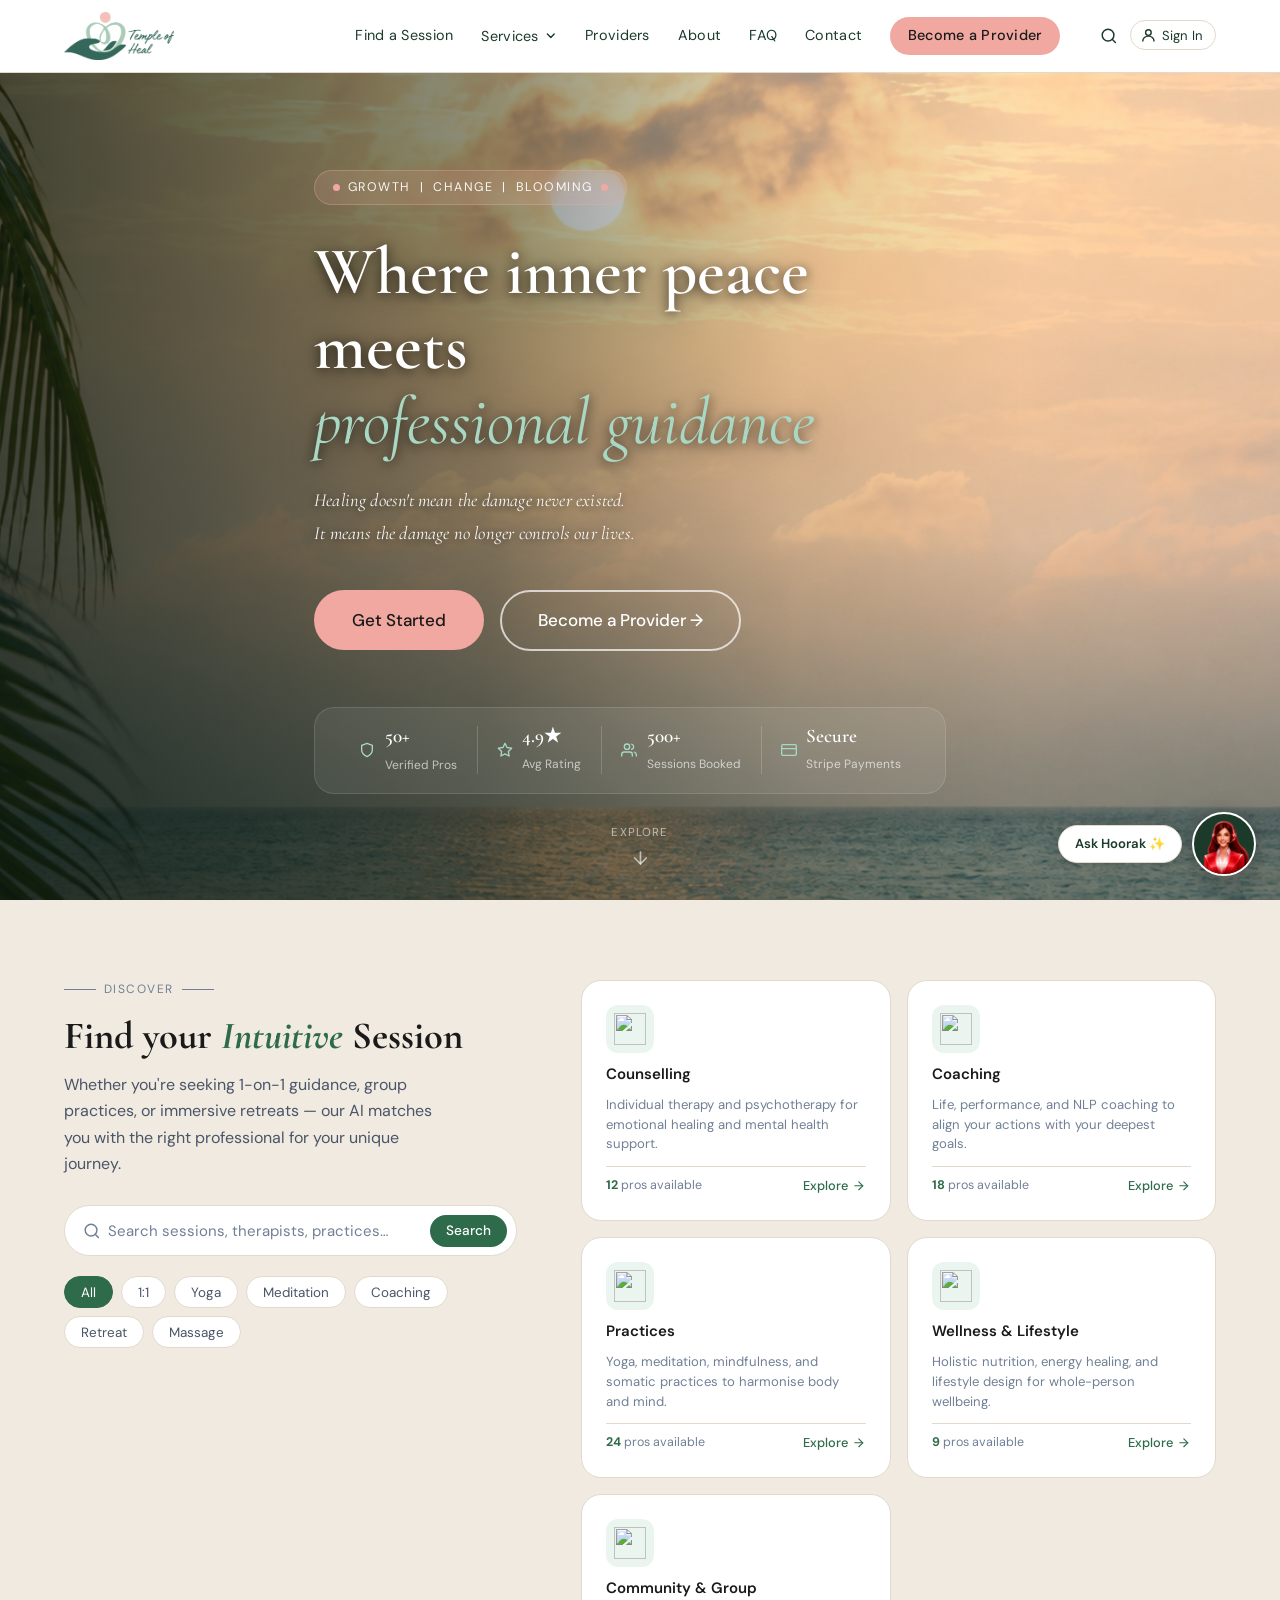
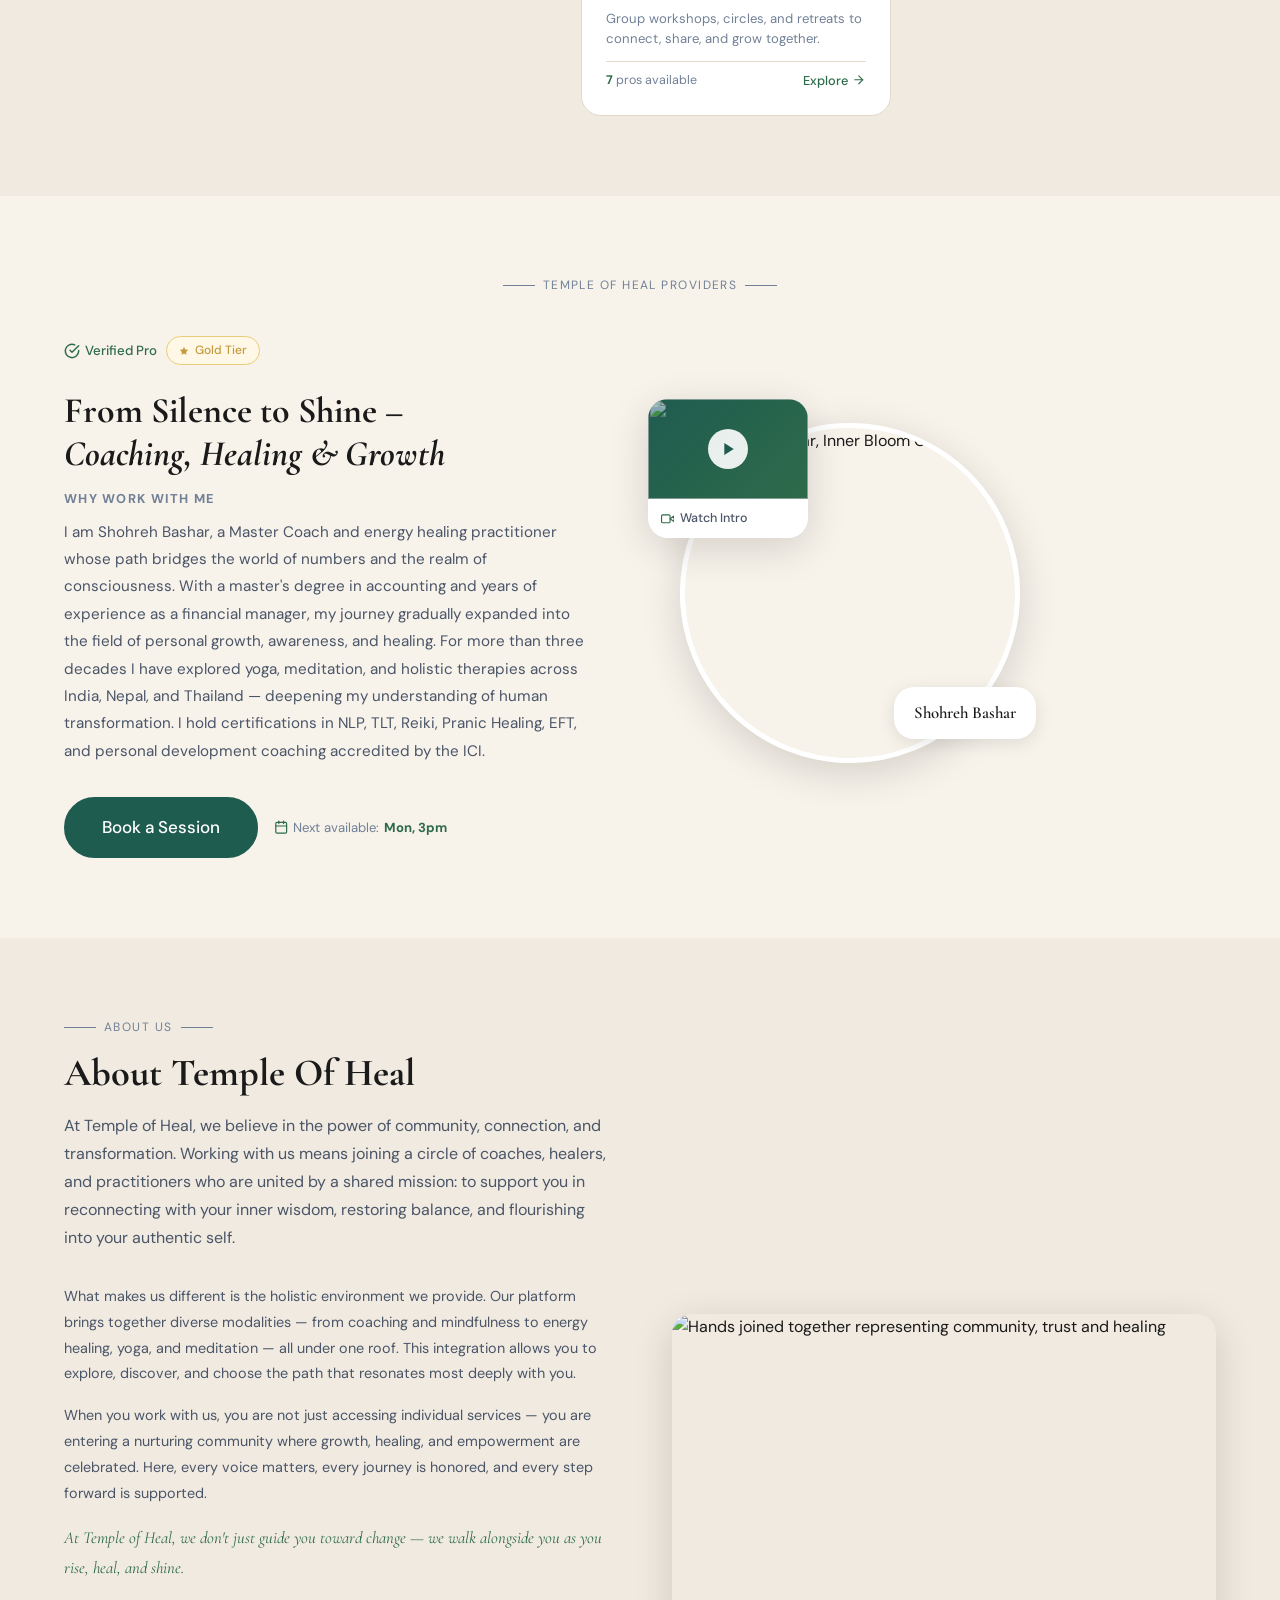
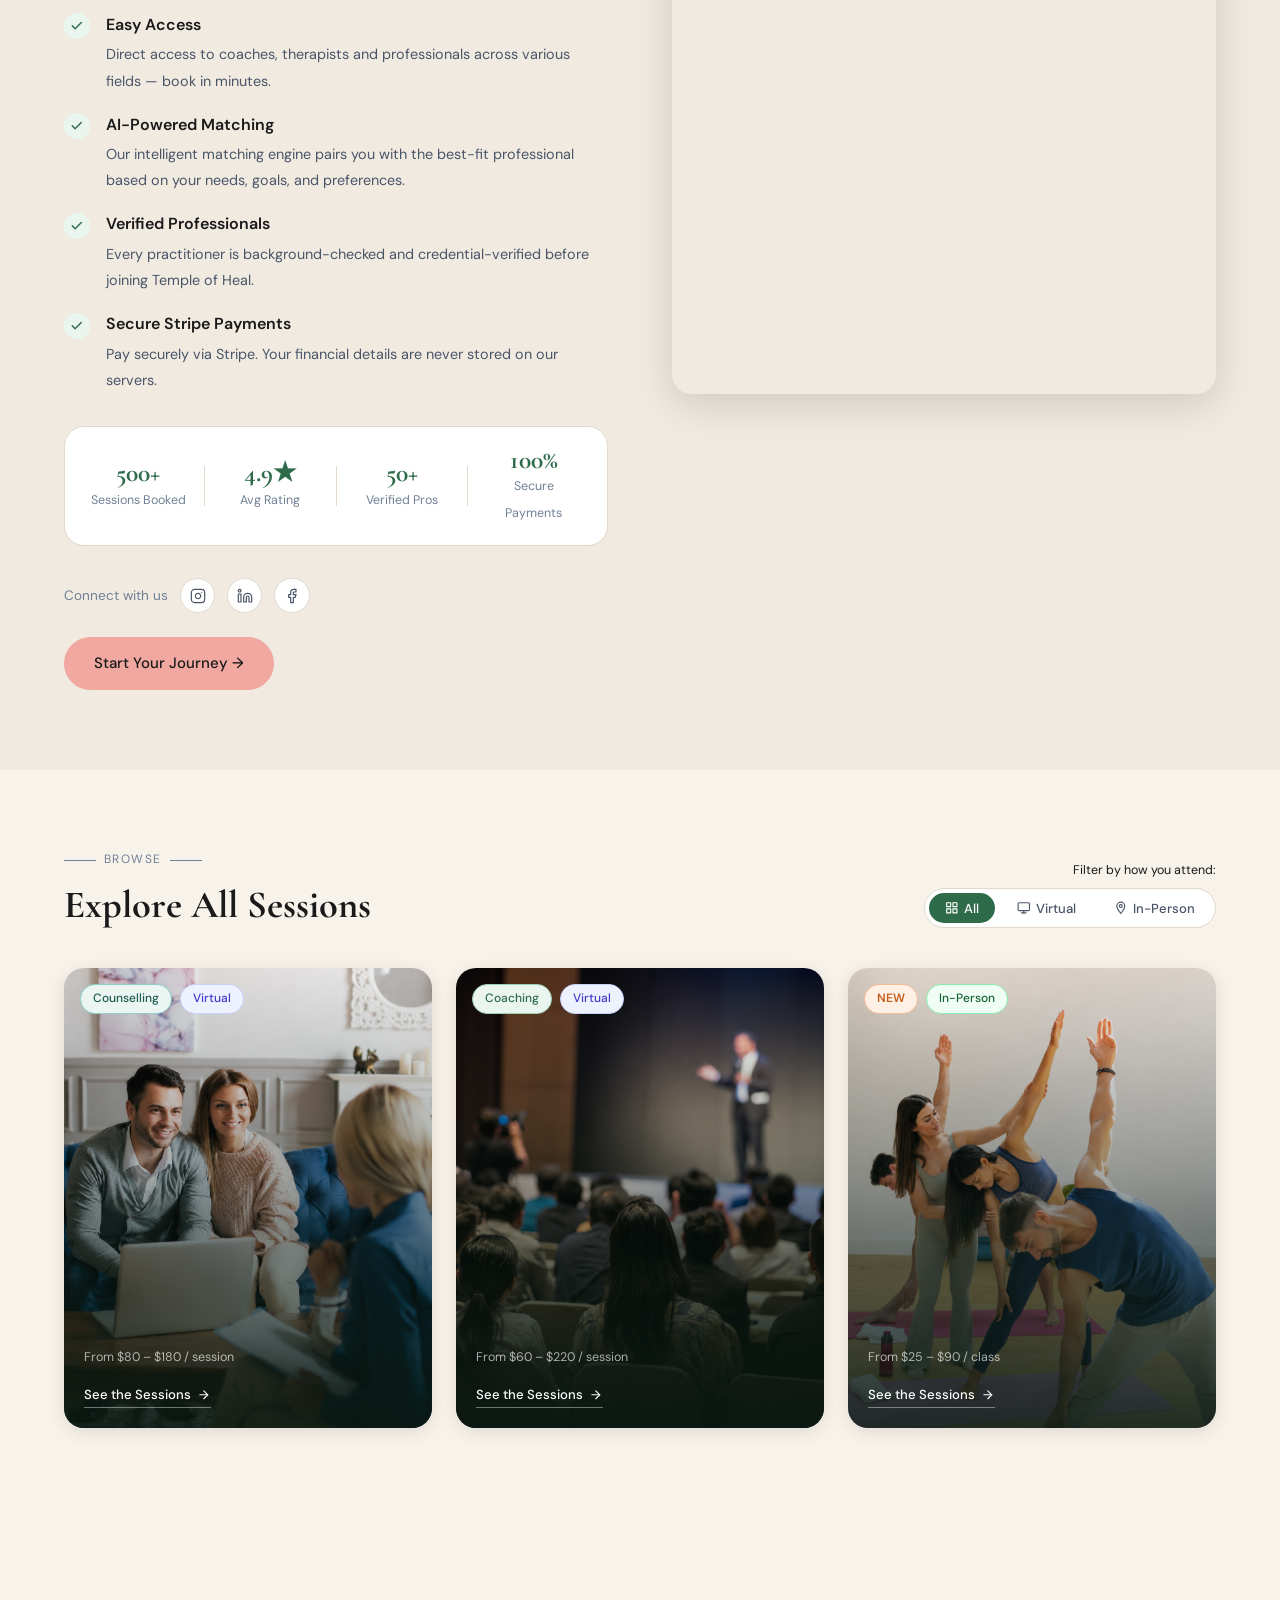
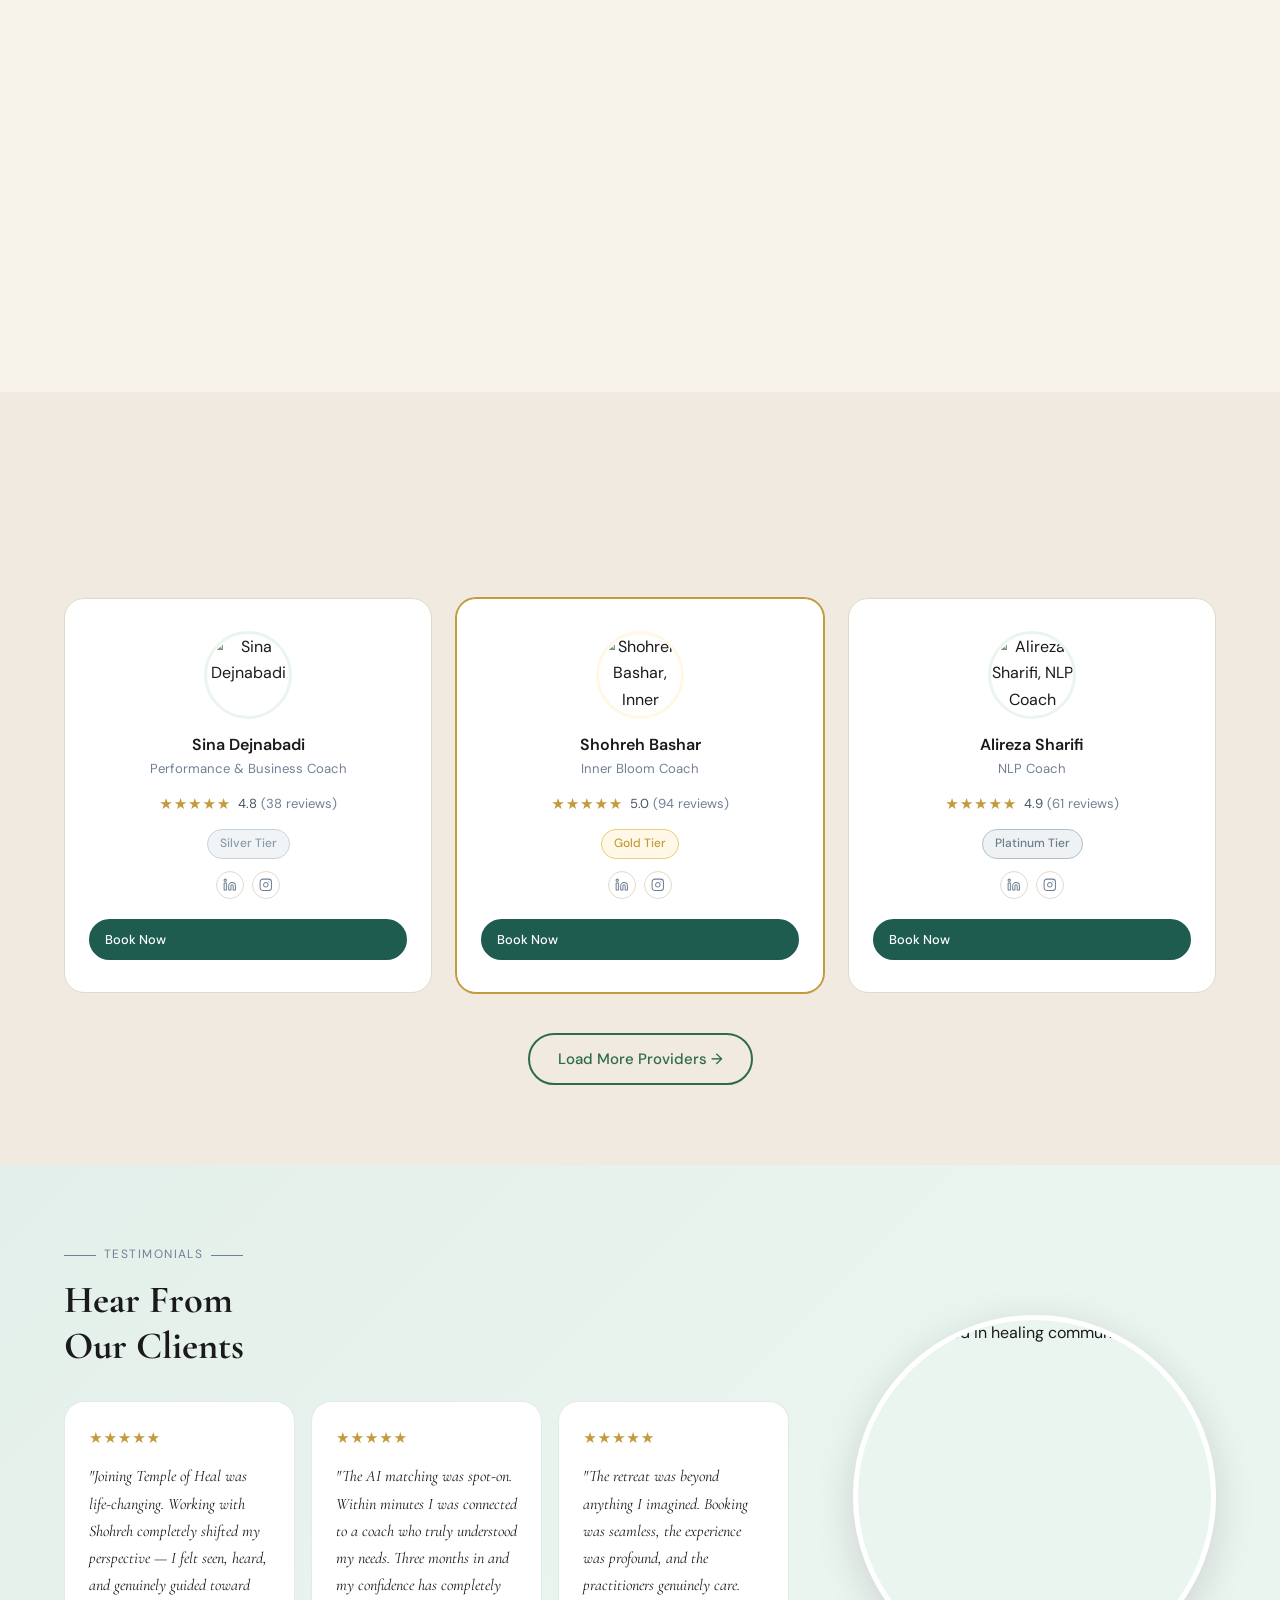
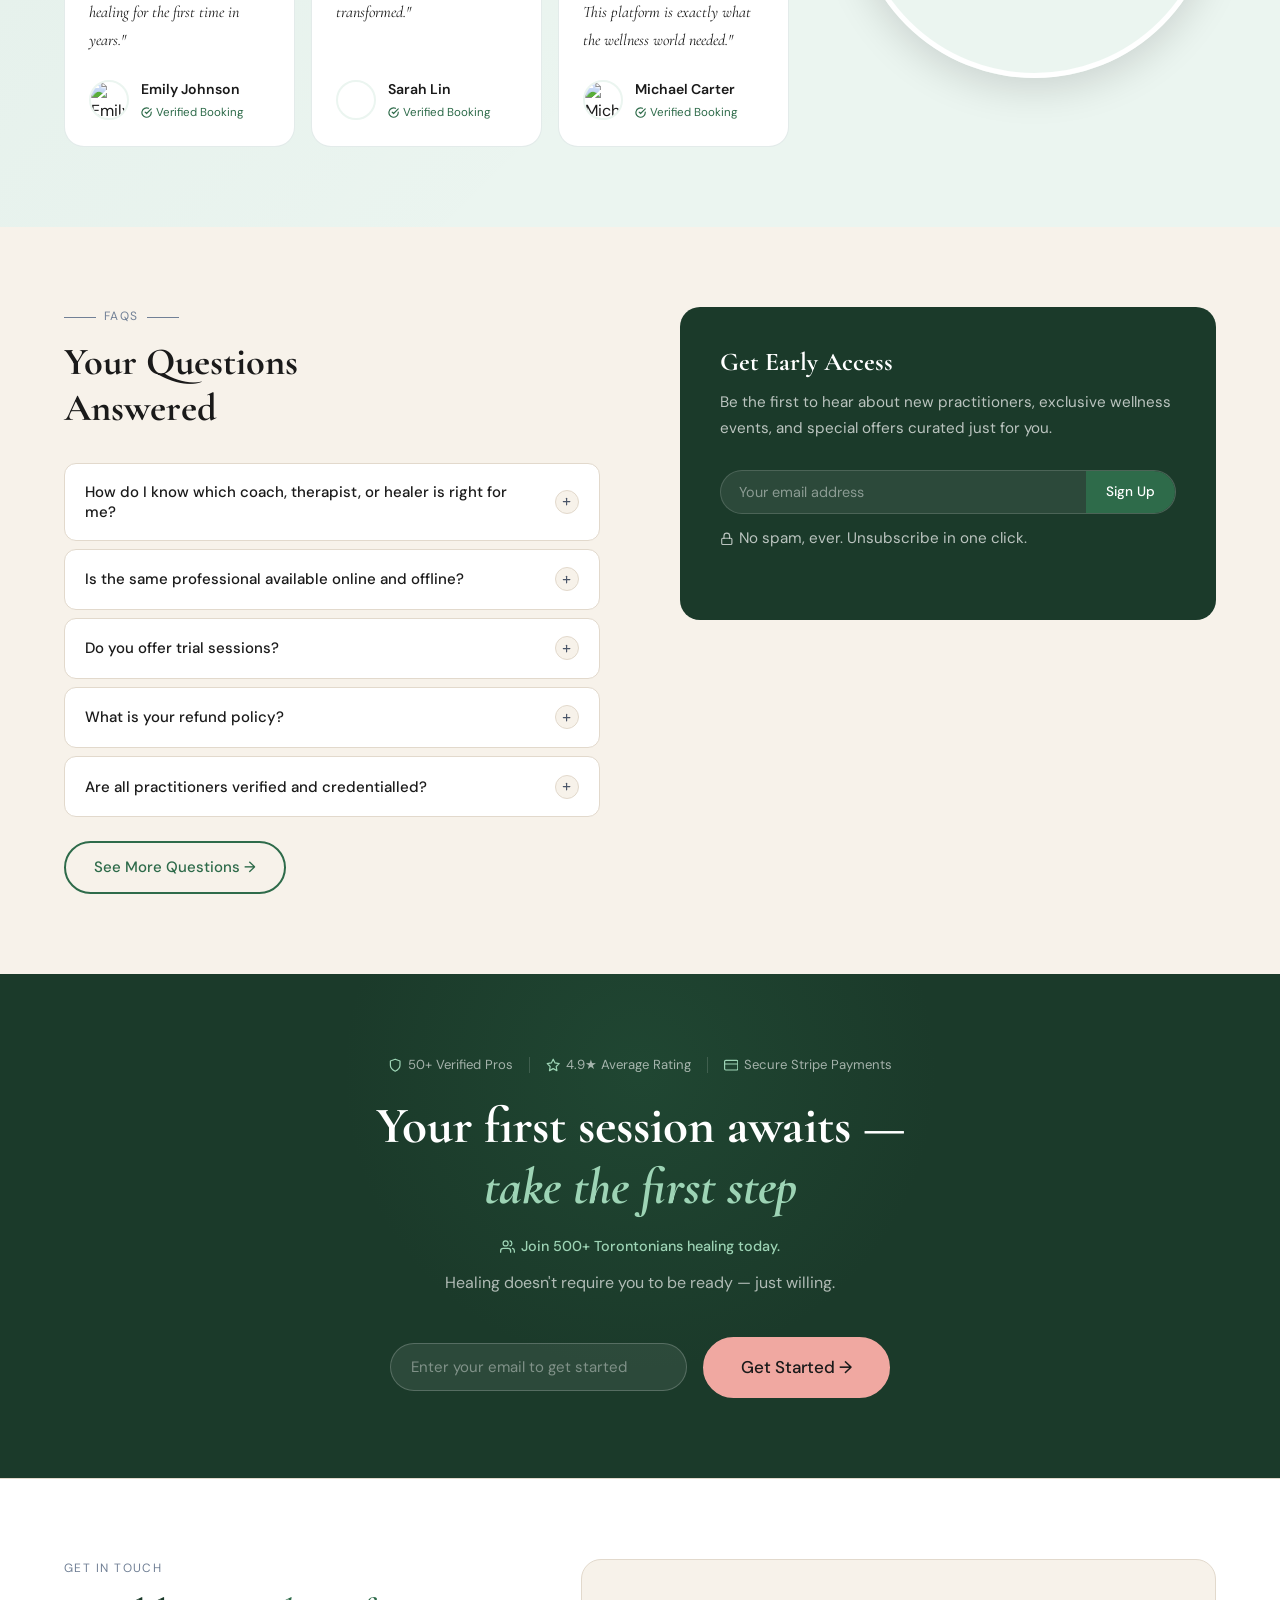
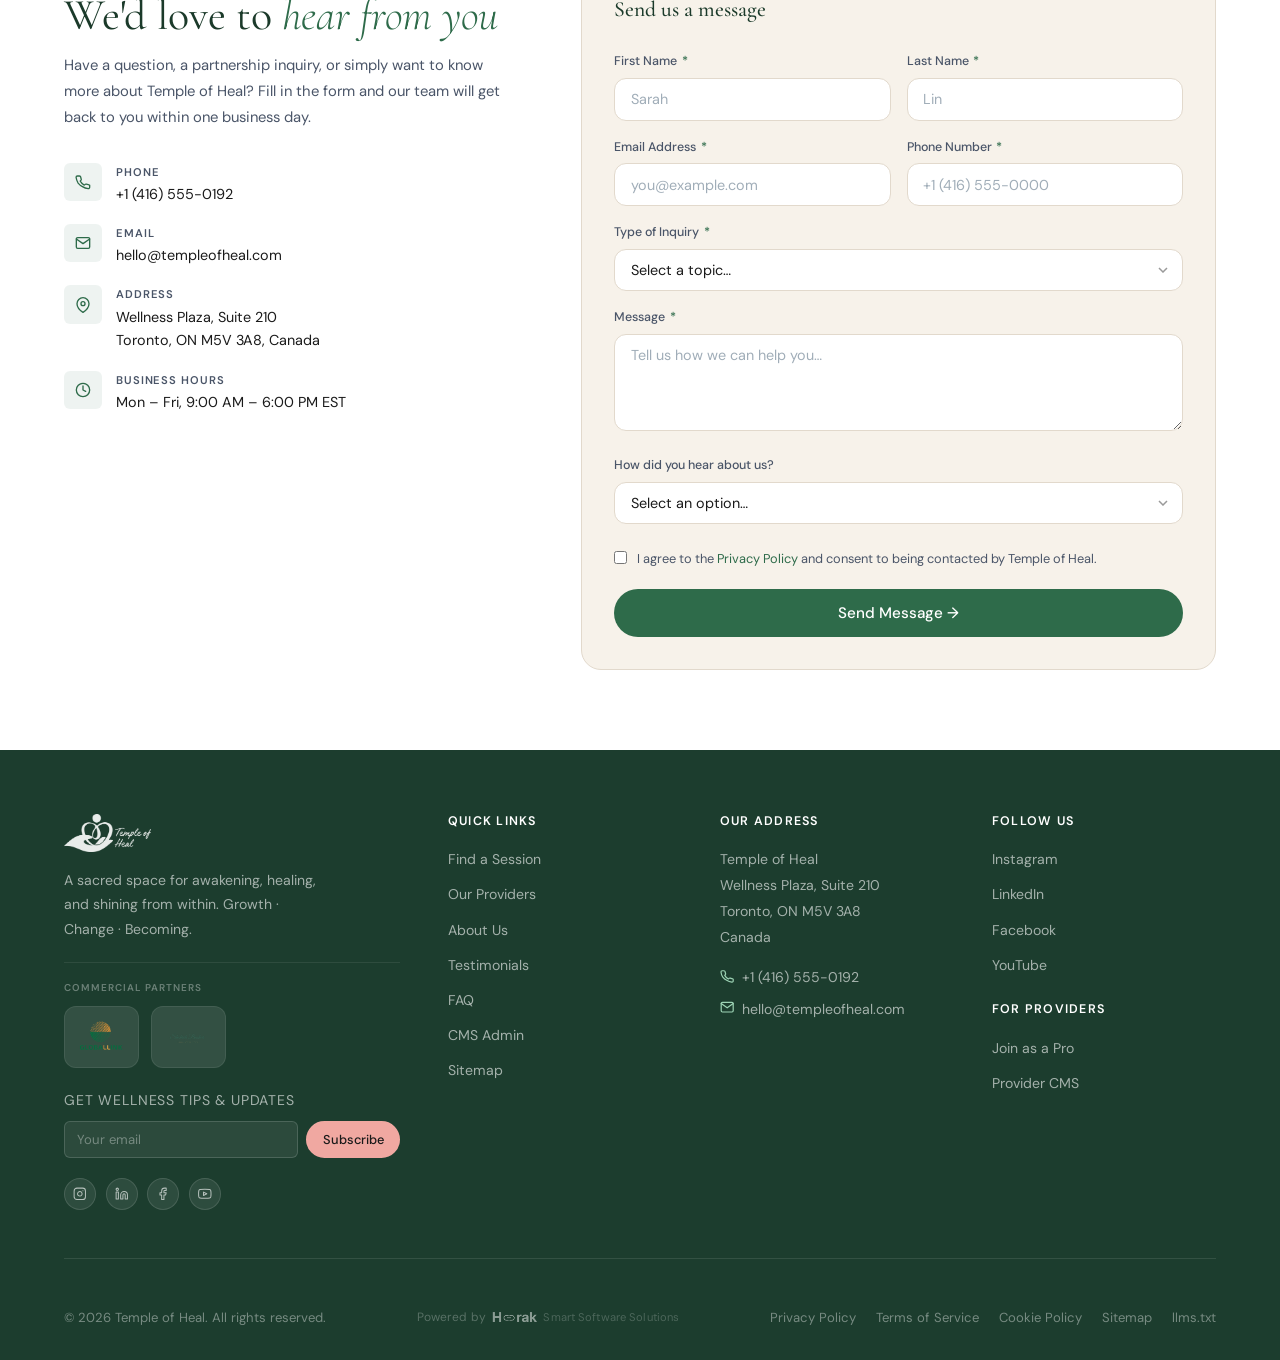
==== commit 14be897b: "Move commercial partners into footer brand column, logos +30% size - Partners now appear inside foot" ====
--- a/index.html
+++ b/index.html
@@ -1265,6 +1265,20 @@
           <img src="assets/logo.png" alt="Temple of Heal" class="footer-logo-img">
         </a>
         <p>A sacred space for awakening, healing, and shining from within. Growth · Change · Becoming.</p>
+
+        <!-- Commercial Partners (moved here, after About Us text) -->
+        <div class="footer-partners">
+          <span class="partners-label">Commercial Partners</span>
+          <div class="partners-logos">
+            <a href="https://globallink.com" target="_blank" rel="noopener noreferrer" class="partner-logo-link" aria-label="GlobalLink">
+              <img src="assets/Add-a-subheading-47-150x150.png" alt="GlobalLink" class="partner-logo">
+            </a>
+            <a href="https://shohrehbashar.com" target="_blank" rel="noopener noreferrer" class="partner-logo-link" aria-label="Shohreh Bashar – Inner Bloom Coach">
+              <img src="assets/Add-a-subheading-46-150x150.png" alt="Shohreh Bashar – Inner Bloom Coach" class="partner-logo">
+            </a>
+          </div>
+        </div>
+
         <div class="footer-newsletter" aria-label="Newsletter signup">
           <p class="footer-newsletter-label">Get wellness tips &amp; updates</p>
           <div class="footer-newsletter-row">
@@ -1339,19 +1353,6 @@
             <li><a href="admin/">Provider CMS</a></li>
           </ul>
         </div>
-      </div>
-    </div>
-
-    <!-- Commercial Partners -->
-    <div class="footer-partners">
-      <span class="partners-label">Commercial Partners</span>
-      <div class="partners-logos">
-        <a href="https://globallink.com" target="_blank" rel="noopener noreferrer" class="partner-logo-link" aria-label="GlobalLink">
-          <img src="assets/Add-a-subheading-47-150x150.png" alt="GlobalLink" class="partner-logo">
-        </a>
-        <a href="https://shohrehbashar.com" target="_blank" rel="noopener noreferrer" class="partner-logo-link" aria-label="Shohreh Bashar – Inner Bloom Coach">
-          <img src="assets/Add-a-subheading-46-150x150.png" alt="Shohreh Bashar – Inner Bloom Coach" class="partner-logo">
-        </a>
       </div>
     </div>
 
--- a/css/styles.css
+++ b/css/styles.css
@@ -1710,26 +1710,23 @@
 .footer-contact-item svg { width: .9rem; height: .9rem; flex-shrink: 0; margin-top: .15rem; color: #9DD4B5; }
 .footer-partners {
   display: flex;
-  align-items: center;
-  gap: 2rem;
-  padding: 1.5rem 0;
+  flex-direction: column;
+  gap: .6rem;
+  padding: 1.1rem 0 1.25rem;
   border-top: 1px solid rgba(255,255,255,.08);
-  margin-bottom: 1.5rem;
-  flex-wrap: wrap;
+  margin-top: .75rem;
 }
 .partners-label {
-  font-size: .68rem;
+  font-size: .62rem;
   text-transform: uppercase;
   letter-spacing: .1em;
   color: rgba(255,255,255,.35);
   font-weight: 600;
-  white-space: nowrap;
-  flex-shrink: 0;
 }
 .partners-logos {
   display: flex;
   align-items: center;
-  gap: 1.25rem;
+  gap: .75rem;
   flex-wrap: wrap;
 }
 .partner-logo-link {
@@ -1737,13 +1734,13 @@
   align-items: center;
   background: rgba(255,255,255,.1);
   border-radius: var(--radius);
-  padding: .5rem 1.1rem;
+  padding: .5rem .9rem;
   transition: background .2s;
   border: 1px solid rgba(255,255,255,.08);
 }
 .partner-logo-link:hover { background: rgba(255,255,255,.18); }
 .partner-logo {
-  height: 34px;
+  height: 44px;   /* 34px × 1.3 = +30% */
   width: auto;
   display: block;
 }
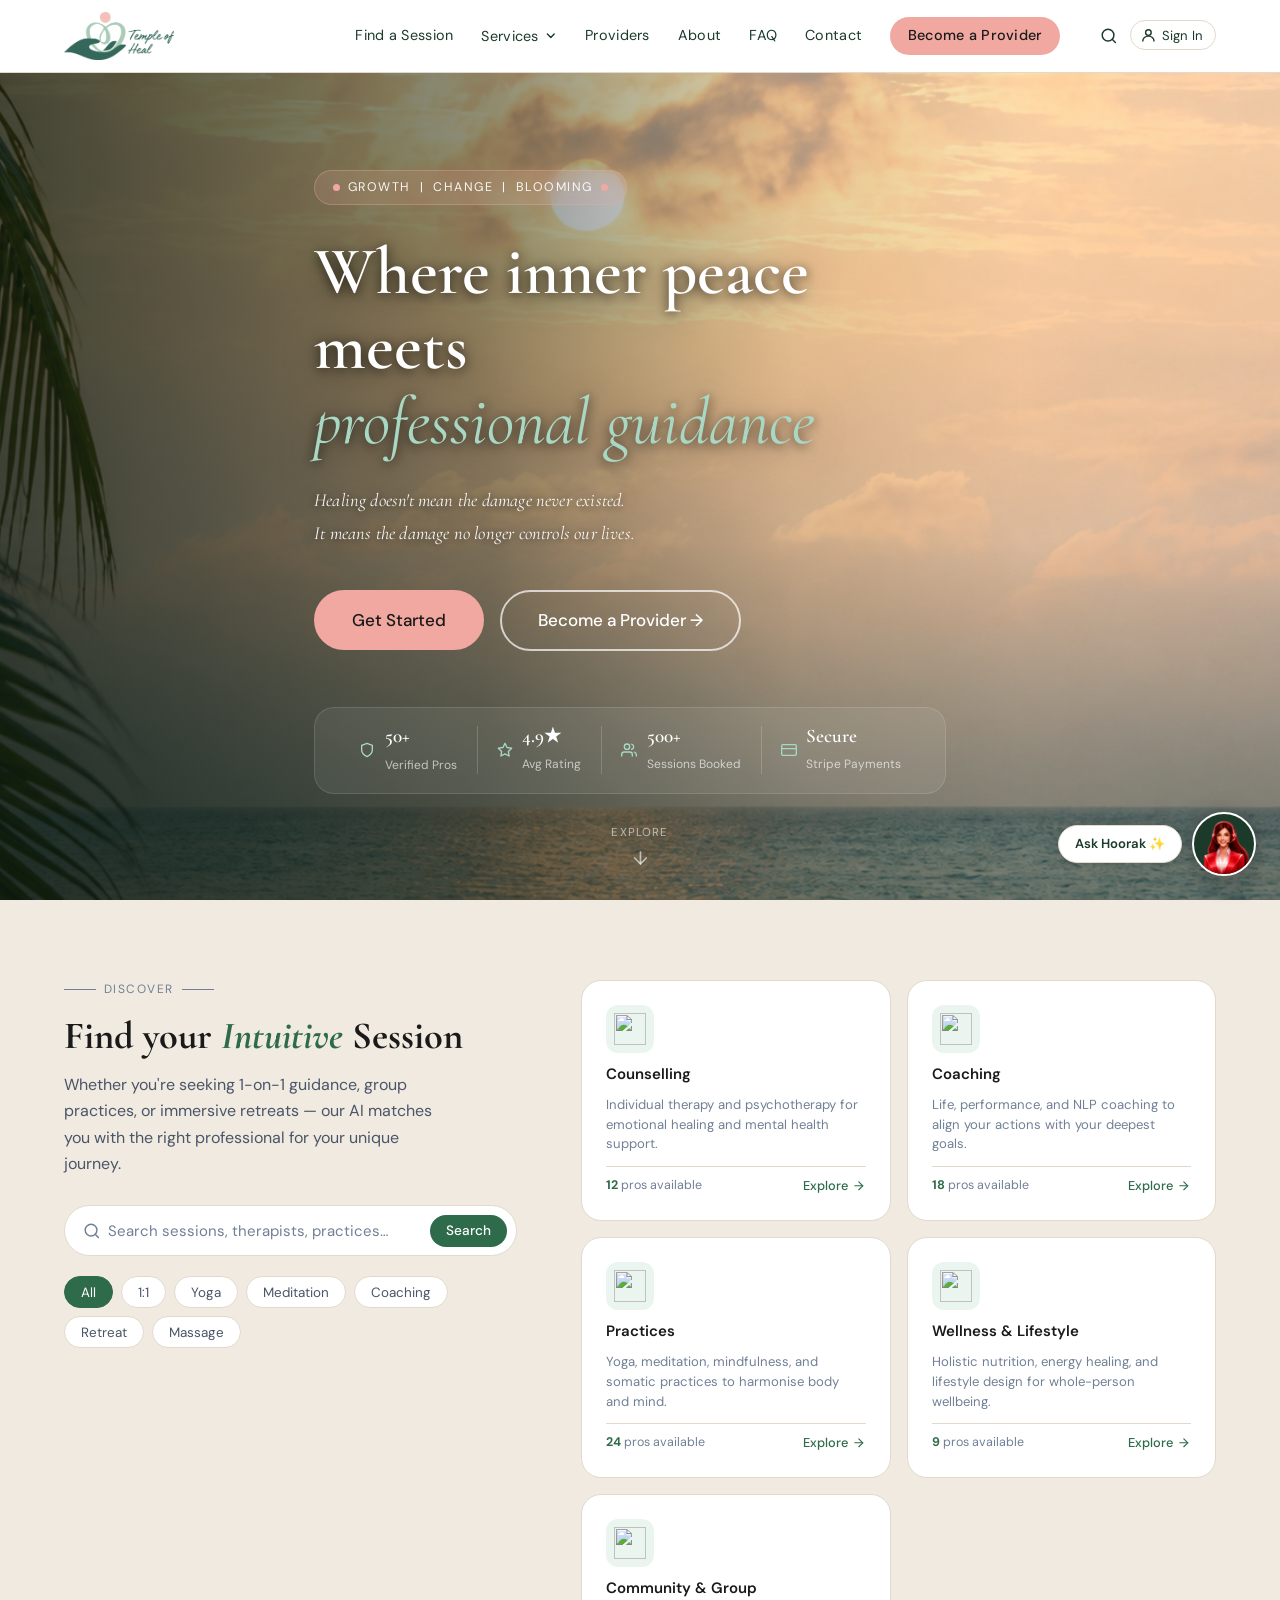
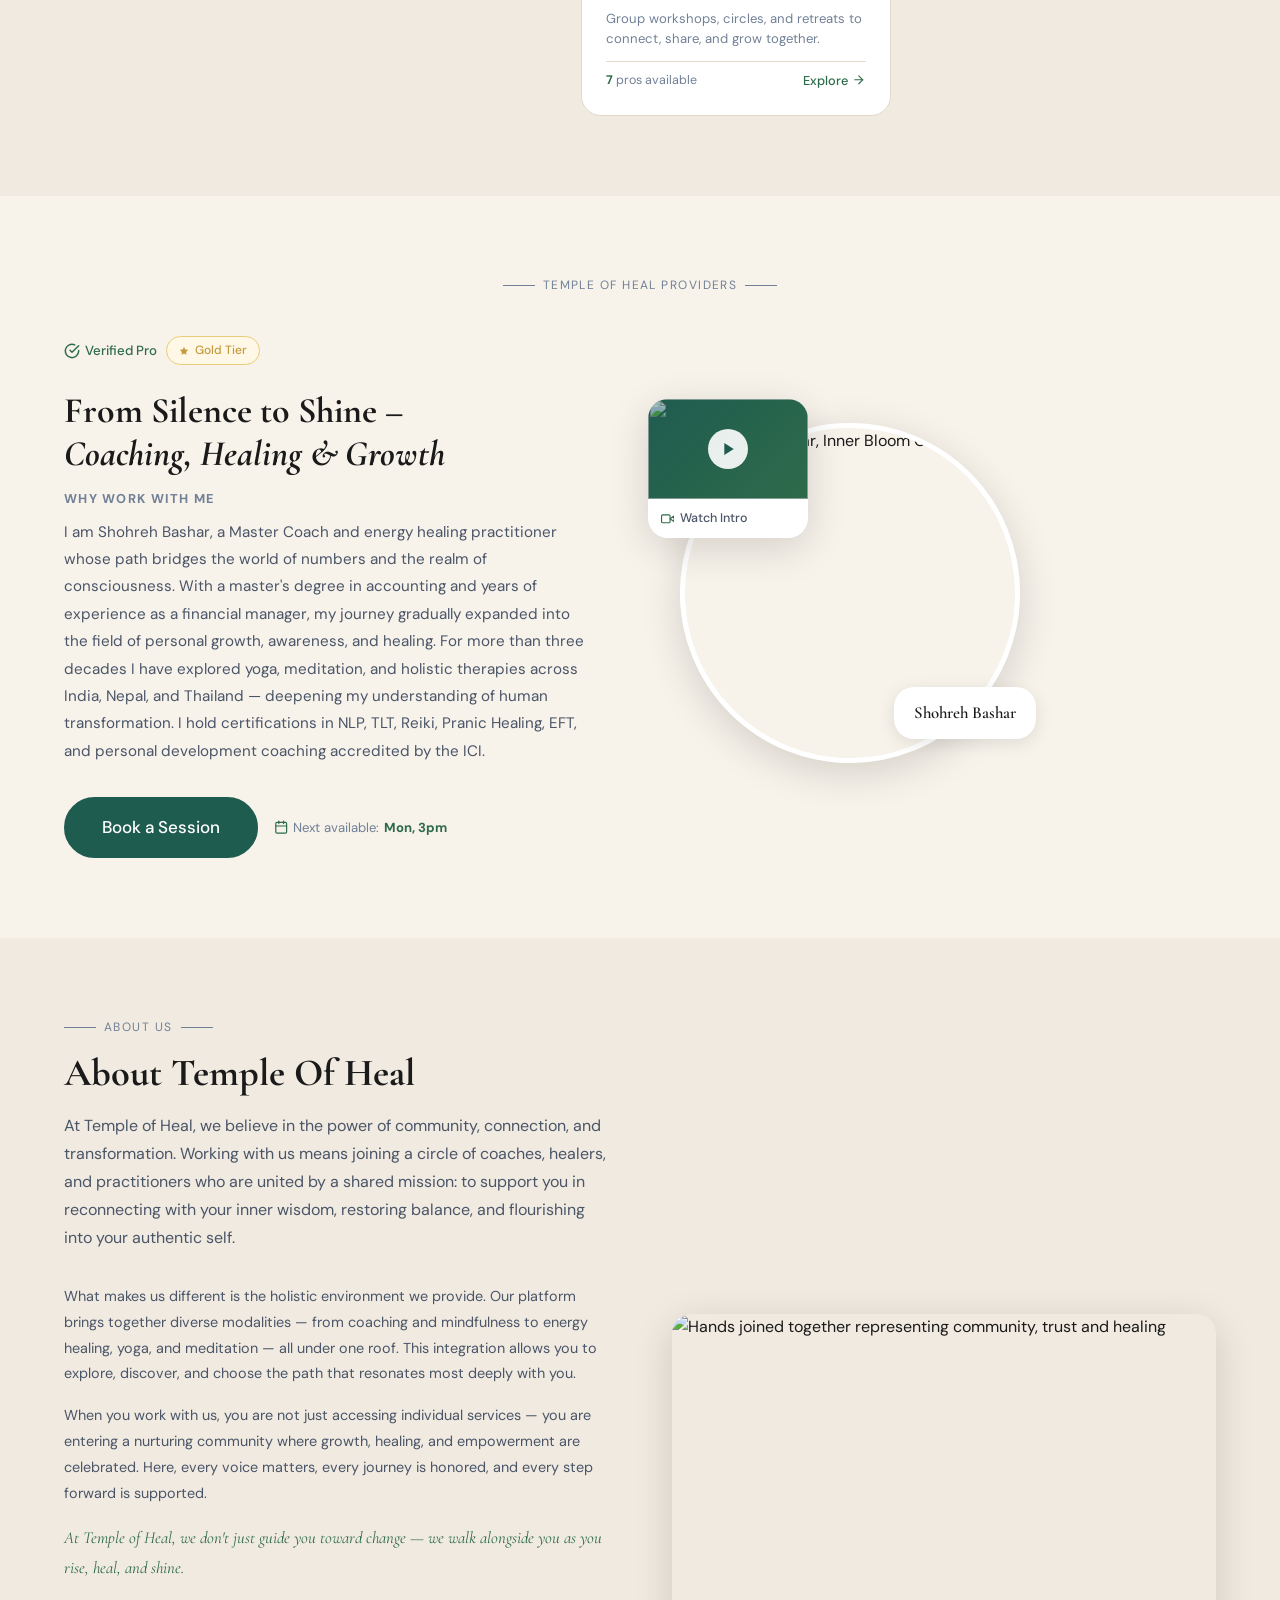
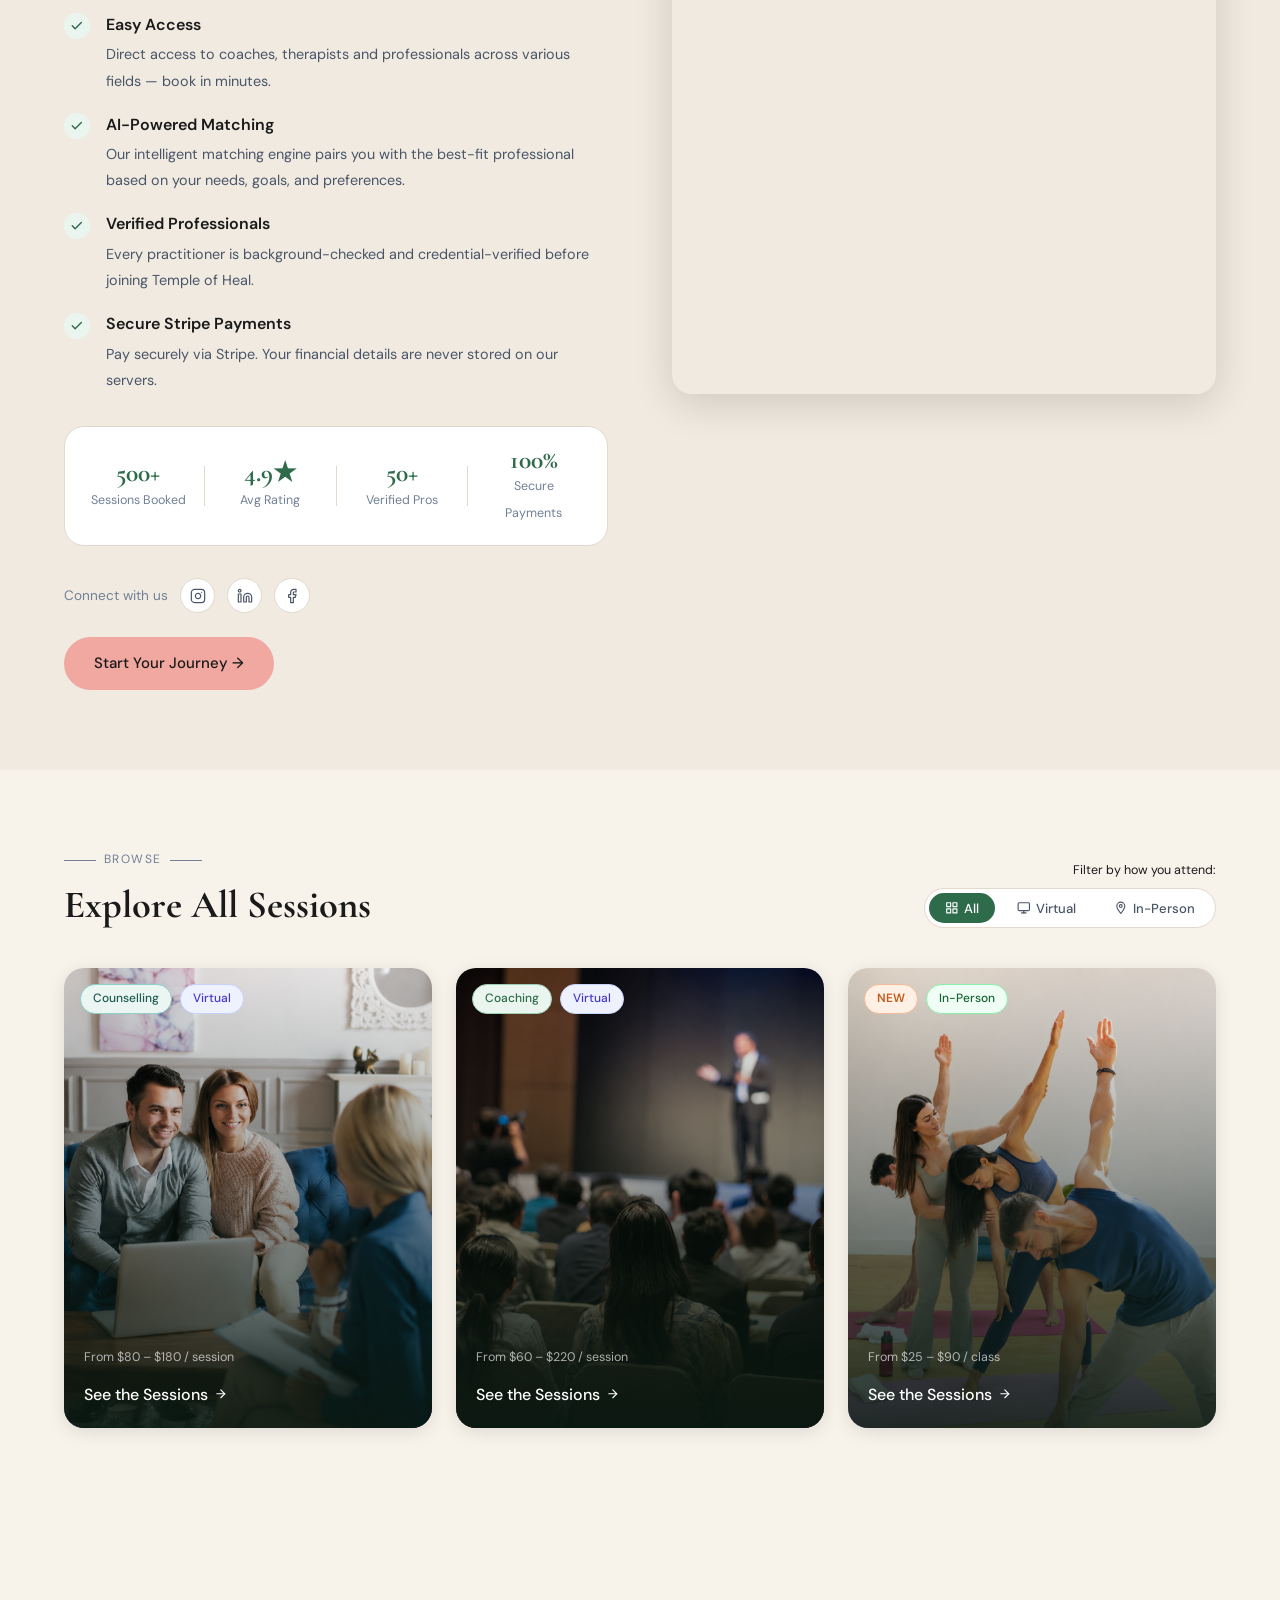
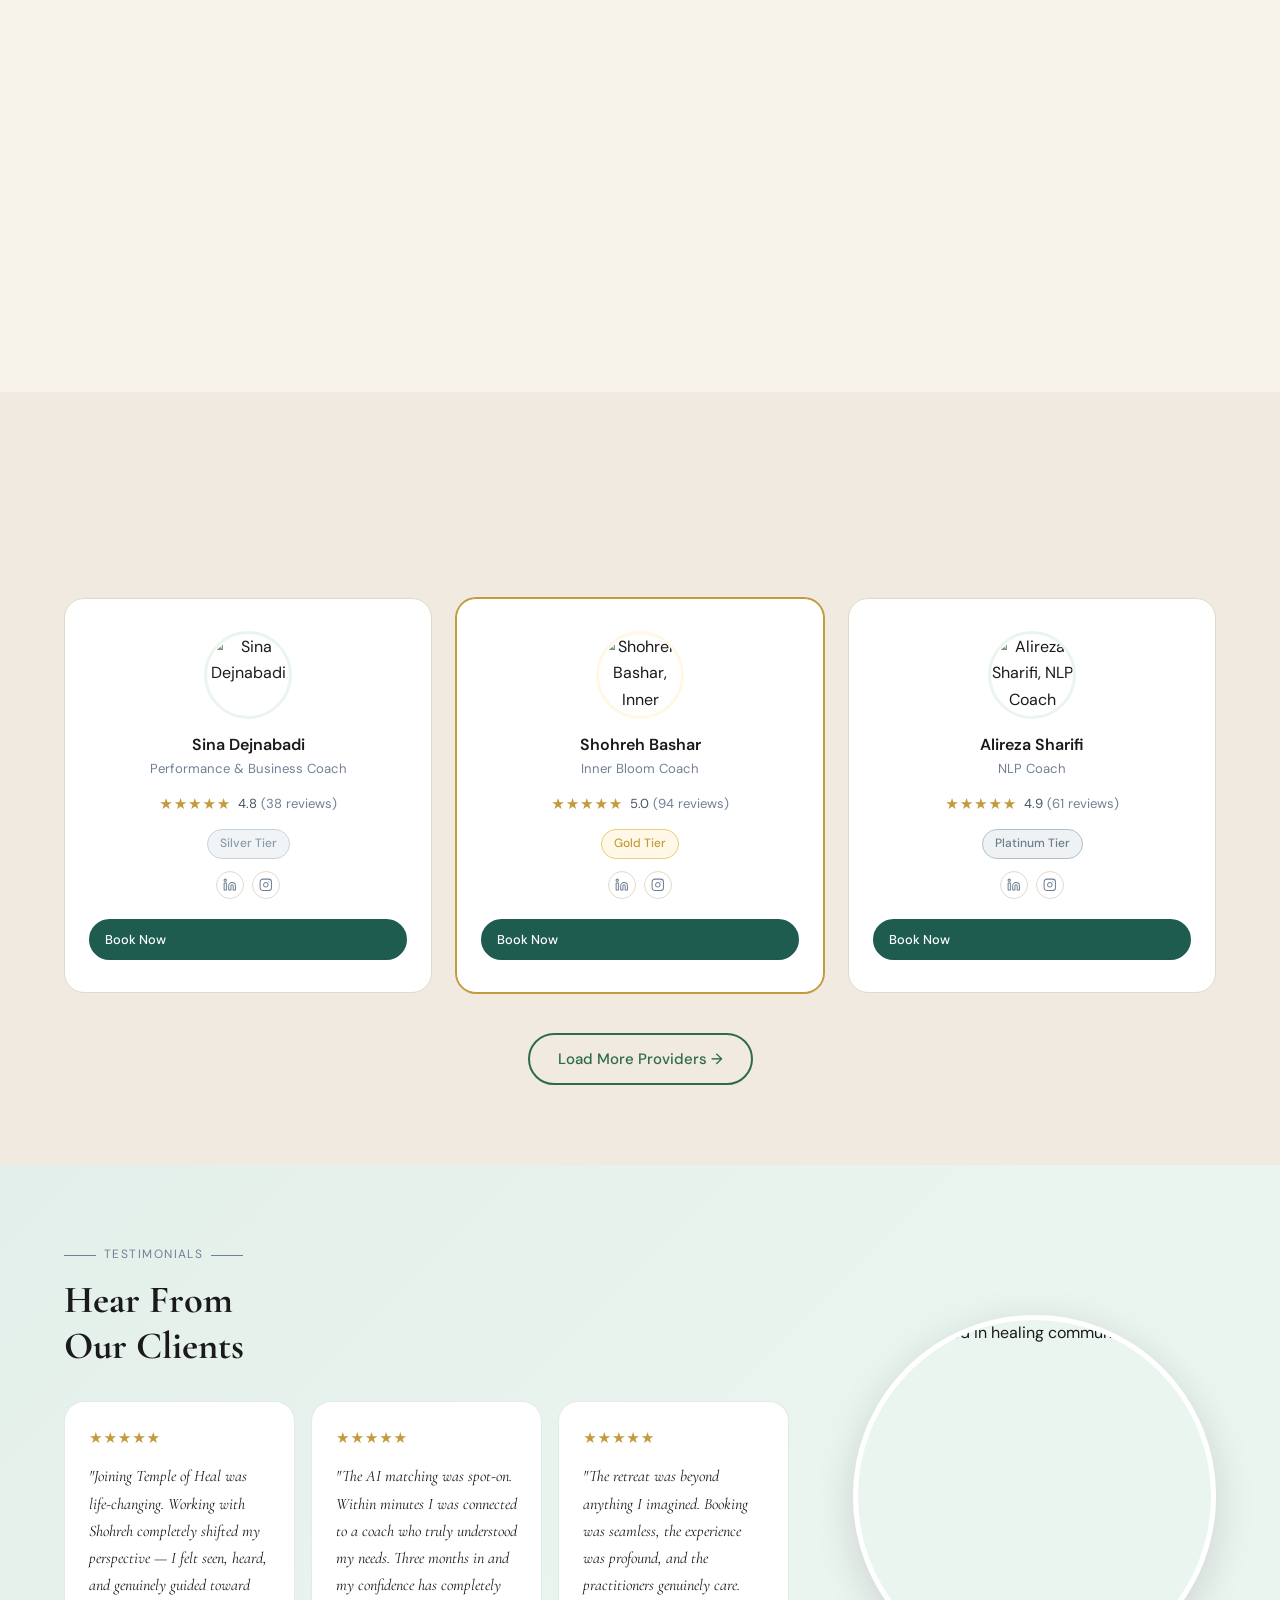
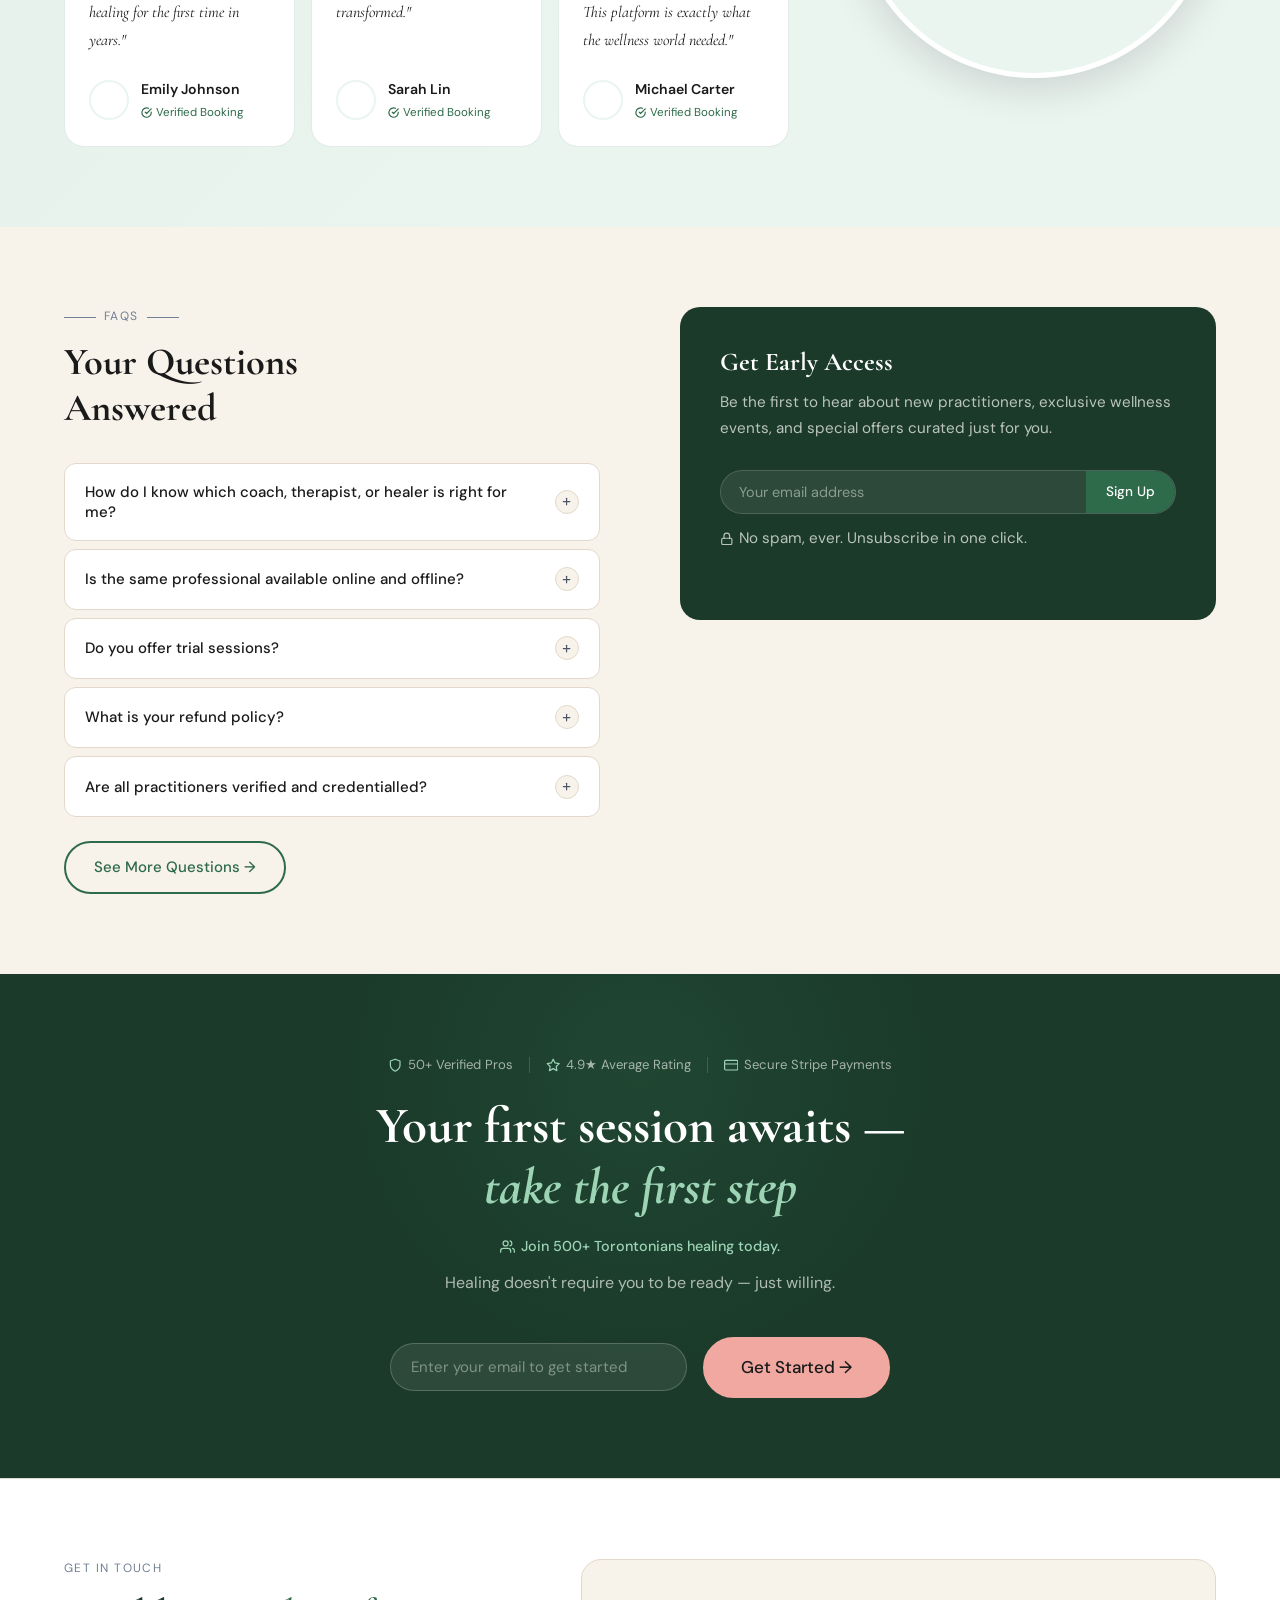
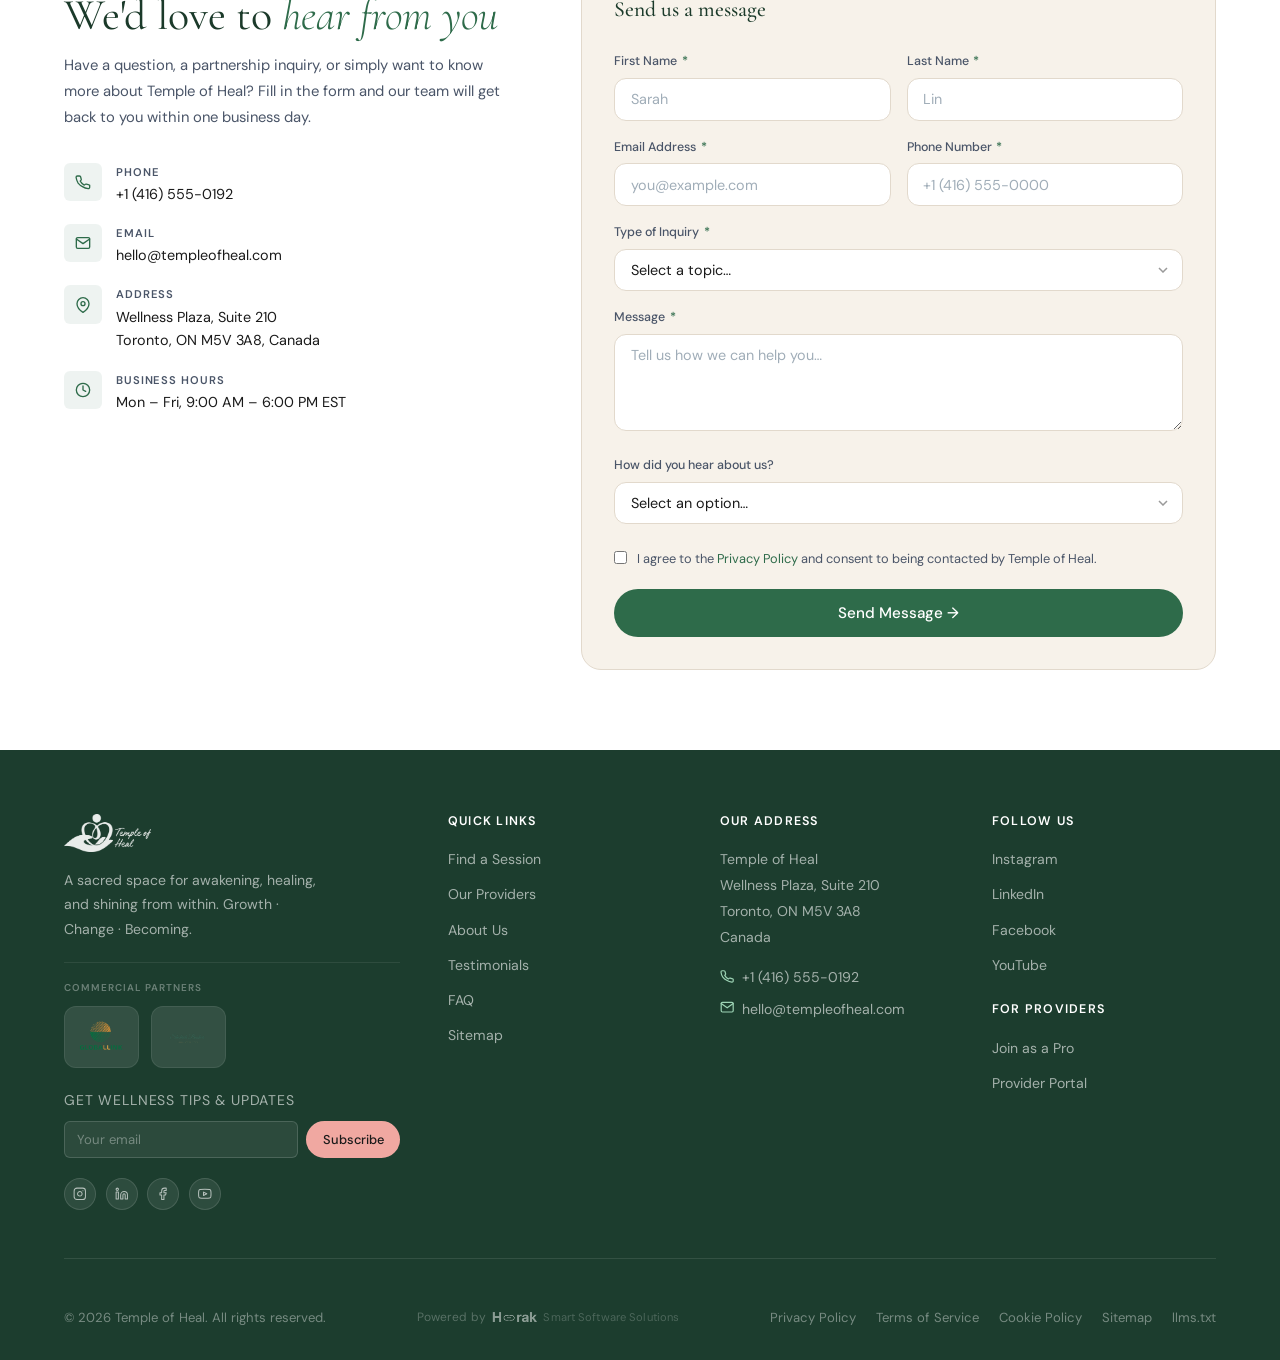
==== commit ec6f0f56: "Fix session CTAs, add global header search, remove Provider CMS 1. See the Sessions — now uses direc" ====
--- a/index.html
+++ b/index.html
@@ -679,10 +679,10 @@
           <h3>Psychotherapy &amp; Counselling</h3>
           <p class="session-desc">One-on-one sessions with licensed therapists to support your emotional and mental wellbeing.</p>
           <p class="session-price">From $80 – $180 / session</p>
-          <a href="#" class="session-cta">
+          <button type="button" class="session-cta" style="background:none;border:none;cursor:pointer;font-family:inherit;font-size:inherit;padding:0;text-align:left">
             See the Sessions
             <svg viewBox="0 0 24 24" fill="none" stroke="currentColor" stroke-width="2" stroke-linecap="round" stroke-linejoin="round" aria-hidden="true"><path d="M5 12h14"/><path d="m12 5 7 7-7 7"/></svg>
-          </a>
+          </button>
         </div>
       </article>
 
@@ -698,10 +698,10 @@
           <h3>Coaching</h3>
           <p class="session-desc">Life, NLP & performance coaching to break through limits and create meaningful change.</p>
           <p class="session-price">From $60 – $220 / session</p>
-          <a href="#" class="session-cta">
+          <button type="button" class="session-cta" style="background:none;border:none;cursor:pointer;font-family:inherit;font-size:inherit;padding:0;text-align:left">
             See the Sessions
             <svg viewBox="0 0 24 24" fill="none" stroke="currentColor" stroke-width="2" stroke-linecap="round" stroke-linejoin="round" aria-hidden="true"><path d="M5 12h14"/><path d="m12 5 7 7-7 7"/></svg>
-          </a>
+          </button>
         </div>
       </article>
 
@@ -717,10 +717,10 @@
           <h3>Yoga</h3>
           <p class="session-desc">Studio classes for all levels — from restorative yin to dynamic vinyasa flows.</p>
           <p class="session-price">From $25 – $90 / class</p>
-          <a href="#" class="session-cta">
+          <button type="button" class="session-cta" style="background:none;border:none;cursor:pointer;font-family:inherit;font-size:inherit;padding:0;text-align:left">
             See the Sessions
             <svg viewBox="0 0 24 24" fill="none" stroke="currentColor" stroke-width="2" stroke-linecap="round" stroke-linejoin="round" aria-hidden="true"><path d="M5 12h14"/><path d="m12 5 7 7-7 7"/></svg>
-          </a>
+          </button>
         </div>
       </article>
 
@@ -736,10 +736,10 @@
           <h3>Meditation &amp; Mindfulness</h3>
           <p class="session-desc">Guided practices to quiet the mind, reduce stress, and build lasting inner awareness.</p>
           <p class="session-price">From $30 – $100 / session</p>
-          <a href="#" class="session-cta">
+          <button type="button" class="session-cta" style="background:none;border:none;cursor:pointer;font-family:inherit;font-size:inherit;padding:0;text-align:left">
             See the Sessions
             <svg viewBox="0 0 24 24" fill="none" stroke="currentColor" stroke-width="2" stroke-linecap="round" stroke-linejoin="round" aria-hidden="true"><path d="M5 12h14"/><path d="m12 5 7 7-7 7"/></svg>
-          </a>
+          </button>
         </div>
       </article>
 
@@ -755,10 +755,10 @@
           <h3>Massage Therapy</h3>
           <p class="session-desc">Therapeutic bodywork to release tension, restore balance, and renew your energy.</p>
           <p class="session-price">From $70 – $180 / session</p>
-          <a href="#" class="session-cta">
+          <button type="button" class="session-cta" style="background:none;border:none;cursor:pointer;font-family:inherit;font-size:inherit;padding:0;text-align:left">
             See the Sessions
             <svg viewBox="0 0 24 24" fill="none" stroke="currentColor" stroke-width="2" stroke-linecap="round" stroke-linejoin="round" aria-hidden="true"><path d="M5 12h14"/><path d="m12 5 7 7-7 7"/></svg>
-          </a>
+          </button>
         </div>
       </article>
 
@@ -774,10 +774,10 @@
           <h3>Retreat</h3>
           <p class="session-desc">Immersive multi-day healing retreats blending multiple modalities in a sacred group space.</p>
           <p class="session-price">From $350 – $1,200 / retreat</p>
-          <a href="#" class="session-cta">
+          <button type="button" class="session-cta" style="background:none;border:none;cursor:pointer;font-family:inherit;font-size:inherit;padding:0;text-align:left">
             See the Sessions
             <svg viewBox="0 0 24 24" fill="none" stroke="currentColor" stroke-width="2" stroke-linecap="round" stroke-linejoin="round" aria-hidden="true"><path d="M5 12h14"/><path d="m12 5 7 7-7 7"/></svg>
-          </a>
+          </button>
         </div>
       </article>
 
@@ -1311,7 +1311,6 @@
           <li><a href="#why-us">About Us</a></li>
           <li><a href="#testimonials">Testimonials</a></li>
           <li><a href="#faq">FAQ</a></li>
-          <li><a href="admin/">CMS Admin</a></li>
           <li><a href="sitemap.xml">Sitemap</a></li>
         </ul>
       </div>
@@ -1349,8 +1348,8 @@
         <div style="margin-top:1.5rem">
           <h4>For Providers</h4>
           <ul>
-            <li><a href="#become-provider">Join as a Pro</a></li>
-            <li><a href="admin/">Provider CMS</a></li>
+            <li><a href="become-a-provider.html">Join as a Pro</a></li>
+            <li><a href="provider-portal.html">Provider Portal</a></li>
           </ul>
         </div>
       </div>
@@ -1722,12 +1721,9 @@
 
   /* Click on card or CTA → open session detail */
   document.getElementById('sessions-grid')?.addEventListener('click', e => {
-    const cta  = e.target.closest('.session-cta');
-    const card = e.target.closest('.session-card');
-    if (!cta && !card) return;
-    const c = cta ? cta.closest('.session-card') : card;
-    const id = c?.dataset.session;
-    if (id) { e.preventDefault(); openSession(id); }
+    const card = e.target.closest('.session-card[data-session]');
+    if (!card) return;
+    openSession(card.dataset.session);
   });
 
   /* Category cards → filter + scroll */
--- a/css/styles.css
+++ b/css/styles.css
@@ -171,6 +171,80 @@
 /* Stars */
 .stars { color: var(--gold); letter-spacing: .05em; font-size: .95rem; }
 
+/* ── GLOBAL SEARCH OVERLAY ──────────────────────────────────── */
+.gs-overlay {
+  position: fixed; inset: 0; z-index: 1500;
+  background: rgba(10,20,15,.55); backdrop-filter: blur(6px);
+  opacity: 0; pointer-events: none; transition: opacity .2s;
+}
+.gs-overlay.open { opacity: 1; pointer-events: auto; }
+.gs-panel {
+  position: absolute; top: 73px; left: 0; right: 0;
+  background: var(--white); border-bottom: 1px solid var(--border);
+  box-shadow: 0 20px 60px rgba(0,0,0,.18);
+  transform: translateY(-8px); transition: transform .2s cubic-bezier(.22,1,.36,1);
+}
+.gs-overlay.open .gs-panel { transform: translateY(0); }
+.gs-panel-inner { max-width: 780px; margin: 0 auto; padding: 1.5rem 1.5rem 2rem; }
+.gs-input-row {
+  display: flex; align-items: center; gap: .75rem;
+  border: 2px solid var(--primary); border-radius: var(--radius-pill);
+  padding: .6rem 1rem .6rem 1.25rem;
+  margin-bottom: 1.5rem; background: var(--white);
+}
+.gs-input-row svg { width: 1.1rem; height: 1.1rem; color: var(--primary); flex-shrink: 0; }
+.gs-input {
+  flex: 1; border: none; outline: none; font-size: 1rem;
+  font-family: var(--f-body); color: var(--text); background: none;
+}
+.gs-input::placeholder { color: #A0ADB8; }
+.gs-close-btn {
+  background: none; border: none; cursor: pointer; color: var(--text-mid);
+  padding: .25rem; border-radius: 50%; display: flex; align-items: center;
+  justify-content: center; transition: background .15s;
+}
+.gs-close-btn:hover { background: var(--cream); }
+.gs-close-btn svg { width: 1rem; height: 1rem; }
+.gs-section-title {
+  font-size: .68rem; text-transform: uppercase; letter-spacing: .1em;
+  font-weight: 600; color: var(--text-mid); margin-bottom: .75rem;
+}
+.gs-results { display: flex; flex-direction: column; gap: .25rem; }
+.gs-result {
+  display: flex; align-items: center; gap: .9rem;
+  padding: .65rem .85rem; border-radius: var(--radius);
+  cursor: pointer; text-decoration: none; color: inherit;
+  transition: background .12s;
+}
+.gs-result:hover { background: var(--cream); }
+.gs-result-icon {
+  width: 2.25rem; height: 2.25rem; border-radius: var(--radius-sm);
+  display: flex; align-items: center; justify-content: center; flex-shrink: 0;
+}
+.gs-result-icon.session  { background: rgba(46,107,74,.1);  }
+.gs-result-icon.provider { background: rgba(196,155,60,.12); }
+.gs-result-icon.page     { background: rgba(79,142,247,.1);  }
+.gs-result-icon svg { width: .95rem; height: .95rem; }
+.gs-result-icon.session  svg { color: var(--primary); }
+.gs-result-icon.provider svg { color: var(--gold); }
+.gs-result-icon.page     svg { color: #4F8EF7; }
+.gs-result-title { font-size: .875rem; font-weight: 500; color: var(--text); }
+.gs-result-sub   { font-size: .72rem; color: var(--text-mid); margin-top: .1rem; }
+.gs-result-tag {
+  margin-left: auto; font-size: .65rem; padding: .15rem .55rem;
+  border-radius: 20px; background: rgba(46,107,74,.08); color: var(--primary);
+  font-weight: 500; white-space: nowrap; flex-shrink: 0;
+}
+.gs-popular { display: flex; gap: .5rem; flex-wrap: wrap; }
+.gs-popular-chip {
+  padding: .35rem .85rem; border-radius: var(--radius-pill);
+  border: 1.5px solid var(--border); cursor: pointer;
+  font-size: .8rem; color: var(--text-mid); background: none;
+  font-family: var(--f-body); transition: all .15s;
+}
+.gs-popular-chip:hover { border-color: var(--primary); color: var(--primary); }
+.gs-no-results { font-size: .875rem; color: var(--text-mid); text-align: center; padding: 1.5rem 0; }
+
 /* ── HEADER / NAV ────────────────────────────────────────────── */
 .site-header {
   position: fixed;
